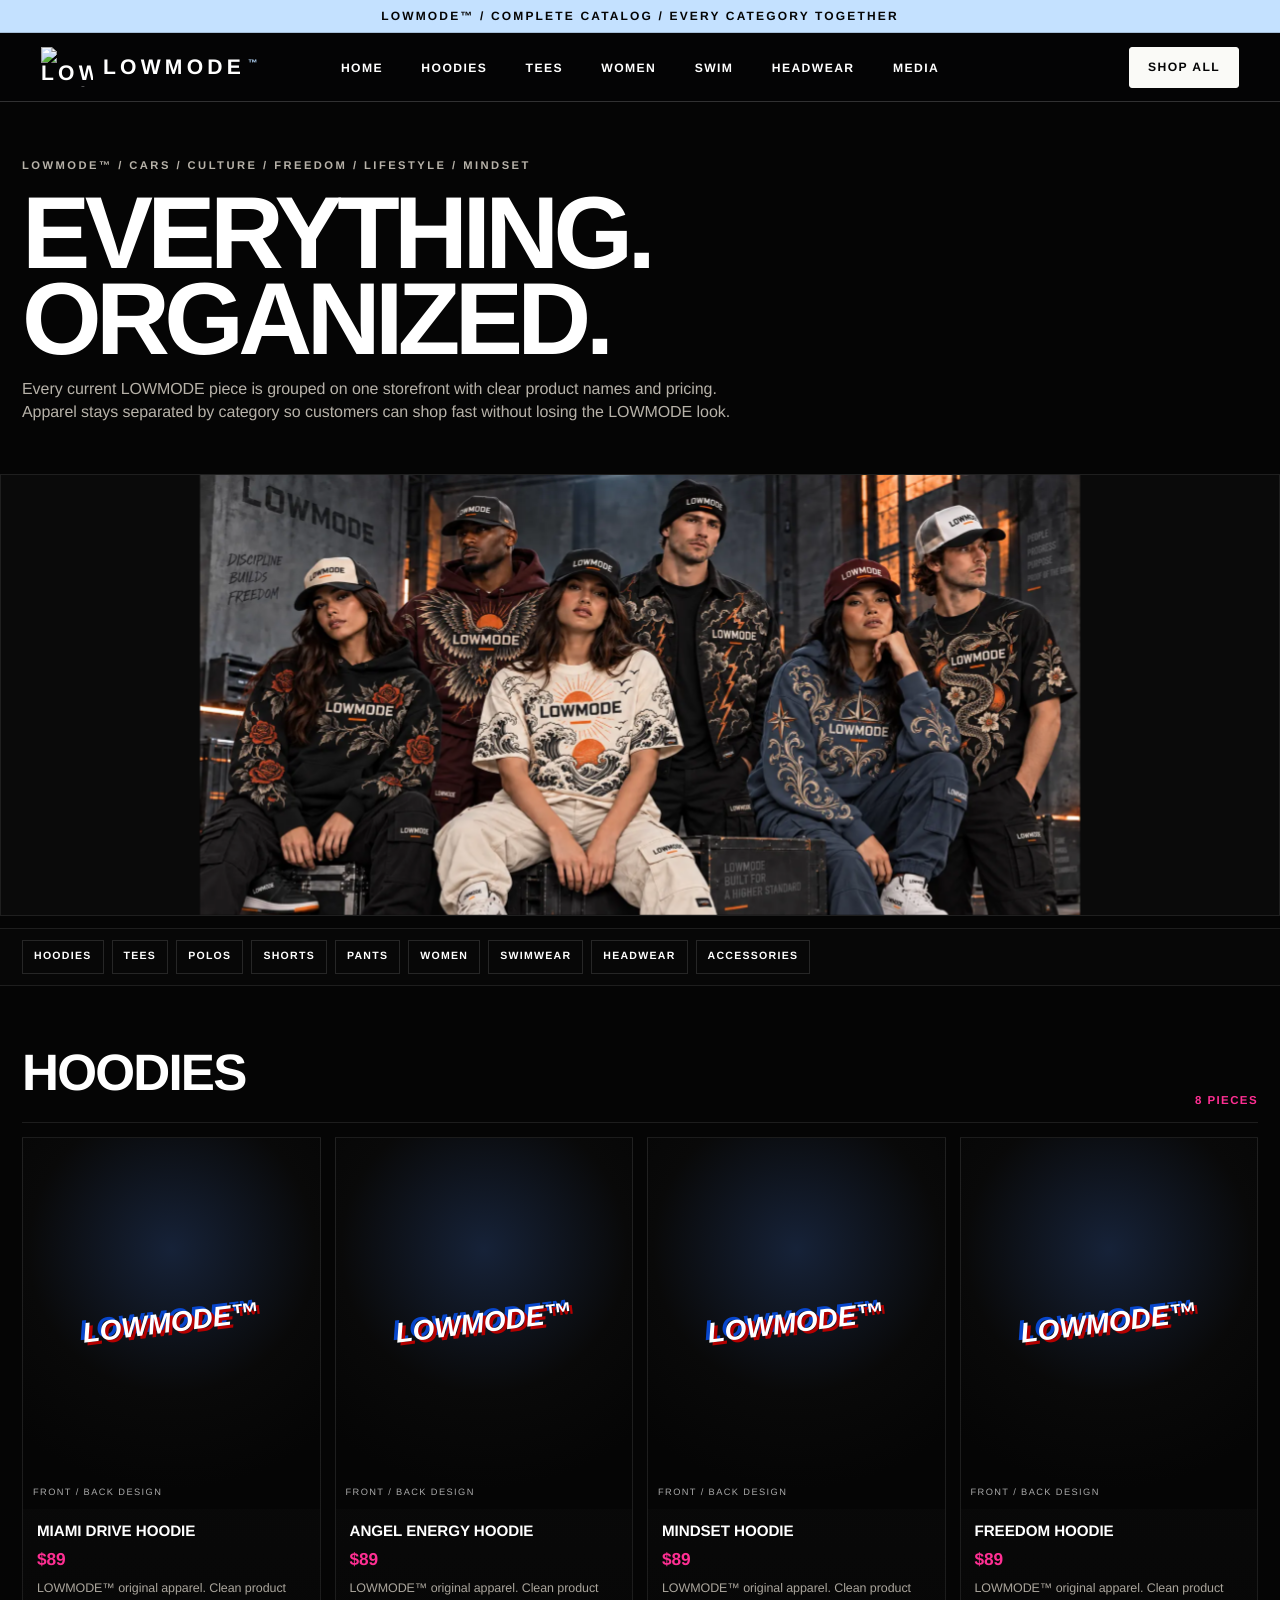
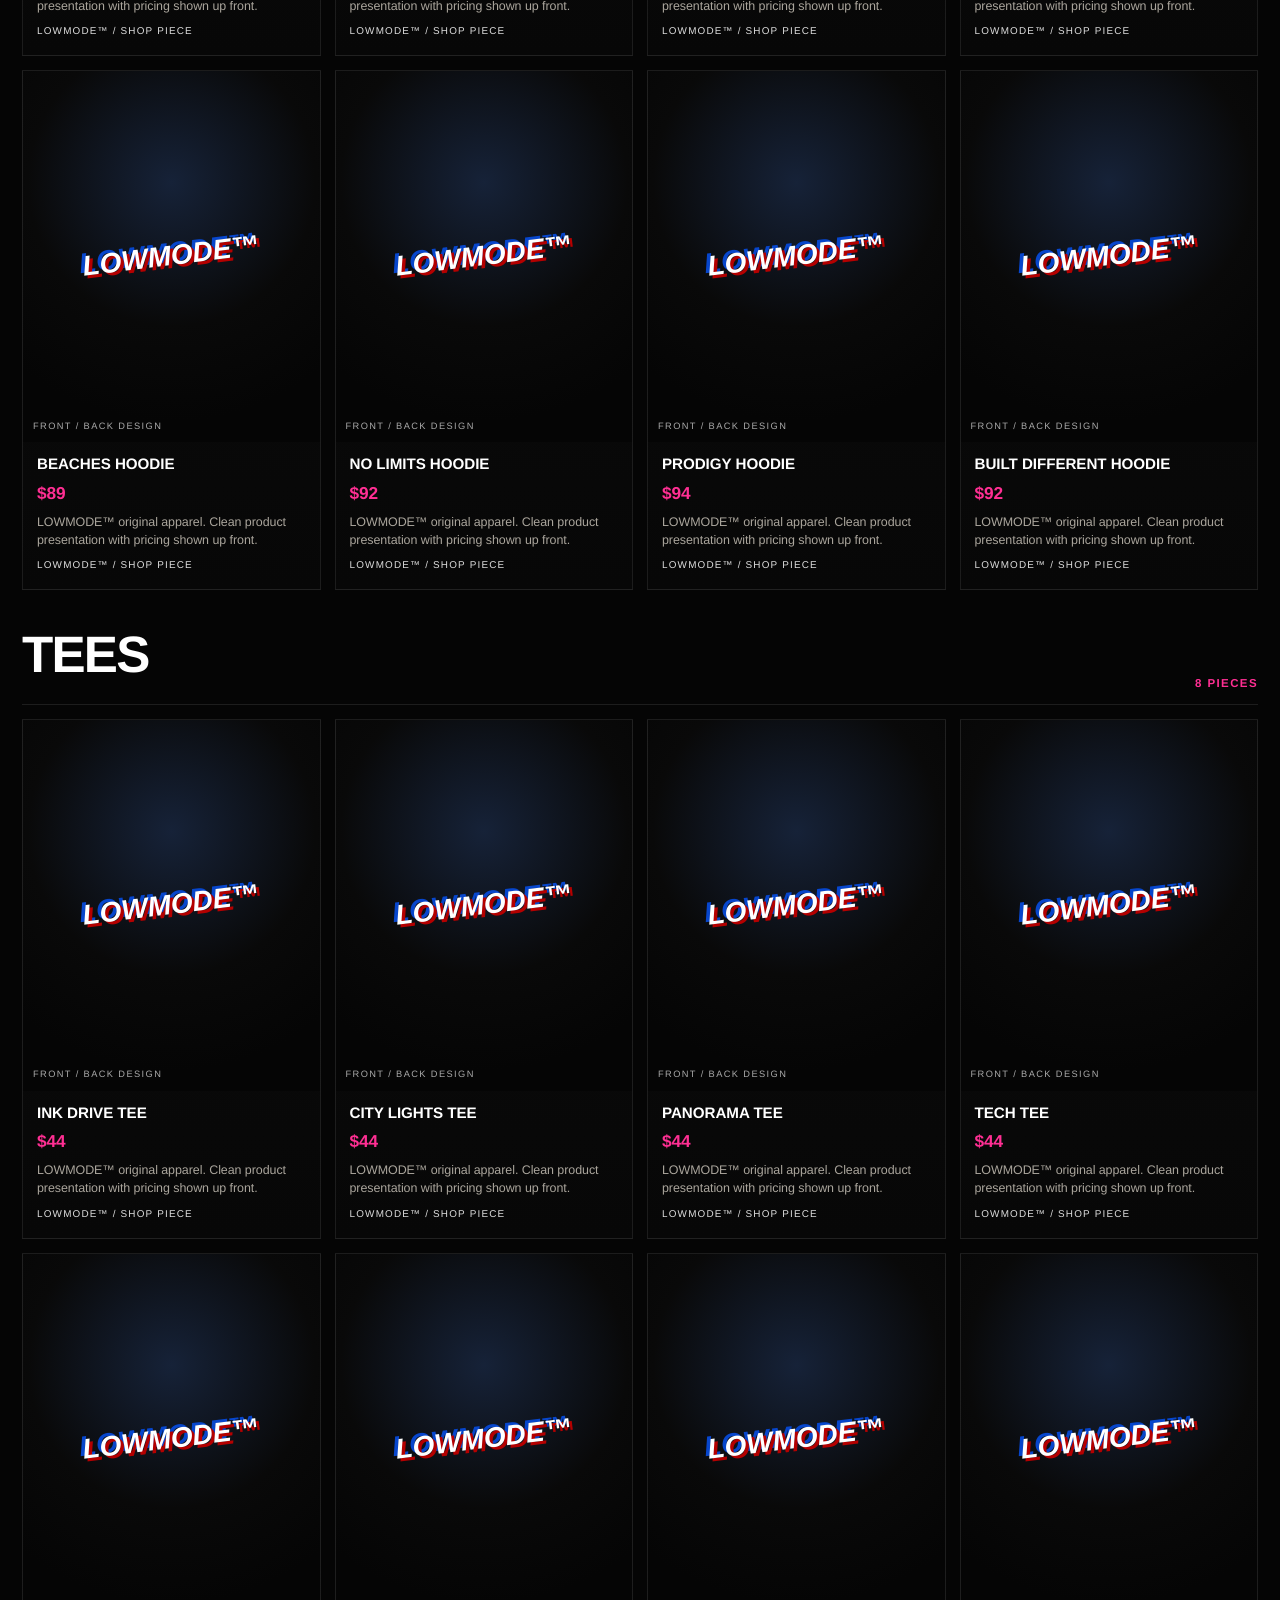
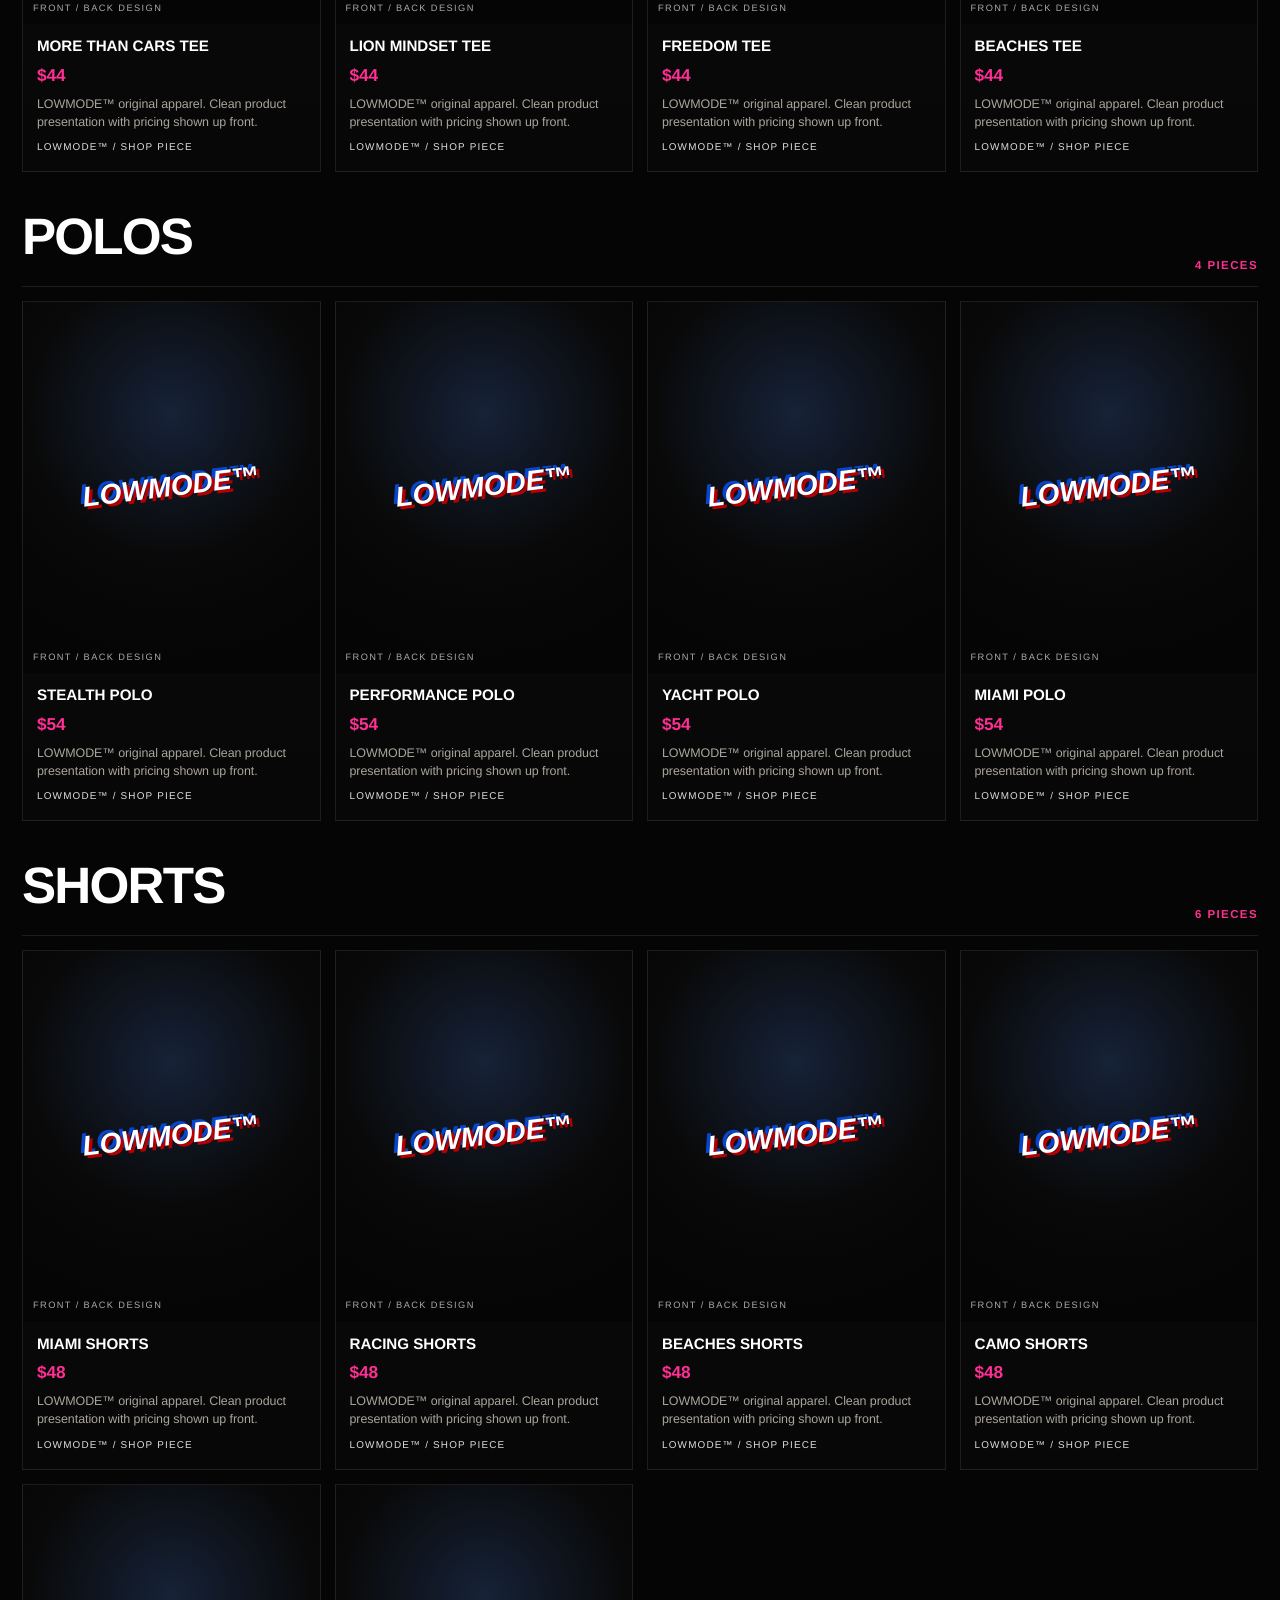
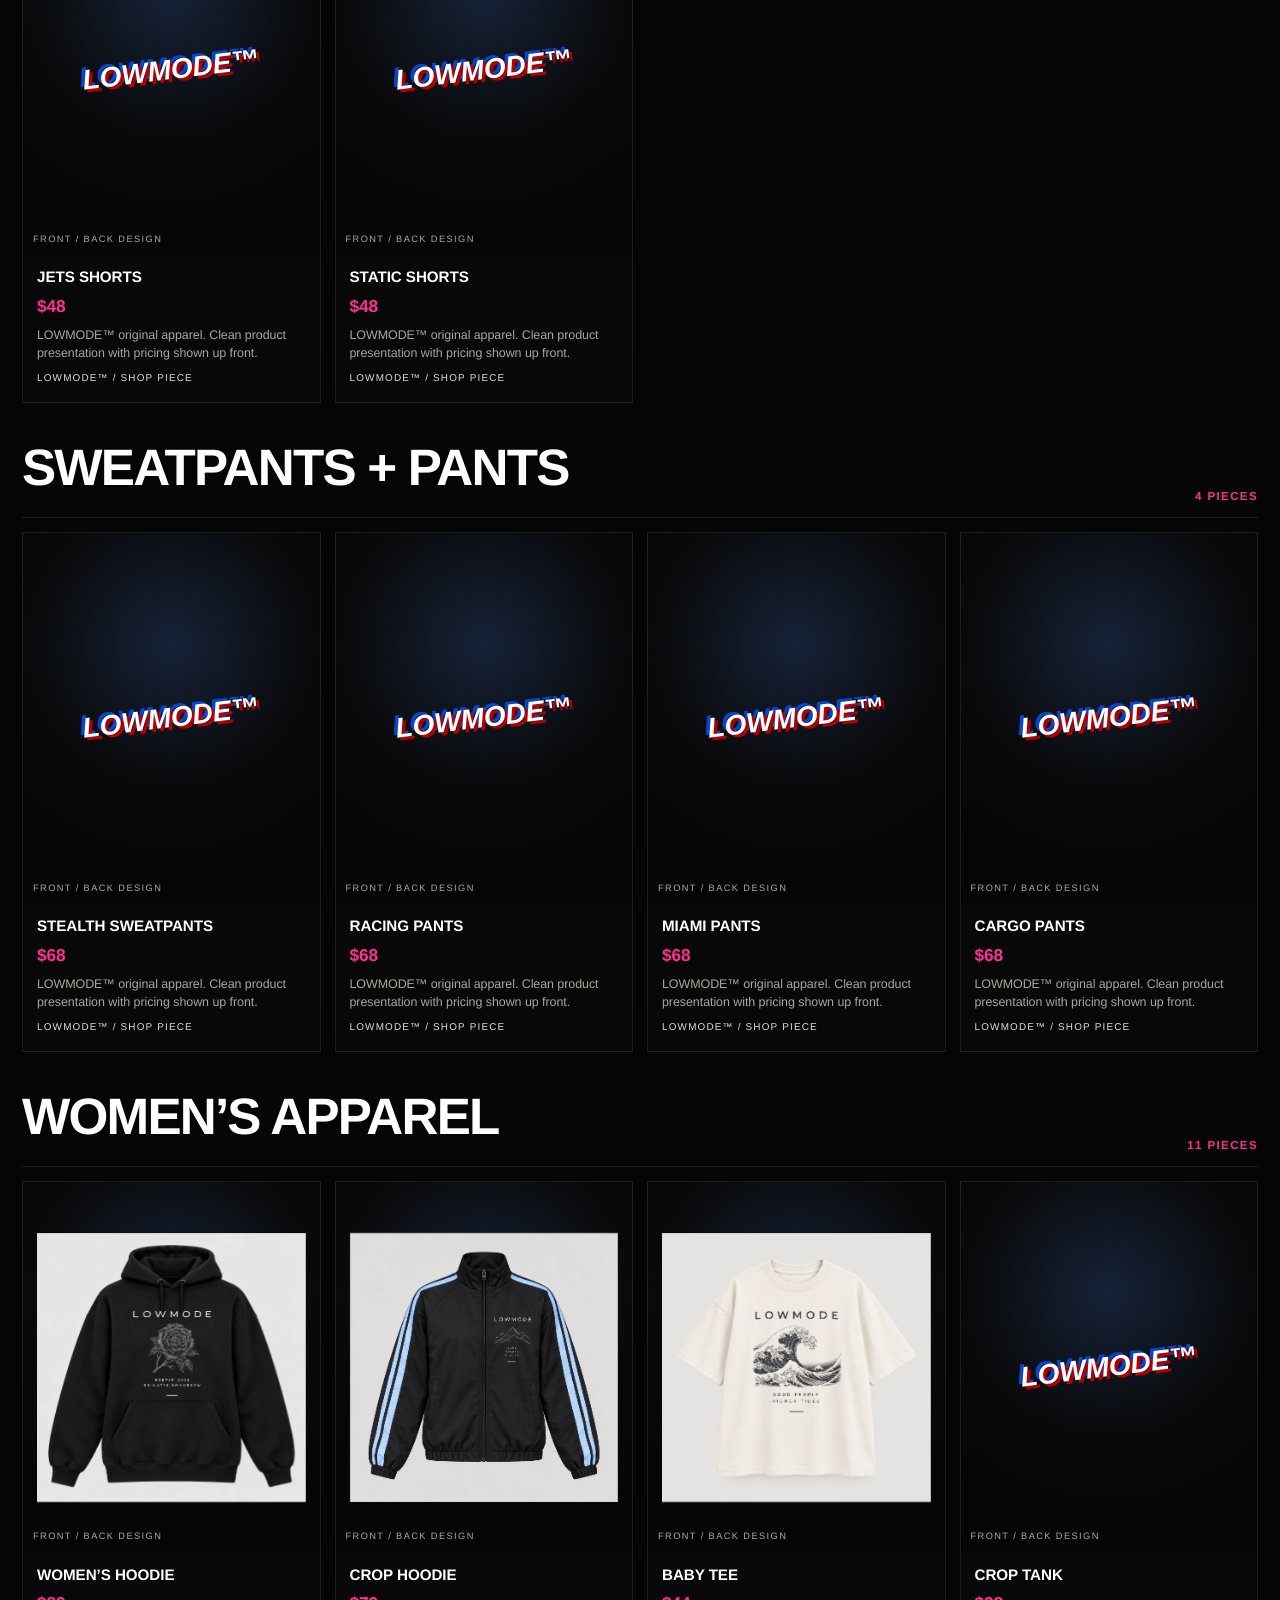
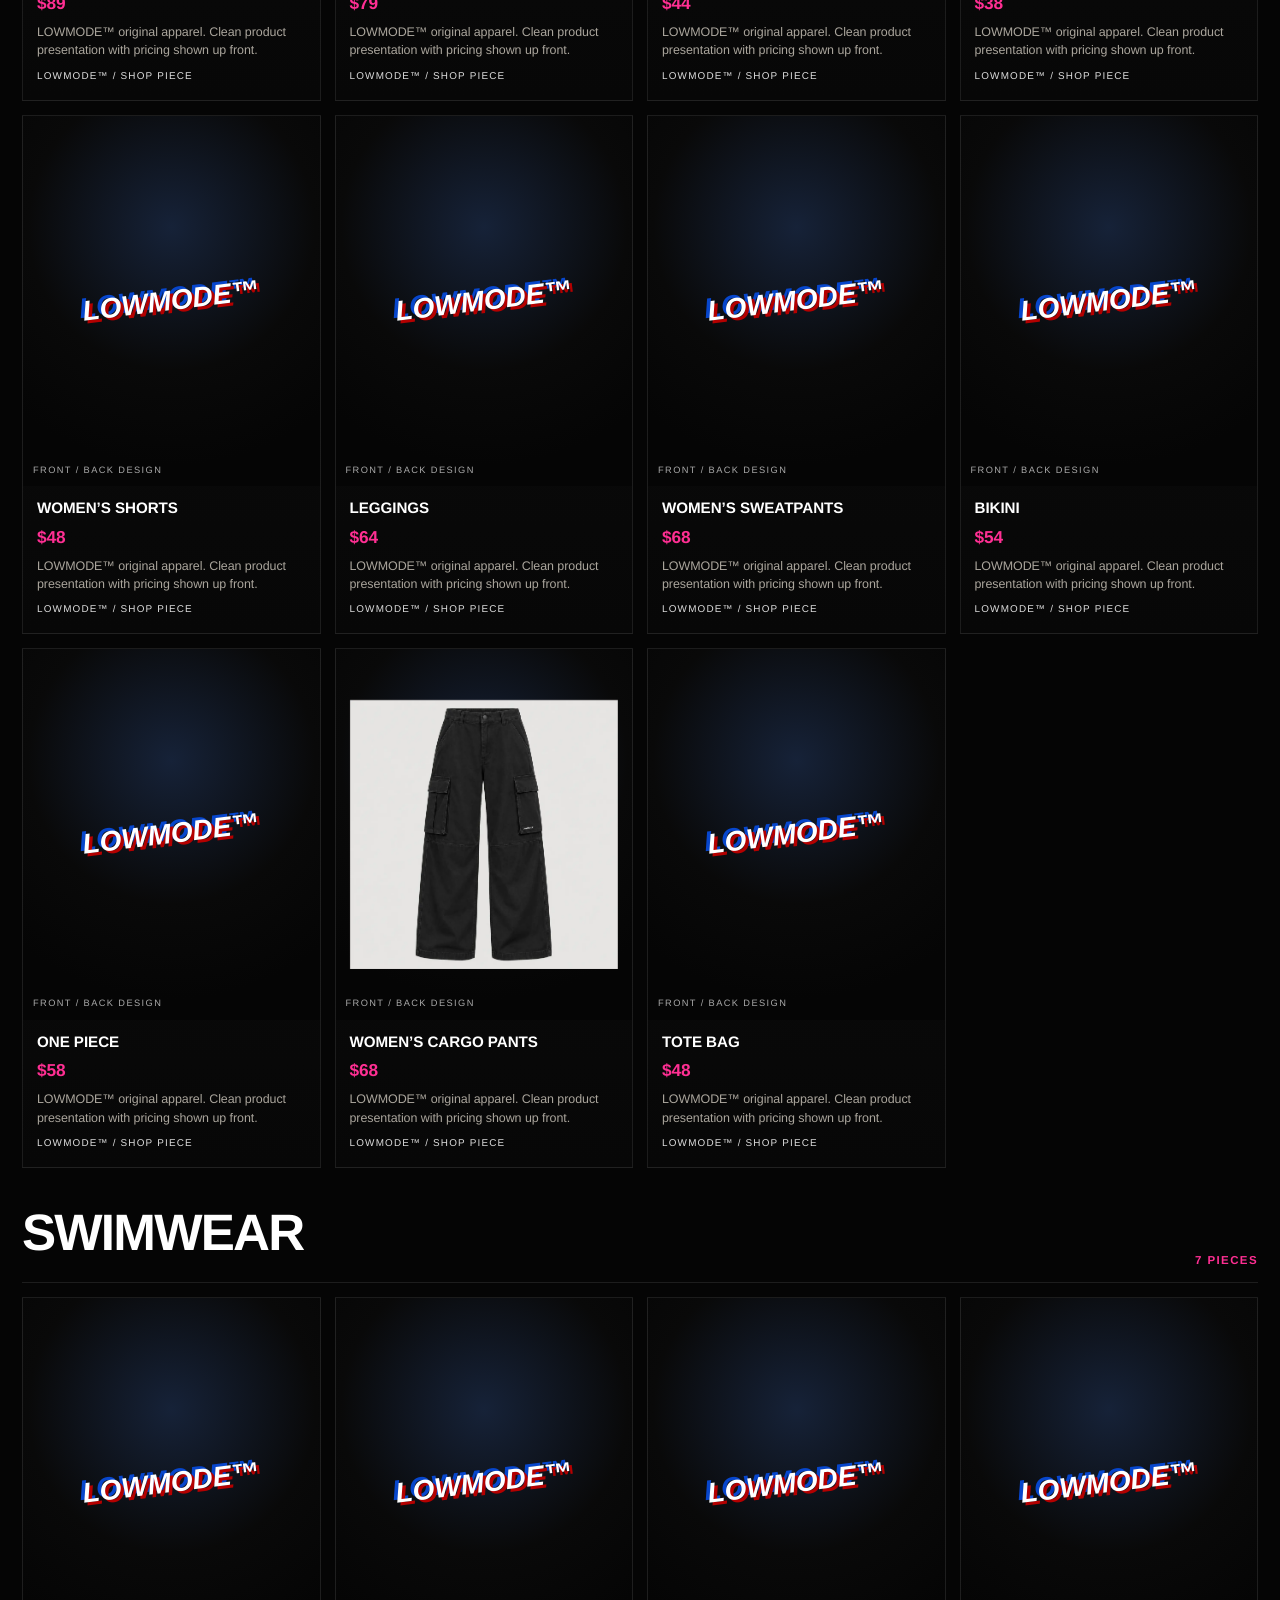
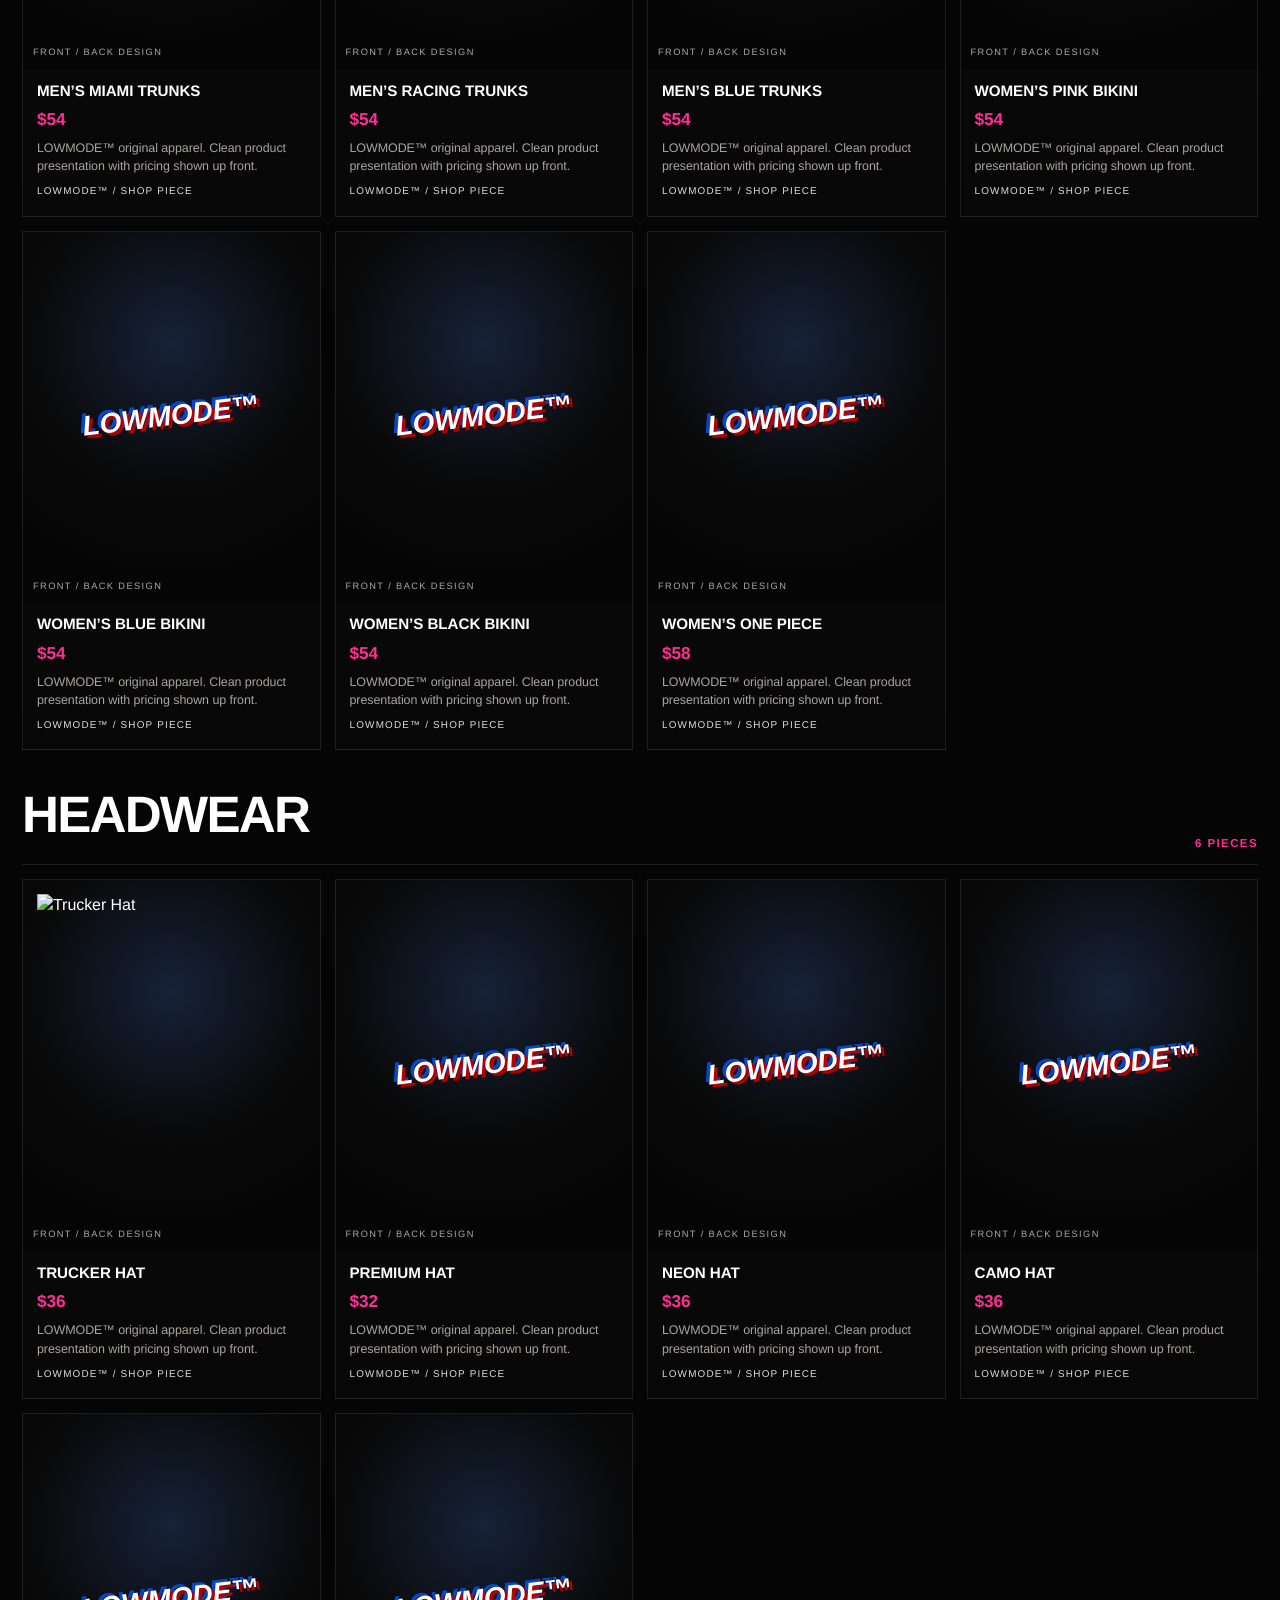
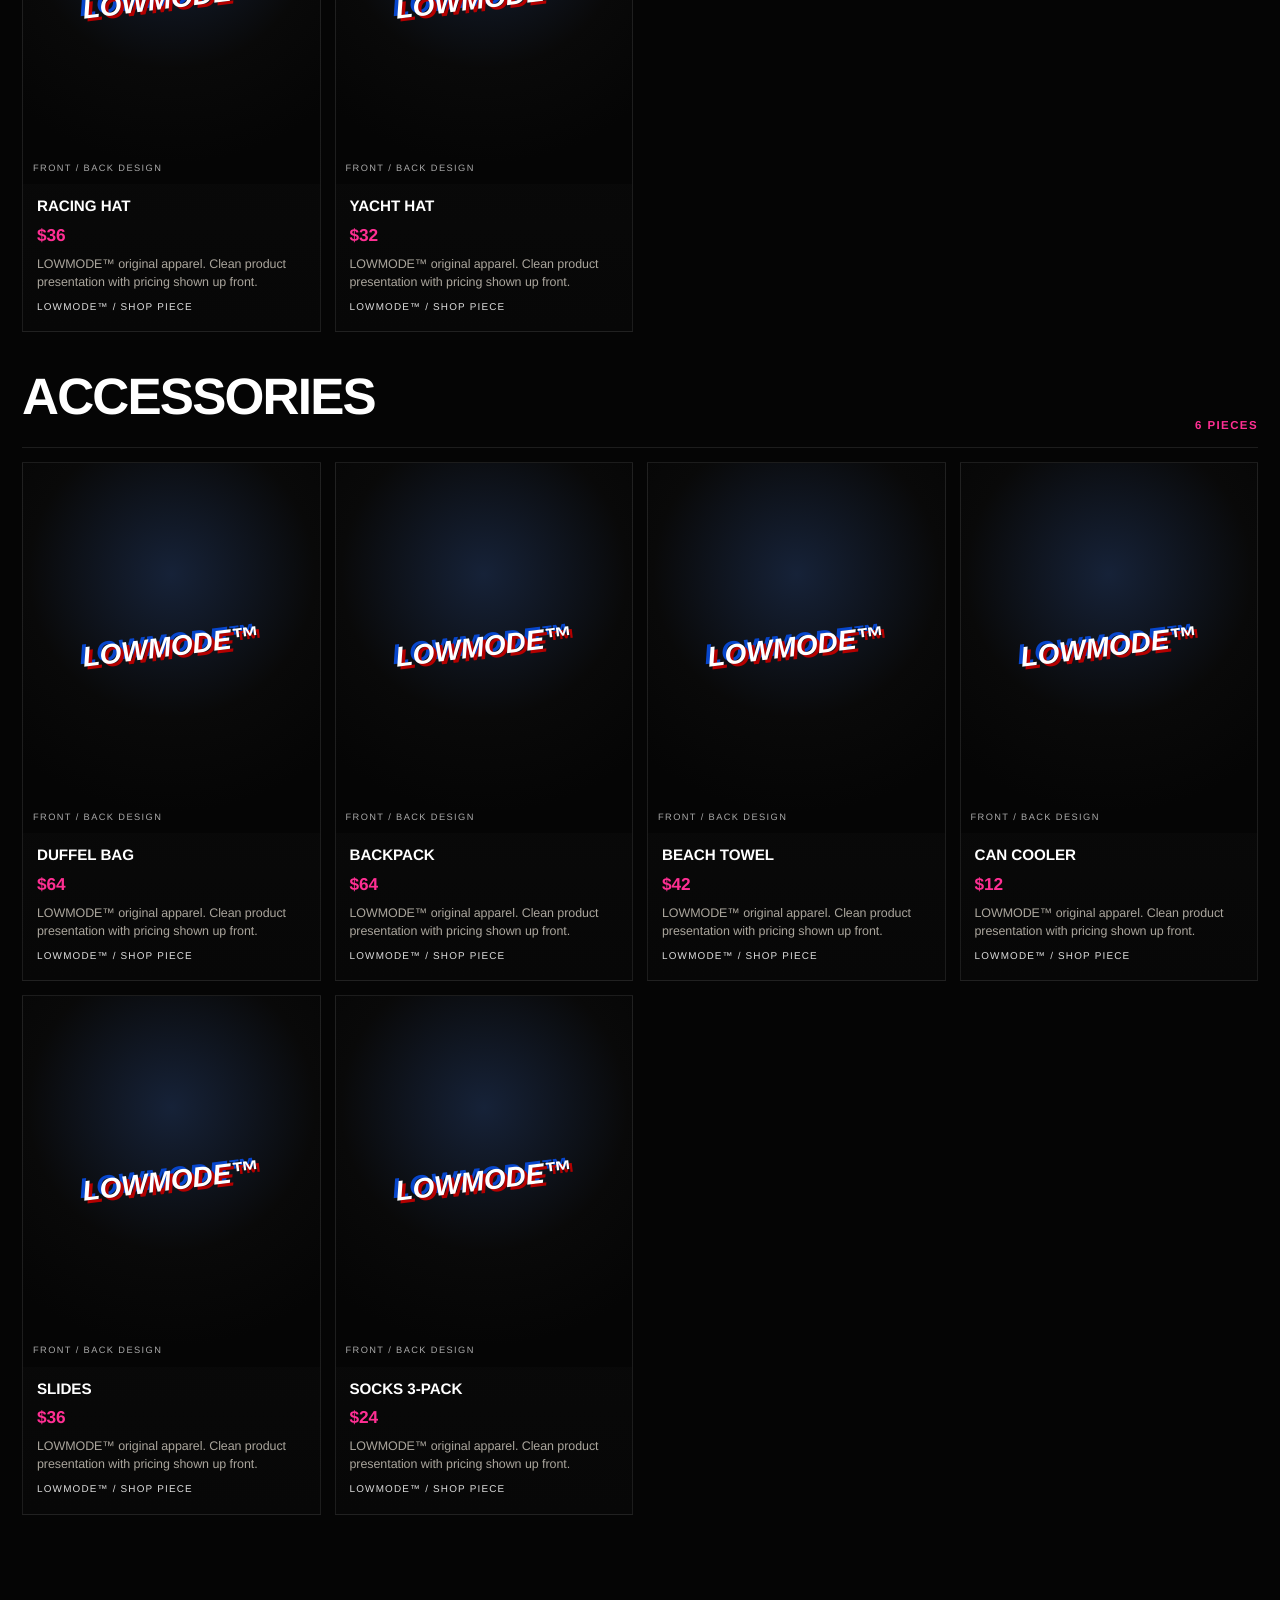
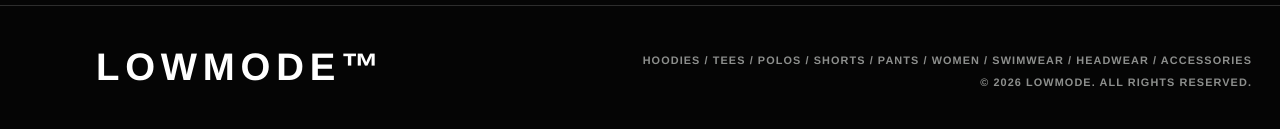
==== collection.html @ 944f60ca "Categorize complete LOWMODE apparel catalog" ====
<!doctype html>
<html lang="en">
<head>
<meta charset="utf-8">
<meta name="viewport" content="width=device-width,initial-scale=1">
<meta name="description" content="Shop the complete LOWMODE collection: hoodies, tees, polos, shorts, pants, women, swimwear, headwear and accessories.">
<meta name="theme-color" content="#050505">
<link rel="stylesheet" href="/styles.css?v=20260926-fullcatalog2">
<title>LOWMODE™ — Complete Collection</title>
<style>
:root{--pink:#ff2f93;--gold:#d6b06c}body{background:#050505;color:#fff}.announcement{text-transform:uppercase;letter-spacing:.18em}.shop-hero{max-width:1360px;margin:auto;padding:56px 22px 34px}.shop-hero h1{font-size:clamp(3rem,8vw,7rem);line-height:.84;margin:.15em 0;text-transform:uppercase;letter-spacing:-.055em}.shop-hero p{max-width:720px;color:#b7b2a9}.jump{position:sticky;top:76px;z-index:30;background:#080808f4;border-block:1px solid #ffffff18}.jump-inner{max-width:1360px;margin:auto;padding:11px 22px;display:flex;gap:8px;overflow-x:auto;white-space:nowrap}.jump a{border:1px solid #ffffff20;padding:8px 11px;font-size:.66rem;font-weight:900;letter-spacing:.12em;text-transform:uppercase}.jump a:hover{border-color:var(--pink)}.catalog{max-width:1360px;margin:auto;padding:22px 22px 90px}.cat{scroll-margin-top:145px;padding-top:28px}.cat-head{display:flex;justify-content:space-between;align-items:end;gap:15px;border-bottom:1px solid #ffffff18;padding-bottom:12px;margin-bottom:14px}.cat-head h2{font-size:clamp(2rem,4vw,3.8rem);text-transform:uppercase;margin:0;letter-spacing:-.035em}.cat-head span{color:var(--pink);font-weight:900;letter-spacing:.12em;text-transform:uppercase;font-size:.72rem}.grid{display:grid;grid-template-columns:repeat(4,minmax(0,1fr));gap:14px}.card{border:1px solid #ffffff16;background:linear-gradient(180deg,#0c0c0c,#070707);overflow:hidden}.media{aspect-ratio:4/5;display:flex;align-items:center;justify-content:center;background:radial-gradient(circle at 50% 30%,#162238 0,#090909 48%,#050505 80%);position:relative;padding:14px}.media img{width:100%;height:100%;object-fit:contain;display:block}.media.placeholder:before{content:'LOWMODE™';font-size:clamp(1.15rem,2.2vw,1.8rem);font-weight:950;font-style:italic;color:#fff;text-shadow:3px 3px 0 #b40000,-3px -3px 0 #0746cc;transform:rotate(-7deg)}.fb{position:absolute;bottom:9px;left:10px;font-size:.58rem;letter-spacing:.15em;text-transform:uppercase;color:#aaa}.meta{padding:14px}.meta h3{font-size:.95rem;line-height:1.15;text-transform:uppercase;margin:0 0 7px}.price{font-size:1.08rem;font-weight:950;color:var(--pink);display:block;margin-bottom:7px}.meta p{margin:0;color:#aaa59c;font-size:.78rem;line-height:1.45}.tag{display:inline-block;margin-top:10px;font-size:.62rem;letter-spacing:.12em;text-transform:uppercase;color:#ddd}.hero-strip{max-width:1360px;margin:0 auto 12px;border:1px solid #ffffff16;background:#0a0a0a;overflow:hidden}.hero-strip img{width:100%;height:auto;display:block;max-height:440px;object-fit:contain}.footer-meta p{margin:.2em 0}@media(max-width:1000px){.grid{grid-template-columns:repeat(2,minmax(0,1fr))}}@media(max-width:620px){.grid{grid-template-columns:1fr}.cat-head{align-items:flex-start;flex-direction:column}.jump{top:72px}.shop-hero{padding-top:38px}}
</style>
</head>
<body>
<div class="announcement">LOWMODE™ / Complete catalog / Every category together</div>
<header class="site-header"><nav class="nav" aria-label="Main navigation"><a class="wordmark" href="/"><img class="brand-emblem" src="/assets/lowmode-eagle-lm-emblem.webp" alt="LOWMODE emblem"><span>LOWMODE<sup>™</sup></span></a><div class="nav-links"><a href="/">Home</a><a href="#hoodies">Hoodies</a><a href="#tees">Tees</a><a href="#women">Women</a><a href="#swimwear">Swim</a><a href="#headwear">Headwear</a><a href="/lookbook.html">Media</a></div><a class="nav-cta" href="#hoodies">Shop all</a></nav></header>
<main>
<section class="shop-hero"><p class="eyebrow">LOWMODE™ / Cars / Culture / Freedom / Lifestyle / Mindset</p><h1>Everything.<br>Organized.</h1><p>Every current LOWMODE piece is grouped on one storefront with clear product names and pricing. Apparel stays separated by category so customers can shop fast without losing the LOWMODE look.</p></section>
<section class="hero-strip"><img src="/assets/lowmode-tattoo-art-collection.webp" alt="LOWMODE collection"></section>
<nav class="jump" aria-label="Shop categories"><div class="jump-inner"><a href="#hoodies">Hoodies</a><a href="#tees">Tees</a><a href="#polos">Polos</a><a href="#shorts">Shorts</a><a href="#pants">Pants</a><a href="#women">Women</a><a href="#swimwear">Swimwear</a><a href="#headwear">Headwear</a><a href="#accessories">Accessories</a></div></nav>
<div class="catalog" id="catalog"></div>
</main>
<footer class="site-footer"><div class="footer-inner"><strong class="footer-brand">LOWMODE™</strong><div class="footer-meta"><p>Hoodies / Tees / Polos / Shorts / Pants / Women / Swimwear / Headwear / Accessories</p><p>© 2026 LOWMODE. All rights reserved.</p></div></div></footer>
<script>
const categories=[
['hoodies','Hoodies',[
['Miami Drive Hoodie',89],['Angel Energy Hoodie',89],['Mindset Hoodie',89],['Freedom Hoodie',89],['Beaches Hoodie',89],['No Limits Hoodie',92],['Prodigy Hoodie',94],['Built Different Hoodie',92]
]],
['tees','Tees',[
['Ink Drive Tee',44],['City Lights Tee',44],['Panorama Tee',44],['Tech Tee',44],['More Than Cars Tee',44],['Lion Mindset Tee',44],['Freedom Tee',44],['Beaches Tee',44]
]],
['polos','Polos',[
['Stealth Polo',54],['Performance Polo',54],['Yacht Polo',54],['Miami Polo',54]
]],
['shorts','Shorts',[
['Miami Shorts',48],['Racing Shorts',48],['Beaches Shorts',48],['Camo Shorts',48],['Jets Shorts',48],['Static Shorts',48]
]],
['pants','Sweatpants + Pants',[
['Stealth Sweatpants',68],['Racing Pants',68],['Miami Pants',68],['Cargo Pants',68]
]],
['women','Women’s Apparel',[
['Women’s Hoodie',89],['Crop Hoodie',79],['Baby Tee',44],['Crop Tank',38],['Women’s Shorts',48],['Leggings',64],['Women’s Sweatpants',68],['Bikini',54],['One Piece',58],['Women’s Cargo Pants',68],['Tote Bag',48]
]],
['swimwear','Swimwear',[
['Men’s Miami Trunks',54],['Men’s Racing Trunks',54],['Men’s Blue Trunks',54],['Women’s Pink Bikini',54],['Women’s Blue Bikini',54],['Women’s Black Bikini',54],['Women’s One Piece',58]
]],
['headwear','Headwear',[
['Trucker Hat',36],['Premium Hat',32],['Neon Hat',36],['Camo Hat',36],['Racing Hat',36],['Yacht Hat',32]
]],
['accessories','Accessories',[
['Duffel Bag',64],['Backpack',64],['Beach Towel',42],['Can Cooler',12],['Slides',36],['Socks 3-Pack',24]
]]
];
const imageMap={
"Women’s Hoodie":"/assets/lowmode-women-rose-hoodie-clean.webp",
"Crop Hoodie":"/assets/lowmode-women-track-jacket-clean.webp",
"Baby Tee":"/assets/lowmode-women-wave-tee-clean.webp",
"Women’s Cargo Pants":"/assets/lowmode-women-cargo-pant-clean.webp",
"Trucker Hat":"/assets/lowmode-sunset-cap.webp"
};
const catalog=document.getElementById('catalog');
categories.forEach(([id,label,items])=>{const s=document.createElement('section');s.className='cat';s.id=id;s.innerHTML=`<div class="cat-head"><h2>${label}</h2><span>${items.length} pieces</span></div><div class="grid">${items.map(([name,price])=>`<article class="card"><div class="media ${imageMap[name]?'':'placeholder'}">${imageMap[name]?`<img src="${imageMap[name]}" alt="${name}" loading="lazy">`:''}<span class="fb">front / back design</span></div><div class="meta"><h3>${name}</h3><span class="price">$${price}</span><p>LOWMODE™ original apparel. Clean product presentation with pricing shown up front.</p><span class="tag">LOWMODE™ / Shop piece</span></div></article>`).join('')}</div>`;catalog.appendChild(s)});
</script>
</body>
</html>
---- styles.css ----
:root {
  --black: #050505;
  --surface: #0d0d0e;
  --surface-2: #141416;
  --white: #f5f5f1;
  --soft: #b2b2ad;
  --muted: #7f7f7a;
  --line: rgba(255, 255, 255, .14);
  --line-strong: rgba(255, 255, 255, .28);
  --ice: #b9dcff;
  --shell: 1360px;
}

* { box-sizing: border-box; }
html { scroll-behavior: smooth; scroll-padding-top: 142px; }
body {
  min-width: 320px;
  margin: 0;
  overflow-x: hidden;
  background: var(--black);
  color: var(--white);
  font-family: "Helvetica Neue", Helvetica, Arial, sans-serif;
  font-size: 16px;
  line-height: 1.45;
  -webkit-font-smoothing: antialiased;
  text-rendering: geometricPrecision;
}
a { color: inherit; text-decoration: none; }
button { font: inherit; }
img { display: block; max-width: 100%; }
[hidden] { display: none !important; }
a:focus-visible,
button:focus-visible { outline: 3px solid var(--ice); outline-offset: 4px; }

.announcement {
  min-height: 32px;
  padding: 8px 20px 7px;
  background: var(--ice);
  color: #050505;
  text-align: center;
  font-size: .68rem;
  font-weight: 900;
  letter-spacing: .18em;
  text-transform: uppercase;
}

.site-header {
  position: sticky;
  top: 0;
  z-index: 30;
  border-bottom: 1px solid var(--line);
  background: rgba(5, 5, 5, .92);
  backdrop-filter: blur(18px);
}
.nav {
  width: min(100%, var(--shell));
  min-height: 72px;
  margin: auto;
  padding: 0 28px;
  display: grid;
  grid-template-columns: 1fr auto 1fr;
  align-items: center;
  gap: 28px;
}
.wordmark {
  justify-self: start;
  display: inline-flex;
  align-items: flex-start;
  font-size: 1.28rem;
  font-weight: 900;
  letter-spacing: .16em;
  line-height: 1;
}
.wordmark sup {
  margin: -1px 0 0 3px;
  color: var(--ice);
  font-size: .45em;
  letter-spacing: 0;
}
.nav-links {
  display: flex;
  align-items: center;
  justify-content: center;
  gap: clamp(22px, 3vw, 42px);
}
.nav-links a,
.nav-cta {
  font-size: .72rem;
  font-weight: 900;
  letter-spacing: .14em;
  text-transform: uppercase;
}
.nav-links a {
  position: relative;
  padding: 27px 0 24px;
}
.nav-links a::after {
  content: "";
  position: absolute;
  right: 0;
  bottom: 19px;
  left: 0;
  height: 2px;
  background: var(--ice);
  transform: scaleX(0);
  transform-origin: left;
  transition: transform .2s ease;
}
.nav-links a:hover::after,
.nav-links a[aria-current="page"]::after { transform: scaleX(1); }
.nav-cta {
  justify-self: end;
  min-height: 40px;
  padding: 12px 15px;
  border: 1px solid var(--white);
  background: var(--white);
  color: var(--black);
  transition: background .2s ease, border-color .2s ease, transform .2s ease;
}
.nav-cta:hover { border-color: var(--ice); background: var(--ice); transform: translateY(-1px); }

.shell { width: min(100%, var(--shell)); margin: auto; padding-inline: 28px; }
.eyebrow {
  margin: 0 0 12px;
  color: var(--ice);
  font-size: .7rem;
  font-weight: 900;
  letter-spacing: .22em;
  text-transform: uppercase;
}
.display {
  margin: 0;
  font-size: clamp(3.8rem, 8.4vw, 8rem);
  font-weight: 800;
  letter-spacing: -.065em;
  line-height: .82;
  text-transform: uppercase;
}
.muted { color: var(--soft); }

/* Home */
.home-hero {
  min-height: 360px;
  padding-block: clamp(54px, 7vw, 92px) clamp(42px, 6vw, 70px);
  display: grid;
  grid-template-columns: minmax(0, 1.3fr) minmax(280px, .7fr);
  align-items: end;
  gap: clamp(36px, 7vw, 104px);
  border-bottom: 1px solid var(--line);
}
.home-hero .display { max-width: 890px; }
.hero-side {
  padding-top: 22px;
  border-top: 1px solid var(--line-strong);
}
.hero-side p { max-width: 440px; margin: 0; color: var(--soft); font-size: 1rem; }
.hero-actions { margin-top: 24px; display: flex; flex-wrap: wrap; gap: 10px; }
.button {
  min-height: 48px;
  padding: 14px 17px;
  display: inline-flex;
  align-items: center;
  justify-content: center;
  gap: 14px;
  border: 1px solid var(--white);
  background: var(--white);
  color: var(--black);
  font-size: .72rem;
  font-weight: 900;
  letter-spacing: .13em;
  text-transform: uppercase;
  transition: background .2s ease, border-color .2s ease, color .2s ease, transform .2s ease;
}
.button:hover { border-color: var(--ice); background: var(--ice); transform: translateY(-2px); }
.button.ghost { background: transparent; color: var(--white); }
.button.ghost:hover { background: var(--white); color: var(--black); }

.category-section { padding-block: clamp(48px, 6vw, 78px) clamp(70px, 8vw, 108px); }
.section-heading {
  margin-bottom: 24px;
  display: flex;
  align-items: end;
  justify-content: space-between;
  gap: 20px;
}
.section-heading h2 {
  margin: 0;
  font-size: clamp(1.8rem, 3vw, 2.7rem);
  letter-spacing: -.035em;
  line-height: 1;
  text-transform: uppercase;
}
.section-heading p {
  margin: 0;
  color: var(--muted);
  font-size: .72rem;
  font-weight: 800;
  letter-spacing: .12em;
  text-transform: uppercase;
}
.category-grid {
  display: grid;
  grid-template-columns: repeat(3, minmax(0, 1fr));
  gap: 14px;
}
.category-card {
  position: relative;
  overflow: hidden;
  border: 1px solid var(--line);
  background: var(--surface);
  transition: border-color .22s ease, transform .22s ease;
}
.category-card:hover { border-color: var(--line-strong); transform: translateY(-3px); }
.category-media {
  position: relative;
  aspect-ratio: 1 / 1;
  overflow: hidden;
  background: #151515;
}
.category-media::after {
  content: "";
  position: absolute;
  inset: 0;
  border-bottom: 1px solid var(--line);
  background: linear-gradient(180deg, transparent 68%, rgba(0, 0, 0, .2));
  pointer-events: none;
}
.category-media img,
.category-sprite {
  width: 100%;
  height: 100%;
  object-fit: cover;
  transition: transform .38s cubic-bezier(.2,.8,.2,1), filter .38s ease;
}
.category-card:hover .category-media img,
.category-card:hover .category-sprite { transform: scale(1.025); filter: contrast(1.04); }
.category-media .contain { object-fit: contain; background: #ededeb; }
.category-media .top-crop { object-position: center 23%; }
.category-sprite {
  display: block;
  background: #ededeb url('/assets/lowmode-final10-sprite-live.jpg') no-repeat;
  background-size: 500% 200%;
}
.category-sprite.bottoms { background-position: 0 100%; }
.category-sprite.accessories { background-position: 50% 100%; }
.category-index {
  position: absolute;
  top: 14px;
  left: 14px;
  z-index: 2;
  min-width: 36px;
  padding: 8px;
  background: rgba(5, 5, 5, .92);
  color: var(--ice);
  text-align: center;
  font-size: .67rem;
  font-weight: 900;
  letter-spacing: .12em;
}
.category-meta {
  min-height: 84px;
  padding: 17px 18px 18px;
  display: grid;
  grid-template-columns: 1fr auto;
  align-items: center;
  gap: 12px;
}
.category-meta h3 { margin: 0 0 3px; font-size: 1rem; letter-spacing: .035em; text-transform: uppercase; }
.category-meta p { margin: 0; color: var(--muted); font-size: .78rem; }
.arrow { color: var(--ice); font-size: 1.3rem; transition: transform .2s ease; }
.category-card:hover .arrow { transform: translateX(4px); }

.brand-grid {
  margin-bottom: clamp(72px, 8vw, 110px);
  display: grid;
  grid-template-columns: 1.3fr .7fr;
  gap: 14px;
}
.brand-panel {
  min-height: 250px;
  padding: clamp(28px, 5vw, 58px);
  display: flex;
  flex-direction: column;
  justify-content: space-between;
  border: 1px solid var(--line);
  background: var(--surface);
}
.brand-panel.accent { background: var(--ice); color: var(--black); }
.brand-panel.accent .eyebrow { color: #1f1f1f; }
.brand-panel h2 { max-width: 760px; margin: 0; font-size: clamp(2.2rem, 5vw, 5.2rem); letter-spacing: -.055em; line-height: .9; text-transform: uppercase; }
.brand-panel p { max-width: 560px; margin: 24px 0 0; color: var(--soft); }
.brand-panel.accent p { color: #2a2a2a; }
.panel-link { margin-top: 28px; align-self: flex-start; font-size: .72rem; font-weight: 900; letter-spacing: .14em; text-transform: uppercase; }
.panel-link::after { content: " →"; color: currentColor; }

/* Collection */
.collection-hero {
  padding-block: clamp(58px, 8vw, 102px) clamp(42px, 6vw, 70px);
  display: grid;
  grid-template-columns: minmax(0, 1fr) minmax(260px, .38fr);
  align-items: end;
  gap: 54px;
}
.collection-hero .display { font-size: clamp(4.2rem, 10vw, 9.5rem); }
.collection-summary { padding-top: 18px; border-top: 1px solid var(--line-strong); }
.collection-summary p { margin: 0 0 18px; color: var(--soft); }
.collection-count { color: var(--ice); font-size: .7rem; font-weight: 900; letter-spacing: .16em; text-transform: uppercase; }

.filter-bar {
  position: sticky;
  top: 72px;
  z-index: 20;
  border-block: 1px solid var(--line);
  background: rgba(5, 5, 5, .96);
  backdrop-filter: blur(16px);
}
.filter-inner {
  width: min(100%, var(--shell));
  margin: auto;
  padding: 14px 28px;
  display: flex;
  align-items: center;
  justify-content: space-between;
  gap: 22px;
}
.filter-buttons { display: flex; gap: 8px; overflow-x: auto; scrollbar-width: none; }
.filter-buttons::-webkit-scrollbar { display: none; }
.filter-button {
  flex: 0 0 auto;
  min-height: 38px;
  padding: 10px 13px;
  border: 1px solid var(--line);
  background: transparent;
  color: var(--white);
  cursor: pointer;
  font-size: .68rem;
  font-weight: 900;
  letter-spacing: .11em;
  text-transform: uppercase;
  transition: border-color .2s ease, background .2s ease, color .2s ease;
}
.filter-button:hover { border-color: var(--line-strong); }
.filter-button.is-active { border-color: var(--ice); background: var(--ice); color: var(--black); }
.filter-status {
  flex: 0 0 auto;
  margin: 0;
  color: var(--muted);
  font-size: .68rem;
  font-weight: 800;
  letter-spacing: .1em;
  text-transform: uppercase;
}

.catalog { padding-bottom: 100px; }
.catalog-section { padding-block: clamp(52px, 7vw, 86px); border-bottom: 1px solid var(--line); }
.catalog-head {
  margin-bottom: 25px;
  display: flex;
  align-items: end;
  justify-content: space-between;
  gap: 20px;
}
.catalog-head h2 { margin: 0; font-size: clamp(2rem, 4vw, 3.8rem); letter-spacing: -.045em; line-height: .95; text-transform: uppercase; }
.catalog-head p { margin: 0; color: var(--muted); font-size: .7rem; font-weight: 900; letter-spacing: .12em; text-transform: uppercase; }
.product-grid { display: grid; grid-template-columns: repeat(4, minmax(0, 1fr)); gap: 14px; }
.product-card {
  min-width: 0;
  overflow: hidden;
  border: 1px solid var(--line);
  background: var(--surface);
  transition: border-color .2s ease, transform .2s ease;
}
.product-card:hover { border-color: var(--line-strong); transform: translateY(-3px); }
.product-media {
  position: relative;
  width: 100%;
  aspect-ratio: 1 / 1;
  overflow: hidden;
  border-bottom: 1px solid var(--line);
  background-color: #ededeb;
}
.product-media img { width: 100%; height: 100%; object-fit: contain; }
.product-media img.cover { object-fit: cover; object-position: center 24%; }
.product-media.art { background-repeat: no-repeat; }
.product-media.signature { background-image: url('/assets/lowmode-signature-collection-2026.webp'); background-size: 300% auto; }
.signature.s0 { background-position: 0 top; }
.signature.s1 { background-position: 50% top; }
.signature.s2 { background-position: 100% top; }
.signature.s3 { background-position: 0 bottom; }
.signature.s4 { background-position: 50% bottom; }
.signature.s5 { background-position: 100% bottom; }
.product-media.classic { background-image: url('/assets/lowmode-final10-sprite-live.jpg'); background-size: 500% 200%; }
.classic.p2 { background-position: 50% 0; }
.classic.p3 { background-position: 75% 0; }
.classic.p4 { background-position: 100% 0; }
.classic.p5 { background-position: 0 100%; }
.classic.p6 { background-position: 25% 100%; }
.classic.p7 { background-position: 50% 100%; }
.classic.p8 { background-position: 75% 100%; }
.classic.p9 { background-position: 100% 100%; }
.product-media.polo-art { background-image: url('/assets/lowmode-premium-polo-collection.webp'); background-size: 300% 200%; }
.polo-art.p2 { background-position: 100% 0; }
.polo-art.p3 { background-position: 0 100%; }
.polo-art.p4 { background-position: 50% 100%; }
.polo-art.p5 { background-position: 100% 100%; }
.product-index {
  position: absolute;
  top: 10px;
  left: 10px;
  z-index: 2;
  min-width: 32px;
  padding: 7px 8px;
  background: rgba(5, 5, 5, .92);
  color: var(--ice);
  text-align: center;
  font-size: .63rem;
  font-weight: 900;
  letter-spacing: .08em;
}
.product-meta {
  min-height: 112px;
  padding: 15px 15px 17px;
  display: grid;
  grid-template-columns: minmax(0, 1fr) auto;
  align-content: start;
  gap: 5px 12px;
}
.product-meta h3 { min-width: 0; margin: 0; font-size: .9rem; line-height: 1.25; letter-spacing: .02em; text-transform: uppercase; }
.product-meta .price { font-size: .82rem; font-weight: 900; white-space: nowrap; }
.product-meta p { grid-column: 1 / -1; margin: 0; color: var(--muted); font-size: .75rem; }
.product-meta .tag { grid-column: 1 / -1; margin-top: 2px; color: var(--ice); font-size: .62rem; font-weight: 900; letter-spacing: .09em; text-transform: uppercase; }
.coming-soon { color: var(--ice); font-size: .62rem !important; letter-spacing: .06em; text-transform: uppercase; }

.collection-end {
  margin-top: 70px;
  display: grid;
  grid-template-columns: 1fr 1fr;
  border: 1px solid var(--line);
}
.collection-end a {
  min-height: 110px;
  padding: 26px;
  display: flex;
  align-items: center;
  justify-content: space-between;
  gap: 20px;
  font-size: .78rem;
  font-weight: 900;
  letter-spacing: .12em;
  text-transform: uppercase;
  transition: background .2s ease, color .2s ease;
}
.collection-end a + a { border-left: 1px solid var(--line); }
.collection-end a:hover { background: var(--ice); color: var(--black); }

.site-footer { border-top: 1px solid var(--line); }
.footer-inner {
  width: min(100%, var(--shell));
  margin: auto;
  padding: 34px 28px;
  display: flex;
  align-items: end;
  justify-content: space-between;
  gap: 24px;
}
.footer-brand { font-size: clamp(1.4rem, 3vw, 2.4rem); font-weight: 900; letter-spacing: .15em; }
.footer-meta { color: var(--muted); text-align: right; font-size: .68rem; font-weight: 800; letter-spacing: .1em; line-height: 1.8; text-transform: uppercase; }
.footer-meta p { margin: 0; }

@media (max-width: 1050px) {
  .nav { grid-template-columns: 1fr auto; }
  .nav-links { display: none; }
  .home-hero,
  .collection-hero { grid-template-columns: 1fr; }
  .hero-side,
  .collection-summary { max-width: 620px; }
  .product-grid { grid-template-columns: repeat(3, minmax(0, 1fr)); }
}

@media (max-width: 760px) {
  html { scroll-padding-top: 126px; }
  .announcement { padding-inline: 12px; font-size: .61rem; letter-spacing: .13em; }
  .nav { min-height: 64px; padding-inline: 18px; }
  .wordmark { font-size: 1.08rem; }
  .nav-cta { min-height: 36px; padding: 10px 12px; font-size: .64rem; }
  .shell { padding-inline: 18px; }
  .home-hero { min-height: auto; padding-block: 46px 42px; gap: 30px; }
  .display { font-size: clamp(3.5rem, 17vw, 6.3rem); }
  .category-grid { grid-template-columns: repeat(2, minmax(0, 1fr)); gap: 10px; }
  .category-meta { min-height: 78px; padding: 14px; }
  .category-meta h3 { font-size: .88rem; }
  .category-meta p { display: none; }
  .brand-grid { grid-template-columns: 1fr; gap: 10px; }
  .brand-panel { min-height: 220px; }
  .collection-hero { padding-block: 48px 38px; gap: 30px; }
  .filter-bar { top: 64px; }
  .filter-inner { padding-inline: 18px; align-items: flex-start; flex-direction: column; gap: 8px; }
  .filter-buttons { width: calc(100% + 18px); padding-right: 18px; }
  .product-grid { grid-template-columns: repeat(2, minmax(0, 1fr)); gap: 10px; }
  .product-meta { min-height: 105px; padding: 13px; grid-template-columns: 1fr; }
  .product-meta .price { grid-row: auto; }
  .product-meta .price,
  .product-meta p,
  .product-meta .tag { grid-column: 1; }
  .catalog-head { align-items: flex-start; flex-direction: column; gap: 8px; }
  .collection-end { grid-template-columns: 1fr; }
  .collection-end a + a { border-top: 1px solid var(--line); border-left: 0; }
}

@media (max-width: 430px) {
  .display { font-size: clamp(3.15rem, 16vw, 4.4rem); }
  .section-heading { align-items: flex-start; flex-direction: column; gap: 8px; }
  .category-index { top: 9px; left: 9px; }
  .category-meta h3 { font-size: .78rem; }
  .product-meta h3 { font-size: .8rem; }
  .product-meta p { font-size: .7rem; }
  .footer-inner { align-items: flex-start; flex-direction: column; }
  .footer-meta { text-align: left; }
}

@media (prefers-reduced-motion: reduce) {
  html { scroll-behavior: auto; }
  *, *::before, *::after { transition-duration: .01ms !important; }
}


/* Premium storefront polish */
body {
  background:
    radial-gradient(circle at 82% 7%, rgba(185, 220, 255, .08), transparent 26rem),
    var(--black);
}

.announcement {
  display: block;
  transition: background .2s ease, letter-spacing .2s ease;
}

.announcement:hover {
  background: #d2e8ff;
  letter-spacing: .195em;
}

.site-header {
  box-shadow: 0 12px 36px rgba(0, 0, 0, .24);
}

.home-hero {
  position: relative;
  isolation: isolate;
  overflow: hidden;
}

.home-hero::before {
  content: "LM";
  position: absolute;
  z-index: -1;
  right: -1.8rem;
  bottom: -3.8rem;
  color: transparent;
  font-size: clamp(10rem, 25vw, 24rem);
  font-weight: 900;
  letter-spacing: -.12em;
  line-height: .75;
  -webkit-text-stroke: 1px rgba(185, 220, 255, .12);
  pointer-events: none;
}

.hero-side {
  padding: 24px;
  border: 1px solid var(--line);
  background: linear-gradient(145deg, rgba(255, 255, 255, .045), rgba(255, 255, 255, .012));
}

.button,
.nav-cta,
.filter-button {
  border-radius: 4px;
}

.category-card,
.product-card,
.brand-panel {
  border-radius: 14px;
  box-shadow: 0 18px 46px rgba(0, 0, 0, .18);
}

.category-card:hover,
.product-card:hover {
  border-color: rgba(185, 220, 255, .55);
  box-shadow: 0 22px 58px rgba(0, 0, 0, .3);
}

.category-index,
.product-index {
  border: 1px solid rgba(185, 220, 255, .22);
  border-radius: 3px;
}

.featured-drop-wrap {
  padding-top: clamp(22px, 4vw, 52px);
}

.featured-drop {
  display: grid;
  grid-template-columns: minmax(0, 1.12fr) minmax(320px, .88fr);
  overflow: hidden;
  border: 1px solid rgba(255, 145, 54, .38);
  border-radius: 18px;
  background:
    linear-gradient(135deg, rgba(255, 145, 54, .11), transparent 42%),
    var(--surface);
  box-shadow: 0 30px 80px rgba(0, 0, 0, .34);
}

.featured-drop-media {
  position: relative;
  min-height: 560px;
  overflow: hidden;
  background: #131313;
}

.featured-drop-media::after {
  content: "";
  position: absolute;
  inset: 0;
  background: linear-gradient(90deg, transparent 65%, rgba(13, 13, 14, .28));
  pointer-events: none;
}

.featured-drop-media img {
  width: 100%;
  height: 100%;
  object-fit: cover;
  object-position: center 31%;
  transition: transform .6s cubic-bezier(.2, .8, .2, 1);
}

.featured-drop:hover .featured-drop-media img {
  transform: scale(1.018);
}

.drop-badge {
  position: absolute;
  z-index: 2;
  top: 18px;
  left: 18px;
  padding: 9px 11px;
  border-radius: 3px;
  background: #ff9136;
  color: #090909;
  font-size: .67rem;
  font-weight: 900;
  letter-spacing: .14em;
  text-transform: uppercase;
}

.featured-drop-copy {
  padding: clamp(34px, 5vw, 72px);
  display: flex;
  flex-direction: column;
  align-items: flex-start;
  justify-content: center;
}

.featured-drop-copy h2 {
  margin: 0;
  font-size: clamp(3.25rem, 6.2vw, 6.4rem);
  font-weight: 800;
  letter-spacing: -.065em;
  line-height: .84;
  text-transform: uppercase;
}

.featured-drop-copy > p:not(.eyebrow) {
  max-width: 470px;
  margin: 30px 0;
  color: var(--soft);
  font-size: 1rem;
}

.product-media img {
  transition: transform .42s cubic-bezier(.2, .8, .2, 1), filter .3s ease;
}

.product-card:hover .product-media img {
  transform: none;
  filter: contrast(1.015);
}

.product-media img.cap-shot {
  object-position: center 31%;
}

.filter-button {
  border-color: rgba(255, 255, 255, .18);
}

@media (max-width: 860px) {
  .featured-drop {
    grid-template-columns: 1fr;
  }

  .featured-drop-media {
    min-height: 0;
    aspect-ratio: 4 / 3;
  }

  .featured-drop-media::after {
    background: linear-gradient(180deg, transparent 70%, rgba(13, 13, 14, .3));
  }
}

@media (max-width: 760px) {
  .home-hero::before {
    right: -.6rem;
    bottom: -1.2rem;
  }

  .hero-side {
    padding: 18px;
  }

  .featured-drop-wrap {
    padding-top: 18px;
  }

  .featured-drop {
    border-radius: 12px;
  }

  .featured-drop-media {
    aspect-ratio: 1 / 1;
  }

  .featured-drop-copy {
    padding: 30px 22px 32px;
  }

  .featured-drop-copy h2 {
    font-size: clamp(2.85rem, 14vw, 4.4rem);
  }

  .featured-drop-copy > p:not(.eyebrow) {
    margin: 22px 0 26px;
  }

  .category-card,
  .product-card,
  .brand-panel {
    border-radius: 10px;
  }
}

@media (prefers-reduced-motion: reduce) {
  .featured-drop-media img,
  .product-media img {
    transition: none;
  }
}


/* HEAD GAMES collection */
.head-games-wrap {
  padding-top: clamp(28px, 5vw, 66px);
}

.head-games-feature {
  overflow: hidden;
  border: 1px solid rgba(185, 220, 255, .28);
  border-radius: 18px;
  background: var(--surface);
  box-shadow: 0 30px 80px rgba(0, 0, 0, .34);
}

.head-games-media {
  position: relative;
  aspect-ratio: 16 / 8.2;
  overflow: hidden;
  background: #101724;
}

.head-games-media::after {
  content: "";
  position: absolute;
  inset: 0;
  background: linear-gradient(180deg, transparent 70%, rgba(5, 5, 5, .3));
  pointer-events: none;
}

.head-games-media img {
  width: 100%;
  height: 100%;
  object-fit: cover;
  object-position: center;
  transition: transform .65s cubic-bezier(.2, .8, .2, 1);
}

.head-games-feature:hover .head-games-media img {
  transform: scale(1.015);
}

.head-games-badge {
  position: absolute;
  z-index: 2;
  top: 18px;
  left: 18px;
  padding: 9px 11px;
  border-radius: 3px;
  background: var(--ice);
  color: var(--black);
  font-size: .67rem;
  font-weight: 900;
  letter-spacing: .14em;
  text-transform: uppercase;
}

.head-games-copy {
  padding: clamp(26px, 4vw, 52px);
  display: grid;
  grid-template-columns: minmax(0, 1.15fr) minmax(290px, .85fr);
  align-items: end;
  gap: clamp(30px, 7vw, 100px);
}

.head-games-copy h2 {
  margin: 0;
  font-size: clamp(3.2rem, 7vw, 7.4rem);
  font-weight: 800;
  letter-spacing: -.07em;
  line-height: .8;
}

.head-games-details {
  padding-top: 20px;
  border-top: 1px solid var(--line-strong);
}

.head-games-details p {
  max-width: 480px;
  margin: 0 0 24px;
  color: var(--soft);
}

.product-media img.head-games-shot {
  object-position: center 44%;
}

@media (max-width: 760px) {
  .head-games-wrap {
    padding-top: 18px;
  }

  .head-games-feature {
    border-radius: 12px;
  }

  .head-games-media {
    aspect-ratio: 4 / 3;
  }

  .head-games-media img {
    object-position: 52% center;
  }

  .head-games-copy {
    padding: 28px 22px 32px;
    grid-template-columns: 1fr;
    gap: 24px;
  }

  .head-games-copy h2 {
    font-size: clamp(3rem, 16vw, 5rem);
  }
}

@media (prefers-reduced-motion: reduce) {
  .head-games-media img {
    transition: none;
  }
}


/* POFG × HEAD GAMES refinement */
.head-games-feature {
  border-color: rgba(255, 145, 54, .38);
  background:
    linear-gradient(135deg, rgba(255, 145, 54, .07), transparent 35%),
    var(--surface);
}

.head-games-copy h2 {
  max-width: 900px;
}

@media (max-width: 760px) {
  .head-games-copy h2 {
    line-height: .86;
  }
}


/* LOWMODE crisp storefront */
:root {
  --black: #050506;
  --surface: #0e0f11;
  --surface-2: #15171a;
  --white: #fafaf7;
  --soft: #c1c2bf;
  --muted: #8d8f8d;
  --line: rgba(255, 255, 255, .11);
  --line-strong: rgba(255, 255, 255, .24);
  --shell: 1320px;
}

body {
  background:
    radial-gradient(circle at 78% 3%, rgba(185, 220, 255, .065), transparent 24rem),
    var(--black);
  font-family: ui-sans-serif, -apple-system, BlinkMacSystemFont, "SF Pro Display", "Helvetica Neue", Arial, sans-serif;
}

.announcement {
  min-height: 28px;
  padding-block: 7px 6px;
  font-size: .65rem;
  letter-spacing: .16em;
}

.site-header {
  background: rgba(5, 5, 6, .94);
  box-shadow: 0 8px 28px rgba(0, 0, 0, .22);
}

.nav {
  min-height: 64px;
  padding-inline: 30px;
}

.wordmark {
  font-size: 1.22rem;
  letter-spacing: .19em;
}

.nav-links a {
  padding-block: 23px 21px;
}

.nav-links a::after {
  bottom: 15px;
}

.nav-cta {
  min-height: 38px;
  padding: 11px 16px;
}

.shell {
  padding-inline: 30px;
}

.display {
  letter-spacing: -.075em;
}

.home-hero {
  min-height: 330px;
  padding-block: clamp(50px, 6vw, 78px) clamp(38px, 5vw, 58px);
  grid-template-columns: minmax(0, 1.4fr) minmax(300px, .6fr);
}

.hero-side {
  padding: 22px;
  border-radius: 6px;
  background: rgba(255, 255, 255, .025);
}

.button {
  min-height: 44px;
  padding: 13px 16px;
  border-radius: 3px;
  letter-spacing: .12em;
}

.head-games-feature,
.featured-drop {
  border-radius: 8px;
  box-shadow: 0 20px 54px rgba(0, 0, 0, .26);
}

.head-games-media {
  aspect-ratio: 16 / 7.6;
}

.head-games-copy {
  padding: clamp(26px, 3.6vw, 46px);
}

.head-games-copy h2,
.featured-drop-copy h2 {
  letter-spacing: -.075em;
}

.featured-drop {
  grid-template-columns: minmax(0, 1.2fr) minmax(320px, .8fr);
}

.featured-drop-media {
  min-height: 500px;
}

.category-section {
  padding-block: clamp(46px, 5vw, 66px);
}

.category-grid,
.product-grid {
  gap: 18px;
}

.category-card,
.product-card,
.brand-panel {
  border-radius: 6px;
  box-shadow: none;
}

.category-card:hover,
.product-card:hover {
  border-color: rgba(185, 220, 255, .48);
  box-shadow: 0 16px 38px rgba(0, 0, 0, .25);
  transform: translateY(-2px);
}

.category-meta {
  min-height: 80px;
  padding: 16px 17px;
}

.category-meta h3,
.product-meta h3 {
  font-weight: 850;
  letter-spacing: .01em;
}

.category-meta p,
.product-meta p {
  color: var(--soft);
}

.product-grid {
  grid-template-columns: repeat(3, minmax(0, 1fr));
}

.product-media {
  background-color: #f1f1ed;
}

.product-media img {
  image-rendering: auto;
}

.product-meta {
  min-height: 132px;
  padding: 17px;
}

.product-meta h3 {
  font-size: 1rem;
}

.product-meta .price {
  font-weight: 900;
}

.product-meta .tag {
  letter-spacing: .055em;
}

.filter-bar {
  top: 64px;
  background: rgba(5, 5, 6, .97);
}

.filter-inner {
  padding-block: 12px;
}

.filter-button {
  min-height: 36px;
  padding: 9px 12px;
  border-radius: 3px;
}

.catalog-section {
  padding-block: clamp(48px, 6vw, 76px);
}

.catalog-head {
  margin-bottom: 22px;
}

.brand-panel {
  min-height: 290px;
}

.site-footer {
  border-top-color: rgba(255, 255, 255, .16);
}

@media (max-width: 1050px) {
  .home-hero {
    grid-template-columns: 1fr;
  }

  .product-grid {
    grid-template-columns: repeat(2, minmax(0, 1fr));
  }

  .head-games-media {
    aspect-ratio: 16 / 8.6;
  }
}

@media (max-width: 760px) {
  .announcement {
    font-size: .59rem;
    letter-spacing: .115em;
  }

  .nav,
  .shell {
    padding-inline: 18px;
  }

  .home-hero {
    padding-block: 42px 36px;
  }

  .hero-side {
    padding: 17px;
  }

  .head-games-feature,
  .featured-drop {
    border-radius: 6px;
  }

  .head-games-media {
    aspect-ratio: 4 / 3;
  }

  .featured-drop-media {
    min-height: 0;
  }

  .category-grid {
    gap: 10px;
  }

  .product-grid {
    gap: 14px;
  }

  .product-meta {
    min-height: 118px;
    padding: 15px;
  }
}

@media (max-width: 520px) {
  .product-grid {
    grid-template-columns: 1fr;
  }

  .product-media {
    aspect-ratio: 1 / 1;
  }

  .product-meta {
    min-height: 112px;
  }

  .product-meta h3 {
    font-size: 1rem;
  }

  .product-meta p {
    font-size: .78rem;
  }
}


/* LOWMODE lookbook */
.lookbook-hero {
  padding-block: clamp(56px, 8vw, 100px) clamp(42px, 6vw, 70px);
  display: grid;
  grid-template-columns: minmax(0, 1fr) minmax(280px, .38fr);
  align-items: end;
  gap: 54px;
}

.lookbook-hero .display {
  font-size: clamp(3.8rem, 9vw, 8.2rem);
}

.lookbook-shell {
  padding-block: clamp(36px, 5vw, 66px) 100px;
}

.lookbook-grid {
  display: grid;
  grid-template-columns: repeat(3, minmax(0, 1fr));
  gap: 18px;
}

.lookbook-card {
  min-width: 0;
  margin: 0;
  overflow: hidden;
  border: 1px solid var(--line);
  border-radius: 6px;
  background: var(--surface);
  transition: transform .2s ease, border-color .2s ease;
}

.lookbook-card:hover {
  transform: translateY(-2px);
  border-color: rgba(185, 220, 255, .48);
}

.lookbook-card.campaign {
  grid-column: span 2;
}

.lookbook-media {
  aspect-ratio: 1 / 1;
  overflow: hidden;
  border-bottom: 1px solid var(--line);
  background: #efefeb;
}

.lookbook-card.campaign .lookbook-media {
  aspect-ratio: 2 / 1;
  background: #111;
}

.lookbook-media img {
  width: 100%;
  height: 100%;
  transition: transform .4s cubic-bezier(.2, .8, .2, 1), filter .3s ease;
}

.lookbook-media.cover img {
  object-fit: cover;
}

.lookbook-media.contain img {
  object-fit: contain;
}

.lookbook-card:hover img {
  transform: scale(1.018);
  filter: contrast(1.025);
}

.lookbook-card figcaption {
  min-height: 76px;
  padding: 15px 16px;
  display: grid;
  grid-template-columns: auto 1fr auto;
  align-items: center;
  gap: 12px;
}

.lookbook-card figcaption span,
.lookbook-card figcaption small {
  color: var(--muted);
  font-size: .64rem;
  font-weight: 900;
  letter-spacing: .09em;
  text-transform: uppercase;
}

.lookbook-card figcaption strong {
  font-size: .84rem;
  letter-spacing: .015em;
  line-height: 1.2;
  text-transform: uppercase;
}

.lookbook-card figcaption small {
  color: var(--ice);
}

@media (max-width: 1050px) {
  .lookbook-hero {
    grid-template-columns: 1fr;
  }

  .lookbook-grid {
    grid-template-columns: repeat(2, minmax(0, 1fr));
  }
}

@media (max-width: 600px) {
  .lookbook-grid {
    grid-template-columns: 1fr;
    gap: 14px;
  }

  .lookbook-card.campaign {
    grid-column: span 1;
  }

  .lookbook-card.campaign .lookbook-media {
    aspect-ratio: 4 / 3;
  }

  .lookbook-card figcaption {
    min-height: 70px;
    grid-template-columns: auto 1fr;
  }

  .lookbook-card figcaption small {
    grid-column: 2;
  }
}


/* Precision pass — September 2026 */
body {
  background: var(--black);
}

.announcement {
  border-bottom: 1px solid rgba(5, 5, 6, .16);
  transition: background .18s ease;
}

.announcement:hover {
  letter-spacing: .16em;
}

.site-header {
  border-bottom-color: rgba(255, 255, 255, .16);
  box-shadow: none;
}

.nav,
.shell {
  width: min(100%, 1380px);
}

.nav {
  min-height: 68px;
  padding-inline: clamp(22px, 3.2vw, 44px);
}

.shell {
  padding-inline: clamp(22px, 3.2vw, 44px);
}

.nav-links a,
.nav-cta,
.button,
.filter-button {
  letter-spacing: .115em;
}

.nav-cta,
.button {
  transition: background .18s ease, border-color .18s ease, color .18s ease;
}

.nav-cta:hover,
.button:hover {
  transform: none;
}

.home-hero {
  min-height: 350px;
  padding-block: clamp(60px, 7vw, 92px) clamp(42px, 5vw, 66px);
  grid-template-columns: 1fr;
  align-content: end;
  gap: clamp(30px, 4vw, 48px);
}

.home-hero::before {
  right: -.5rem;
  bottom: -2.8rem;
  -webkit-text-stroke-color: rgba(185, 220, 255, .075);
}

.home-hero .display {
  max-width: 1100px;
  font-size: clamp(4rem, 8.8vw, 8.2rem);
  line-height: .84;
}

.hero-side {
  max-width: none;
  padding: 20px 0 0;
  display: flex;
  align-items: flex-start;
  justify-content: space-between;
  gap: 36px;
  border: 0;
  border-top: 1px solid var(--line-strong);
  border-radius: 0;
  background: transparent;
}

.hero-side p {
  max-width: 600px;
  font-size: clamp(.95rem, 1.2vw, 1.08rem);
}

.hero-actions {
  flex: 0 0 auto;
  margin-top: 0;
}

.head-games-wrap {
  padding-top: clamp(32px, 4vw, 52px);
}

.head-games-feature,
.featured-drop {
  border-color: rgba(255, 255, 255, .18);
  box-shadow: none;
}

.head-games-feature:hover,
.featured-drop:hover {
  border-color: rgba(185, 220, 255, .4);
}

.head-games-media img,
.featured-drop-media img,
.category-media img,
.product-media img,
.lookbook-media img {
  filter: contrast(1.025) saturate(.98);
}

.head-games-feature:hover .head-games-media img,
.featured-drop:hover .featured-drop-media img,
.category-card:hover .category-media img,
.category-card:hover .category-sprite,
.product-card:hover .product-media img,
.lookbook-card:hover img {
  filter: contrast(1.045) saturate(1);
}

.category-section {
  padding-block: clamp(58px, 6vw, 82px);
}

.section-heading,
.catalog-head {
  padding-bottom: 16px;
  border-bottom: 1px solid var(--line);
}

.category-grid,
.product-grid,
.lookbook-grid {
  gap: clamp(12px, 1.4vw, 20px);
}

.category-card,
.product-card,
.lookbook-card,
.brand-panel {
  border-color: rgba(255, 255, 255, .16);
  background: #0c0d0f;
}

.category-card:hover,
.product-card:hover,
.lookbook-card:hover {
  box-shadow: none;
  transform: translateY(-1px);
}

.category-index,
.product-index {
  background: rgba(5, 5, 6, .96);
}

.product-meta {
  border-top: 0;
}

.filter-bar {
  border-color: rgba(255, 255, 255, .16);
}

.filter-button {
  background: #090a0b;
}

.brand-grid {
  gap: clamp(12px, 1.4vw, 20px);
}

@media (max-width: 760px) {
  .nav,
  .shell {
    padding-inline: 18px;
  }

  .home-hero {
    padding-block: 48px 38px;
    gap: 28px;
  }

  .home-hero .display {
    font-size: clamp(3.35rem, 16vw, 5.6rem);
  }

  .hero-side {
    padding-top: 18px;
    display: block;
  }

  .hero-actions {
    margin-top: 22px;
  }

  .hero-actions .button {
    min-height: 46px;
  }

  .section-heading,
  .catalog-head {
    padding-bottom: 13px;
  }

  .category-section {
    padding-block: 48px 64px;
  }
}

@media (max-width: 430px) {
  .hero-actions {
    display: grid;
    grid-template-columns: 1fr;
  }

  .hero-actions .button {
    width: 100%;
  }
}


/* Women’s LOWMODE */
.womens-feature-wrap {
  padding-top: clamp(32px, 4vw, 52px);
}

.womens-feature {
  display: grid;
  grid-template-columns: minmax(0, 1.25fr) minmax(320px, .75fr);
  overflow: hidden;
  border: 1px solid rgba(255, 255, 255, .18);
  border-radius: 8px;
  background: #0c0d0f;
}

.womens-feature-media {
  position: relative;
  min-height: 510px;
  overflow: hidden;
  background: #111;
}

.womens-feature-media::after {
  content: "";
  position: absolute;
  inset: 0;
  background: linear-gradient(90deg, transparent 68%, rgba(5, 5, 6, .22));
  pointer-events: none;
}

.womens-feature-media img {
  width: 100%;
  height: 100%;
  object-fit: cover;
  object-position: 18% center;
  filter: contrast(1.035);
}

.womens-badge {
  position: absolute;
  z-index: 2;
  top: 18px;
  left: 18px;
  padding: 9px 11px;
  border-radius: 3px;
  background: var(--ice);
  color: var(--black);
  font-size: .7rem;
  font-weight: 900;
  letter-spacing: .12em;
  text-transform: uppercase;
}

.womens-feature-copy {
  padding: clamp(34px, 5vw, 66px);
  display: flex;
  flex-direction: column;
  justify-content: center;
}

.womens-feature-copy h2 {
  margin: 0;
  font-size: clamp(3.2rem, 6vw, 6.2rem);
  font-weight: 850;
  letter-spacing: -.075em;
  line-height: .84;
  text-transform: uppercase;
}

.womens-feature-copy > p:not(.eyebrow) {
  max-width: 460px;
  margin: 28px 0;
  color: var(--soft);
}

.womens-campaign-strip {
  position: relative;
  min-height: 260px;
  margin-bottom: 20px;
  overflow: hidden;
  border: 1px solid rgba(255, 255, 255, .16);
  border-radius: 6px;
  background: #111;
}

.womens-campaign-strip::after {
  content: "";
  position: absolute;
  inset: 0;
  background: linear-gradient(90deg, transparent 46%, rgba(5, 5, 6, .9) 100%);
}

.womens-campaign-strip img {
  width: 100%;
  height: 260px;
  object-fit: cover;
  object-position: 20% center;
}

.womens-campaign-strip div {
  position: absolute;
  z-index: 2;
  right: clamp(22px, 4vw, 52px);
  bottom: clamp(22px, 4vw, 44px);
  display: grid;
  justify-items: end;
  gap: 6px;
  text-align: right;
}

.womens-campaign-strip span {
  color: var(--ice);
  font-size: .7rem;
  font-weight: 900;
  letter-spacing: .12em;
  text-transform: uppercase;
}

.womens-campaign-strip strong {
  font-size: clamp(1.4rem, 3vw, 2.6rem);
  letter-spacing: -.035em;
  line-height: 1;
  text-transform: uppercase;
}

.product-media img.womens-crop {
  object-fit: cover;
  filter: contrast(1.035);
}

.product-media img.women-rose { object-position: 8% center; }
.product-media img.women-wave { object-position: 43% center; }
.product-media img.women-compass { object-position: 73% center; }

@media (max-width: 860px) {
  .womens-feature {
    grid-template-columns: 1fr;
  }

  .womens-feature-media {
    min-height: 0;
    aspect-ratio: 4 / 3;
  }

  .womens-feature-copy {
    padding: 30px 24px 34px;
  }
}

@media (max-width: 600px) {
  .womens-feature-wrap {
    padding-top: 20px;
  }

  .womens-feature-media {
    aspect-ratio: 1 / 1;
  }

  .womens-feature-copy h2 {
    font-size: clamp(3rem, 15vw, 4.4rem);
  }

  .womens-campaign-strip {
    min-height: 230px;
  }

  .womens-campaign-strip img {
    height: 230px;
    object-position: 15% center;
  }

  .womens-campaign-strip::after {
    background: linear-gradient(180deg, transparent 35%, rgba(5, 5, 6, .92) 100%);
  }

  .womens-campaign-strip div {
    right: 18px;
    bottom: 18px;
    left: 18px;
    justify-items: start;
    text-align: left;
  }
}


/* Men + Women storefront */
.gender-shop {
  padding-top: clamp(28px, 4vw, 52px);
  display: grid;
  grid-template-columns: 1fr 1fr;
  gap: clamp(12px, 1.4vw, 20px);
}
.gender-card {
  position: relative;
  min-height: clamp(380px, 44vw, 610px);
  overflow: hidden;
  border: 1px solid rgba(255, 255, 255, .18);
  border-radius: 8px;
  background: #101113;
}
.gender-card img {
  width: 100%;
  height: 100%;
  object-fit: cover;
  filter: contrast(1.04) saturate(.96);
  transition: transform .5s cubic-bezier(.2, .8, .2, 1), filter .3s ease;
}
.gender-men img { object-position: 80% center; }
.gender-women img { object-position: 34% center; }
.gender-shade {
  position: absolute;
  inset: 0;
  background: linear-gradient(180deg, transparent 42%, rgba(5, 5, 6, .92) 100%);
}
.gender-copy {
  position: absolute;
  z-index: 2;
  right: clamp(22px, 4vw, 46px);
  bottom: clamp(24px, 4vw, 44px);
  left: clamp(22px, 4vw, 46px);
}
.gender-copy p {
  margin: 0 0 8px;
  color: var(--ice);
  font-size: .72rem;
  font-weight: 900;
  letter-spacing: .14em;
  text-transform: uppercase;
}
.gender-copy h2 {
  margin: 0 0 10px;
  font-size: clamp(2.6rem, 5vw, 5.4rem);
  letter-spacing: -.065em;
  line-height: .88;
  text-transform: uppercase;
}
.gender-copy span {
  color: var(--soft);
  font-size: .78rem;
  font-weight: 800;
  letter-spacing: .06em;
  text-transform: uppercase;
}
.gender-card:hover { border-color: rgba(185, 220, 255, .52); }
.gender-card:hover img { transform: scale(1.018); filter: contrast(1.06) saturate(1); }
@media (max-width: 760px) {
  .gender-shop { grid-template-columns: 1fr; padding-top: 20px; }
  .gender-card { min-height: 470px; }
  .gender-men img { object-position: 72% center; }
}
@media (max-width: 430px) {
  .gender-card { min-height: 410px; }
  .gender-copy h2 { font-size: 3rem; }
}


/* Premium top section */
.announcement {
  min-height: 30px;
  padding: 8px 18px 7px;
  background: #c4e1ff;
  font-size: .67rem;
  letter-spacing: .17em;
}

.site-header {
  background: rgba(5, 5, 6, .97);
  backdrop-filter: blur(20px) saturate(130%);
}

.nav {
  min-height: 70px;
}

.wordmark {
  font-size: 1.32rem;
  letter-spacing: .2em;
}

.nav-cta {
  min-height: 40px;
  padding-inline: 18px;
}

.home-hero.home-hero-v2 {
  min-height: 0;
  padding-block: clamp(20px, 2.5vw, 34px) 0;
  display: block;
  border-bottom: 0;
}

.home-hero-v2::before {
  display: none;
}

.home-hero-frame {
  position: relative;
  min-height: clamp(560px, 62vw, 760px);
  overflow: hidden;
  border: 1px solid rgba(255, 255, 255, .2);
  border-radius: 8px;
  background: #111;
}

.home-hero-image {
  position: absolute;
  inset: 0;
  width: 100%;
  height: 100%;
  max-width: none;
  object-fit: cover;
  object-position: center 38%;
  filter: contrast(1.06) saturate(.96);
}

.home-hero-shade {
  position: absolute;
  inset: 0;
  background:
    linear-gradient(90deg, rgba(3, 3, 4, .9) 0%, rgba(3, 3, 4, .6) 42%, rgba(3, 3, 4, .1) 72%),
    linear-gradient(180deg, transparent 45%, rgba(3, 3, 4, .82) 100%);
}

.home-hero-content {
  position: absolute;
  z-index: 2;
  left: clamp(28px, 5vw, 72px);
  bottom: clamp(72px, 8vw, 108px);
  max-width: 760px;
}

.home-hero-v2 .display {
  max-width: 800px;
  font-size: clamp(4.1rem, 8.4vw, 8rem);
  line-height: .82;
  text-shadow: 0 3px 28px rgba(0, 0, 0, .38);
}

.home-hero-lead {
  max-width: 600px;
  margin: 24px 0 0;
  color: #dededa;
  font-size: clamp(1rem, 1.3vw, 1.12rem);
}

.home-hero-v2 .hero-actions {
  margin-top: 28px;
}

.home-hero-v2 .button.ghost {
  border-color: rgba(255, 255, 255, .72);
  background: rgba(5, 5, 6, .48);
  backdrop-filter: blur(10px);
}

.home-hero-proof {
  position: absolute;
  z-index: 2;
  right: clamp(24px, 4vw, 52px);
  bottom: 28px;
  display: flex;
  gap: 22px;
  color: #d6d6d1;
  font-size: .68rem;
  font-weight: 900;
  letter-spacing: .1em;
  text-transform: uppercase;
}

.home-hero-proof span + span {
  padding-left: 22px;
  border-left: 1px solid rgba(255, 255, 255, .3);
}

.gender-shop {
  padding-top: clamp(14px, 1.5vw, 20px);
}

.gender-card {
  min-height: clamp(340px, 36vw, 500px);
}

.gender-copy h2 {
  text-shadow: 0 2px 18px rgba(0, 0, 0, .45);
}

@media (max-width: 760px) {
  .announcement {
    min-height: 27px;
    padding-block: 7px 6px;
    font-size: .58rem;
    letter-spacing: .105em;
  }

  .nav {
    min-height: 62px;
    grid-template-columns: auto 1fr auto;
    gap: 14px;
  }

  .wordmark {
    font-size: 1.02rem;
    letter-spacing: .15em;
  }

  .nav-links {
    display: flex;
    justify-content: flex-end;
    gap: 14px;
  }

  .nav-links a {
    padding: 22px 0 19px;
    font-size: .62rem;
    letter-spacing: .08em;
  }

  .nav-links a[href="/lookbook.html"] {
    display: none;
  }

  .nav-cta {
    display: none;
  }

  .home-hero.home-hero-v2 {
    padding-top: 14px;
  }

  .home-hero-frame {
    min-height: 640px;
  }

  .home-hero-image {
    object-position: 57% center;
  }

  .home-hero-shade {
    background:
      linear-gradient(180deg, rgba(3, 3, 4, .08) 18%, rgba(3, 3, 4, .92) 78%),
      linear-gradient(90deg, rgba(3, 3, 4, .25), transparent 80%);
  }

  .home-hero-content {
    right: 22px;
    bottom: 92px;
    left: 22px;
  }

  .home-hero-v2 .display {
    font-size: clamp(3.2rem, 15vw, 5rem);
  }

  .home-hero-lead {
    max-width: 470px;
    margin-top: 18px;
    font-size: .98rem;
  }

  .home-hero-v2 .hero-actions {
    margin-top: 22px;
    display: grid;
    grid-template-columns: 1fr 1fr;
  }

  .home-hero-proof {
    right: 22px;
    bottom: 23px;
    left: 22px;
    justify-content: space-between;
    gap: 8px;
    font-size: .58rem;
    letter-spacing: .055em;
  }

  .home-hero-proof span + span {
    padding-left: 8px;
  }
}

@media (max-width: 430px) {
  .home-hero-frame {
    min-height: 590px;
  }

  .home-hero-v2 .hero-actions {
    grid-template-columns: 1fr;
  }

  .home-hero-proof span:nth-child(2) {
    display: none;
  }

  .home-hero-proof span + span {
    border-left: 0;
  }
}


/* Women’s collection product polish */
.womens-catalog .product-grid {
  grid-template-columns: repeat(4, minmax(0, 1fr));
}

.womens-catalog .product-card {
  background: #0b0c0e;
}

.womens-catalog .product-media {
  aspect-ratio: 4 / 5;
}

.womens-catalog .product-meta {
  min-height: 142px;
}

.womens-catalog .featured-product {
  border-color: rgba(255, 145, 54, .62);
  background:
    linear-gradient(145deg, rgba(255, 145, 54, .07), transparent 42%),
    #0b0c0e;
}

.womens-catalog .featured-product .product-index {
  border-color: #ff9136;
  background: #ff9136;
  color: #050506;
}

.womens-catalog .featured-product .product-media {
  background: #e9e7e3;
}

.womens-catalog .featured-product .product-media img {
  object-fit: contain;
  padding: 4px;
}

.womens-catalog .featured-product .coming-soon {
  color: #ff9c4d;
}

@media (max-width: 1050px) {
  .womens-catalog .product-grid {
    grid-template-columns: repeat(2, minmax(0, 1fr));
  }
}

@media (max-width: 520px) {
  .womens-catalog .product-grid {
    grid-template-columns: 1fr;
  }

  .womens-catalog .product-media {
    aspect-ratio: 1 / 1;
  }
}


/* Final crisp system — September 2026 */
:root {
  --line: rgba(255, 255, 255, .17);
  --line-strong: rgba(255, 255, 255, .34);
}

body {
  font-kerning: normal;
  font-synthesis: none;
  letter-spacing: -.004em;
}

h1,
h2,
h3,
.display,
.wordmark {
  text-wrap: balance;
}

p {
  text-wrap: pretty;
}

.site-header {
  border-bottom-color: rgba(255, 255, 255, .18);
}

.nav {
  min-height: 68px;
}

.nav-links a,
.nav-cta,
.button {
  font-size: .76rem;
}

.announcement {
  font-size: .75rem;
}

.button,
.nav-cta,
.filter-button {
  border-radius: 3px;
}

.home-hero-frame,
.gender-card,
.featured-drop,
.head-games-feature,
.womens-feature,
.womens-campaign-strip,
.category-card,
.product-card,
.lookbook-card,
.brand-panel {
  border-radius: 6px;
}

.home-hero-frame,
.gender-card,
.featured-drop,
.head-games-feature,
.womens-feature,
.womens-campaign-strip,
.category-card,
.product-card,
.lookbook-card,
.brand-panel {
  border-color: rgba(255, 255, 255, .18);
}

.category-card:hover,
.product-card:hover,
.lookbook-card:hover {
  transform: none;
  border-color: rgba(185, 220, 255, .54);
}

.category-card:hover .category-media img,
.category-card:hover .category-sprite,
.product-card:hover .product-media img,
.lookbook-card:hover img {
  transform: scale(1.012);
}

.product-media img,
.lookbook-media img,
.category-media img,
.gender-card img {
  filter: contrast(1.035) saturate(.99);
}

.product-meta {
  min-height: 128px;
  padding: 17px 17px 18px;
  gap: 6px 12px;
}

.product-meta h3 {
  font-size: .96rem;
  line-height: 1.2;
}

.product-meta p {
  color: #aaa9a4;
  font-size: .8rem;
  line-height: 1.42;
}

.product-meta .tag,
.coming-soon {
  font-size: .68rem !important;
}

.category-meta p,
.gender-copy span {
  color: #aaa9a4;
}

.filter-button {
  min-height: 40px;
  padding: 10px 14px;
  font-size: .75rem;
}

.filter-status,
.catalog-head p,
.section-heading p {
  font-size: .75rem;
}

.catalog-head h2,
.section-heading h2 {
  font-weight: 850;
}

.lookbook-card figcaption {
  min-height: 80px;
}

.lookbook-card figcaption strong {
  font-size: .9rem;
}

.lookbook-card figcaption span,
.lookbook-card figcaption small {
  font-size: .75rem;
}

@media (max-width: 760px) {
  html {
    scroll-padding-top: 120px;
  }

  .announcement {
    font-size: .66rem;
  }

  .nav {
    min-height: 60px;
  }

  .nav-links a {
    font-size: .68rem;
  }

  .filter-bar {
    top: 60px;
  }

  .filter-inner {
    padding-block: 11px;
  }

  .product-meta,
  .womens-catalog .product-meta {
    min-height: 0;
  }
}

@media (max-width: 430px) {
  .home-hero-frame {
    min-height: 610px;
  }

  .home-hero-content {
    bottom: 88px;
  }

  .home-hero-lead {
    line-height: 1.5;
  }

  .product-meta h3 {
    font-size: .94rem;
  }

  .product-meta p {
    font-size: .78rem;
  }
}


/* Women’s clean storefront — September 2026 */
.womens-catalog {
  position: relative;
  isolation: isolate;
  padding-top: clamp(46px, 6vw, 72px);
}

.womens-catalog .catalog-head {
  margin-bottom: 20px;
  padding-bottom: 18px;
  align-items: center;
}

.womens-catalog .catalog-head h2 {
  font-size: clamp(2.4rem, 4.4vw, 4.2rem);
  letter-spacing: -.05em;
}

.womens-catalog .catalog-head p {
  color: #b4b4af;
}

.womens-campaign-strip {
  min-height: 230px;
  margin-bottom: 18px;
  border-radius: 4px;
  border-color: rgba(255, 255, 255, .2);
}

.womens-campaign-strip img {
  height: 230px;
  filter: contrast(1.045) saturate(.96);
}

.womens-campaign-strip::after {
  background:
    linear-gradient(90deg, rgba(5, 5, 6, .08) 25%, rgba(5, 5, 6, .9) 100%),
    linear-gradient(180deg, transparent 55%, rgba(5, 5, 6, .52) 100%);
}

.womens-campaign-strip div {
  max-width: 560px;
}

.womens-campaign-strip strong {
  font-size: clamp(1.45rem, 2.5vw, 2.35rem);
  letter-spacing: -.025em;
}

.womens-catalog .product-grid {
  gap: clamp(12px, 1.25vw, 18px);
}

.womens-catalog .product-card,
.womens-catalog .featured-product {
  border-radius: 4px;
  border-color: rgba(255, 255, 255, .2);
  background: #0a0b0d;
  box-shadow: none;
}

.womens-catalog .featured-product {
  background: #0a0b0d;
}

.womens-catalog .product-card:hover,
.womens-catalog .featured-product:hover {
  border-color: rgba(185, 220, 255, .58);
}

.womens-catalog .product-media {
  border-bottom-color: rgba(255, 255, 255, .18);
}

.womens-catalog .product-meta {
  min-height: 136px;
  padding: 16px 16px 18px;
  background: #0a0b0d;
}

.womens-catalog .product-meta h3 {
  font-size: .94rem;
  line-height: 1.18;
}

.womens-catalog .featured-product .coming-soon {
  color: var(--ice);
}

@media (max-width: 760px) {
  .womens-catalog {
    padding-top: 40px;
  }

  .womens-catalog .catalog-head {
    align-items: flex-start;
    margin-bottom: 16px;
  }

  .womens-campaign-strip {
    min-height: 210px;
    margin-bottom: 14px;
  }

  .womens-campaign-strip img {
    height: 210px;
  }

  .womens-campaign-strip strong {
    font-size: 1.55rem;
  }

  .womens-catalog .product-grid {
    gap: 12px;
  }

  .womens-catalog .product-meta {
    min-height: 0;
    padding: 15px;
  }
}

@media (max-width: 520px) {
  .womens-catalog .catalog-head h2 {
    font-size: clamp(2.25rem, 12vw, 3.2rem);
  }

  .womens-campaign-strip {
    min-height: 190px;
  }

  .womens-campaign-strip img {
    height: 190px;
  }

  .womens-catalog .product-media {
    aspect-ratio: 4 / 4.6;
  }
}


/* Expanded women’s collection — September 2026 */
.womens-catalog .product-grid {
  grid-template-columns: repeat(3, minmax(0, 1fr));
}

.womens-catalog .product-card:not(.featured-product) .product-media img {
  transform: scale(1.16);
}

.womens-catalog .product-card:not(.featured-product):hover .product-media img {
  transform: scale(1.18);
}

.product-media img.women-rose { object-position: 7% center; }
.product-media img.women-wave { object-position: 38% center; }
.product-media img.women-compass { object-position: 65% center; }
.product-media img.women-track { object-position: 96% center; }
.product-media img.women-cargo { object-position: 13% 78%; }

@media (max-width: 1050px) {
  .womens-catalog .product-grid {
    grid-template-columns: repeat(2, minmax(0, 1fr));
  }
}

@media (max-width: 520px) {
  .womens-catalog .product-grid {
    grid-template-columns: 1fr;
  }
}


/* Final visual edge — September 2026 */
html {
  background: #050505;
}

body {
  color: #f7f7f3;
}

img {
  image-rendering: auto;
  backface-visibility: hidden;
}

.site-header {
  background: rgba(5, 5, 6, .975);
  backdrop-filter: blur(24px) saturate(135%);
}

.nav,
.shell {
  width: min(100%, 1400px);
}

.display,
.home-hero-v2 .display {
  letter-spacing: -.058em;
}

.home-hero-frame,
.gender-card,
.head-games-feature,
.womens-feature,
.featured-drop,
.womens-campaign-strip {
  border-color: rgba(255, 255, 255, .22);
}

.home-hero-image,
.gender-card img,
.head-games-media img,
.womens-feature-media img,
.womens-campaign-strip img {
  filter: contrast(1.075) saturate(.985);
}

.home-hero-shade {
  background:
    linear-gradient(90deg, rgba(3, 3, 4, .91) 0%, rgba(3, 3, 4, .58) 42%, rgba(3, 3, 4, .08) 74%),
    linear-gradient(180deg, transparent 44%, rgba(3, 3, 4, .84) 100%);
}

.section-heading,
.catalog-head {
  border-bottom-color: rgba(255, 255, 255, .2);
}

.category-card,
.product-card,
.lookbook-card {
  border-color: rgba(255, 255, 255, .2);
  background: #0a0b0d;
}

.category-media,
.product-media,
.lookbook-media {
  isolation: isolate;
}

.category-media::before,
.product-media::after,
.lookbook-media::after {
  content: "";
  position: absolute;
  inset: 0;
  z-index: 2;
  box-shadow: inset 0 0 0 1px rgba(255, 255, 255, .025);
  pointer-events: none;
}

.product-meta h3,
.category-meta h3,
.lookbook-card figcaption strong {
  color: #fafaf6;
}

.product-meta p,
.category-meta p,
.gender-copy span {
  color: #b7b7b1;
}

.button,
.nav-cta,
.filter-button {
  font-weight: 850;
}

.womens-catalog .product-card:not(.featured-product) .product-media img {
  transform: scale(1.2);
}

.womens-catalog .product-card:not(.featured-product):hover .product-media img {
  transform: scale(1.22);
}

@media (max-width: 760px) {
  .home-hero-shade {
    background:
      linear-gradient(180deg, rgba(3, 3, 4, .06) 16%, rgba(3, 3, 4, .93) 78%),
      linear-gradient(90deg, rgba(3, 3, 4, .24), transparent 80%);
  }

  .catalog-section {
    padding-block: 44px;
  }

  .product-card,
  .category-card,
  .lookbook-card {
    border-radius: 4px;
  }
}


/* Signature masthead — September 2026 */
.signature-header {
  position: sticky;
  top: 0;
  z-index: 40;
  border-bottom: 1px solid rgba(255, 255, 255, .18);
  background: rgba(5, 5, 6, .98);
  backdrop-filter: blur(22px) saturate(130%);
}

.signature-header-inner {
  width: min(100%, 1400px);
  margin: auto;
  padding: 30px clamp(22px, 3.2vw, 44px) 0;
}

.signature-wordmark {
  display: inline-flex;
  align-items: flex-start;
  font-family: Impact, "Arial Narrow", "Helvetica Neue", sans-serif;
  font-size: clamp(2.3rem, 4vw, 3.8rem);
  font-weight: 900;
  letter-spacing: .055em;
  line-height: 1;
  text-transform: uppercase;
}

.signature-wordmark sup {
  margin: 5px 0 0 10px;
  color: var(--ice);
  font-family: "Helvetica Neue", Helvetica, Arial, sans-serif;
  font-size: .28em;
  letter-spacing: 0;
}

.signature-nav {
  margin-top: 28px;
  display: flex;
  align-items: center;
  gap: clamp(28px, 5vw, 68px);
  overflow-x: auto;
  scrollbar-width: none;
}

.signature-nav::-webkit-scrollbar {
  display: none;
}

.signature-nav a {
  flex: 0 0 auto;
  padding: 0 0 21px;
  color: #f7f7f3;
  font-size: .88rem;
  font-weight: 900;
  letter-spacing: .16em;
  line-height: 1;
  text-transform: uppercase;
}

.signature-nav a:hover {
  color: var(--ice);
}

.signature-hero {
  min-height: clamp(600px, 74vh, 830px);
  padding-top: clamp(30px, 5vw, 64px);
  padding-bottom: clamp(52px, 7vw, 88px);
  display: flex;
  flex-direction: column;
  justify-content: center;
  border-bottom: 1px solid rgba(255, 255, 255, .18);
}

.signature-kicker {
  margin: 0 0 clamp(28px, 4vw, 48px);
  color: var(--ice);
  font-size: clamp(.78rem, 1vw, .94rem);
  font-weight: 900;
  letter-spacing: .24em;
  text-transform: uppercase;
}

.signature-hero h1 {
  max-width: 1220px;
  margin: 0;
  font-family: Impact, "Arial Narrow", "Helvetica Neue", sans-serif;
  font-size: clamp(6.6rem, 13vw, 13rem);
  font-weight: 900;
  letter-spacing: -.035em;
  line-height: .71;
  text-transform: uppercase;
}

.signature-hero h1 span {
  display: block;
}

.signature-hero h1 span:last-child {
  color: transparent;
  -webkit-text-stroke: clamp(1.5px, .16vw, 3px) #f7f7f3;
  paint-order: stroke fill;
}

.signature-lead {
  max-width: 760px;
  margin: clamp(46px, 6vw, 72px) 0 0;
  color: #c8c8c3;
  font-size: clamp(1.05rem, 1.5vw, 1.35rem);
  line-height: 1.55;
}

.signature-actions {
  max-width: 760px;
  margin-top: 34px;
  display: grid;
  grid-template-columns: 1fr 1fr;
  gap: 12px;
}

.signature-actions .button {
  min-height: 62px;
  font-size: .84rem;
}

.signature-secondary {
  border-color: rgba(255, 255, 255, .82);
  background: transparent;
  color: #f7f7f3;
}

.signature-secondary:hover {
  background: #f7f7f3;
  color: #050505;
}

.signature-proof {
  margin-top: clamp(58px, 8vw, 96px);
  padding-top: 28px;
  display: flex;
  gap: 48px;
  border-top: 1px solid rgba(255, 255, 255, .18);
  color: #90908c;
  font-size: .78rem;
  font-weight: 900;
  letter-spacing: .13em;
  text-transform: uppercase;
}

@media (max-width: 760px) {
  .signature-header-inner {
    padding: 28px 0 0;
  }

  .signature-wordmark {
    margin-left: 20px;
    font-size: 2.65rem;
  }

  .signature-nav {
    margin-top: 28px;
    padding-inline: 20px;
    gap: 34px;
  }

  .signature-nav a {
    padding-bottom: 18px;
    font-size: .82rem;
  }

  .signature-hero {
    min-height: 0;
    padding-top: 20px;
    padding-bottom: 54px;
    justify-content: flex-start;
  }

  .signature-kicker {
    margin-bottom: 34px;
    font-size: .78rem;
    letter-spacing: .2em;
  }

  .signature-hero h1 {
    font-size: clamp(5.25rem, 23.5vw, 7.15rem);
    line-height: .7;
  }

  .signature-lead {
    margin-top: 48px;
    font-size: 1.05rem;
    line-height: 1.58;
  }

  .signature-actions {
    margin-top: 32px;
    grid-template-columns: 1fr;
    gap: 12px;
  }

  .signature-actions .button {
    min-height: 58px;
    width: 100%;
  }

  .signature-proof {
    margin-top: 54px;
    padding-top: 26px;
    display: grid;
    gap: 18px;
    font-size: .76rem;
  }
}

@media (max-width: 430px) {
  .signature-wordmark {
    font-size: 2.45rem;
  }

  .signature-nav {
    gap: 30px;
  }

  .signature-hero h1 {
    font-size: clamp(4.75rem, 22.5vw, 6.25rem);
  }

  .signature-lead {
    font-size: 1rem;
  }
}


/* Modern men campaign — September 2026 */
.gender-men img { object-position: center 42% !important; }

/* Complete LOWMODE navigation — keep every department reachable at every size. */
@media (max-width: 1100px) {
  .nav {
    grid-template-columns: 1fr auto;
    grid-template-rows: auto auto;
    gap: 0 18px;
    padding-top: 14px;
  }
  .wordmark { grid-column: 1; grid-row: 1; }
  .nav-cta { grid-column: 2; grid-row: 1; }
  .nav-links {
    grid-column: 1 / -1;
    grid-row: 2;
    display: flex;
    width: 100%;
    justify-content: flex-start;
    gap: 24px;
    overflow-x: auto;
    overscroll-behavior-inline: contain;
    scrollbar-width: none;
    -webkit-overflow-scrolling: touch;
  }
  .nav-links::-webkit-scrollbar { display: none; }
  .nav-links a { flex: 0 0 auto; padding: 17px 0 15px; }
  .nav-links a::after { bottom: 10px; }
}

@media (max-width: 760px) {
  .nav { min-height: 0; padding-inline: 18px; }
  .nav-links { display: flex; gap: 20px; }
  .nav-links a { display: block !important; font-size: .68rem; letter-spacing: .09em; }
  .nav-cta { display: inline-flex; min-height: 36px; padding: 9px 12px; font-size: .62rem; }
}


/* LOWMODE-EAGLE-EMBLEM-STYLES */
.wordmark{display:inline-flex;align-items:center;gap:10px}.brand-emblem{width:48px;height:36px;object-fit:contain;flex:0 0 auto}.product-media,.women-card .media{position:relative}.product-card .product-media::after,.women-card .media::after{content:"";position:absolute;right:10px;bottom:10px;width:58px;height:44px;background:url('/assets/lowmode-eagle-lm-emblem.webp') center/contain no-repeat;filter:drop-shadow(0 2px 6px rgba(0,0,0,.75));pointer-events:none;z-index:5}.footer-brand{display:inline-flex;align-items:center;gap:10px}.footer-brand::before{content:"";display:inline-block;width:54px;height:40px;background:url('/assets/lowmode-eagle-lm-emblem.webp') center/contain no-repeat}


/* LOWMODE-EAGLE-VISIBLE-V2 */
.wordmark{display:inline-flex;align-items:center;gap:10px}.brand-emblem{width:52px!important;height:40px!important;object-fit:contain!important;flex:0 0 auto}.product-media,.women-card .media{position:relative!important}.product-card .product-media::after,.women-card .media::after{content:""!important;position:absolute!important;left:50%!important;top:34%!important;right:auto!important;bottom:auto!important;transform:translate(-50%,-50%)!important;width:72px!important;height:56px!important;background:url('/assets/lowmode-eagle-lm-emblem.webp') center/contain no-repeat!important;filter:drop-shadow(0 3px 7px rgba(0,0,0,.82))!important;pointer-events:none!important;z-index:20!important;opacity:.98!important}.footer-brand{display:inline-flex;align-items:center;gap:10px}.footer-brand::before{content:"";display:inline-block;width:58px;height:44px;background:url('/assets/lowmode-eagle-lm-emblem.webp') center/contain no-repeat}@media(max-width:760px){.product-card .product-media::after,.women-card .media::after{width:58px!important;height:44px!important;top:33%!important}}


/* ACTUAL-EMBLEM-PHOTOS-V4 */
.product-card .product-media::after,.women-card .media::after{content:none!important;display:none!important}
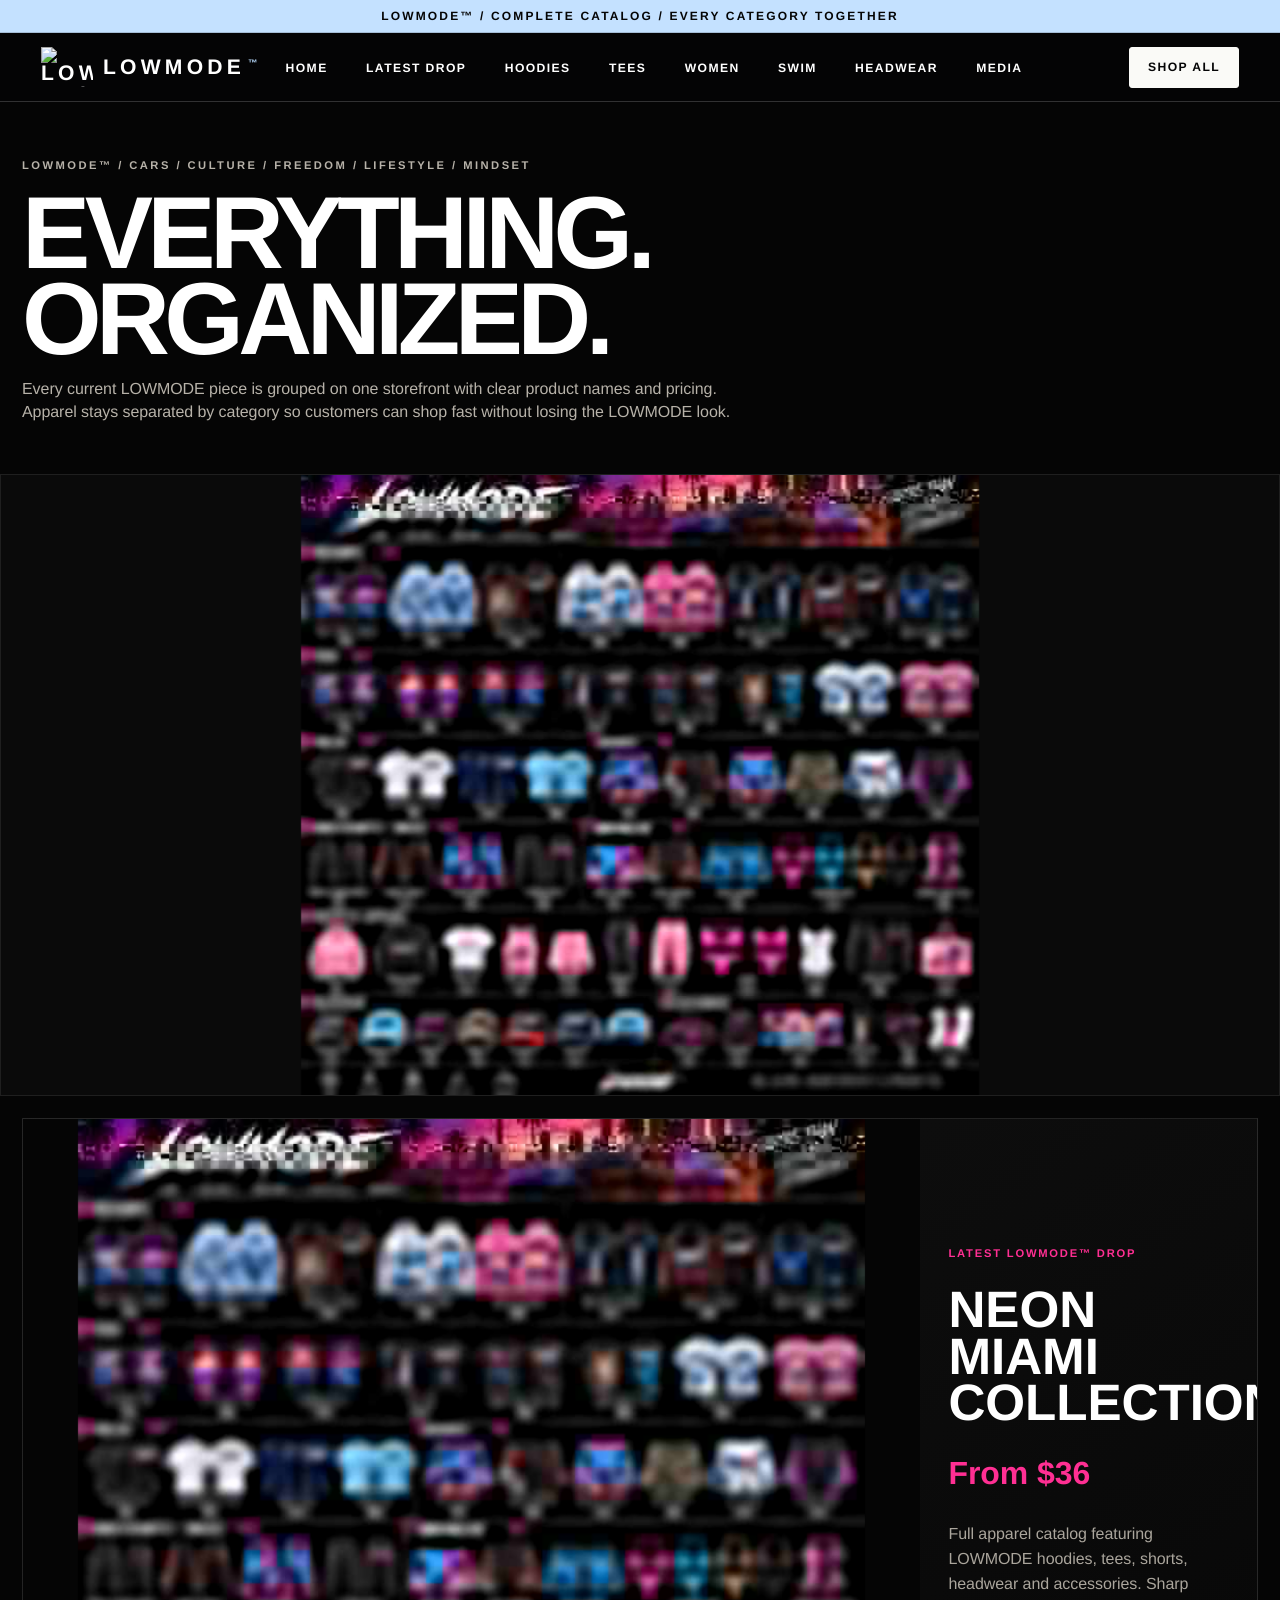
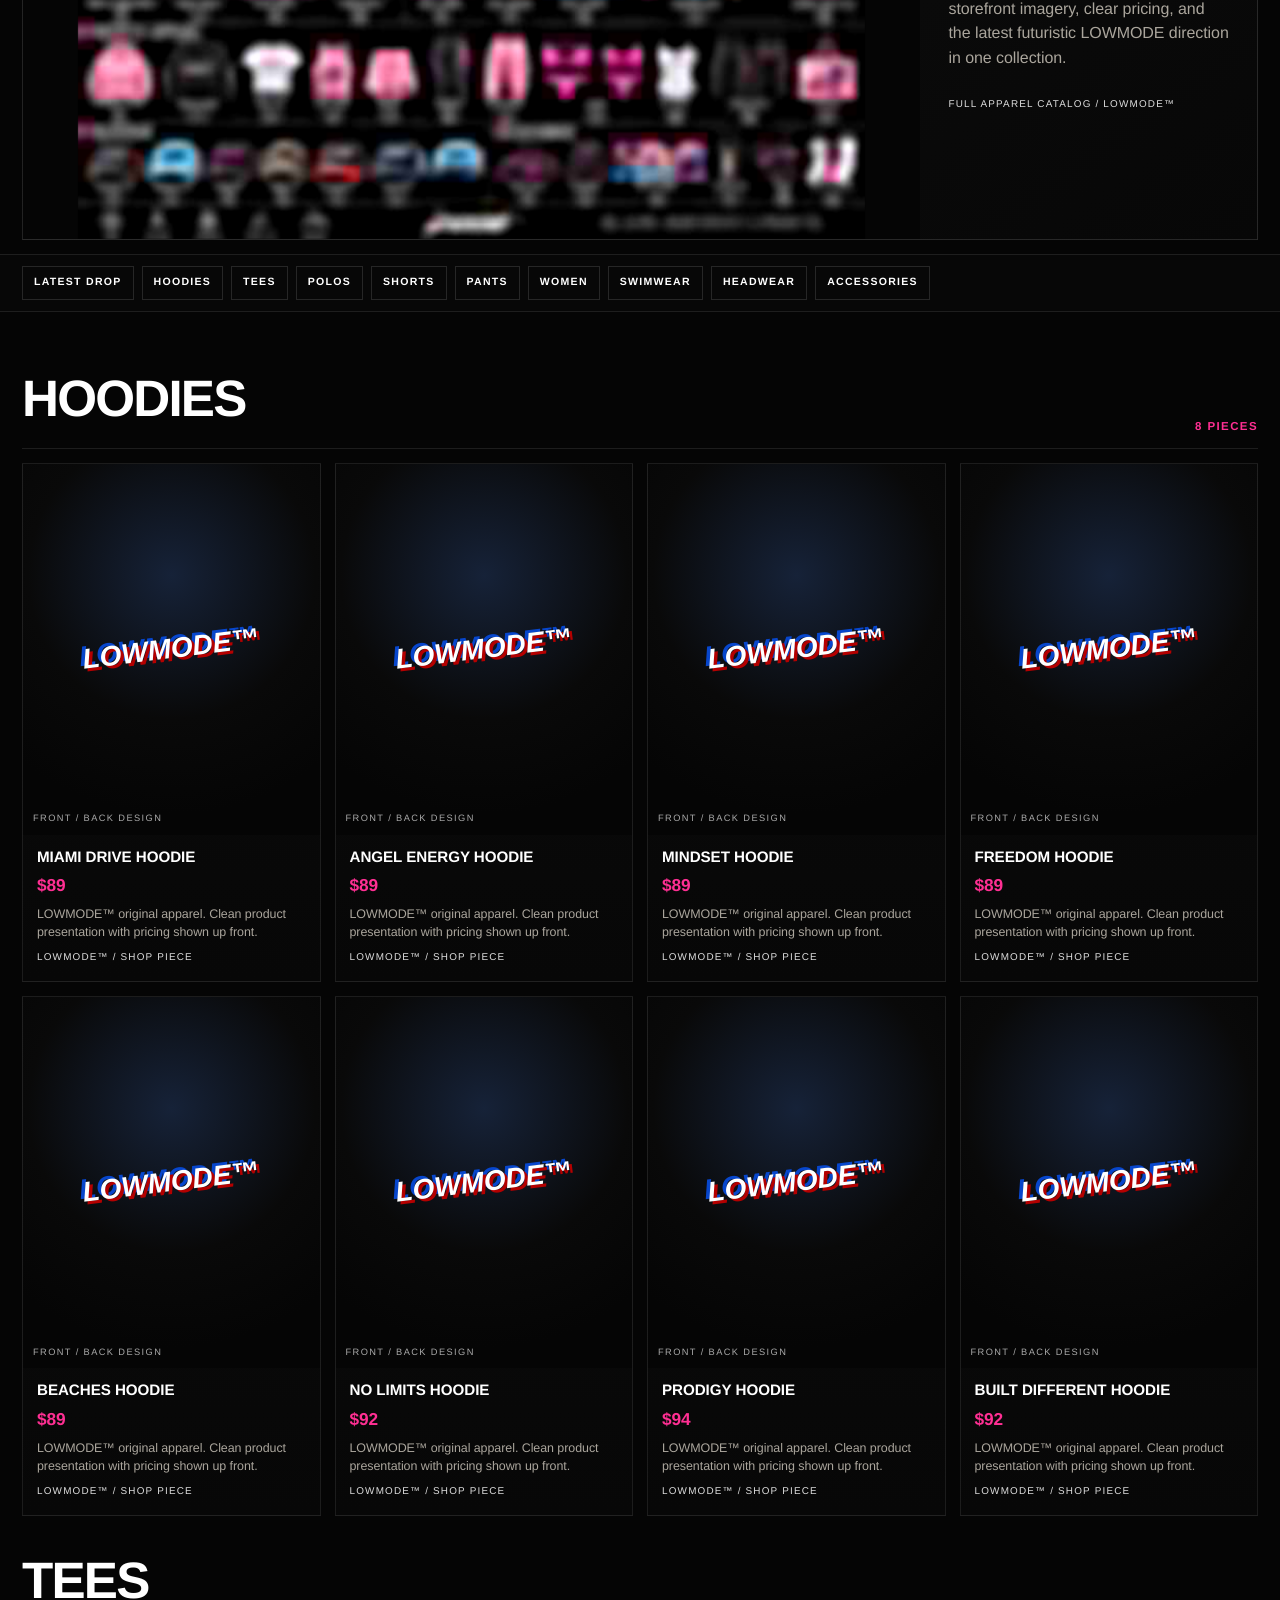
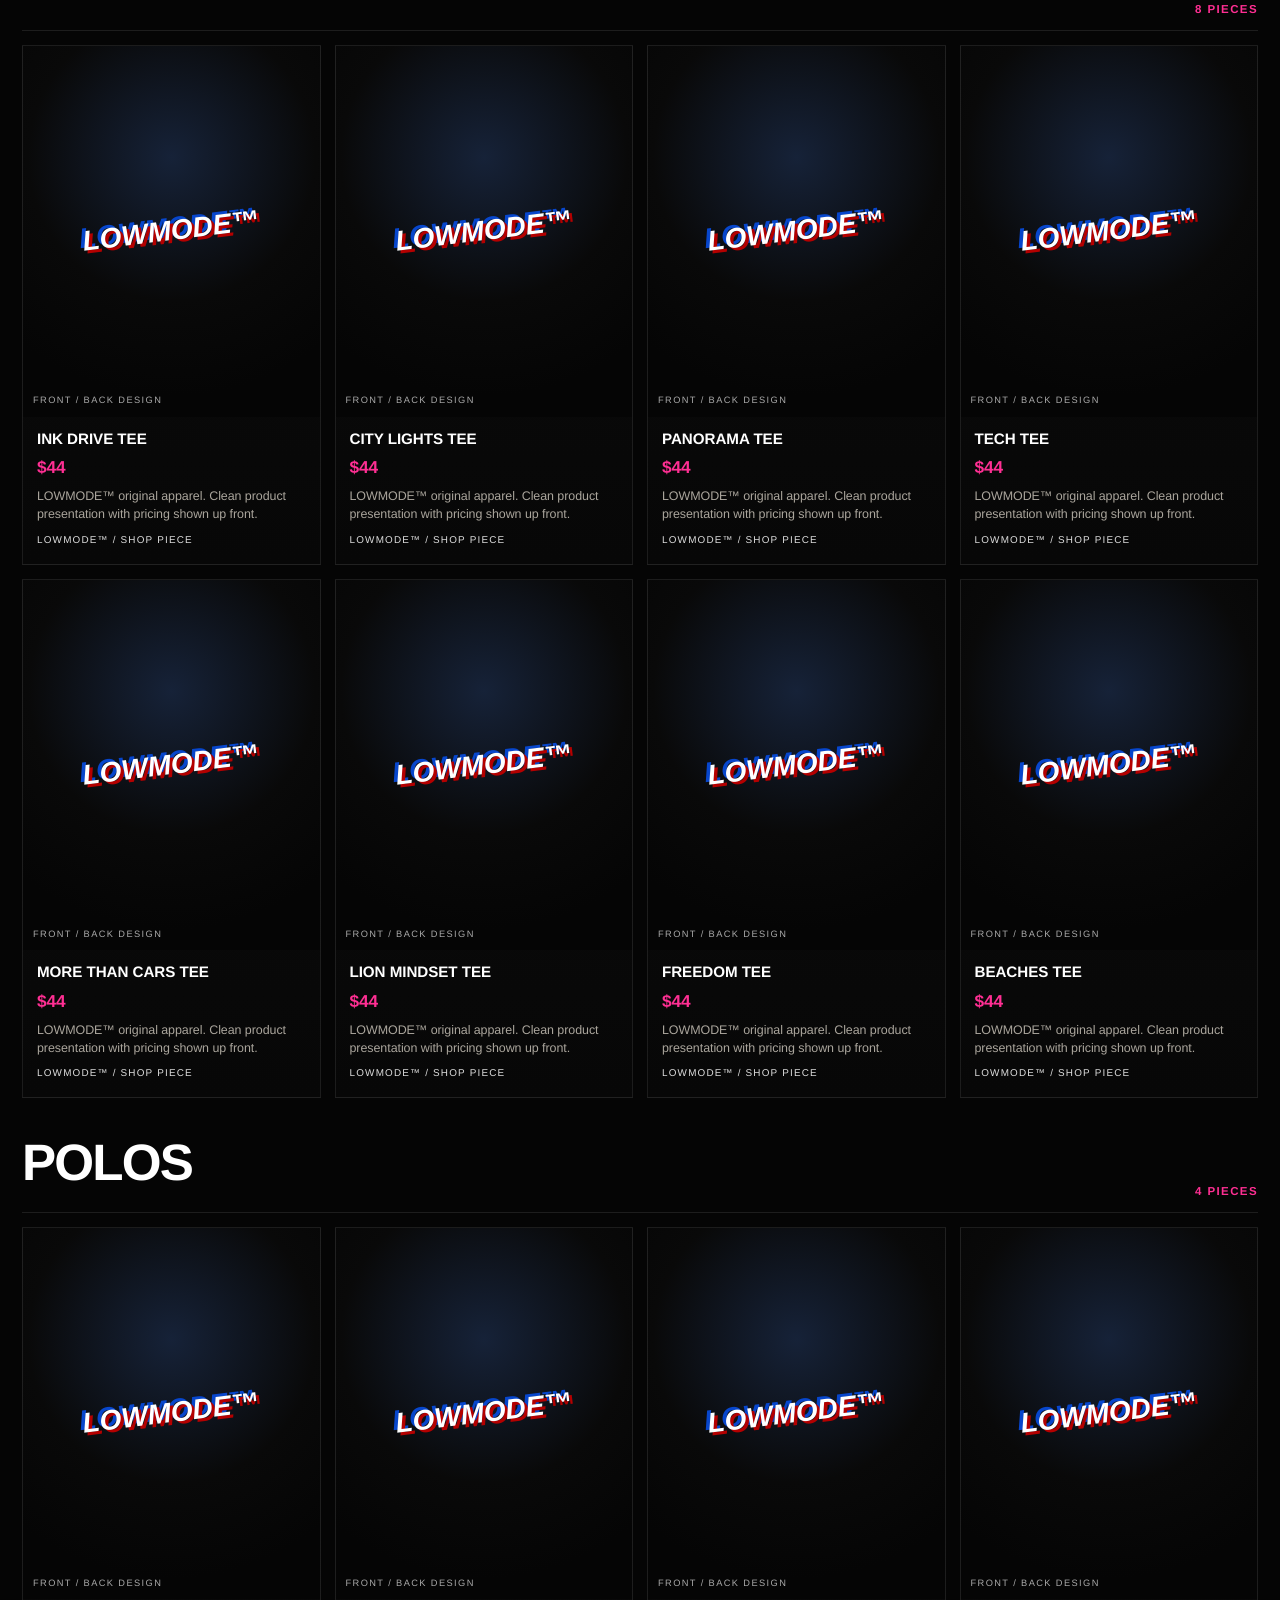
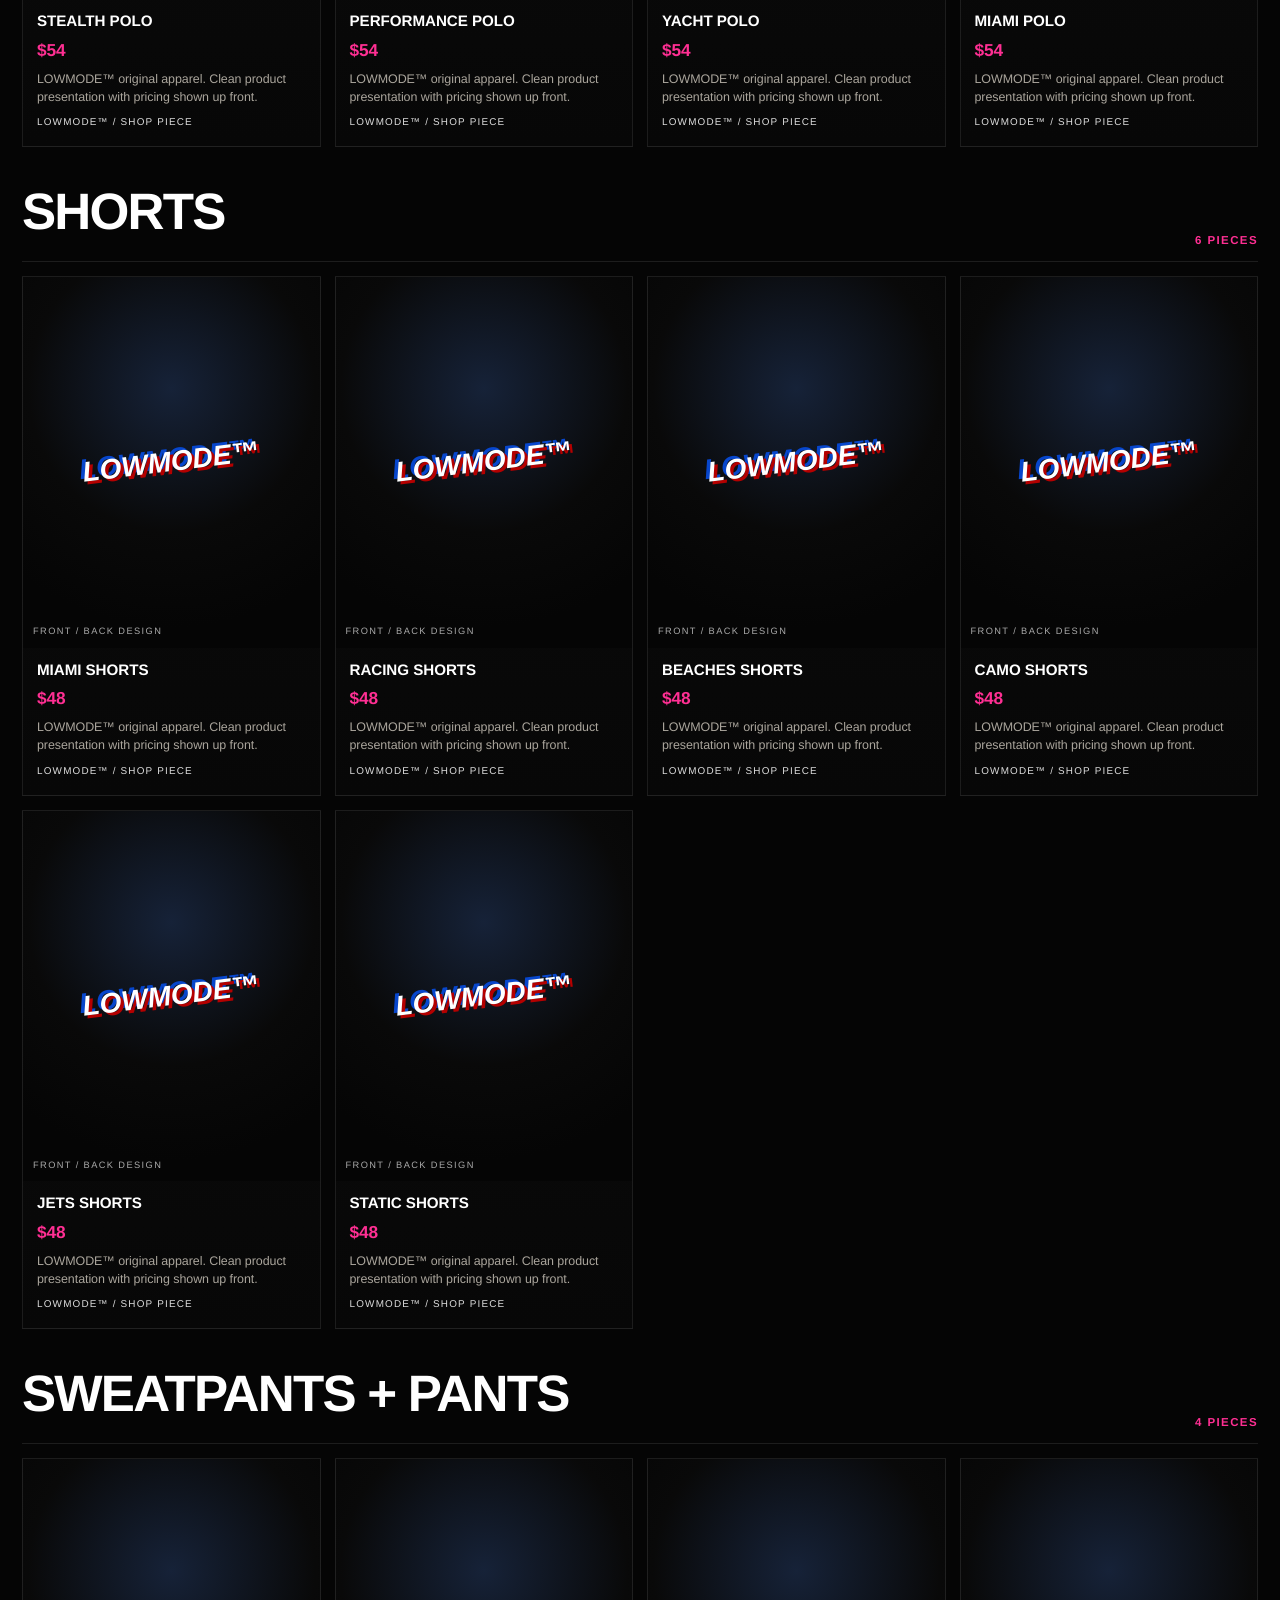
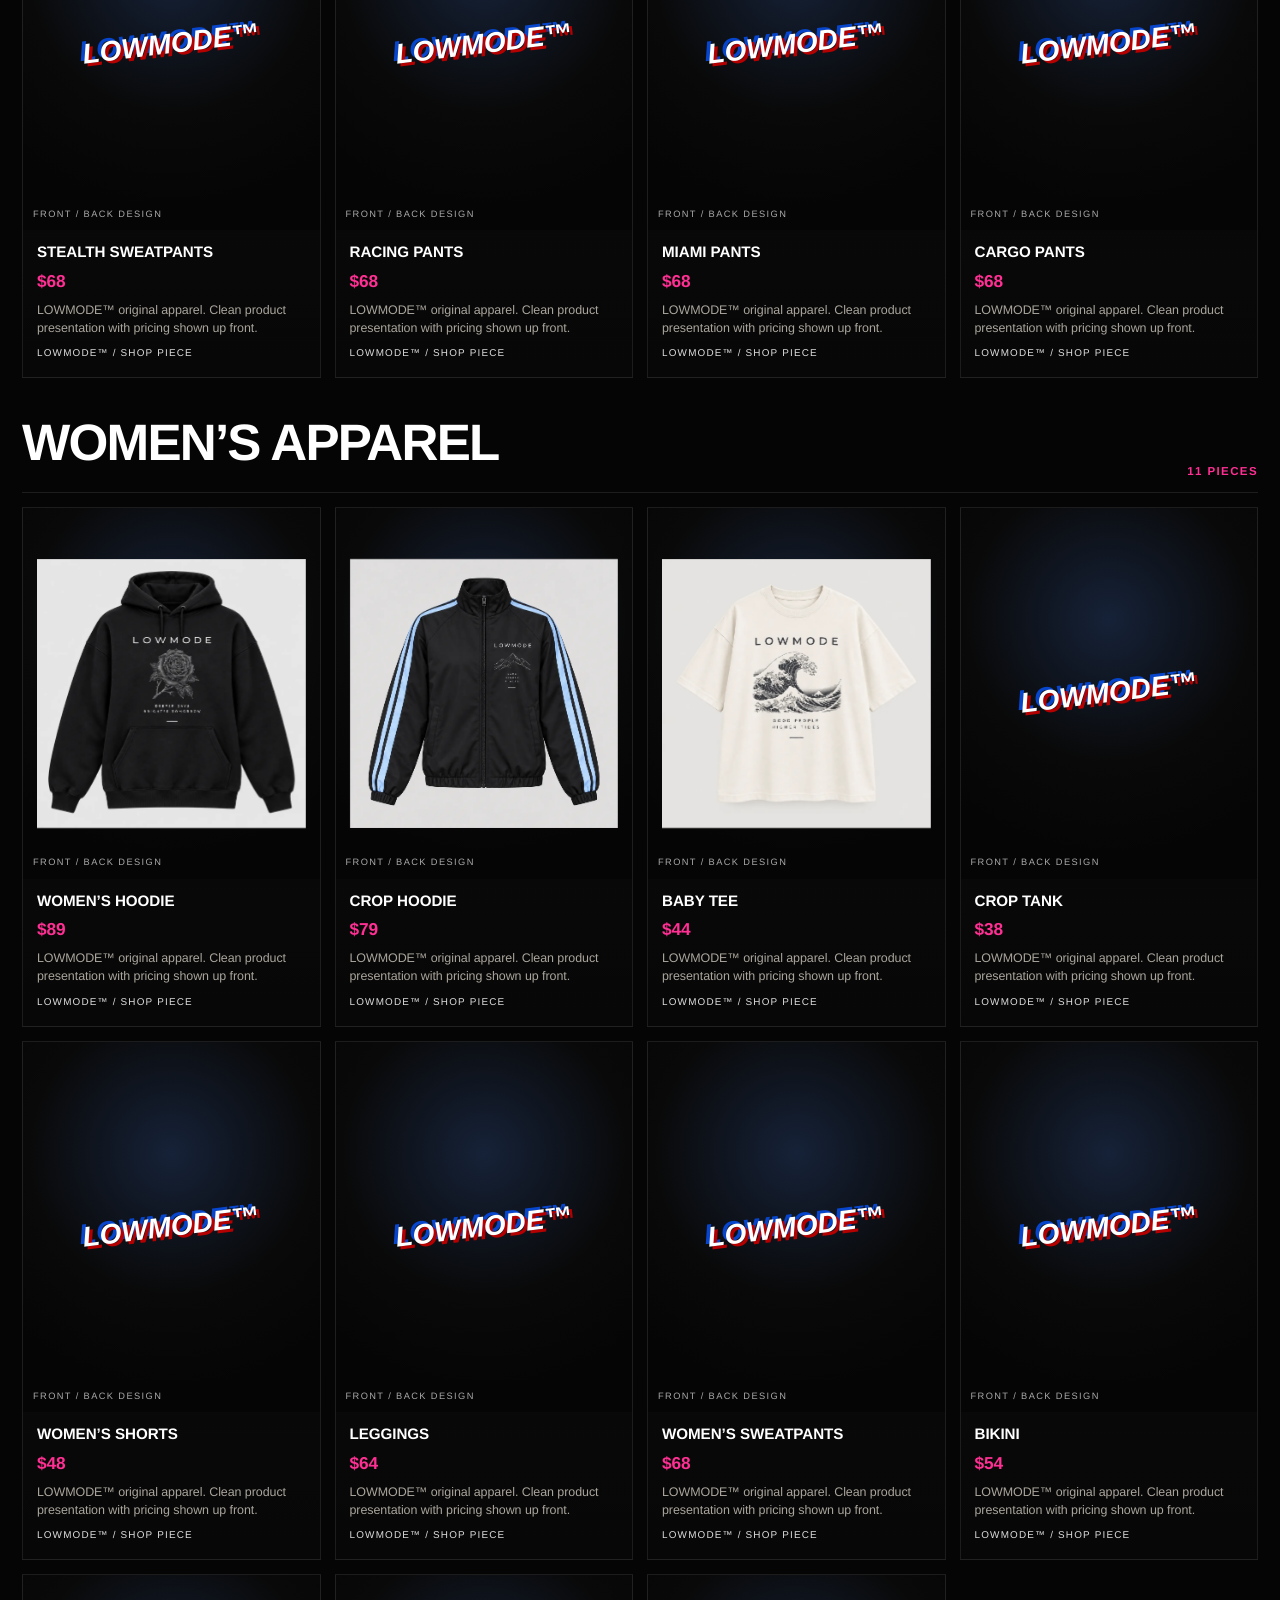
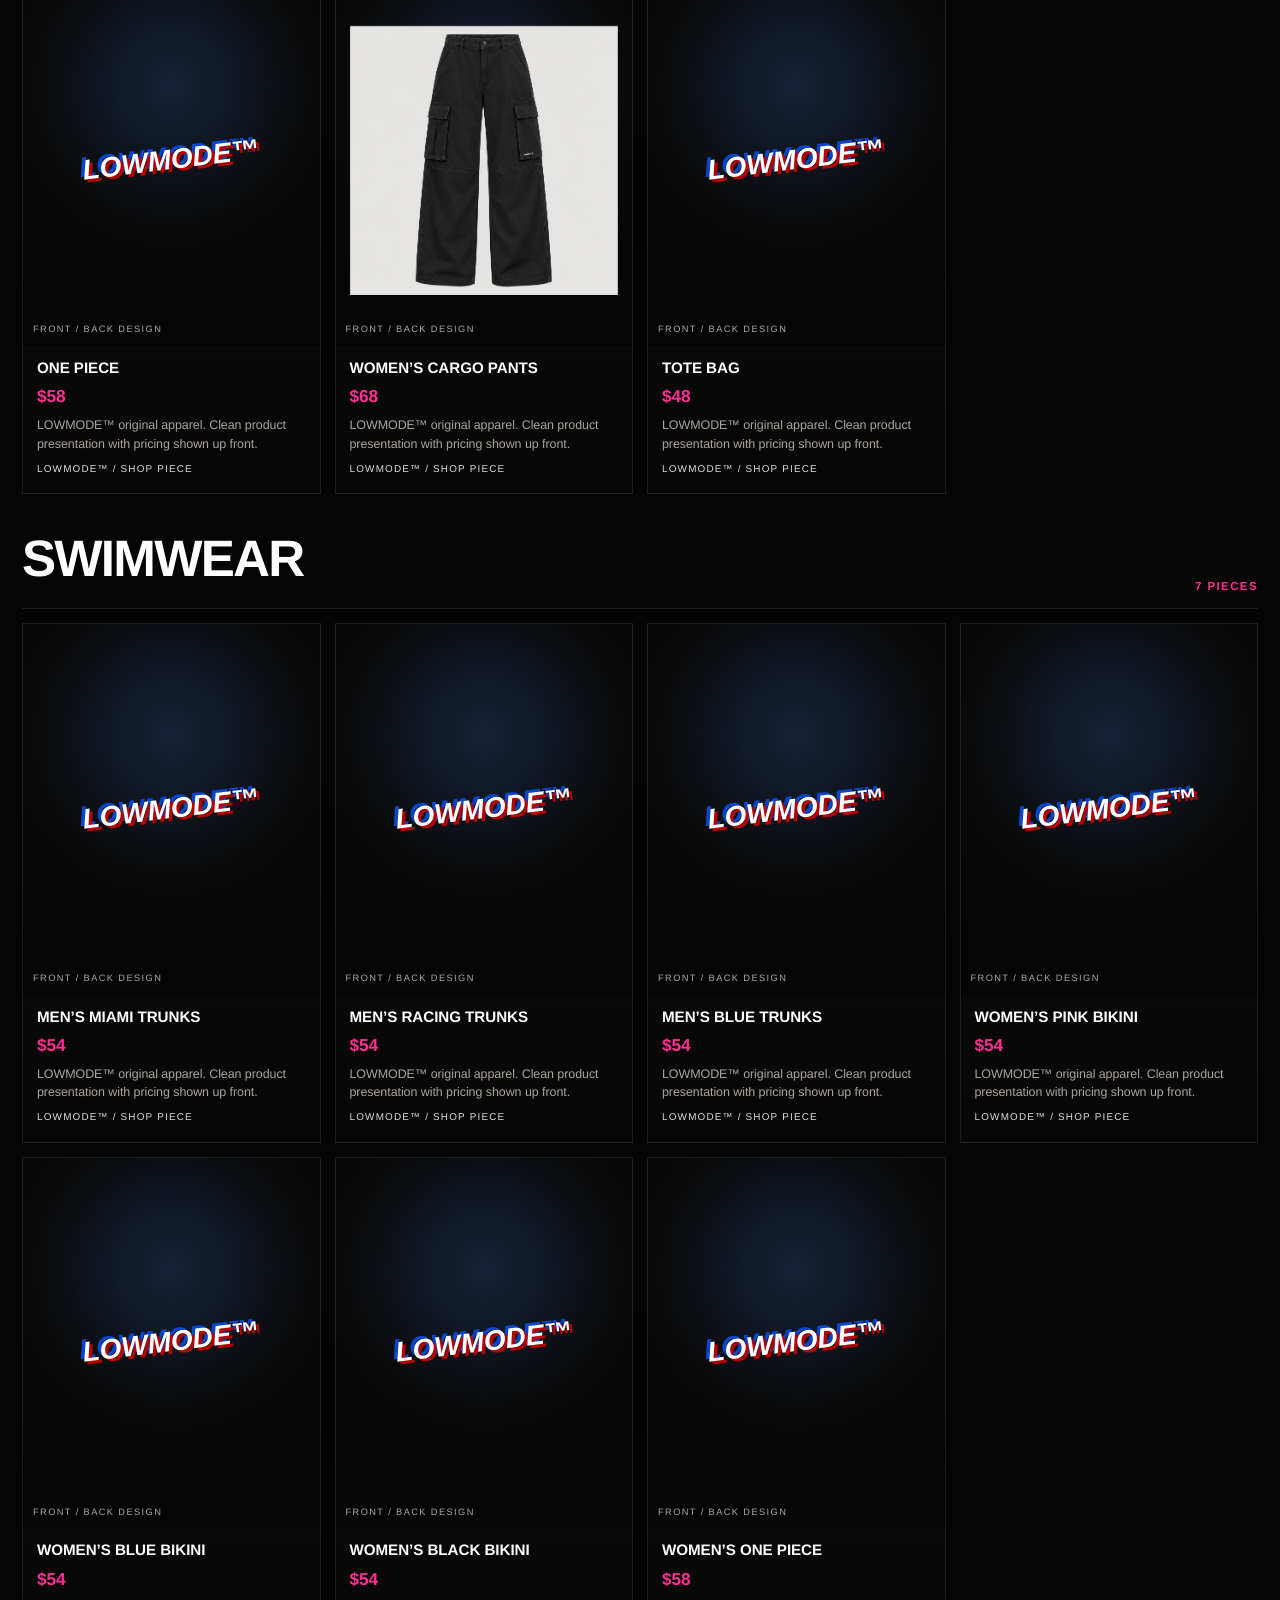
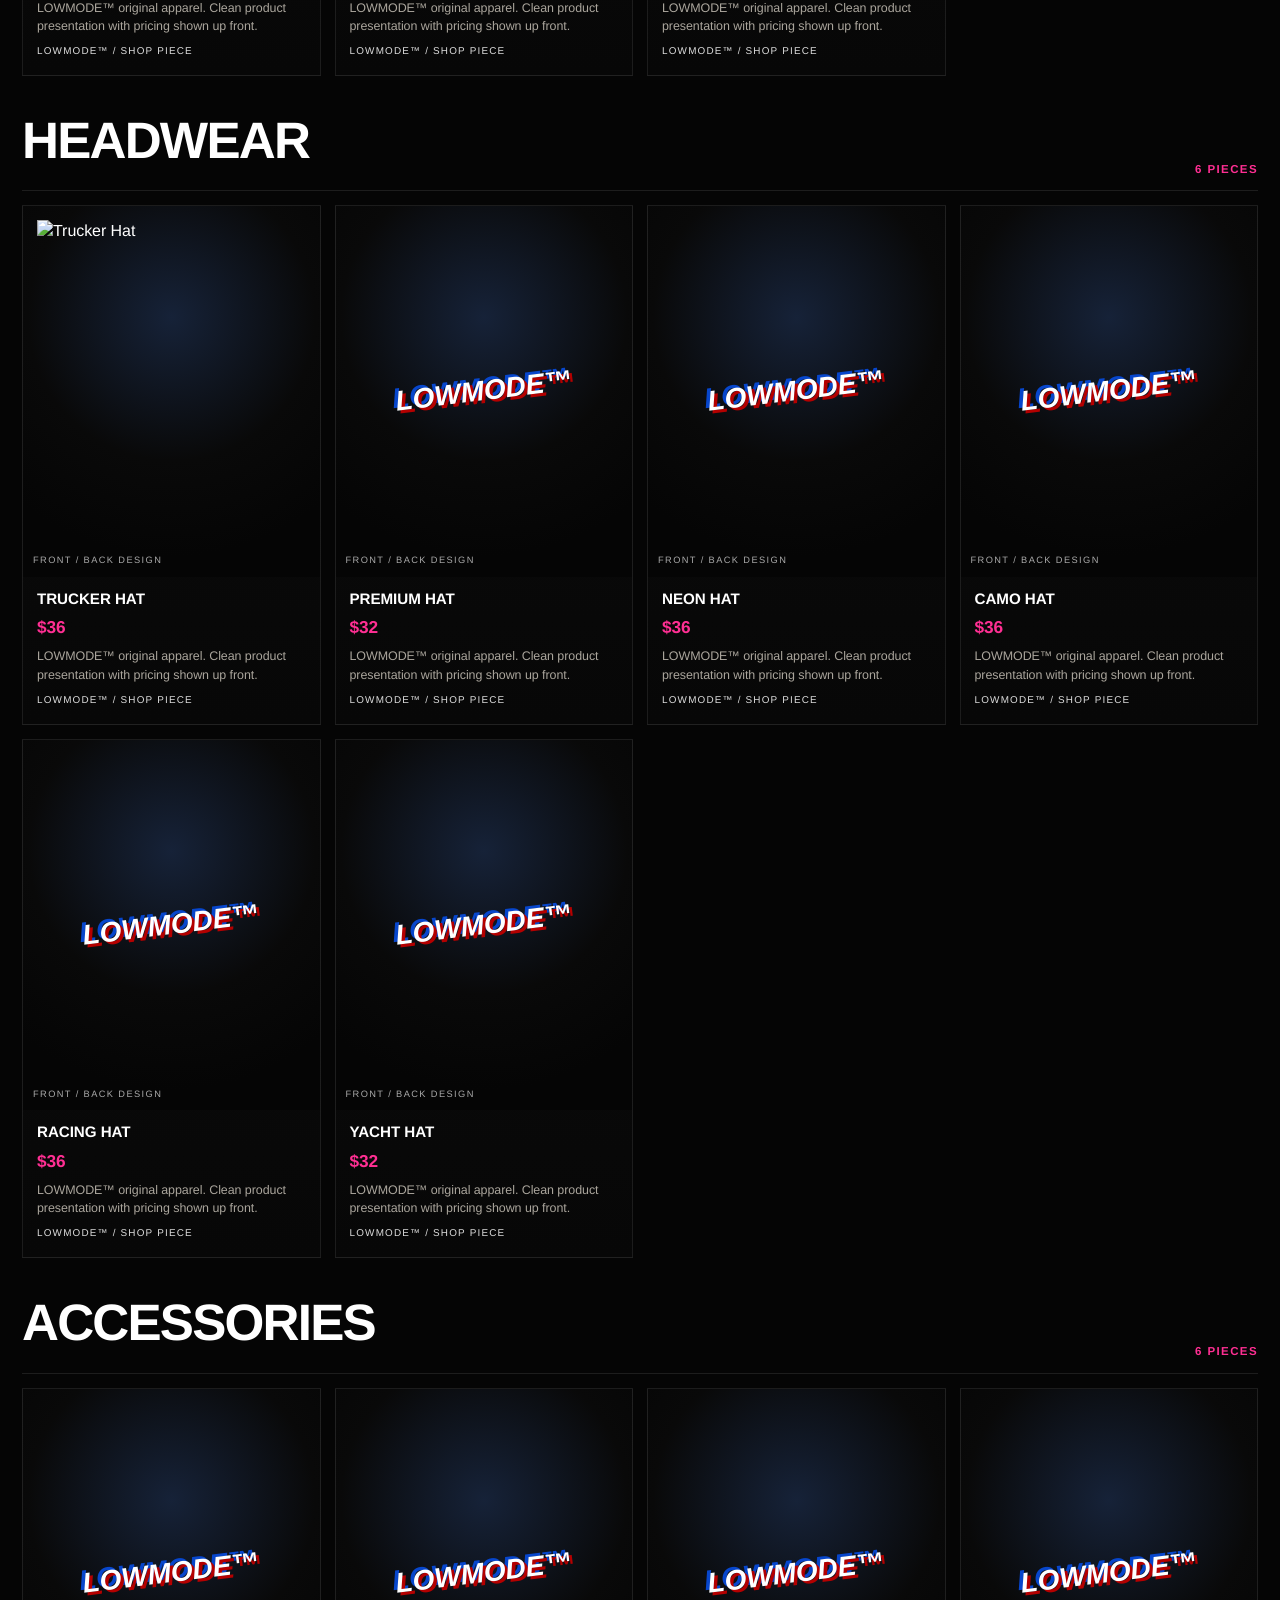
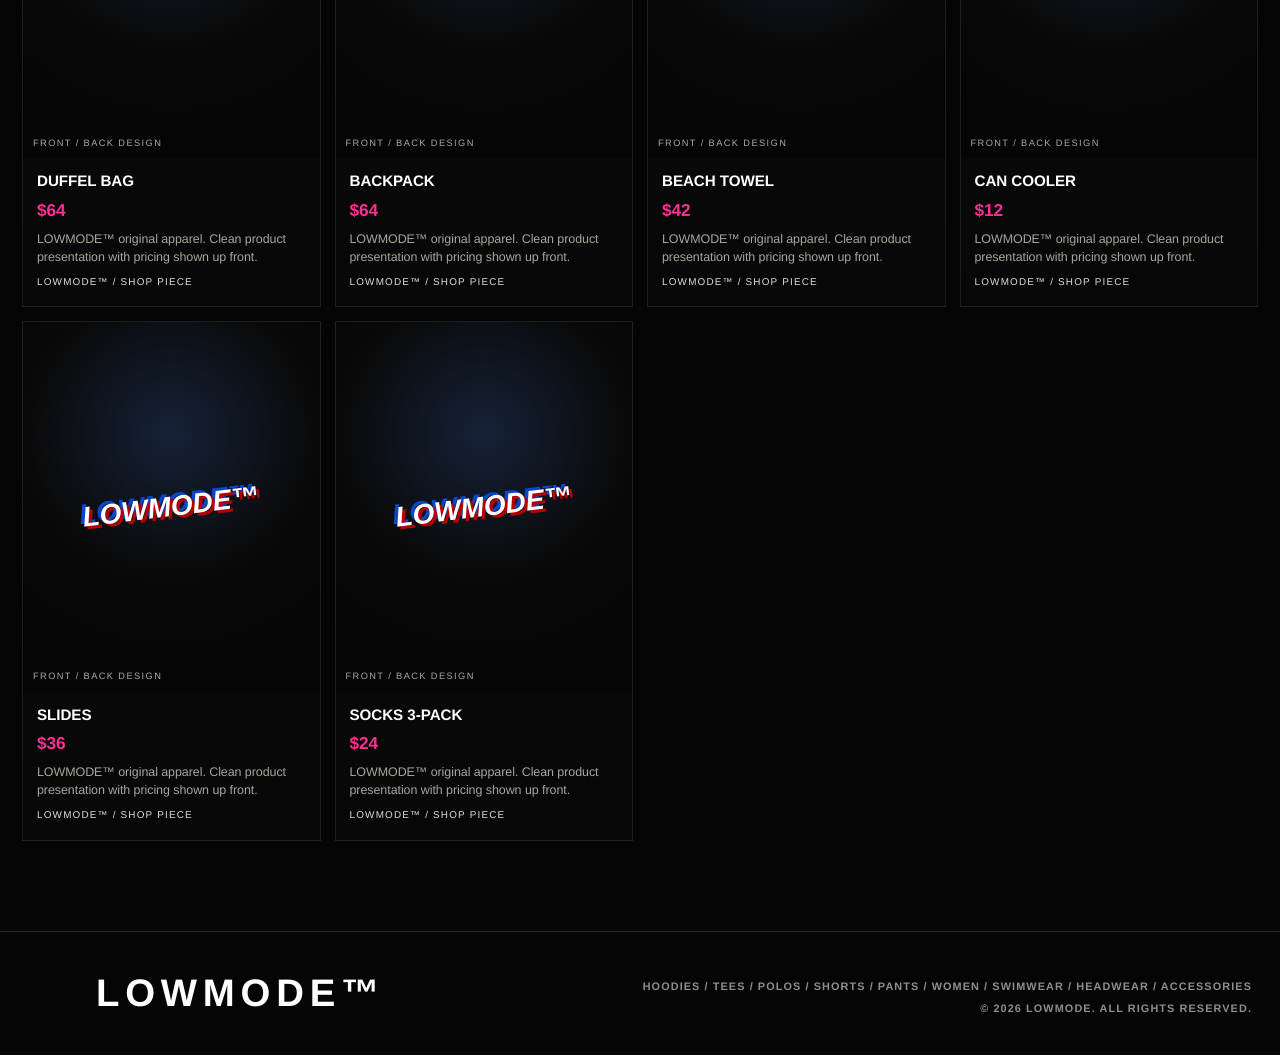
==== commit 38c1d226: "Feature latest LOWMODE catalog with pricing" ====
--- a/collection.html
+++ b/collection.html
@@ -5,19 +5,20 @@
 <meta name="viewport" content="width=device-width,initial-scale=1">
 <meta name="description" content="Shop the complete LOWMODE collection: hoodies, tees, polos, shorts, pants, women, swimwear, headwear and accessories.">
 <meta name="theme-color" content="#050505">
-<link rel="stylesheet" href="/styles.css?v=20260926-fullcatalog2">
+<link rel="stylesheet" href="/styles.css?v=20260926-fullcatalog3">
 <title>LOWMODE™ — Complete Collection</title>
 <style>
-:root{--pink:#ff2f93;--gold:#d6b06c}body{background:#050505;color:#fff}.announcement{text-transform:uppercase;letter-spacing:.18em}.shop-hero{max-width:1360px;margin:auto;padding:56px 22px 34px}.shop-hero h1{font-size:clamp(3rem,8vw,7rem);line-height:.84;margin:.15em 0;text-transform:uppercase;letter-spacing:-.055em}.shop-hero p{max-width:720px;color:#b7b2a9}.jump{position:sticky;top:76px;z-index:30;background:#080808f4;border-block:1px solid #ffffff18}.jump-inner{max-width:1360px;margin:auto;padding:11px 22px;display:flex;gap:8px;overflow-x:auto;white-space:nowrap}.jump a{border:1px solid #ffffff20;padding:8px 11px;font-size:.66rem;font-weight:900;letter-spacing:.12em;text-transform:uppercase}.jump a:hover{border-color:var(--pink)}.catalog{max-width:1360px;margin:auto;padding:22px 22px 90px}.cat{scroll-margin-top:145px;padding-top:28px}.cat-head{display:flex;justify-content:space-between;align-items:end;gap:15px;border-bottom:1px solid #ffffff18;padding-bottom:12px;margin-bottom:14px}.cat-head h2{font-size:clamp(2rem,4vw,3.8rem);text-transform:uppercase;margin:0;letter-spacing:-.035em}.cat-head span{color:var(--pink);font-weight:900;letter-spacing:.12em;text-transform:uppercase;font-size:.72rem}.grid{display:grid;grid-template-columns:repeat(4,minmax(0,1fr));gap:14px}.card{border:1px solid #ffffff16;background:linear-gradient(180deg,#0c0c0c,#070707);overflow:hidden}.media{aspect-ratio:4/5;display:flex;align-items:center;justify-content:center;background:radial-gradient(circle at 50% 30%,#162238 0,#090909 48%,#050505 80%);position:relative;padding:14px}.media img{width:100%;height:100%;object-fit:contain;display:block}.media.placeholder:before{content:'LOWMODE™';font-size:clamp(1.15rem,2.2vw,1.8rem);font-weight:950;font-style:italic;color:#fff;text-shadow:3px 3px 0 #b40000,-3px -3px 0 #0746cc;transform:rotate(-7deg)}.fb{position:absolute;bottom:9px;left:10px;font-size:.58rem;letter-spacing:.15em;text-transform:uppercase;color:#aaa}.meta{padding:14px}.meta h3{font-size:.95rem;line-height:1.15;text-transform:uppercase;margin:0 0 7px}.price{font-size:1.08rem;font-weight:950;color:var(--pink);display:block;margin-bottom:7px}.meta p{margin:0;color:#aaa59c;font-size:.78rem;line-height:1.45}.tag{display:inline-block;margin-top:10px;font-size:.62rem;letter-spacing:.12em;text-transform:uppercase;color:#ddd}.hero-strip{max-width:1360px;margin:0 auto 12px;border:1px solid #ffffff16;background:#0a0a0a;overflow:hidden}.hero-strip img{width:100%;height:auto;display:block;max-height:440px;object-fit:contain}.footer-meta p{margin:.2em 0}@media(max-width:1000px){.grid{grid-template-columns:repeat(2,minmax(0,1fr))}}@media(max-width:620px){.grid{grid-template-columns:1fr}.cat-head{align-items:flex-start;flex-direction:column}.jump{top:72px}.shop-hero{padding-top:38px}}
+:root{--pink:#ff2f93;--gold:#d6b06c}body{background:#050505;color:#fff}.announcement{text-transform:uppercase;letter-spacing:.18em}.shop-hero{max-width:1360px;margin:auto;padding:56px 22px 34px}.shop-hero h1{font-size:clamp(3rem,8vw,7rem);line-height:.84;margin:.15em 0;text-transform:uppercase;letter-spacing:-.055em}.shop-hero p{max-width:720px;color:#b7b2a9}.jump{position:sticky;top:76px;z-index:30;background:#080808f4;border-block:1px solid #ffffff18}.jump-inner{max-width:1360px;margin:auto;padding:11px 22px;display:flex;gap:8px;overflow-x:auto;white-space:nowrap}.jump a{border:1px solid #ffffff20;padding:8px 11px;font-size:.66rem;font-weight:900;letter-spacing:.12em;text-transform:uppercase}.jump a:hover{border-color:var(--pink)}.catalog{max-width:1360px;margin:auto;padding:22px 22px 90px}.cat{scroll-margin-top:145px;padding-top:28px}.cat-head{display:flex;justify-content:space-between;align-items:end;gap:15px;border-bottom:1px solid #ffffff18;padding-bottom:12px;margin-bottom:14px}.cat-head h2{font-size:clamp(2rem,4vw,3.8rem);text-transform:uppercase;margin:0;letter-spacing:-.035em}.cat-head span{color:var(--pink);font-weight:900;letter-spacing:.12em;text-transform:uppercase;font-size:.72rem}.grid{display:grid;grid-template-columns:repeat(4,minmax(0,1fr));gap:14px}.card{border:1px solid #ffffff16;background:linear-gradient(180deg,#0c0c0c,#070707);overflow:hidden}.media{aspect-ratio:4/5;display:flex;align-items:center;justify-content:center;background:radial-gradient(circle at 50% 30%,#162238 0,#090909 48%,#050505 80%);position:relative;padding:14px}.media img{width:100%;height:100%;object-fit:contain;display:block}.media.placeholder:before{content:'LOWMODE™';font-size:clamp(1.15rem,2.2vw,1.8rem);font-weight:950;font-style:italic;color:#fff;text-shadow:3px 3px 0 #b40000,-3px -3px 0 #0746cc;transform:rotate(-7deg)}.fb{position:absolute;bottom:9px;left:10px;font-size:.58rem;letter-spacing:.15em;text-transform:uppercase;color:#aaa}.meta{padding:14px}.meta h3{font-size:.95rem;line-height:1.15;text-transform:uppercase;margin:0 0 7px}.price{font-size:1.08rem;font-weight:950;color:var(--pink);display:block;margin-bottom:7px}.meta p{margin:0;color:#aaa59c;font-size:.78rem;line-height:1.45}.tag{display:inline-block;margin-top:10px;font-size:.62rem;letter-spacing:.12em;text-transform:uppercase;color:#ddd}.hero-strip{max-width:1360px;margin:0 auto 12px;border:1px solid #ffffff16;background:#0a0a0a;overflow:hidden}.hero-strip img{width:100%;height:auto;display:block;max-height:620px;object-fit:contain}.featured{max-width:1360px;margin:auto;padding:10px 22px 14px}.featured-card{display:grid;grid-template-columns:minmax(0,1.6fr) minmax(260px,.6fr);border:1px solid #ffffff1c;background:linear-gradient(145deg,#111,#070707);overflow:hidden}.featured-media{background:#050505;display:flex;align-items:center;justify-content:center;min-height:360px}.featured-media img{width:100%;height:100%;max-height:720px;object-fit:contain;display:block}.featured-copy{padding:28px;display:flex;flex-direction:column;justify-content:center}.featured-copy .eyebrow{color:var(--pink);font-weight:900;letter-spacing:.16em;text-transform:uppercase;font-size:.7rem}.featured-copy h2{font-size:clamp(2rem,4vw,4rem);line-height:.9;margin:.25em 0;text-transform:uppercase}.featured-copy p{color:#aaa59c;line-height:1.55}.featured-price{font-size:2rem;font-weight:950;color:var(--pink);margin:.35em 0}.footer-meta p{margin:.2em 0}@media(max-width:1000px){.grid{grid-template-columns:repeat(2,minmax(0,1fr))}.featured-card{grid-template-columns:1fr}}@media(max-width:620px){.grid{grid-template-columns:1fr}.cat-head{align-items:flex-start;flex-direction:column}.jump{top:72px}.shop-hero{padding-top:38px}.featured{padding-inline:14px}.featured-copy{padding:20px}.featured-media{min-height:0}}
 </style>
 </head>
 <body>
 <div class="announcement">LOWMODE™ / Complete catalog / Every category together</div>
-<header class="site-header"><nav class="nav" aria-label="Main navigation"><a class="wordmark" href="/"><img class="brand-emblem" src="/assets/lowmode-eagle-lm-emblem.webp" alt="LOWMODE emblem"><span>LOWMODE<sup>™</sup></span></a><div class="nav-links"><a href="/">Home</a><a href="#hoodies">Hoodies</a><a href="#tees">Tees</a><a href="#women">Women</a><a href="#swimwear">Swim</a><a href="#headwear">Headwear</a><a href="/lookbook.html">Media</a></div><a class="nav-cta" href="#hoodies">Shop all</a></nav></header>
+<header class="site-header"><nav class="nav" aria-label="Main navigation"><a class="wordmark" href="/"><img class="brand-emblem" src="/assets/lowmode-eagle-lm-emblem.webp" alt="LOWMODE emblem"><span>LOWMODE<sup>™</sup></span></a><div class="nav-links"><a href="/">Home</a><a href="#featured">Latest Drop</a><a href="#hoodies">Hoodies</a><a href="#tees">Tees</a><a href="#women">Women</a><a href="#swimwear">Swim</a><a href="#headwear">Headwear</a><a href="/lookbook.html">Media</a></div><a class="nav-cta" href="#featured">Shop all</a></nav></header>
 <main>
 <section class="shop-hero"><p class="eyebrow">LOWMODE™ / Cars / Culture / Freedom / Lifestyle / Mindset</p><h1>Everything.<br>Organized.</h1><p>Every current LOWMODE piece is grouped on one storefront with clear product names and pricing. Apparel stays separated by category so customers can shop fast without losing the LOWMODE look.</p></section>
-<section class="hero-strip"><img src="/assets/lowmode-tattoo-art-collection.webp" alt="LOWMODE collection"></section>
-<nav class="jump" aria-label="Shop categories"><div class="jump-inner"><a href="#hoodies">Hoodies</a><a href="#tees">Tees</a><a href="#polos">Polos</a><a href="#shorts">Shorts</a><a href="#pants">Pants</a><a href="#women">Women</a><a href="#swimwear">Swimwear</a><a href="#headwear">Headwear</a><a href="#accessories">Accessories</a></div></nav>
+<section class="hero-strip"><img src="/assets/lowmode-latest-catalog-web.jpg?v=20260926" alt="Latest LOWMODE apparel catalog"></section>
+<section class="featured" id="featured"><div class="featured-card"><div class="featured-media"><img src="/assets/lowmode-latest-catalog-web.jpg?v=20260926" alt="LOWMODE Neon Miami apparel collection"></div><div class="featured-copy"><span class="eyebrow">Latest LOWMODE™ Drop</span><h2>Neon Miami Collection</h2><div class="featured-price">From $36</div><p>Full apparel catalog featuring LOWMODE hoodies, tees, shorts, headwear and accessories. Sharp storefront imagery, clear pricing, and the latest futuristic LOWMODE direction in one collection.</p><span class="tag">Full Apparel Catalog / LOWMODE™</span></div></div></section>
+<nav class="jump" aria-label="Shop categories"><div class="jump-inner"><a href="#featured">Latest Drop</a><a href="#hoodies">Hoodies</a><a href="#tees">Tees</a><a href="#polos">Polos</a><a href="#shorts">Shorts</a><a href="#pants">Pants</a><a href="#women">Women</a><a href="#swimwear">Swimwear</a><a href="#headwear">Headwear</a><a href="#accessories">Accessories</a></div></nav>
 <div class="catalog" id="catalog"></div>
 </main>
 <footer class="site-footer"><div class="footer-inner"><strong class="footer-brand">LOWMODE™</strong><div class="footer-meta"><p>Hoodies / Tees / Polos / Shorts / Pants / Women / Swimwear / Headwear / Accessories</p><p>© 2026 LOWMODE. All rights reserved.</p></div></div></footer>
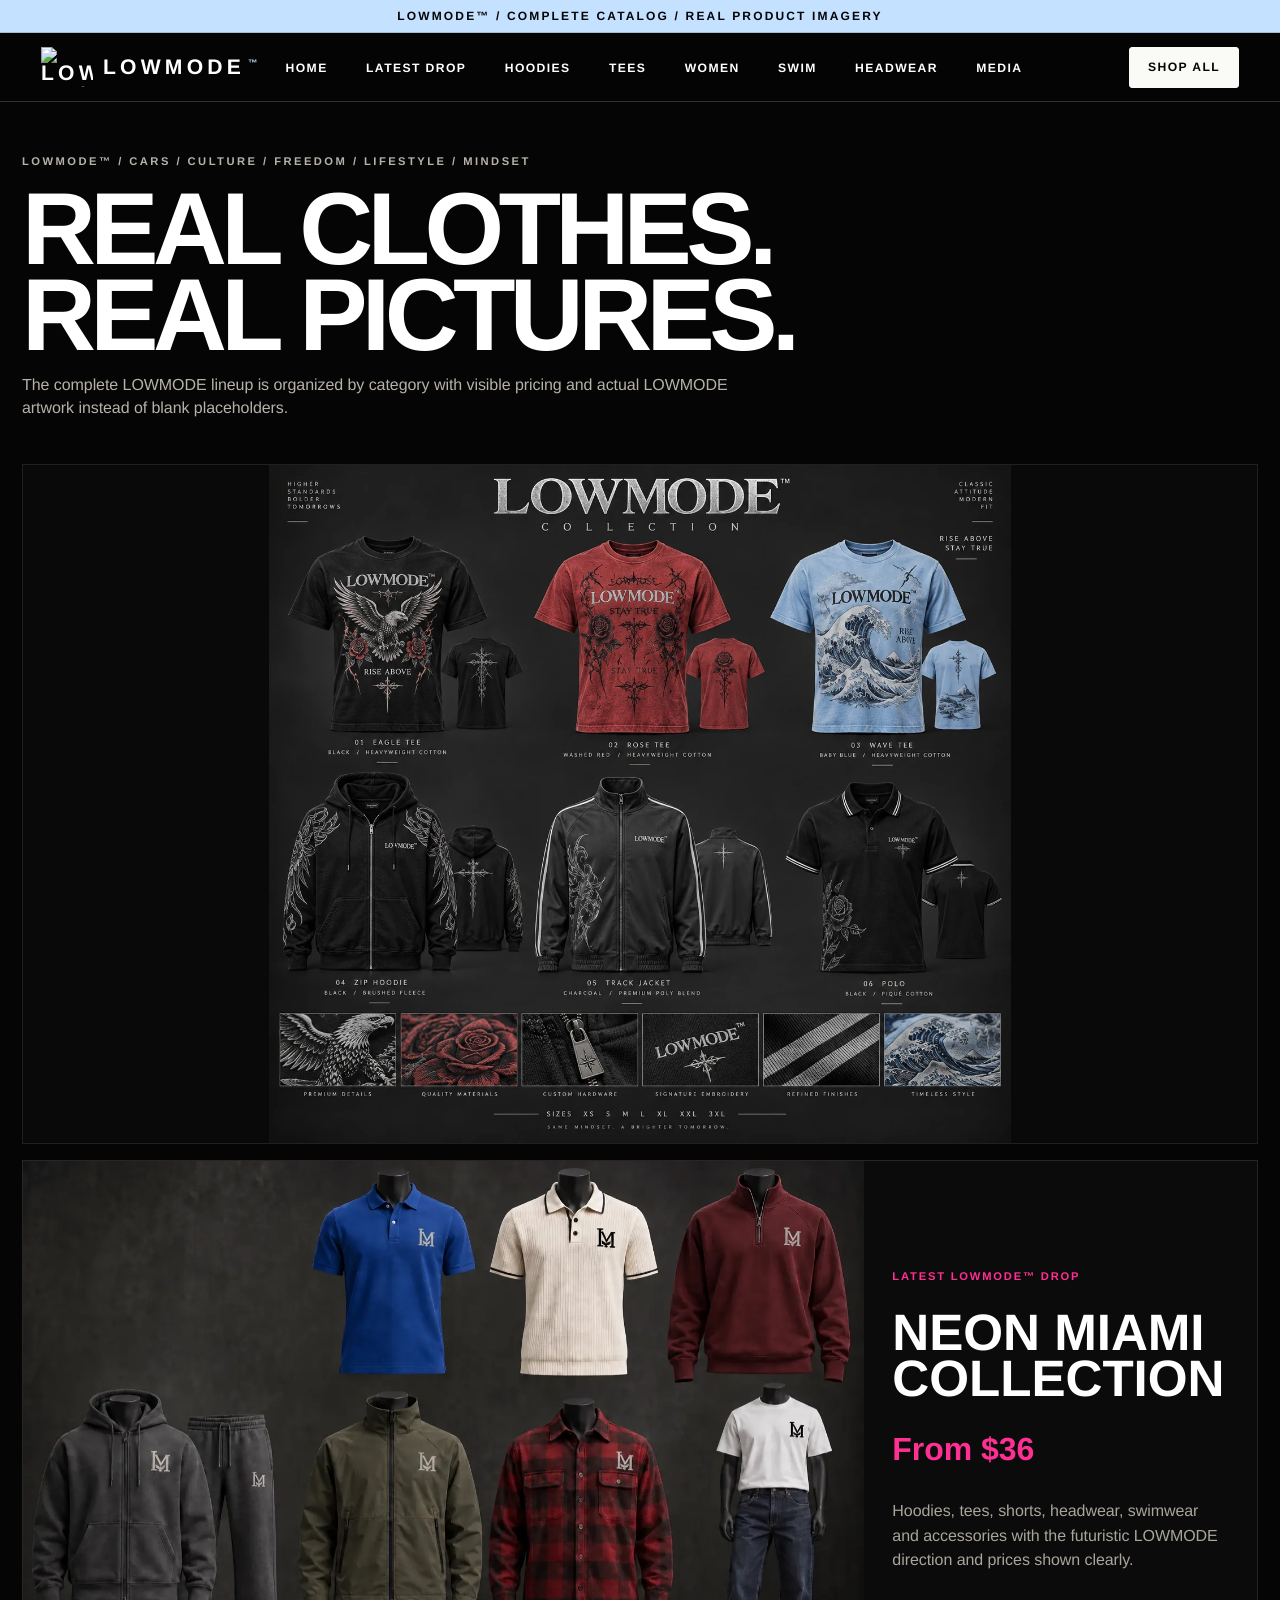
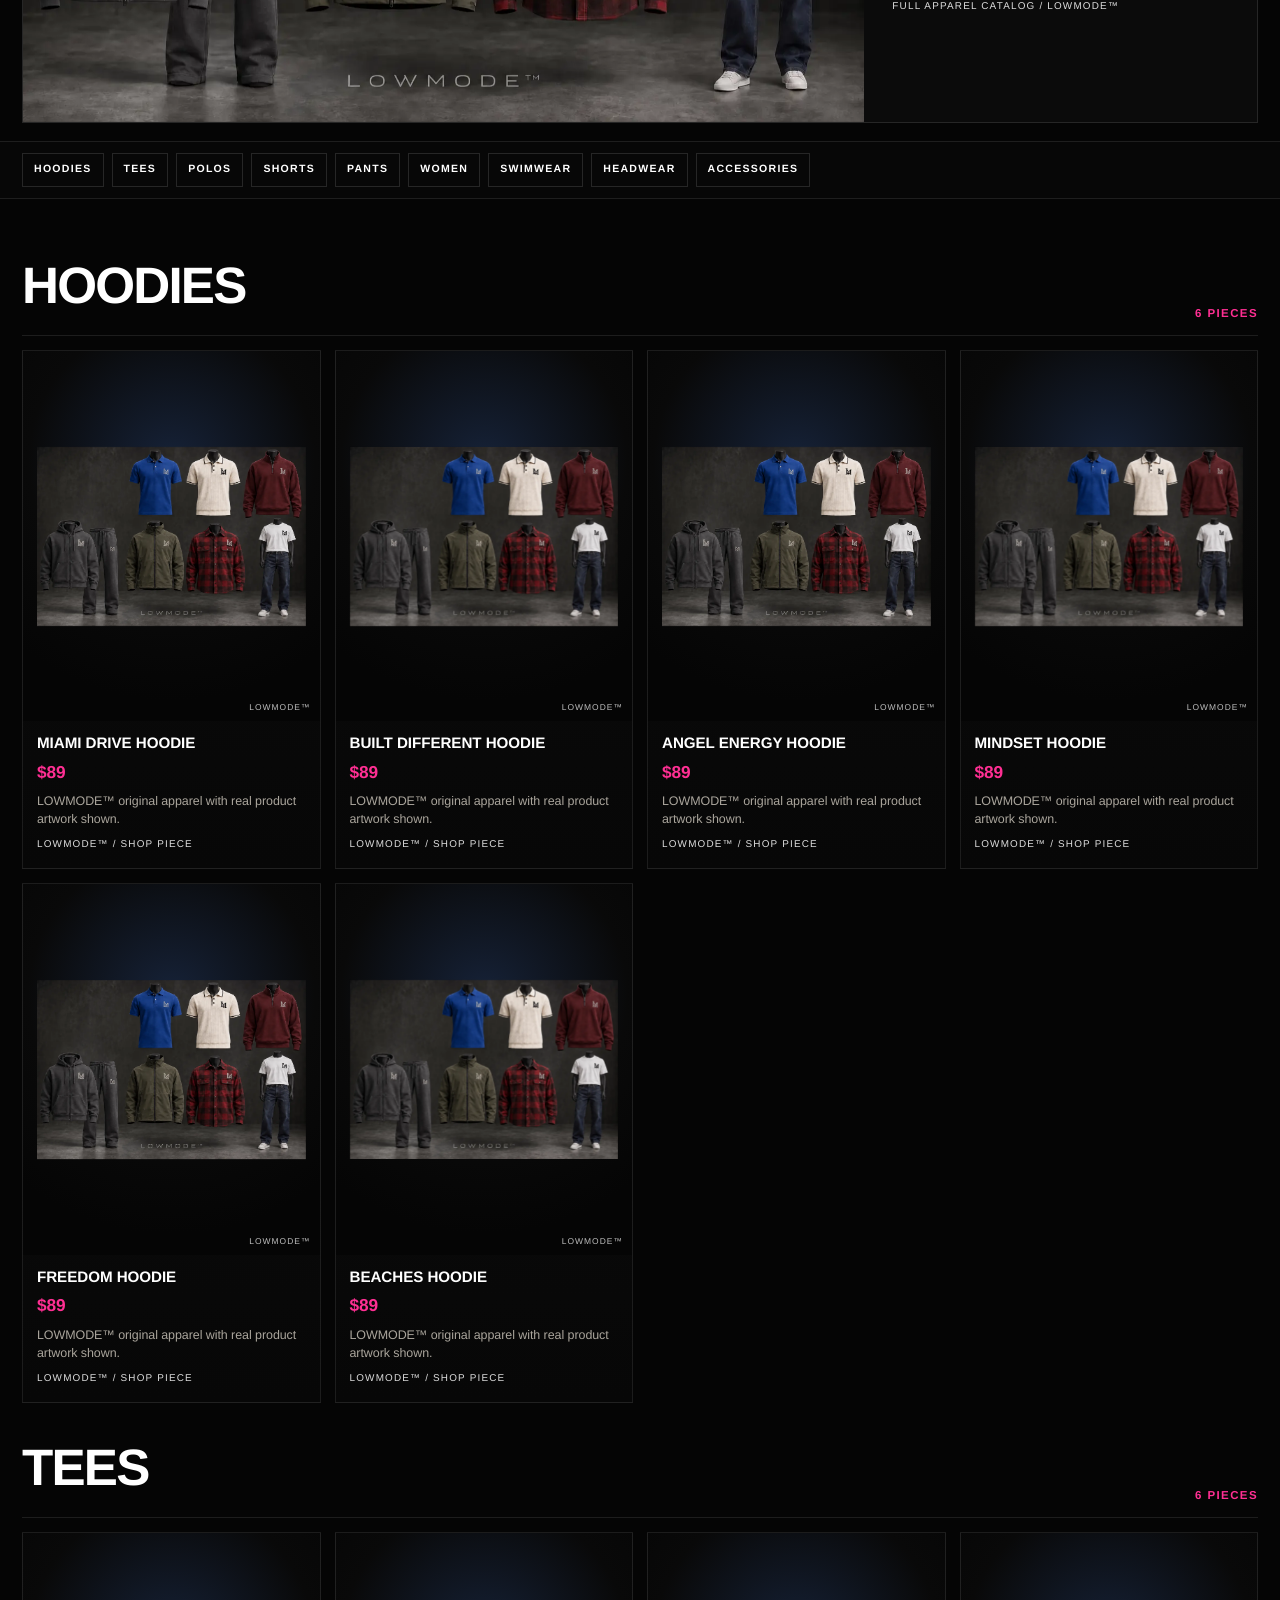
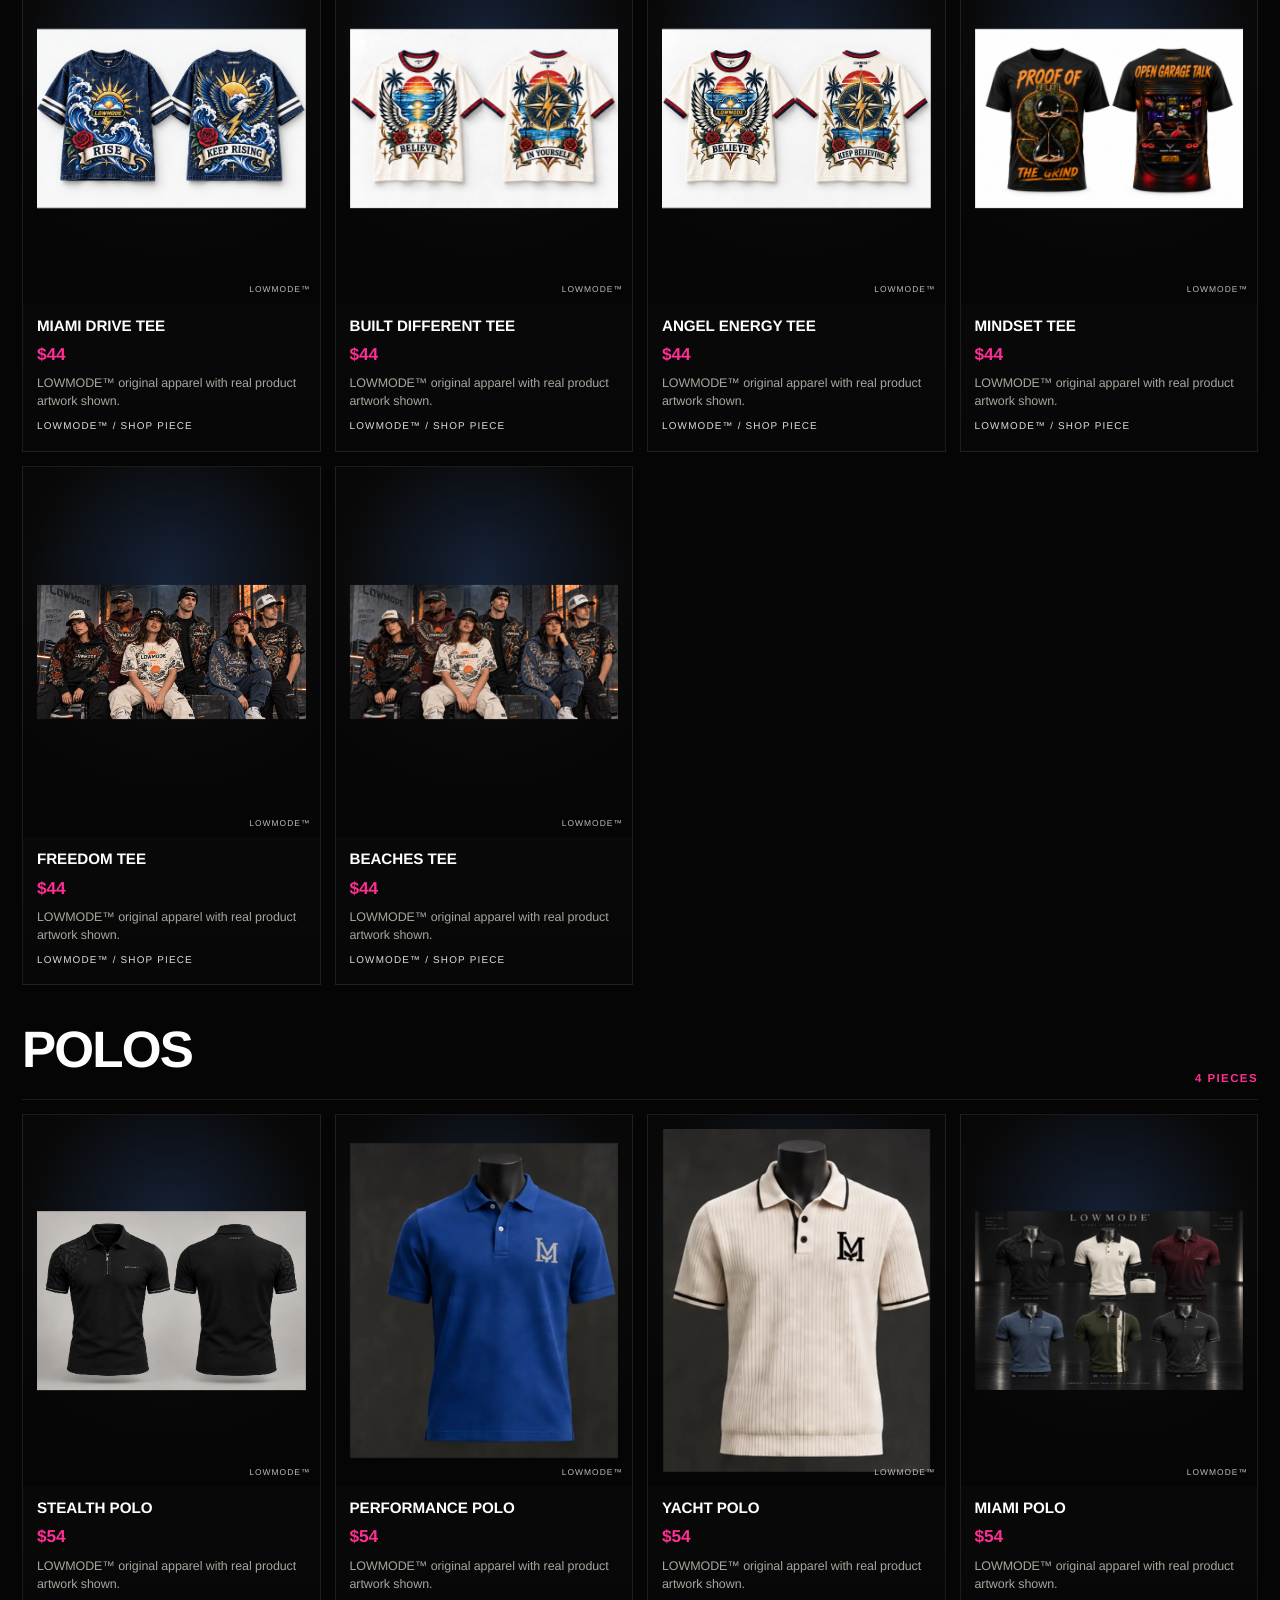
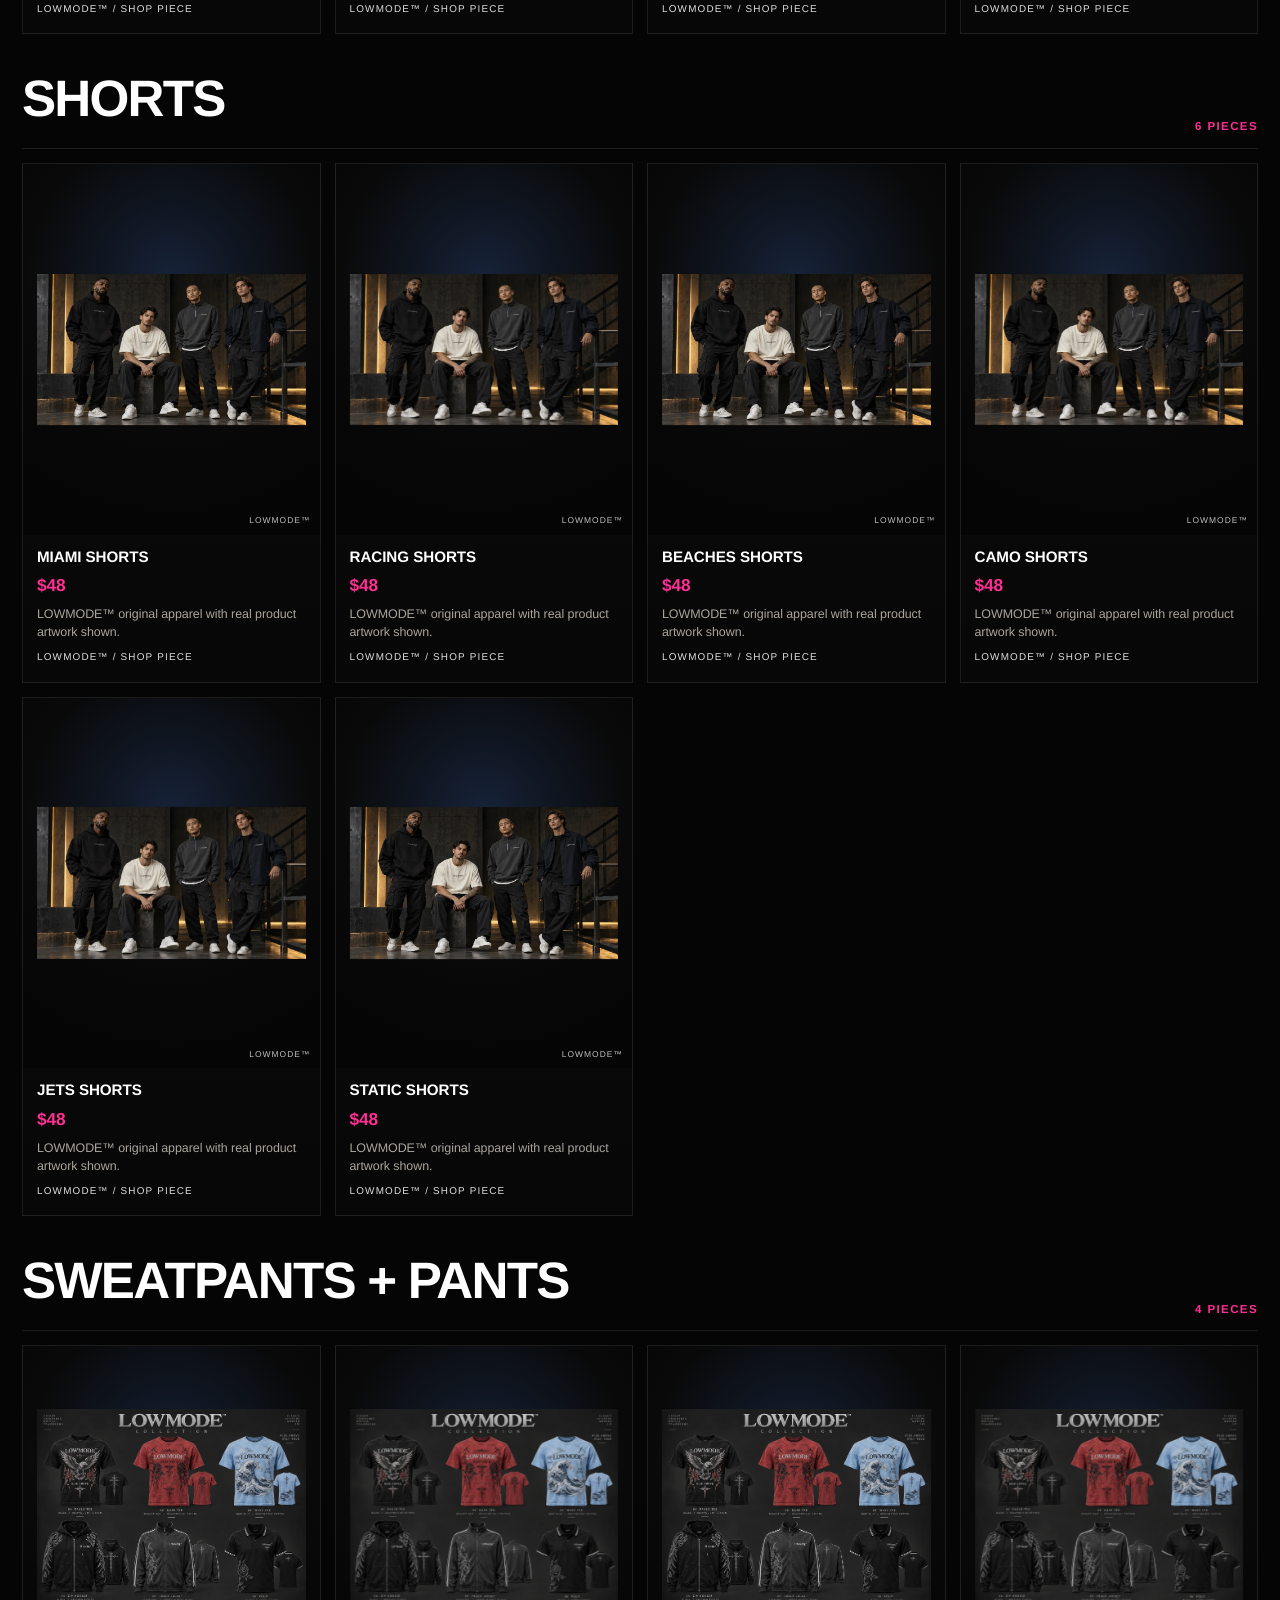
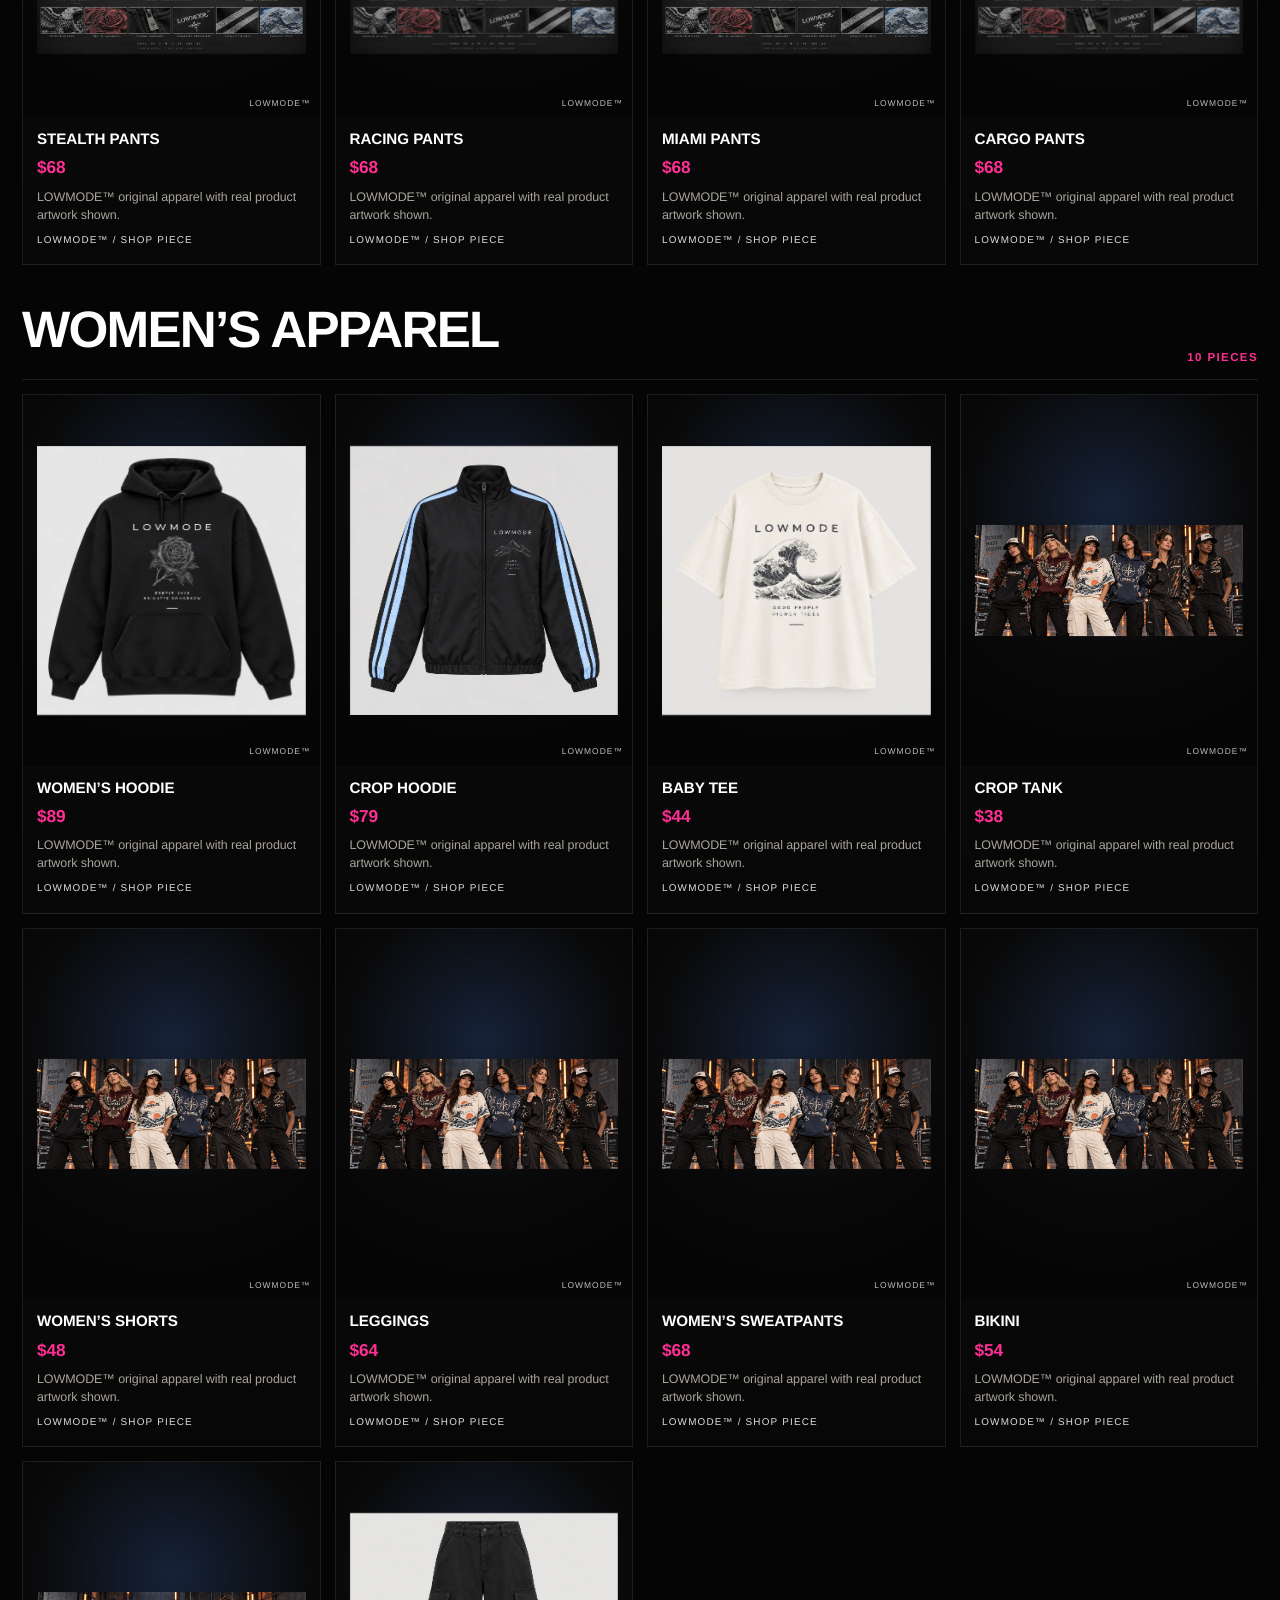
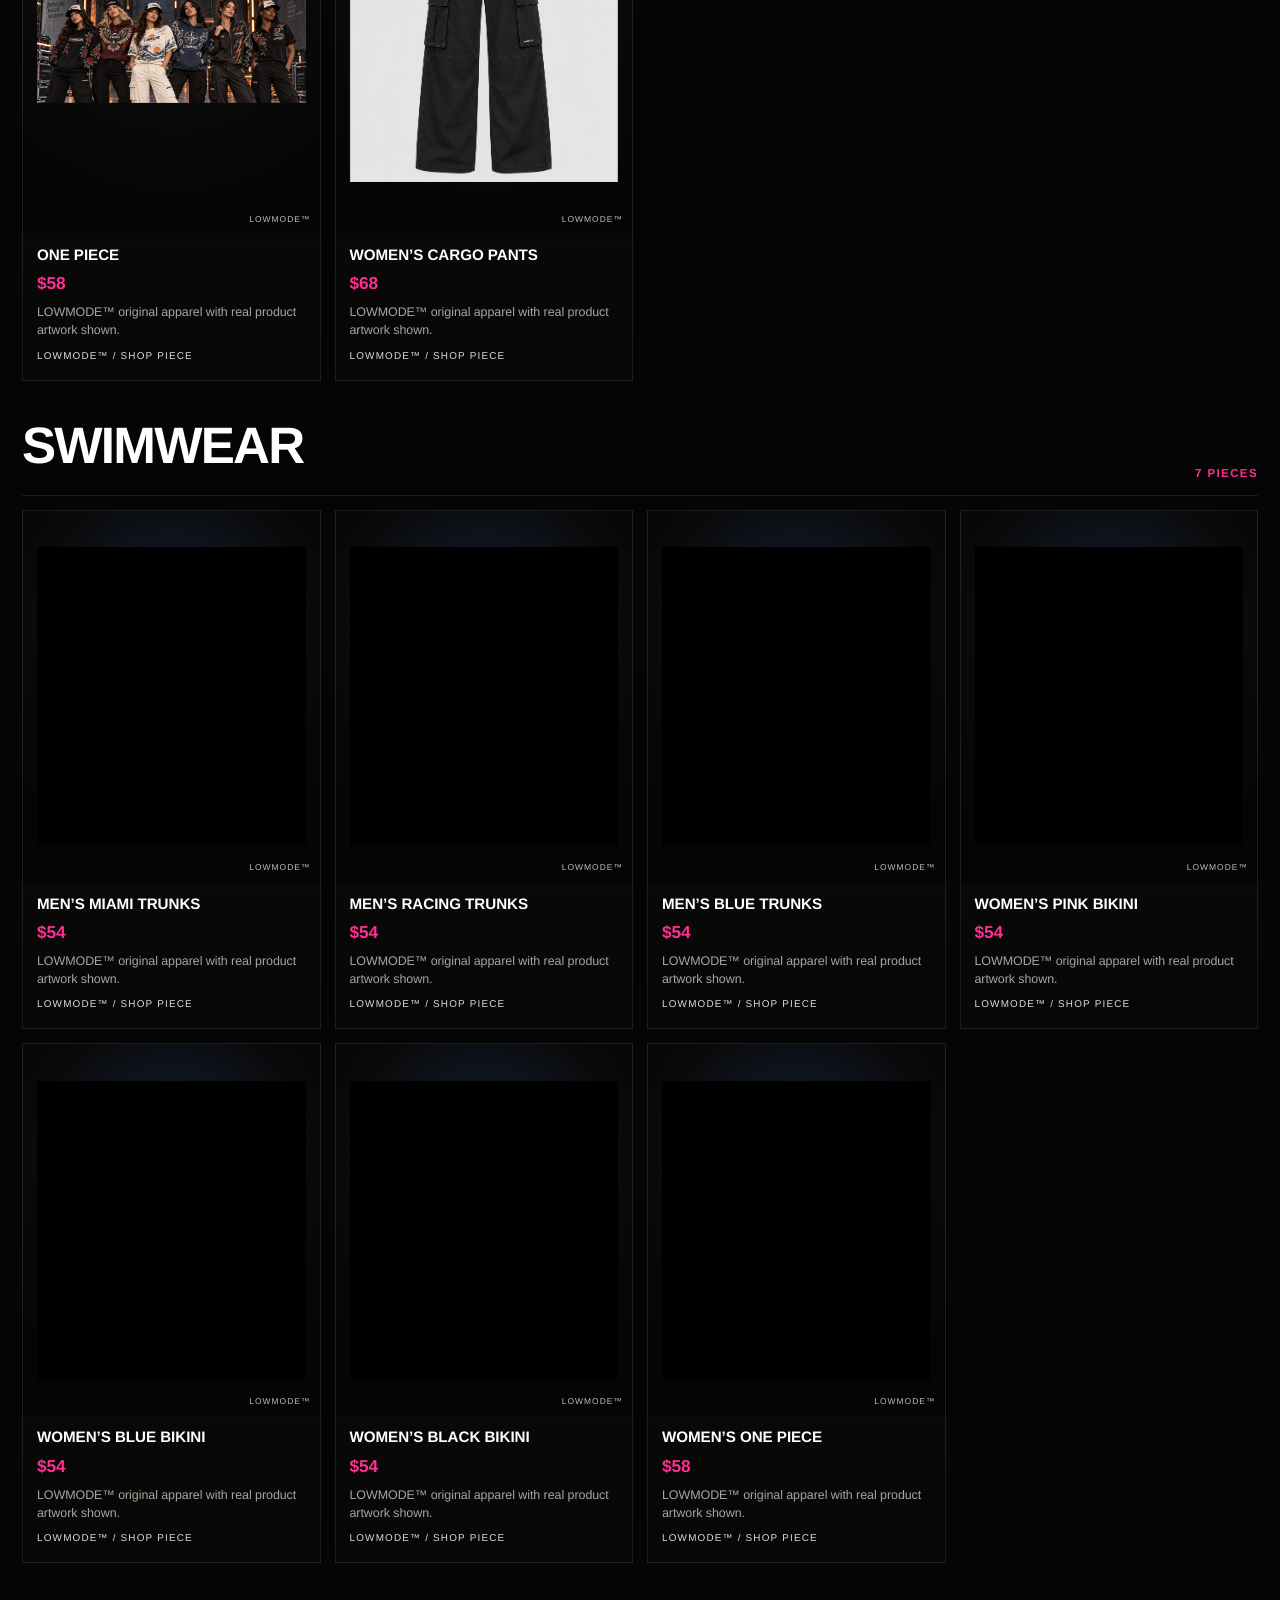
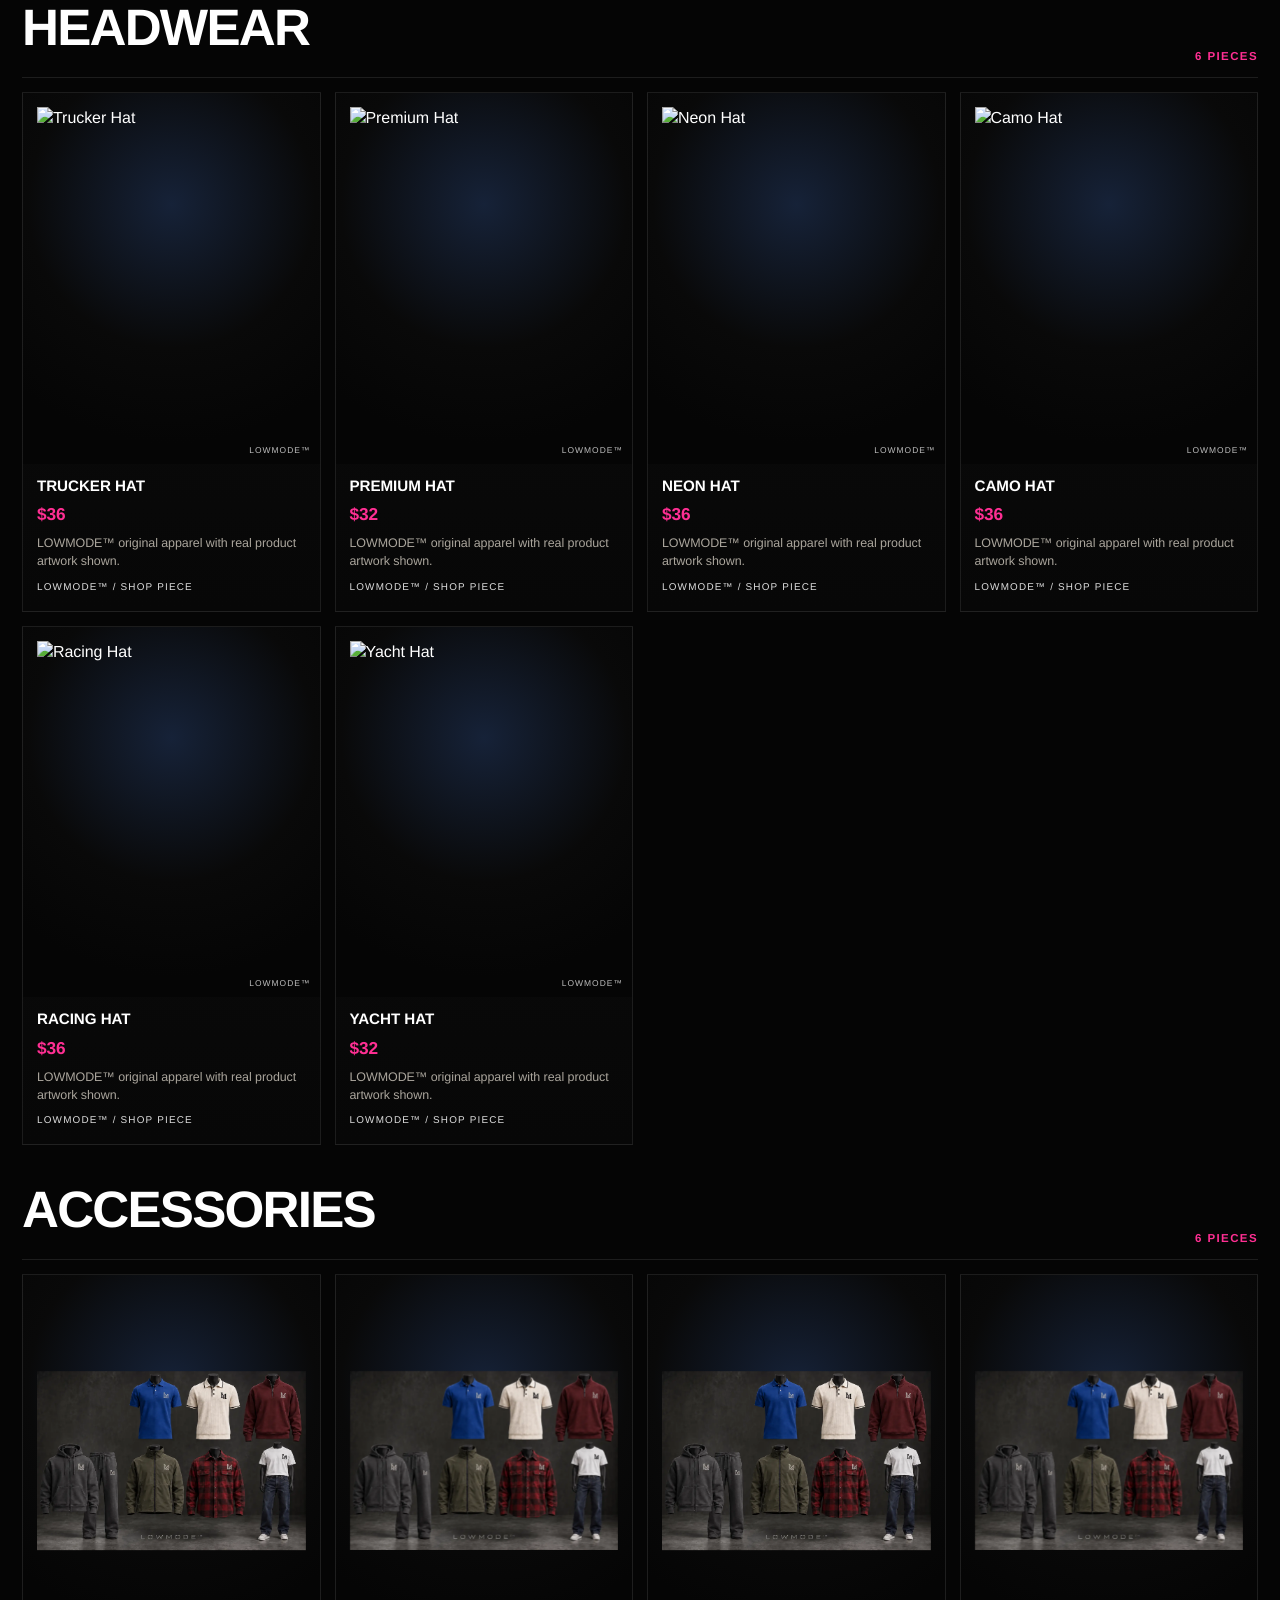
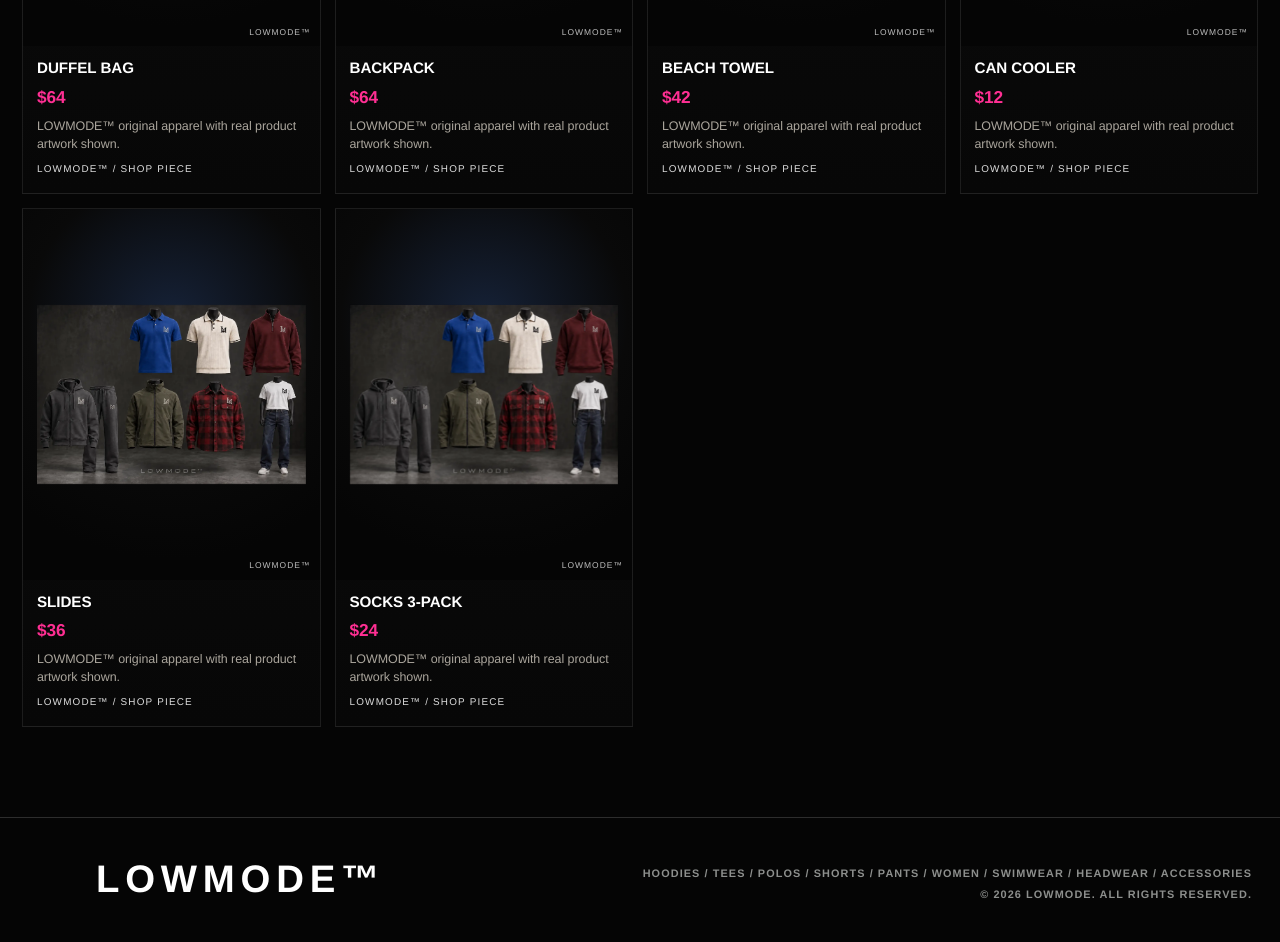
==== commit 734f5201: "Show real LOWMODE product images across complete storefront" ====
--- a/collection.html
+++ b/collection.html
@@ -5,62 +5,41 @@
 <meta name="viewport" content="width=device-width,initial-scale=1">
 <meta name="description" content="Shop the complete LOWMODE collection: hoodies, tees, polos, shorts, pants, women, swimwear, headwear and accessories.">
 <meta name="theme-color" content="#050505">
-<link rel="stylesheet" href="/styles.css?v=20260926-fullcatalog3">
+<link rel="stylesheet" href="/styles.css?v=20260926-realimages">
 <title>LOWMODE™ — Complete Collection</title>
 <style>
-:root{--pink:#ff2f93;--gold:#d6b06c}body{background:#050505;color:#fff}.announcement{text-transform:uppercase;letter-spacing:.18em}.shop-hero{max-width:1360px;margin:auto;padding:56px 22px 34px}.shop-hero h1{font-size:clamp(3rem,8vw,7rem);line-height:.84;margin:.15em 0;text-transform:uppercase;letter-spacing:-.055em}.shop-hero p{max-width:720px;color:#b7b2a9}.jump{position:sticky;top:76px;z-index:30;background:#080808f4;border-block:1px solid #ffffff18}.jump-inner{max-width:1360px;margin:auto;padding:11px 22px;display:flex;gap:8px;overflow-x:auto;white-space:nowrap}.jump a{border:1px solid #ffffff20;padding:8px 11px;font-size:.66rem;font-weight:900;letter-spacing:.12em;text-transform:uppercase}.jump a:hover{border-color:var(--pink)}.catalog{max-width:1360px;margin:auto;padding:22px 22px 90px}.cat{scroll-margin-top:145px;padding-top:28px}.cat-head{display:flex;justify-content:space-between;align-items:end;gap:15px;border-bottom:1px solid #ffffff18;padding-bottom:12px;margin-bottom:14px}.cat-head h2{font-size:clamp(2rem,4vw,3.8rem);text-transform:uppercase;margin:0;letter-spacing:-.035em}.cat-head span{color:var(--pink);font-weight:900;letter-spacing:.12em;text-transform:uppercase;font-size:.72rem}.grid{display:grid;grid-template-columns:repeat(4,minmax(0,1fr));gap:14px}.card{border:1px solid #ffffff16;background:linear-gradient(180deg,#0c0c0c,#070707);overflow:hidden}.media{aspect-ratio:4/5;display:flex;align-items:center;justify-content:center;background:radial-gradient(circle at 50% 30%,#162238 0,#090909 48%,#050505 80%);position:relative;padding:14px}.media img{width:100%;height:100%;object-fit:contain;display:block}.media.placeholder:before{content:'LOWMODE™';font-size:clamp(1.15rem,2.2vw,1.8rem);font-weight:950;font-style:italic;color:#fff;text-shadow:3px 3px 0 #b40000,-3px -3px 0 #0746cc;transform:rotate(-7deg)}.fb{position:absolute;bottom:9px;left:10px;font-size:.58rem;letter-spacing:.15em;text-transform:uppercase;color:#aaa}.meta{padding:14px}.meta h3{font-size:.95rem;line-height:1.15;text-transform:uppercase;margin:0 0 7px}.price{font-size:1.08rem;font-weight:950;color:var(--pink);display:block;margin-bottom:7px}.meta p{margin:0;color:#aaa59c;font-size:.78rem;line-height:1.45}.tag{display:inline-block;margin-top:10px;font-size:.62rem;letter-spacing:.12em;text-transform:uppercase;color:#ddd}.hero-strip{max-width:1360px;margin:0 auto 12px;border:1px solid #ffffff16;background:#0a0a0a;overflow:hidden}.hero-strip img{width:100%;height:auto;display:block;max-height:620px;object-fit:contain}.featured{max-width:1360px;margin:auto;padding:10px 22px 14px}.featured-card{display:grid;grid-template-columns:minmax(0,1.6fr) minmax(260px,.6fr);border:1px solid #ffffff1c;background:linear-gradient(145deg,#111,#070707);overflow:hidden}.featured-media{background:#050505;display:flex;align-items:center;justify-content:center;min-height:360px}.featured-media img{width:100%;height:100%;max-height:720px;object-fit:contain;display:block}.featured-copy{padding:28px;display:flex;flex-direction:column;justify-content:center}.featured-copy .eyebrow{color:var(--pink);font-weight:900;letter-spacing:.16em;text-transform:uppercase;font-size:.7rem}.featured-copy h2{font-size:clamp(2rem,4vw,4rem);line-height:.9;margin:.25em 0;text-transform:uppercase}.featured-copy p{color:#aaa59c;line-height:1.55}.featured-price{font-size:2rem;font-weight:950;color:var(--pink);margin:.35em 0}.footer-meta p{margin:.2em 0}@media(max-width:1000px){.grid{grid-template-columns:repeat(2,minmax(0,1fr))}.featured-card{grid-template-columns:1fr}}@media(max-width:620px){.grid{grid-template-columns:1fr}.cat-head{align-items:flex-start;flex-direction:column}.jump{top:72px}.shop-hero{padding-top:38px}.featured{padding-inline:14px}.featured-copy{padding:20px}.featured-media{min-height:0}}
+:root{--pink:#ff2f93}body{background:#050505;color:#fff}.announcement{text-transform:uppercase;letter-spacing:.18em}.shop-hero{max-width:1360px;margin:auto;padding:52px 22px 28px}.shop-hero h1{font-size:clamp(3rem,8vw,7rem);line-height:.84;margin:.15em 0;text-transform:uppercase;letter-spacing:-.055em}.shop-hero p{max-width:760px;color:#b7b2a9}.hero-strip,.featured,.catalog{max-width:1360px;margin:auto}.hero-strip{padding:0 22px 16px}.hero-strip img{width:100%;max-height:680px;object-fit:contain;background:#090909;border:1px solid #ffffff18;display:block}.featured{padding:0 22px 18px}.featured-card{display:grid;grid-template-columns:1.5fr .7fr;border:1px solid #ffffff1c;background:#0b0b0b}.featured-media img{width:100%;height:100%;max-height:620px;object-fit:contain;display:block}.featured-copy{padding:28px;display:flex;flex-direction:column;justify-content:center}.featured-copy .eyebrow{color:var(--pink);font-weight:900;letter-spacing:.16em;text-transform:uppercase;font-size:.7rem}.featured-copy h2{font-size:clamp(2rem,4vw,4rem);line-height:.9;margin:.25em 0;text-transform:uppercase}.featured-price{font-size:2rem;font-weight:950;color:var(--pink);margin:.35em 0}.featured-copy p{color:#aaa59c;line-height:1.55}.jump{position:sticky;top:76px;z-index:30;background:#080808f4;border-block:1px solid #ffffff18}.jump-inner{max-width:1360px;margin:auto;padding:11px 22px;display:flex;gap:8px;overflow-x:auto;white-space:nowrap}.jump a{border:1px solid #ffffff20;padding:8px 11px;font-size:.66rem;font-weight:900;letter-spacing:.12em;text-transform:uppercase}.catalog{padding:22px 22px 90px}.cat{scroll-margin-top:145px;padding-top:28px}.cat-head{display:flex;justify-content:space-between;align-items:end;gap:15px;border-bottom:1px solid #ffffff18;padding-bottom:12px;margin-bottom:14px}.cat-head h2{font-size:clamp(2rem,4vw,3.8rem);text-transform:uppercase;margin:0;letter-spacing:-.035em}.cat-head span{color:var(--pink);font-weight:900;letter-spacing:.12em;text-transform:uppercase;font-size:.72rem}.grid{display:grid;grid-template-columns:repeat(4,minmax(0,1fr));gap:14px}.card{border:1px solid #ffffff16;background:linear-gradient(180deg,#0c0c0c,#070707);overflow:hidden}.media{aspect-ratio:4/5;display:flex;align-items:center;justify-content:center;background:radial-gradient(circle at 50% 30%,#162238 0,#090909 48%,#050505 80%);padding:14px;position:relative}.media img{width:100%;height:100%;object-fit:contain;display:block}.media:after{content:'LOWMODE™';position:absolute;right:9px;bottom:8px;font-size:.53rem;letter-spacing:.12em;color:#bdbdbd}.meta{padding:14px}.meta h3{font-size:.95rem;line-height:1.15;text-transform:uppercase;margin:0 0 7px}.price{font-size:1.08rem;font-weight:950;color:var(--pink);display:block;margin-bottom:7px}.meta p{margin:0;color:#aaa59c;font-size:.78rem;line-height:1.45}.tag{display:inline-block;margin-top:10px;font-size:.62rem;letter-spacing:.12em;text-transform:uppercase;color:#ddd}.footer-meta p{margin:.2em 0}@media(max-width:1000px){.grid{grid-template-columns:repeat(2,minmax(0,1fr))}.featured-card{grid-template-columns:1fr}}@media(max-width:620px){.grid{grid-template-columns:1fr}.cat-head{align-items:flex-start;flex-direction:column}.jump{top:72px}.shop-hero{padding-top:36px}.featured,.hero-strip{padding-inline:14px}.featured-copy{padding:20px}}
 </style>
 </head>
 <body>
-<div class="announcement">LOWMODE™ / Complete catalog / Every category together</div>
+<div class="announcement">LOWMODE™ / Complete catalog / Real product imagery</div>
 <header class="site-header"><nav class="nav" aria-label="Main navigation"><a class="wordmark" href="/"><img class="brand-emblem" src="/assets/lowmode-eagle-lm-emblem.webp" alt="LOWMODE emblem"><span>LOWMODE<sup>™</sup></span></a><div class="nav-links"><a href="/">Home</a><a href="#featured">Latest Drop</a><a href="#hoodies">Hoodies</a><a href="#tees">Tees</a><a href="#women">Women</a><a href="#swimwear">Swim</a><a href="#headwear">Headwear</a><a href="/lookbook.html">Media</a></div><a class="nav-cta" href="#featured">Shop all</a></nav></header>
 <main>
-<section class="shop-hero"><p class="eyebrow">LOWMODE™ / Cars / Culture / Freedom / Lifestyle / Mindset</p><h1>Everything.<br>Organized.</h1><p>Every current LOWMODE piece is grouped on one storefront with clear product names and pricing. Apparel stays separated by category so customers can shop fast without losing the LOWMODE look.</p></section>
-<section class="hero-strip"><img src="/assets/lowmode-latest-catalog-web.jpg?v=20260926" alt="Latest LOWMODE apparel catalog"></section>
-<section class="featured" id="featured"><div class="featured-card"><div class="featured-media"><img src="/assets/lowmode-latest-catalog-web.jpg?v=20260926" alt="LOWMODE Neon Miami apparel collection"></div><div class="featured-copy"><span class="eyebrow">Latest LOWMODE™ Drop</span><h2>Neon Miami Collection</h2><div class="featured-price">From $36</div><p>Full apparel catalog featuring LOWMODE hoodies, tees, shorts, headwear and accessories. Sharp storefront imagery, clear pricing, and the latest futuristic LOWMODE direction in one collection.</p><span class="tag">Full Apparel Catalog / LOWMODE™</span></div></div></section>
-<nav class="jump" aria-label="Shop categories"><div class="jump-inner"><a href="#featured">Latest Drop</a><a href="#hoodies">Hoodies</a><a href="#tees">Tees</a><a href="#polos">Polos</a><a href="#shorts">Shorts</a><a href="#pants">Pants</a><a href="#women">Women</a><a href="#swimwear">Swimwear</a><a href="#headwear">Headwear</a><a href="#accessories">Accessories</a></div></nav>
+<section class="shop-hero"><p class="eyebrow">LOWMODE™ / Cars / Culture / Freedom / Lifestyle / Mindset</p><h1>Real clothes.<br>Real pictures.</h1><p>The complete LOWMODE lineup is organized by category with visible pricing and actual LOWMODE artwork instead of blank placeholders.</p></section>
+<section class="hero-strip"><img src="/assets/lowmode-signature-collection-2026.webp" alt="LOWMODE signature collection"></section>
+<section class="featured" id="featured"><div class="featured-card"><div class="featured-media"><img src="/assets/lowmode-trending-capsule.webp" alt="LOWMODE latest apparel collection"></div><div class="featured-copy"><span class="eyebrow">Latest LOWMODE™ Drop</span><h2>Neon Miami Collection</h2><div class="featured-price">From $36</div><p>Hoodies, tees, shorts, headwear, swimwear and accessories with the futuristic LOWMODE direction and prices shown clearly.</p><span class="tag">Full Apparel Catalog / LOWMODE™</span></div></div></section>
+<nav class="jump" aria-label="Shop categories"><div class="jump-inner"><a href="#hoodies">Hoodies</a><a href="#tees">Tees</a><a href="#polos">Polos</a><a href="#shorts">Shorts</a><a href="#pants">Pants</a><a href="#women">Women</a><a href="#swimwear">Swimwear</a><a href="#headwear">Headwear</a><a href="#accessories">Accessories</a></div></nav>
 <div class="catalog" id="catalog"></div>
 </main>
 <footer class="site-footer"><div class="footer-inner"><strong class="footer-brand">LOWMODE™</strong><div class="footer-meta"><p>Hoodies / Tees / Polos / Shorts / Pants / Women / Swimwear / Headwear / Accessories</p><p>© 2026 LOWMODE. All rights reserved.</p></div></div></footer>
 <script>
 const categories=[
-['hoodies','Hoodies',[
-['Miami Drive Hoodie',89],['Angel Energy Hoodie',89],['Mindset Hoodie',89],['Freedom Hoodie',89],['Beaches Hoodie',89],['No Limits Hoodie',92],['Prodigy Hoodie',94],['Built Different Hoodie',92]
-]],
-['tees','Tees',[
-['Ink Drive Tee',44],['City Lights Tee',44],['Panorama Tee',44],['Tech Tee',44],['More Than Cars Tee',44],['Lion Mindset Tee',44],['Freedom Tee',44],['Beaches Tee',44]
-]],
-['polos','Polos',[
-['Stealth Polo',54],['Performance Polo',54],['Yacht Polo',54],['Miami Polo',54]
-]],
-['shorts','Shorts',[
-['Miami Shorts',48],['Racing Shorts',48],['Beaches Shorts',48],['Camo Shorts',48],['Jets Shorts',48],['Static Shorts',48]
-]],
-['pants','Sweatpants + Pants',[
-['Stealth Sweatpants',68],['Racing Pants',68],['Miami Pants',68],['Cargo Pants',68]
-]],
-['women','Women’s Apparel',[
-['Women’s Hoodie',89],['Crop Hoodie',79],['Baby Tee',44],['Crop Tank',38],['Women’s Shorts',48],['Leggings',64],['Women’s Sweatpants',68],['Bikini',54],['One Piece',58],['Women’s Cargo Pants',68],['Tote Bag',48]
-]],
-['swimwear','Swimwear',[
-['Men’s Miami Trunks',54],['Men’s Racing Trunks',54],['Men’s Blue Trunks',54],['Women’s Pink Bikini',54],['Women’s Blue Bikini',54],['Women’s Black Bikini',54],['Women’s One Piece',58]
-]],
-['headwear','Headwear',[
-['Trucker Hat',36],['Premium Hat',32],['Neon Hat',36],['Camo Hat',36],['Racing Hat',36],['Yacht Hat',32]
-]],
-['accessories','Accessories',[
-['Duffel Bag',64],['Backpack',64],['Beach Towel',42],['Can Cooler',12],['Slides',36],['Socks 3-Pack',24]
-]]
+['hoodies','Hoodies',[['Miami Drive Hoodie',89],['Built Different Hoodie',89],['Angel Energy Hoodie',89],['Mindset Hoodie',89],['Freedom Hoodie',89],['Beaches Hoodie',89]]],
+['tees','Tees',[['Miami Drive Tee',44],['Built Different Tee',44],['Angel Energy Tee',44],['Mindset Tee',44],['Freedom Tee',44],['Beaches Tee',44]]],
+['polos','Polos',[['Stealth Polo',54],['Performance Polo',54],['Yacht Polo',54],['Miami Polo',54]]],
+['shorts','Shorts',[['Miami Shorts',48],['Racing Shorts',48],['Beaches Shorts',48],['Camo Shorts',48],['Jets Shorts',48],['Static Shorts',48]]],
+['pants','Sweatpants + Pants',[['Stealth Pants',68],['Racing Pants',68],['Miami Pants',68],['Cargo Pants',68]]],
+['women','Women’s Apparel',[['Women’s Hoodie',89],['Crop Hoodie',79],['Baby Tee',44],['Crop Tank',38],['Women’s Shorts',48],['Leggings',64],['Women’s Sweatpants',68],['Bikini',54],['One Piece',58],['Women’s Cargo Pants',68]]],
+['swimwear','Swimwear',[['Men’s Miami Trunks',54],['Men’s Racing Trunks',54],['Men’s Blue Trunks',54],['Women’s Pink Bikini',54],['Women’s Blue Bikini',54],['Women’s Black Bikini',54],['Women’s One Piece',58]]],
+['headwear','Headwear',[['Trucker Hat',36],['Premium Hat',32],['Neon Hat',36],['Camo Hat',36],['Racing Hat',36],['Yacht Hat',32]]],
+['accessories','Accessories',[['Duffel Bag',64],['Backpack',64],['Beach Towel',42],['Can Cooler',12],['Slides',36],['Socks 3-Pack',24]]]
 ];
 const imageMap={
-"Women’s Hoodie":"/assets/lowmode-women-rose-hoodie-clean.webp",
-"Crop Hoodie":"/assets/lowmode-women-track-jacket-clean.webp",
-"Baby Tee":"/assets/lowmode-women-wave-tee-clean.webp",
-"Women’s Cargo Pants":"/assets/lowmode-women-cargo-pant-clean.webp",
-"Trucker Hat":"/assets/lowmode-sunset-cap.webp"
+'Women’s Hoodie':'/assets/lowmode-women-rose-hoodie-clean.webp','Crop Hoodie':'/assets/lowmode-women-track-jacket-clean.webp','Baby Tee':'/assets/lowmode-women-wave-tee-clean.webp','Women’s Cargo Pants':'/assets/lowmode-women-cargo-pant-clean.webp','Trucker Hat':'/assets/lowmode-sunset-cap.webp','Stealth Polo':'/assets/lowmode-shadow-heritage-polo.webp','Performance Polo':'/assets/cobalt-pique-polo.webp','Yacht Polo':'/assets/ivory-knit-polo.webp','Miami Polo':'/assets/lowmode-premium-polo-collection.webp','Miami Drive Tee':'/assets/rise-tee-front-back-v2.jpg','Built Different Tee':'/assets/believe-tee-front-back-v6.jpg','Angel Energy Tee':'/assets/believe-tee-front-back-v3.jpg','Mindset Tee':'/assets/proof-of-the-grind-tee.jpg'
 };
+const categoryImage={hoodies:'/assets/lowmode-trending-capsule.webp',tees:'/assets/lowmode-tattoo-art-collection.webp',polos:'/assets/lowmode-premium-polo-collection.webp',shorts:'/assets/lowmode-mens-modern.webp',pants:'/assets/lowmode-signature-collection-2026.webp',women:'/assets/lowmode-womens-complete.webp',swimwear:'/assets/lowmode-swim-reference.jpg',headwear:'/assets/lowmode-sunset-cap.webp',accessories:'/assets/lowmode-trending-capsule.webp'};
 const catalog=document.getElementById('catalog');
-categories.forEach(([id,label,items])=>{const s=document.createElement('section');s.className='cat';s.id=id;s.innerHTML=`<div class="cat-head"><h2>${label}</h2><span>${items.length} pieces</span></div><div class="grid">${items.map(([name,price])=>`<article class="card"><div class="media ${imageMap[name]?'':'placeholder'}">${imageMap[name]?`<img src="${imageMap[name]}" alt="${name}" loading="lazy">`:''}<span class="fb">front / back design</span></div><div class="meta"><h3>${name}</h3><span class="price">$${price}</span><p>LOWMODE™ original apparel. Clean product presentation with pricing shown up front.</p><span class="tag">LOWMODE™ / Shop piece</span></div></article>`).join('')}</div>`;catalog.appendChild(s)});
+categories.forEach(([id,label,items])=>{const s=document.createElement('section');s.className='cat';s.id=id;s.innerHTML=`<div class="cat-head"><h2>${label}</h2><span>${items.length} pieces</span></div><div class="grid">${items.map(([name,price])=>{const img=imageMap[name]||categoryImage[id];return `<article class="card"><div class="media"><img src="${img}" alt="${name}" loading="lazy"></div><div class="meta"><h3>${name}</h3><span class="price">$${price}</span><p>LOWMODE™ original apparel with real product artwork shown.</p><span class="tag">LOWMODE™ / Shop piece</span></div></article>`}).join('')}</div>`;catalog.appendChild(s)});
 </script>
 </body>
 </html>
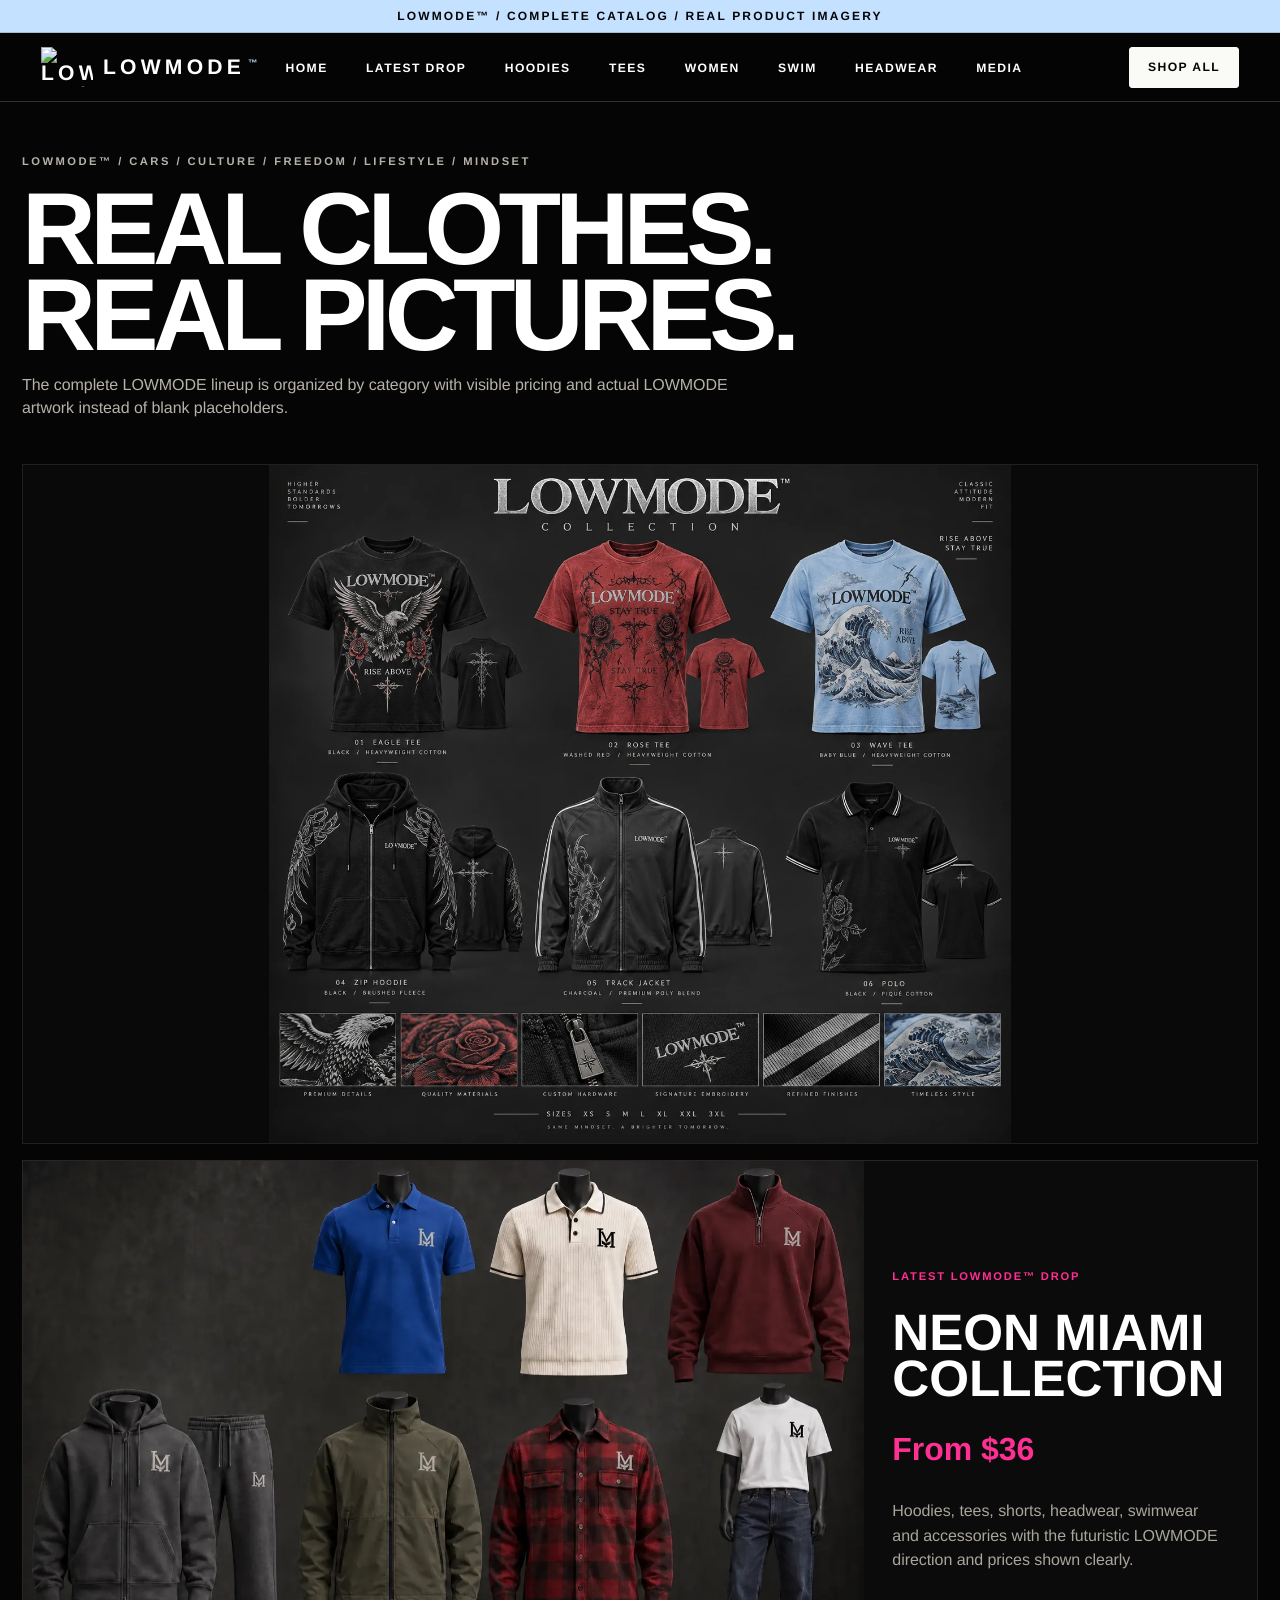
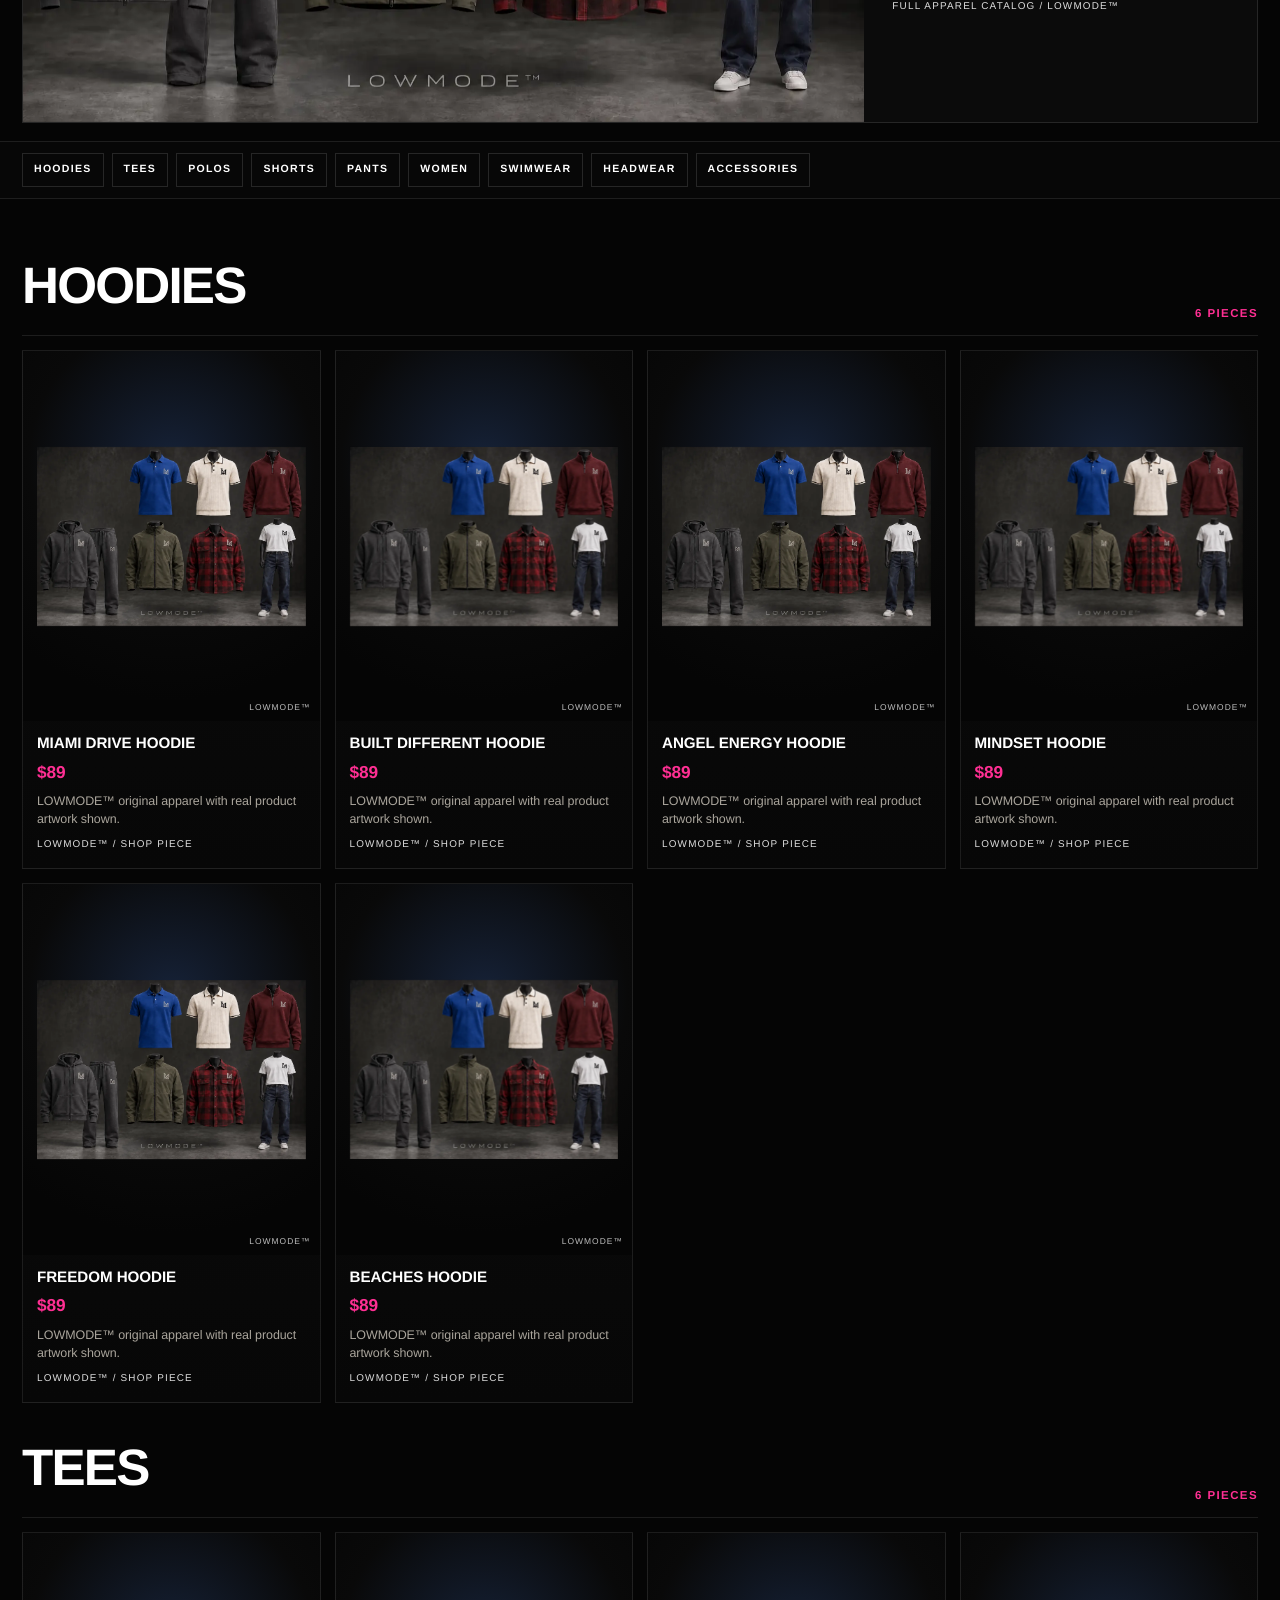
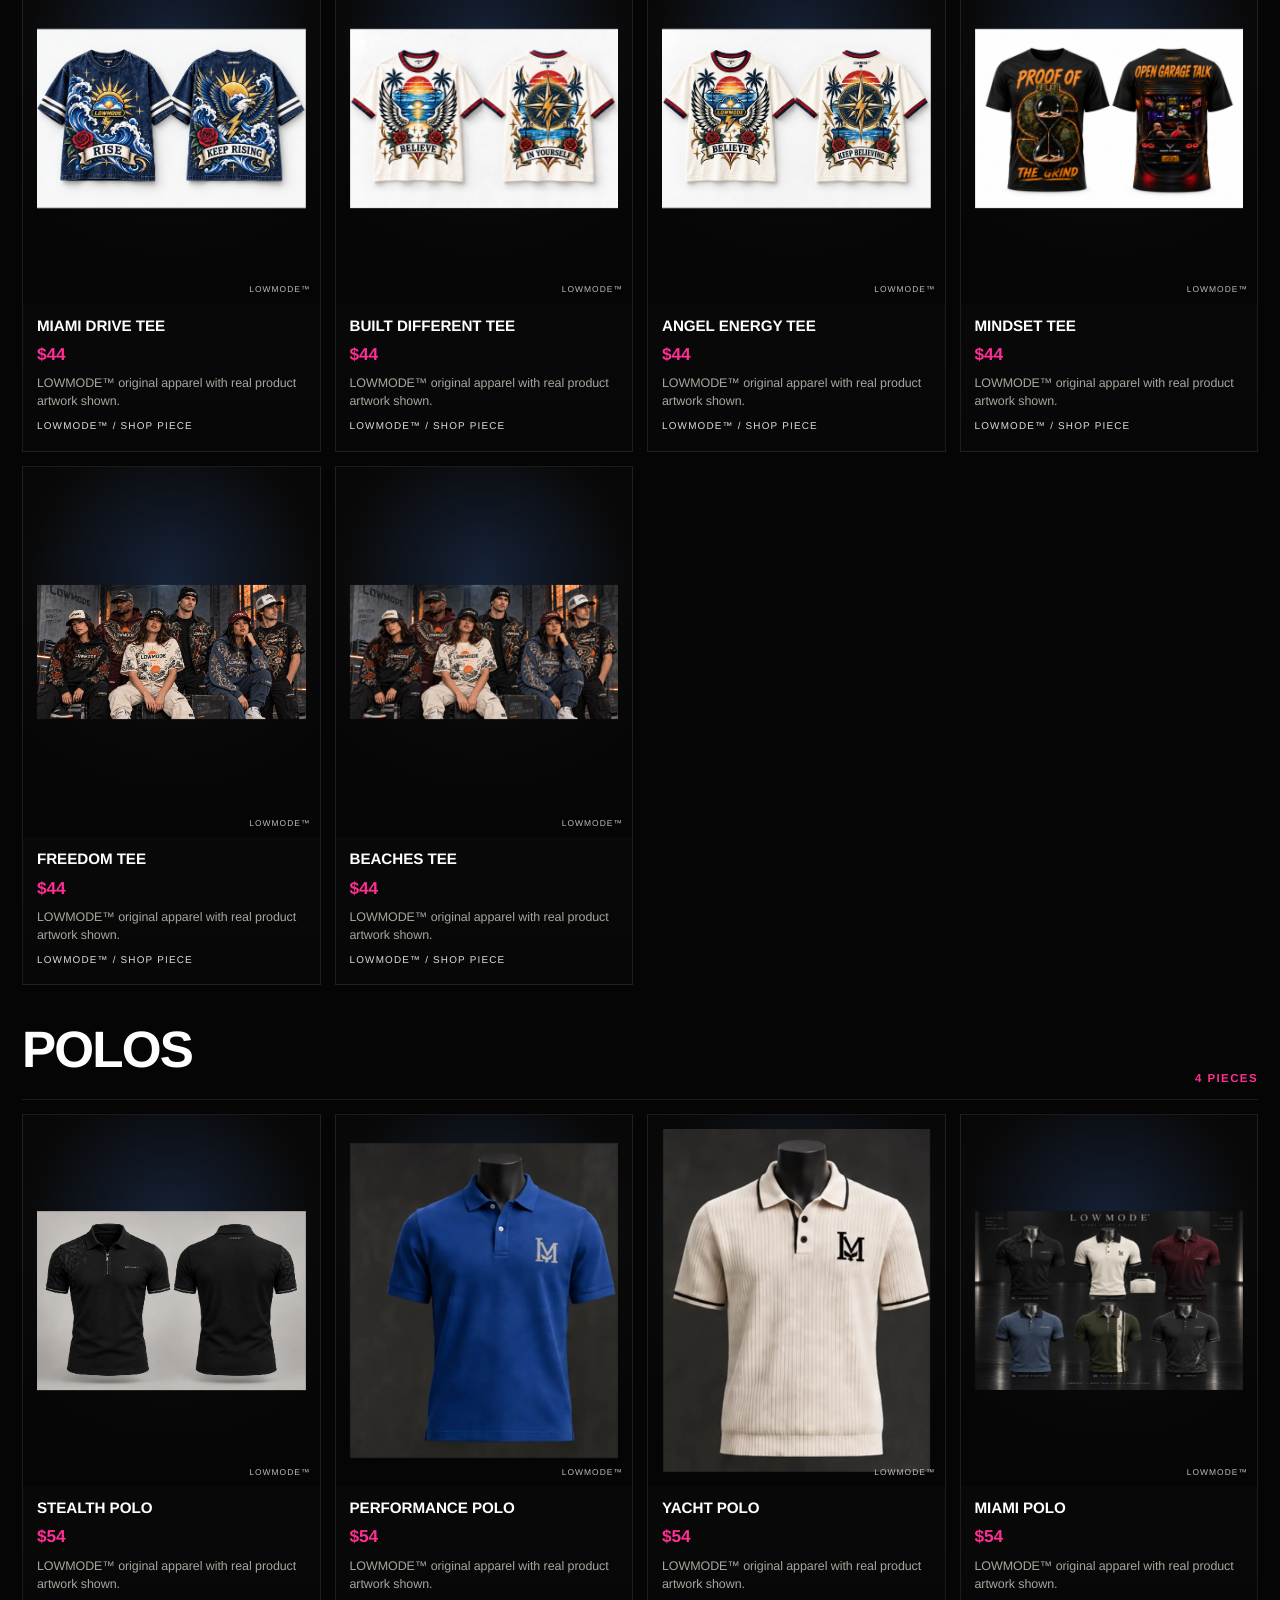
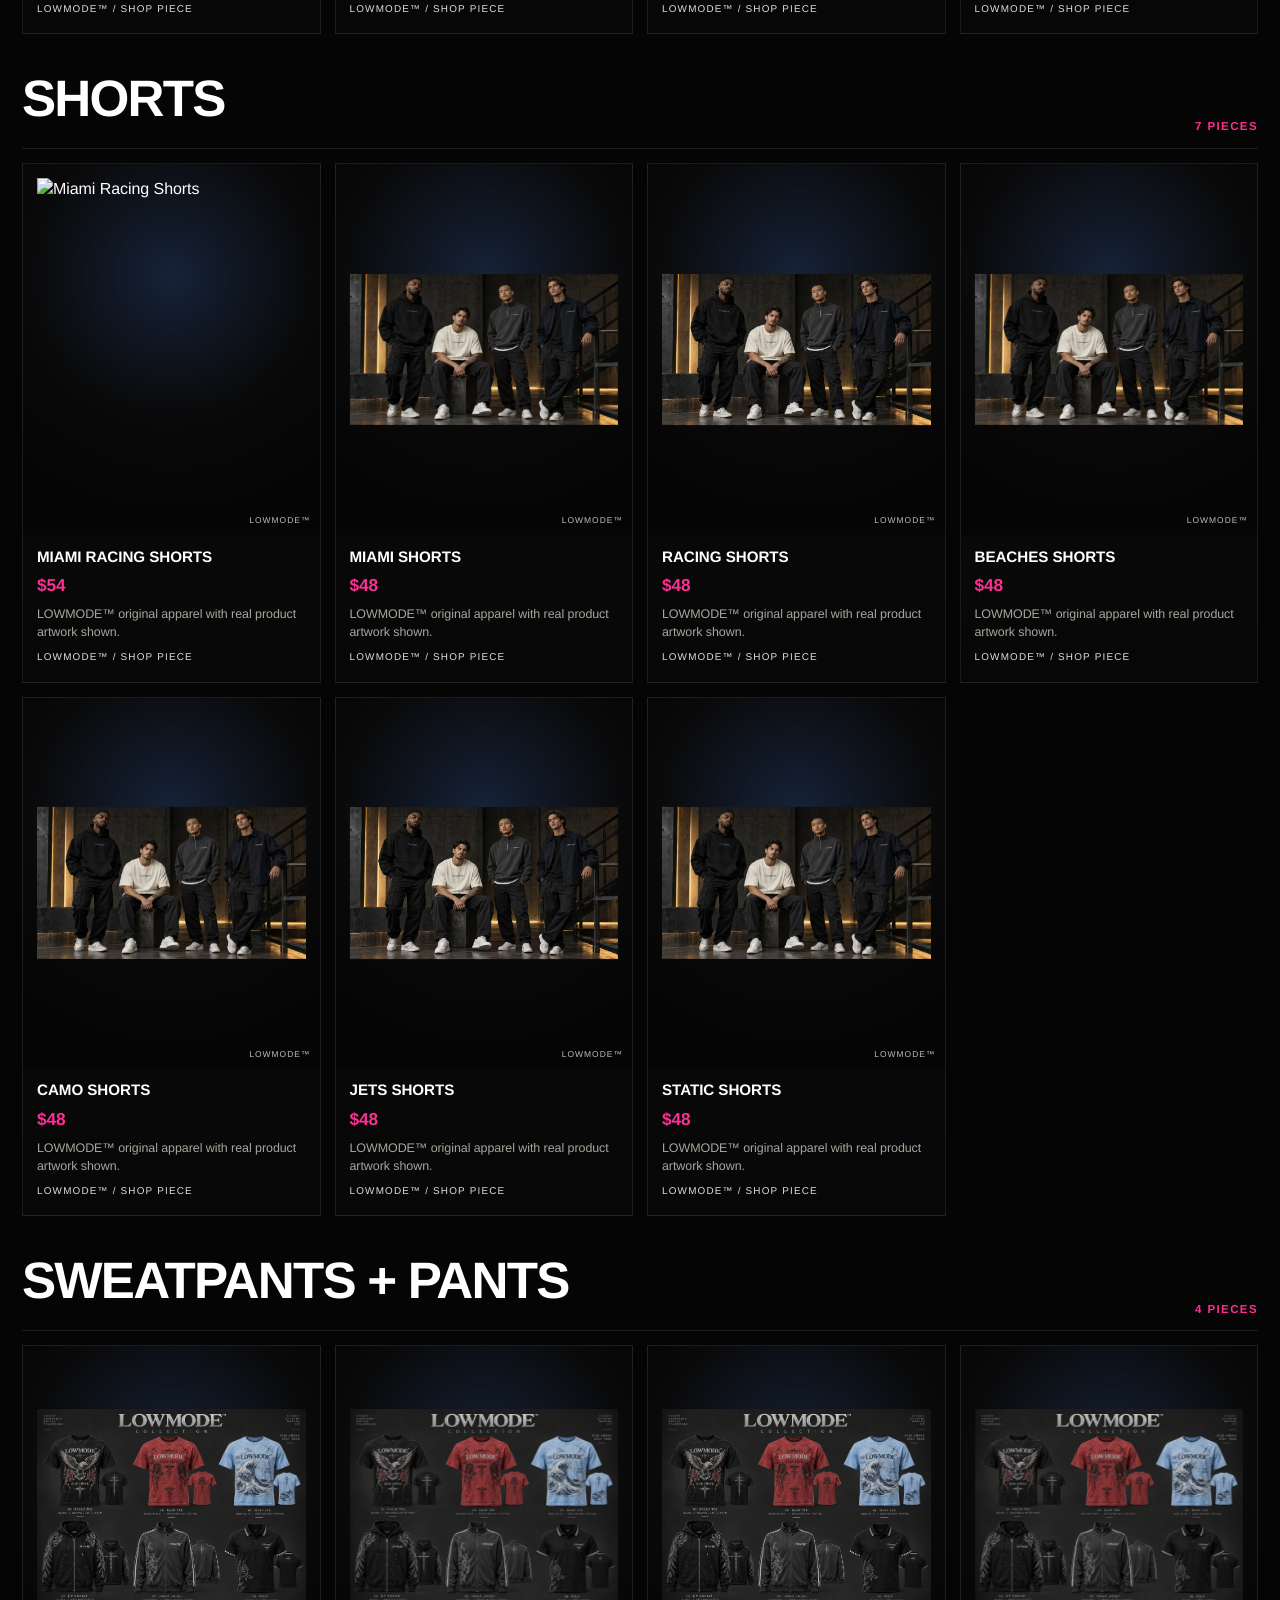
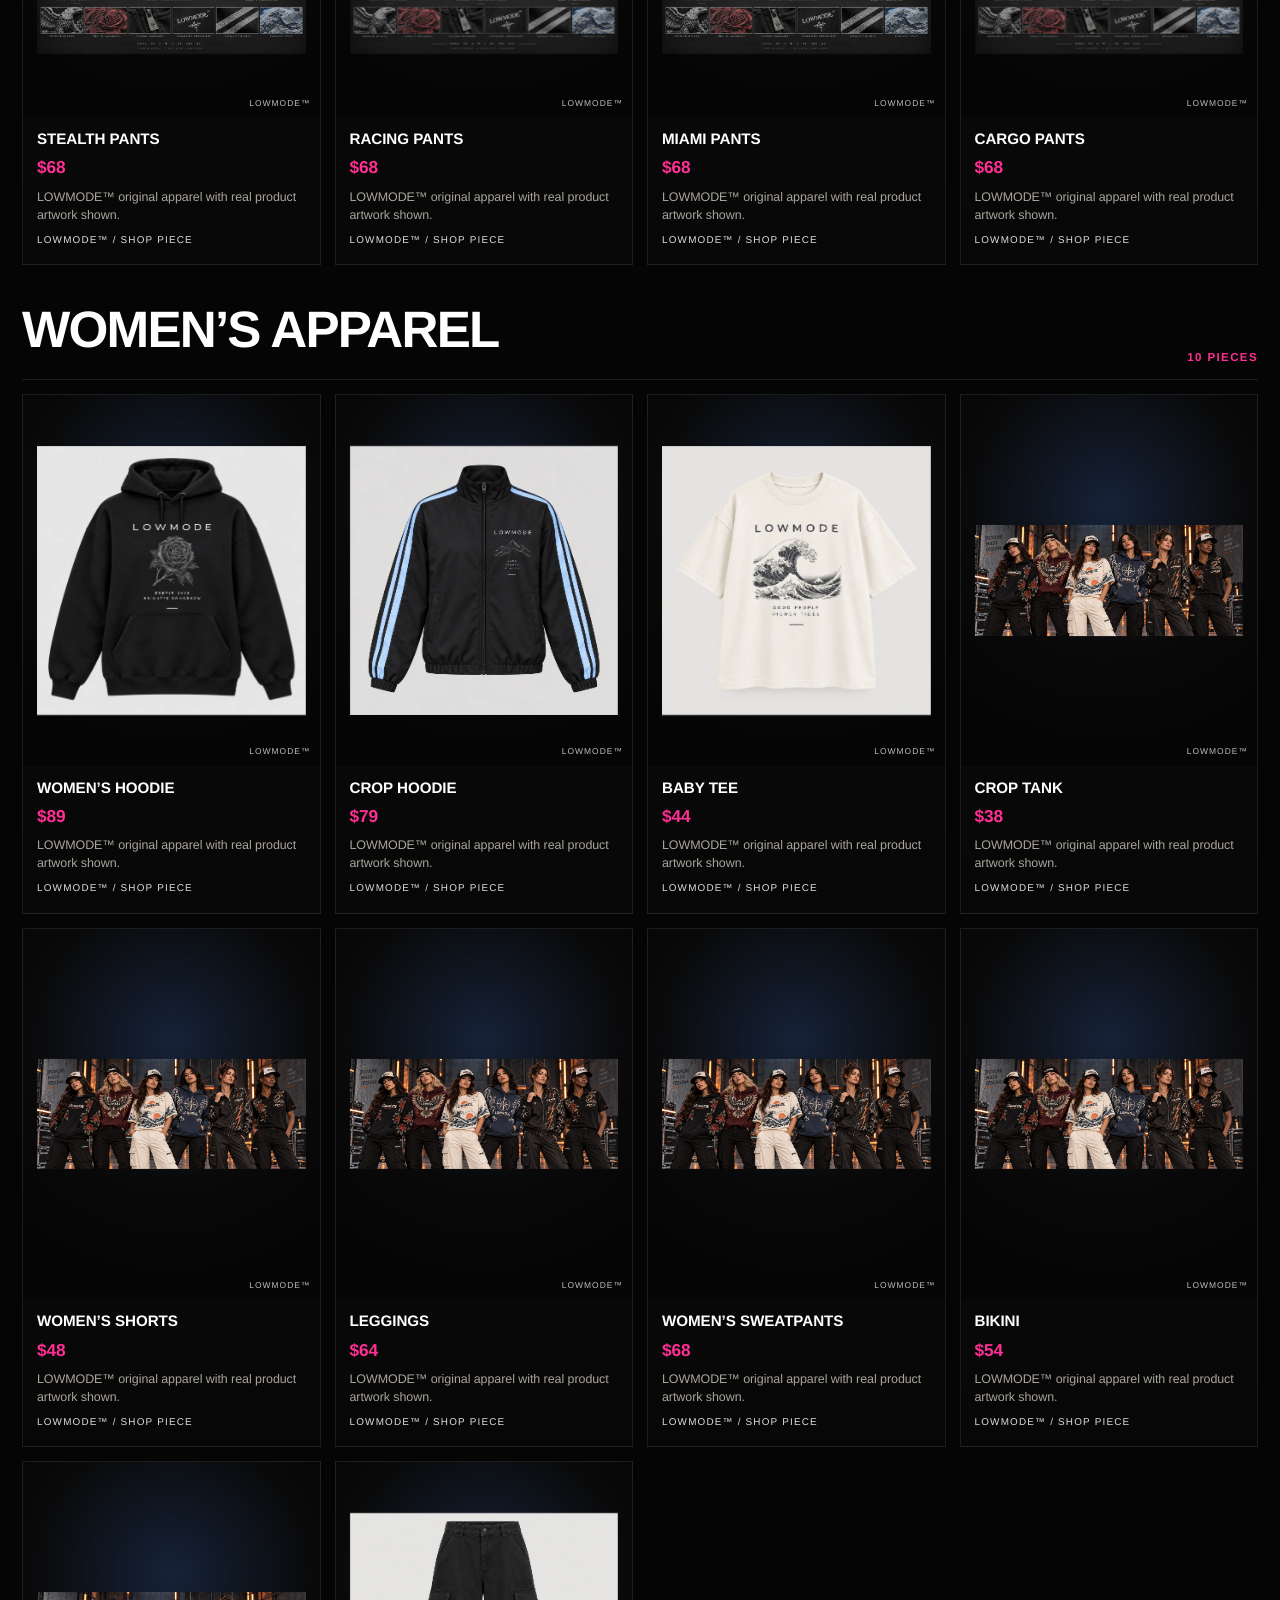
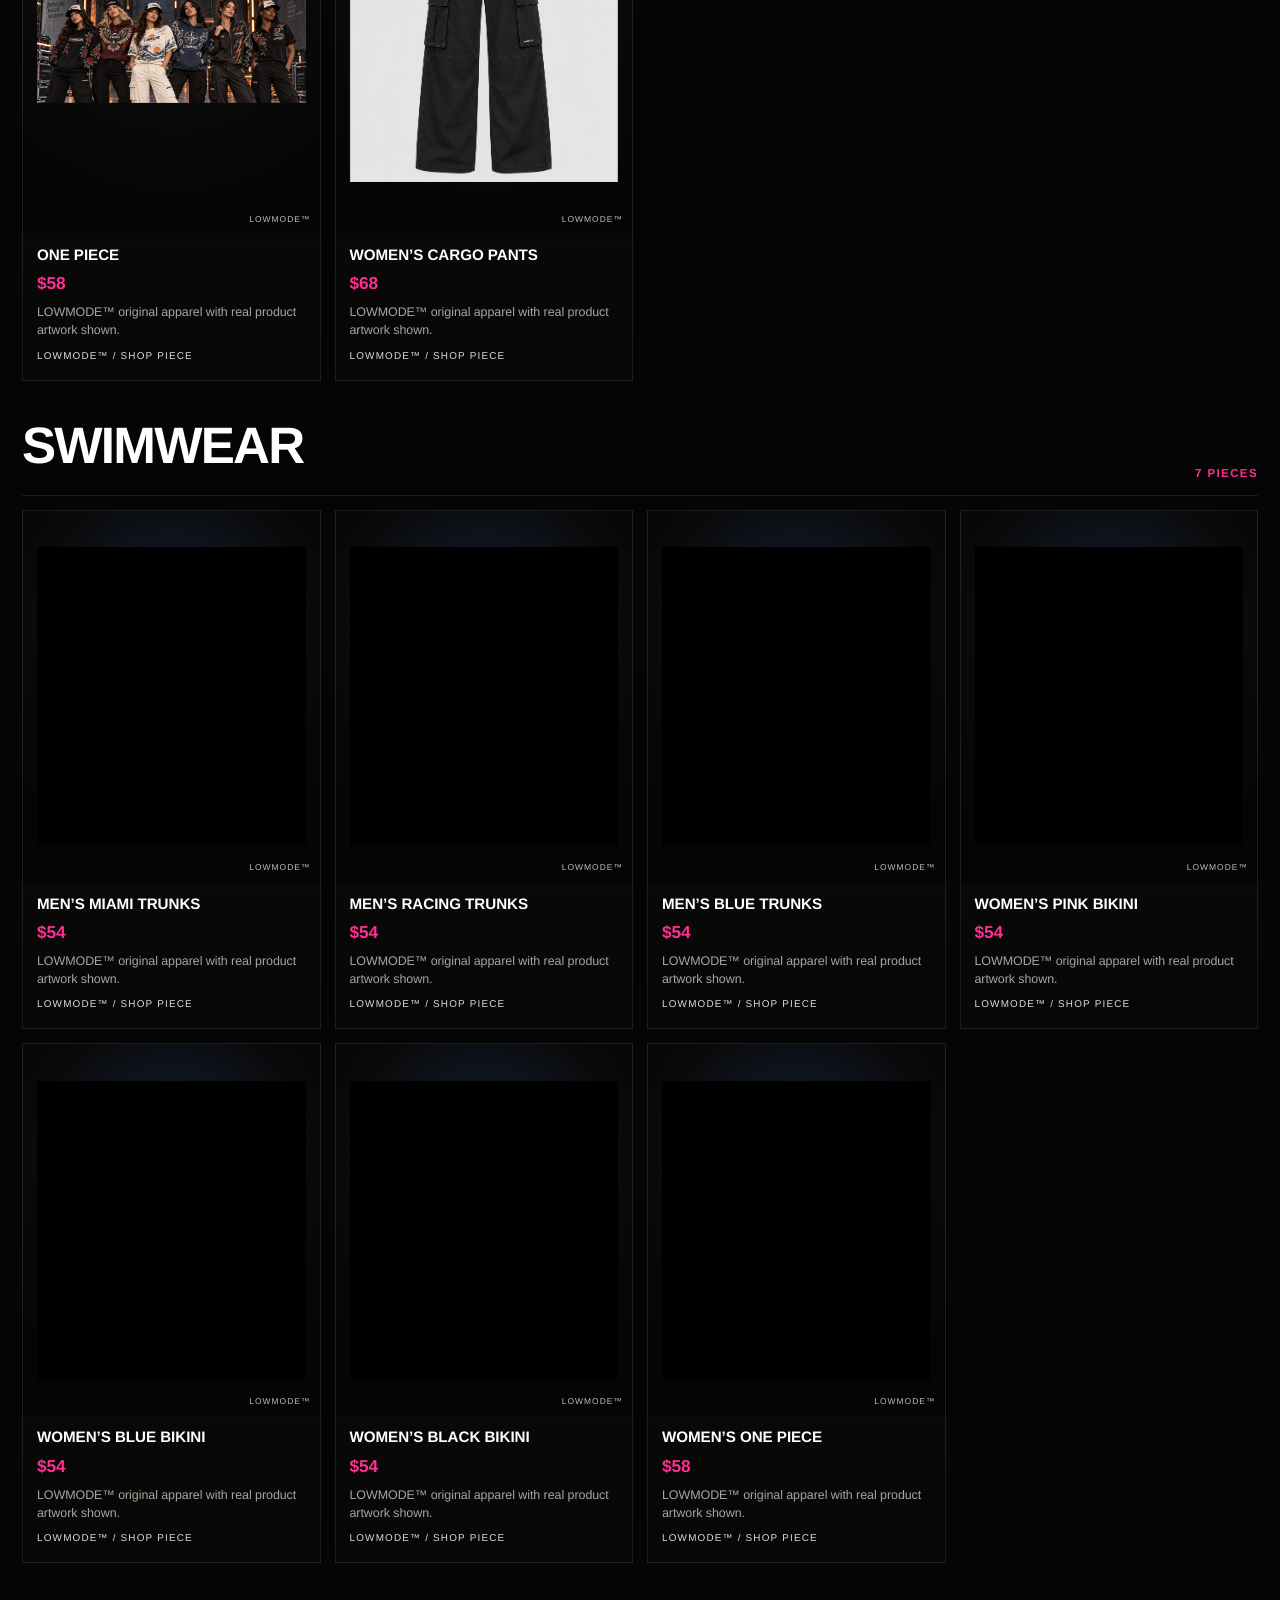
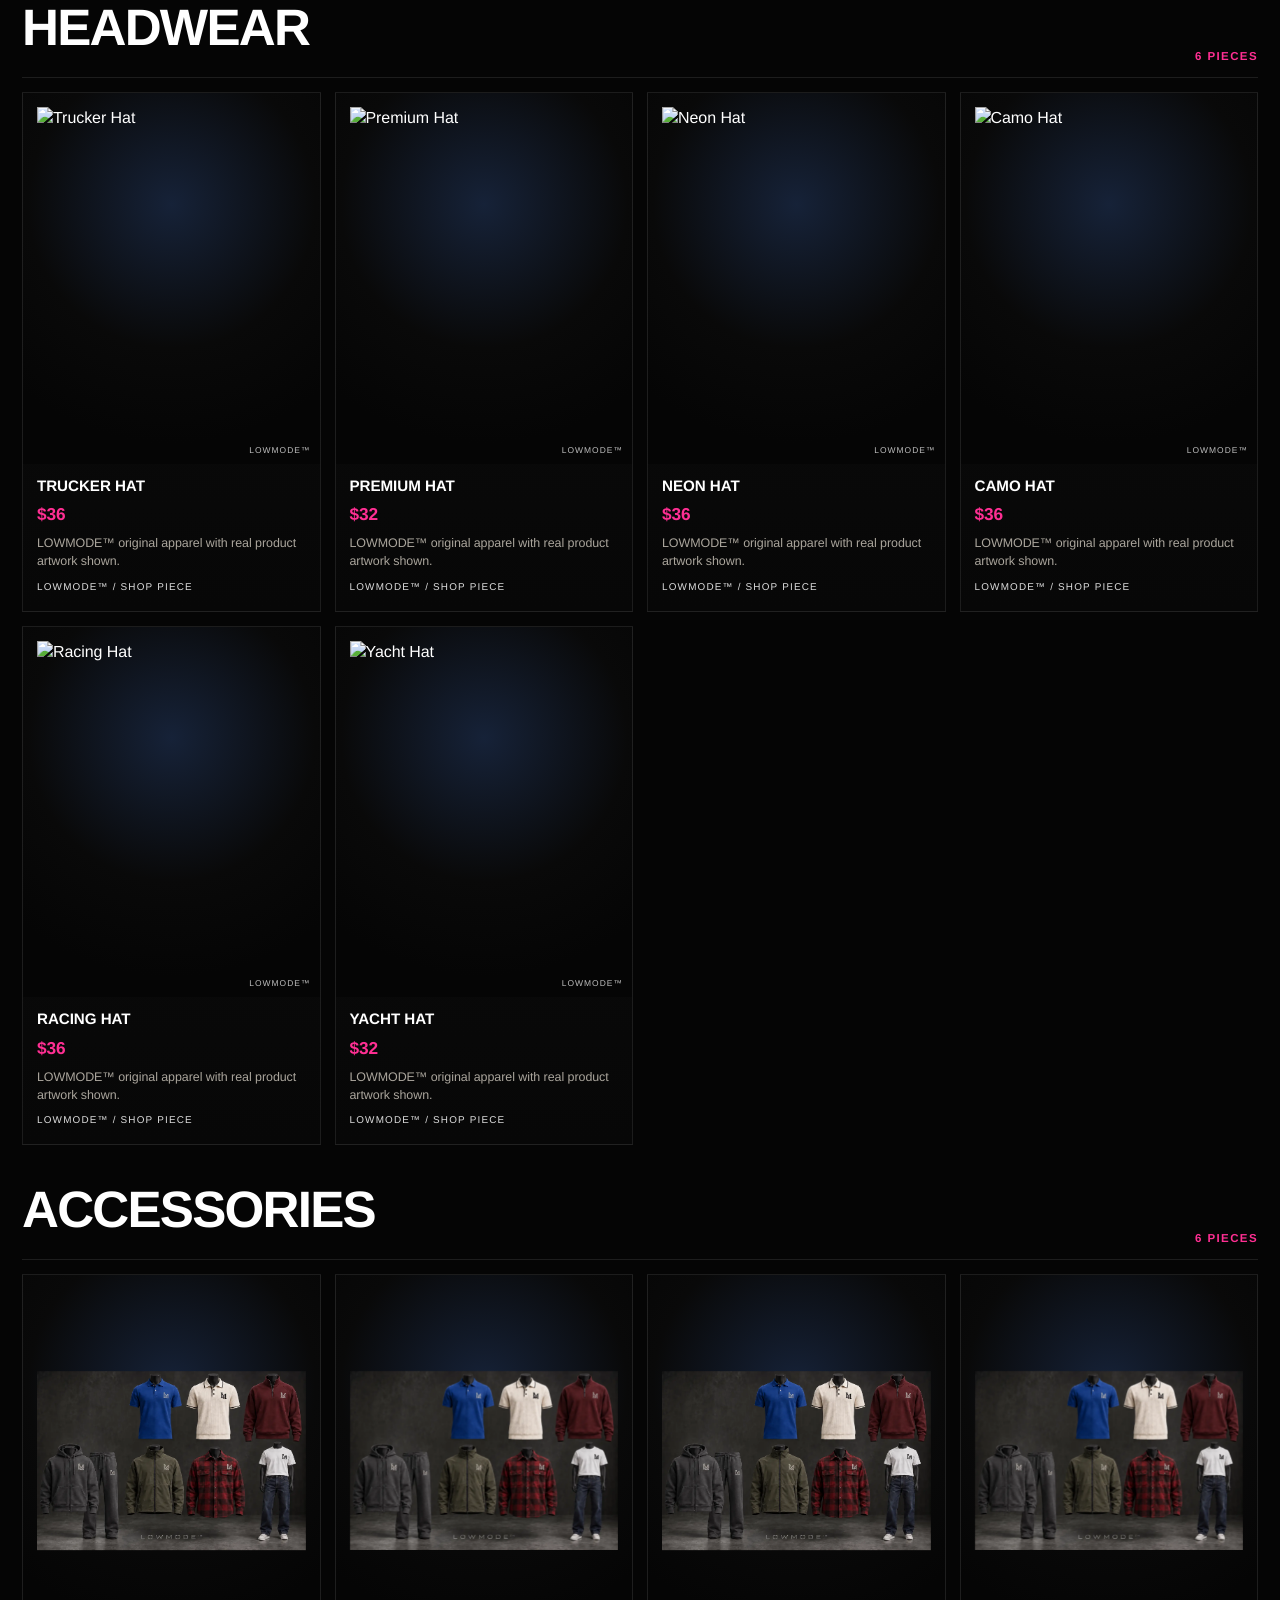
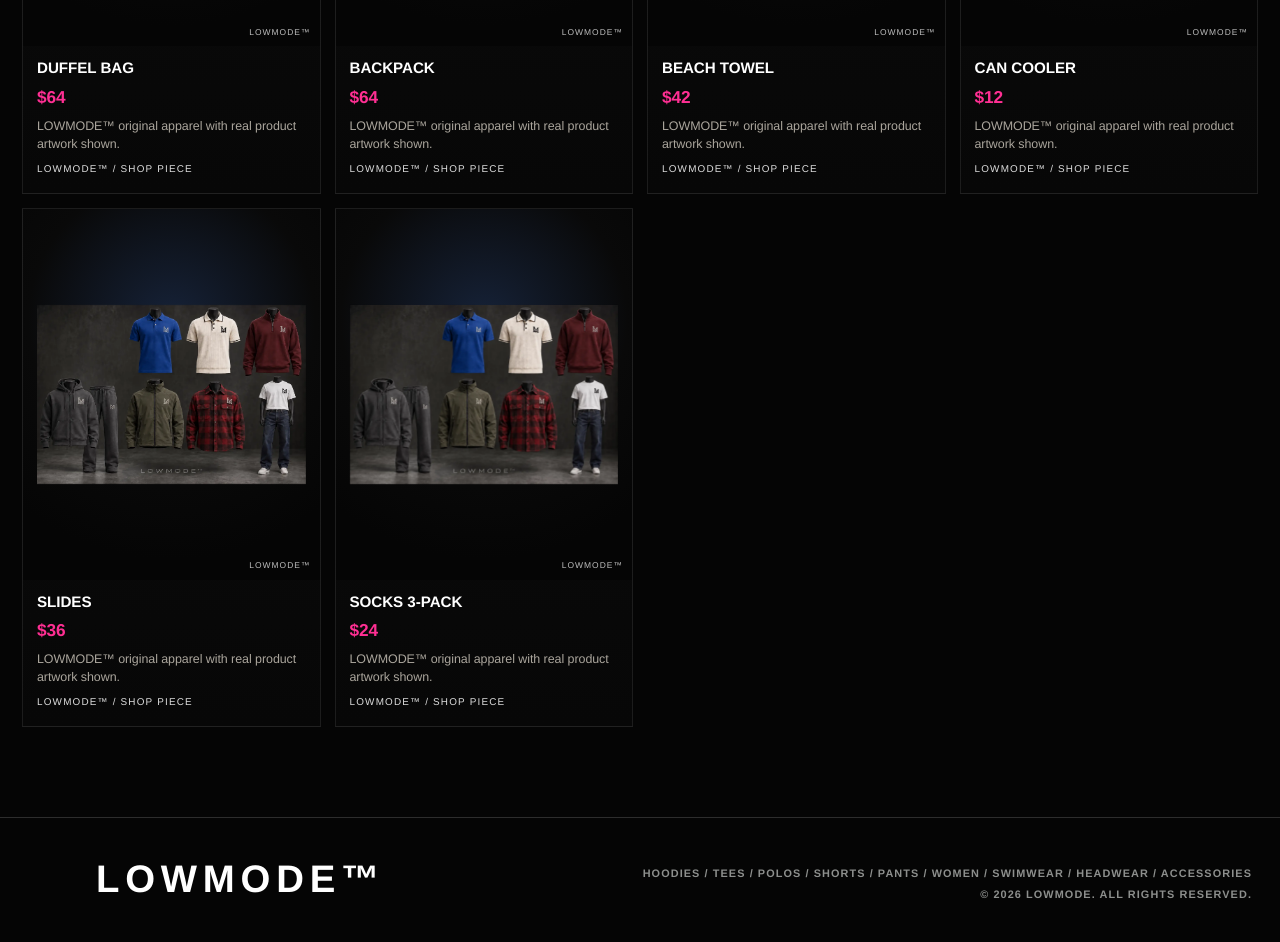
==== commit 2a8e9109: "Add Miami Racing Shorts to LOWMODE shorts catalog" ====
--- a/collection.html
+++ b/collection.html
@@ -27,7 +27,7 @@
 ['hoodies','Hoodies',[['Miami Drive Hoodie',89],['Built Different Hoodie',89],['Angel Energy Hoodie',89],['Mindset Hoodie',89],['Freedom Hoodie',89],['Beaches Hoodie',89]]],
 ['tees','Tees',[['Miami Drive Tee',44],['Built Different Tee',44],['Angel Energy Tee',44],['Mindset Tee',44],['Freedom Tee',44],['Beaches Tee',44]]],
 ['polos','Polos',[['Stealth Polo',54],['Performance Polo',54],['Yacht Polo',54],['Miami Polo',54]]],
-['shorts','Shorts',[['Miami Shorts',48],['Racing Shorts',48],['Beaches Shorts',48],['Camo Shorts',48],['Jets Shorts',48],['Static Shorts',48]]],
+['shorts','Shorts',[['Miami Racing Shorts',54],['Miami Shorts',48],['Racing Shorts',48],['Beaches Shorts',48],['Camo Shorts',48],['Jets Shorts',48],['Static Shorts',48]]],
 ['pants','Sweatpants + Pants',[['Stealth Pants',68],['Racing Pants',68],['Miami Pants',68],['Cargo Pants',68]]],
 ['women','Women’s Apparel',[['Women’s Hoodie',89],['Crop Hoodie',79],['Baby Tee',44],['Crop Tank',38],['Women’s Shorts',48],['Leggings',64],['Women’s Sweatpants',68],['Bikini',54],['One Piece',58],['Women’s Cargo Pants',68]]],
 ['swimwear','Swimwear',[['Men’s Miami Trunks',54],['Men’s Racing Trunks',54],['Men’s Blue Trunks',54],['Women’s Pink Bikini',54],['Women’s Blue Bikini',54],['Women’s Black Bikini',54],['Women’s One Piece',58]]],
@@ -35,7 +35,7 @@
 ['accessories','Accessories',[['Duffel Bag',64],['Backpack',64],['Beach Towel',42],['Can Cooler',12],['Slides',36],['Socks 3-Pack',24]]]
 ];
 const imageMap={
-'Women’s Hoodie':'/assets/lowmode-women-rose-hoodie-clean.webp','Crop Hoodie':'/assets/lowmode-women-track-jacket-clean.webp','Baby Tee':'/assets/lowmode-women-wave-tee-clean.webp','Women’s Cargo Pants':'/assets/lowmode-women-cargo-pant-clean.webp','Trucker Hat':'/assets/lowmode-sunset-cap.webp','Stealth Polo':'/assets/lowmode-shadow-heritage-polo.webp','Performance Polo':'/assets/cobalt-pique-polo.webp','Yacht Polo':'/assets/ivory-knit-polo.webp','Miami Polo':'/assets/lowmode-premium-polo-collection.webp','Miami Drive Tee':'/assets/rise-tee-front-back-v2.jpg','Built Different Tee':'/assets/believe-tee-front-back-v6.jpg','Angel Energy Tee':'/assets/believe-tee-front-back-v3.jpg','Mindset Tee':'/assets/proof-of-the-grind-tee.jpg'
+'Miami Racing Shorts':'/assets/lowmode-miami-racing-shorts.jpg','Women’s Hoodie':'/assets/lowmode-women-rose-hoodie-clean.webp','Crop Hoodie':'/assets/lowmode-women-track-jacket-clean.webp','Baby Tee':'/assets/lowmode-women-wave-tee-clean.webp','Women’s Cargo Pants':'/assets/lowmode-women-cargo-pant-clean.webp','Trucker Hat':'/assets/lowmode-sunset-cap.webp','Stealth Polo':'/assets/lowmode-shadow-heritage-polo.webp','Performance Polo':'/assets/cobalt-pique-polo.webp','Yacht Polo':'/assets/ivory-knit-polo.webp','Miami Polo':'/assets/lowmode-premium-polo-collection.webp','Miami Drive Tee':'/assets/rise-tee-front-back-v2.jpg','Built Different Tee':'/assets/believe-tee-front-back-v6.jpg','Angel Energy Tee':'/assets/believe-tee-front-back-v3.jpg','Mindset Tee':'/assets/proof-of-the-grind-tee.jpg'
 };
 const categoryImage={hoodies:'/assets/lowmode-trending-capsule.webp',tees:'/assets/lowmode-tattoo-art-collection.webp',polos:'/assets/lowmode-premium-polo-collection.webp',shorts:'/assets/lowmode-mens-modern.webp',pants:'/assets/lowmode-signature-collection-2026.webp',women:'/assets/lowmode-womens-complete.webp',swimwear:'/assets/lowmode-swim-reference.jpg',headwear:'/assets/lowmode-sunset-cap.webp',accessories:'/assets/lowmode-trending-capsule.webp'};
 const catalog=document.getElementById('catalog');
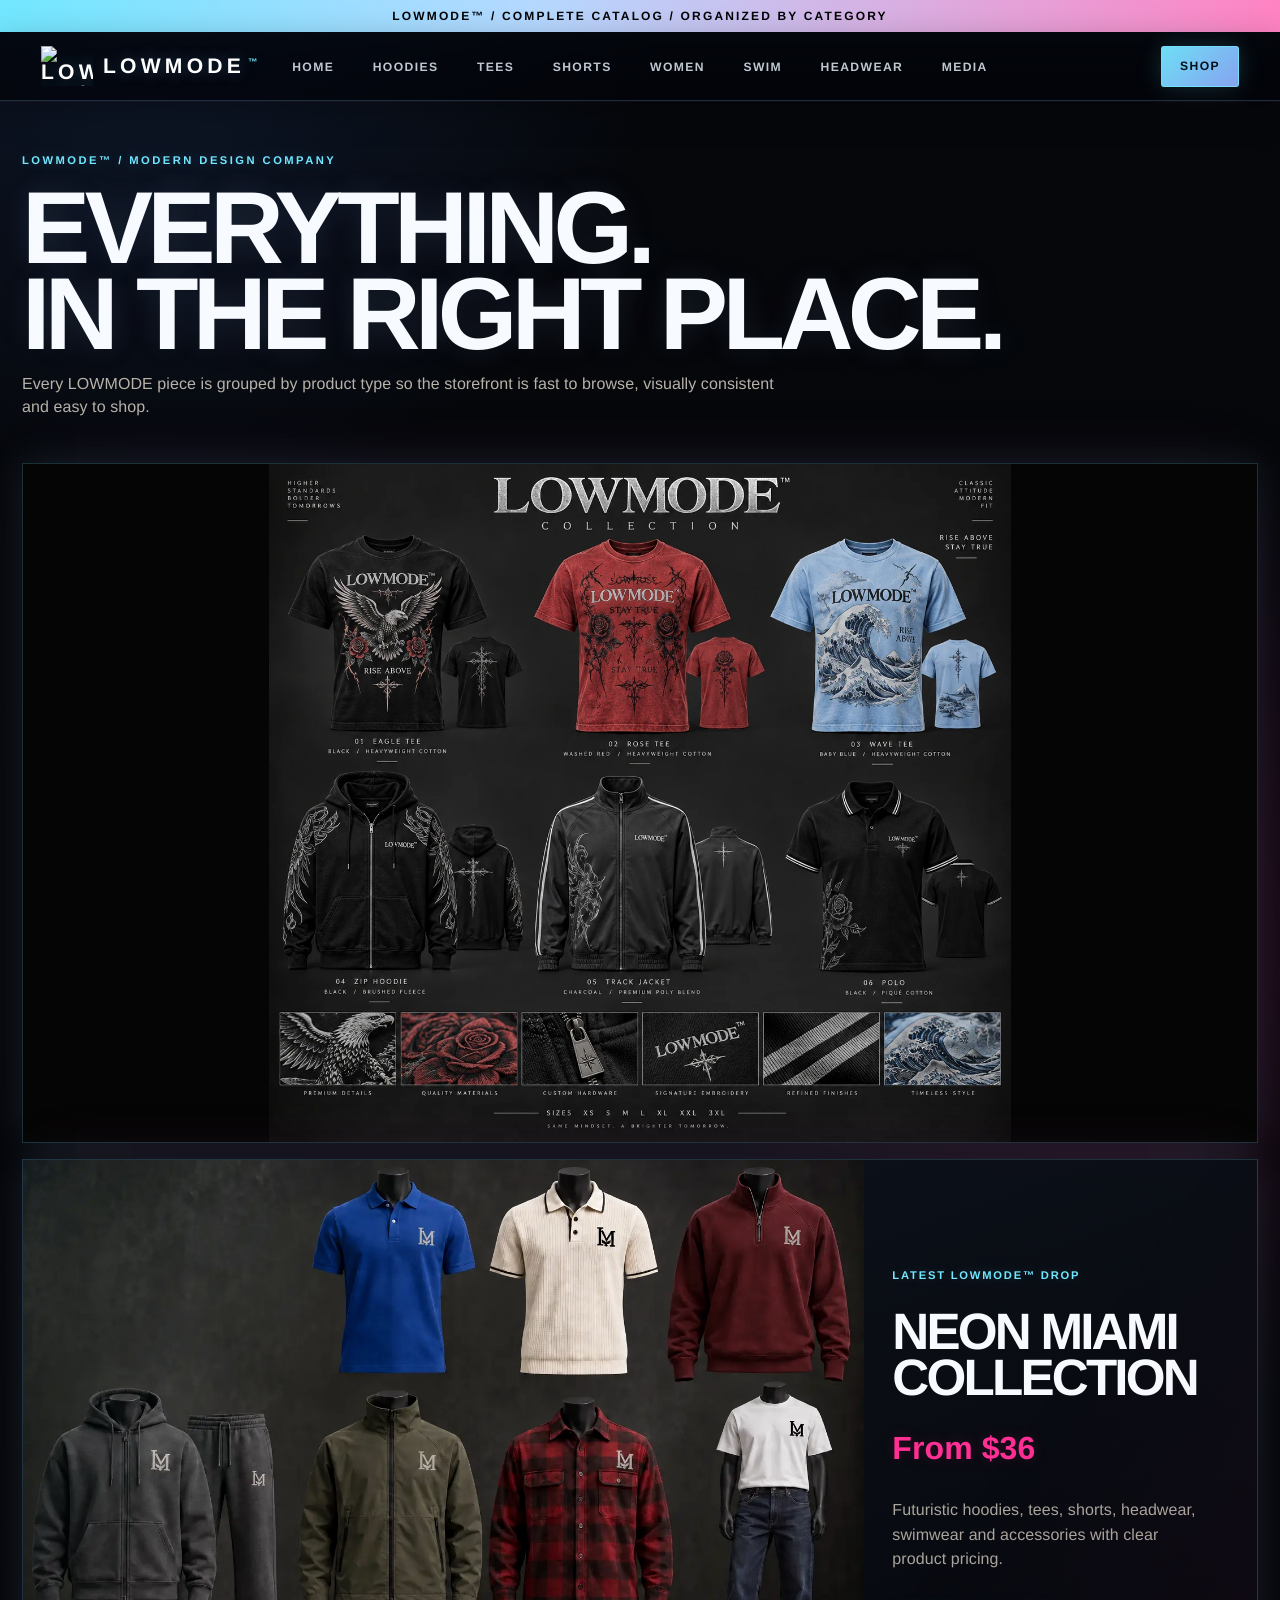
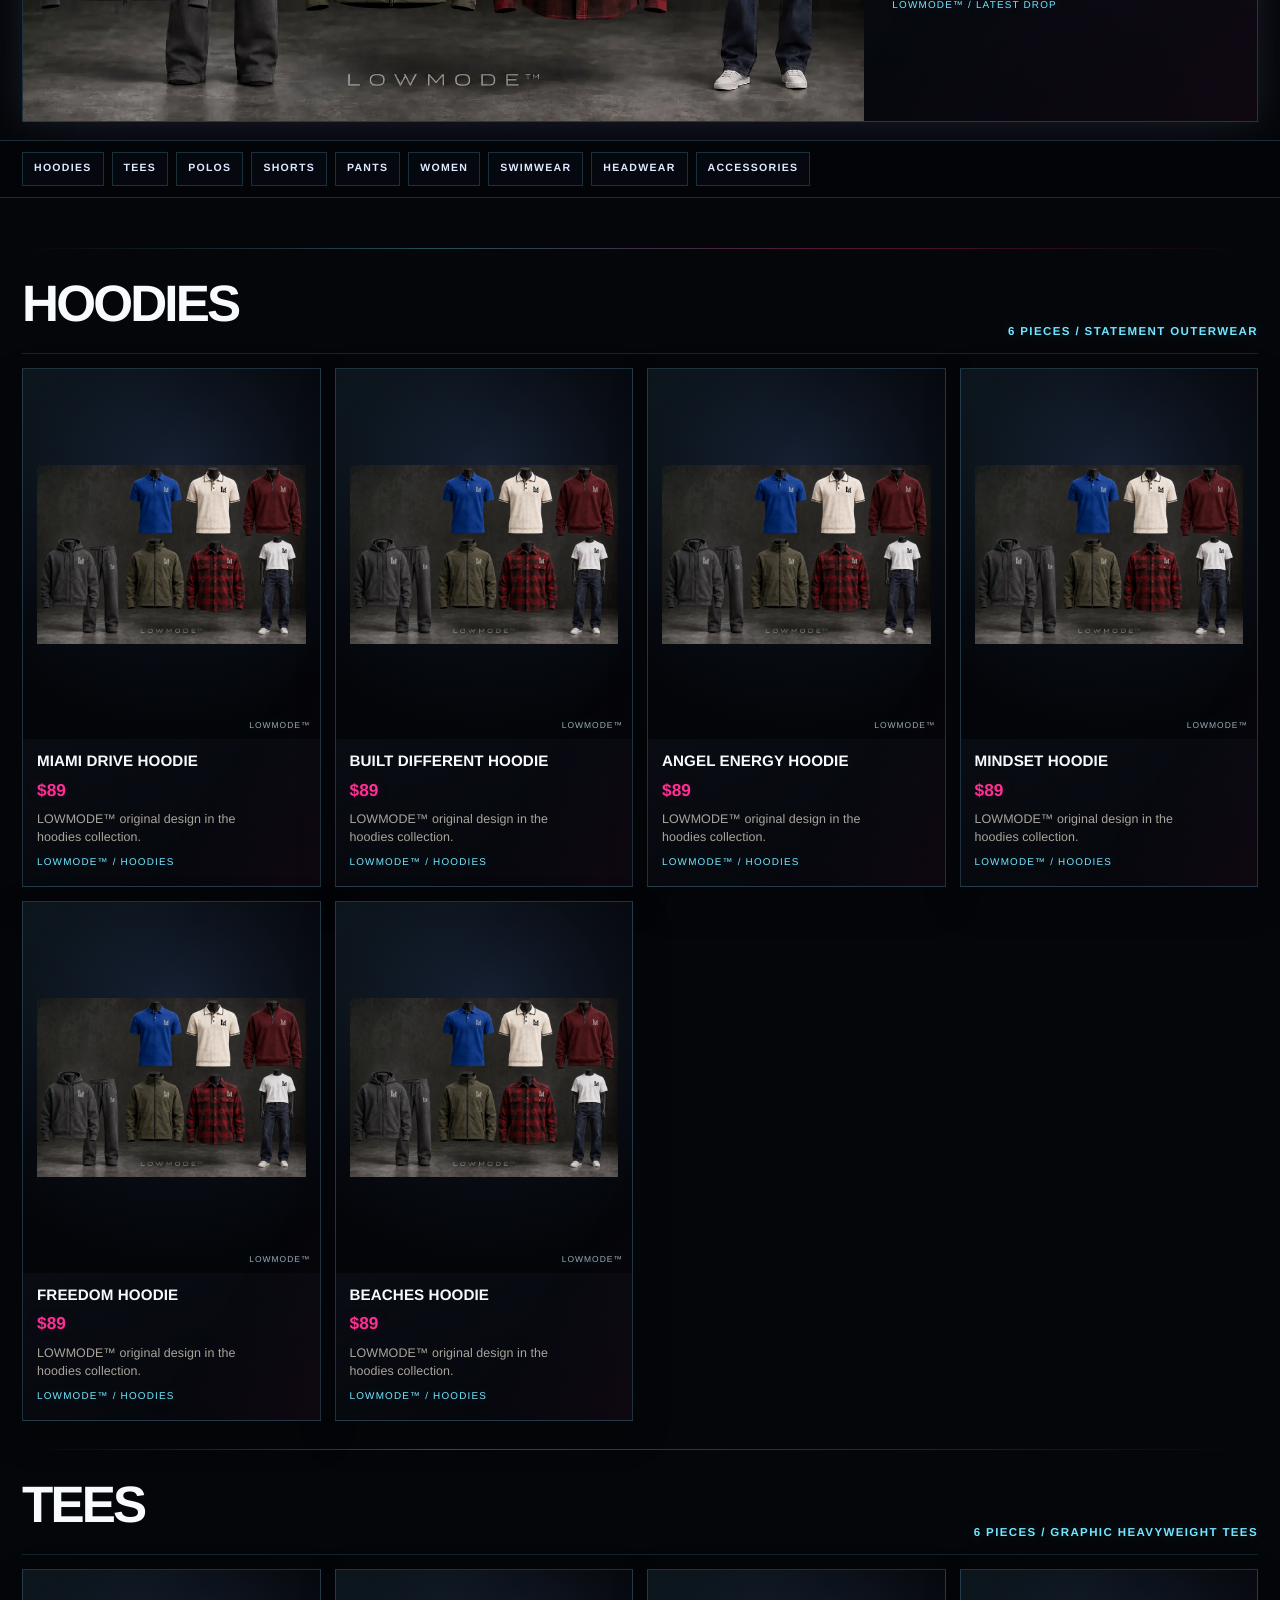
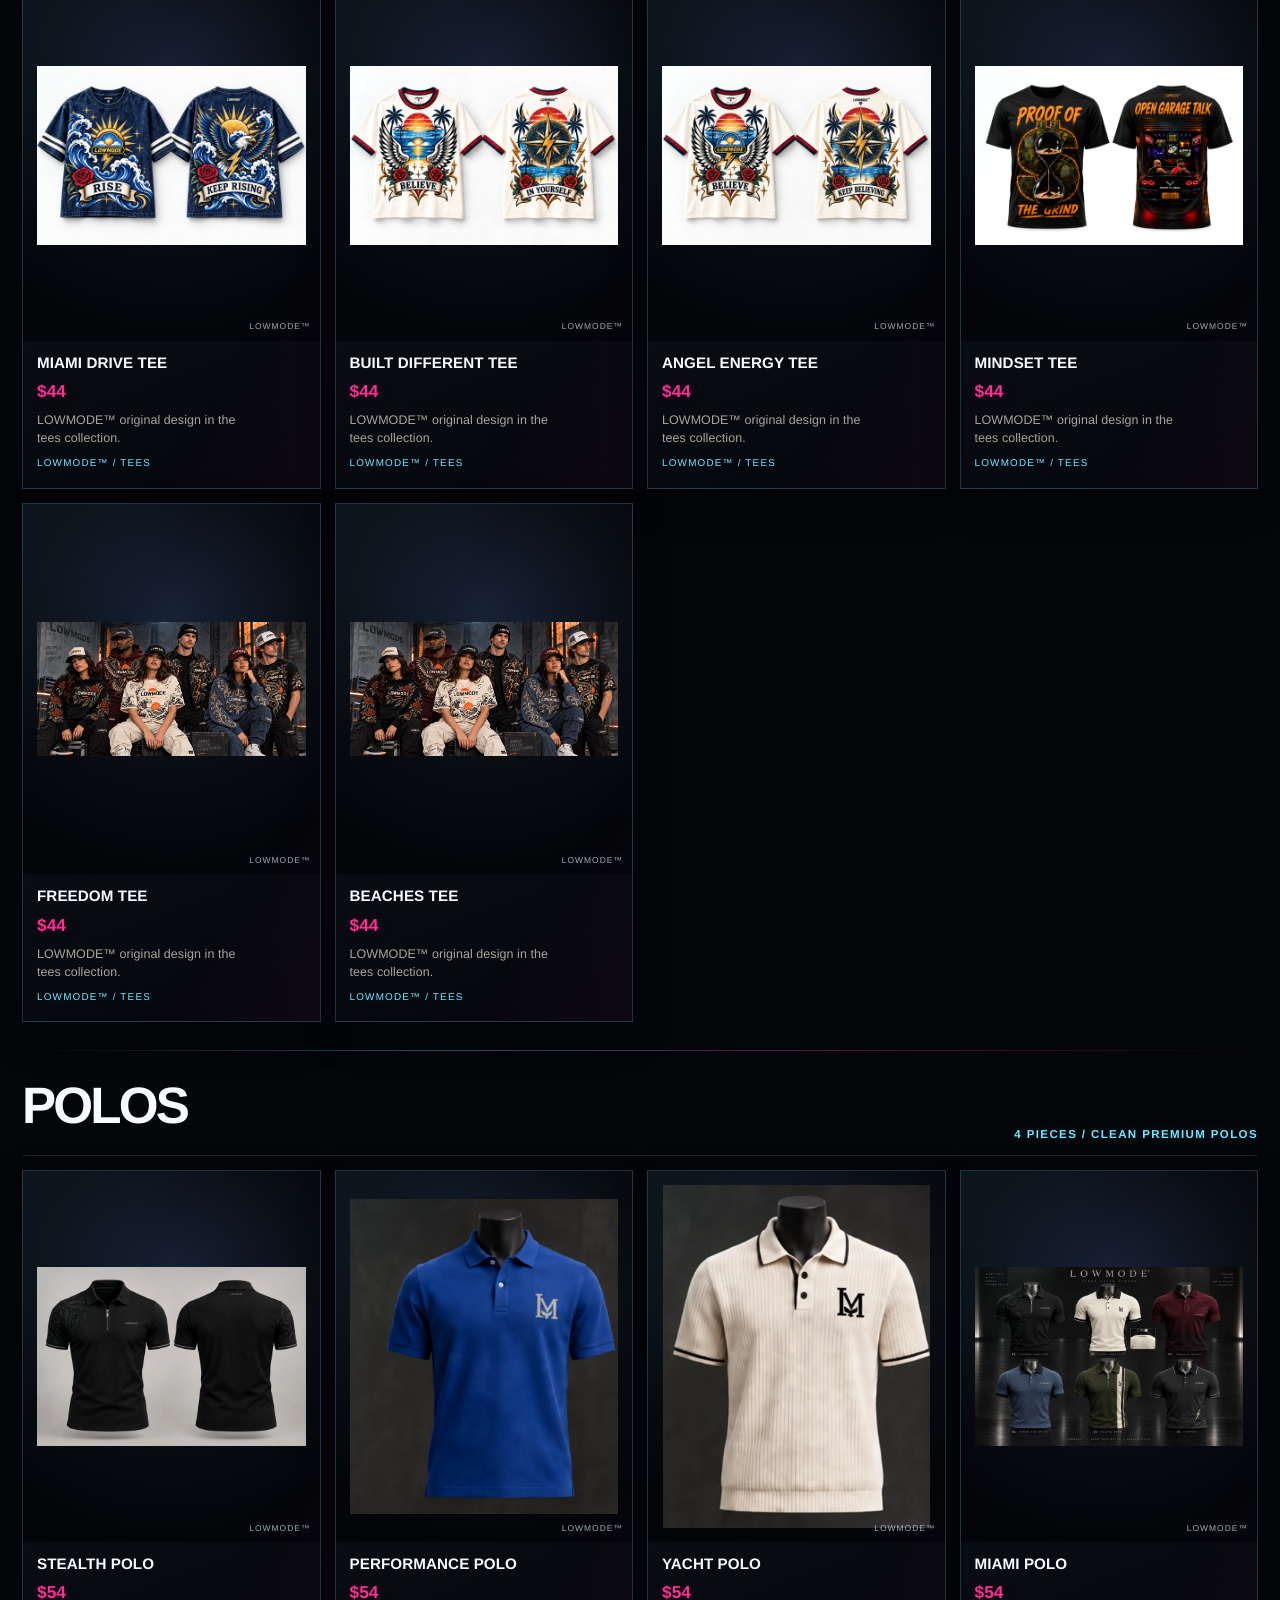
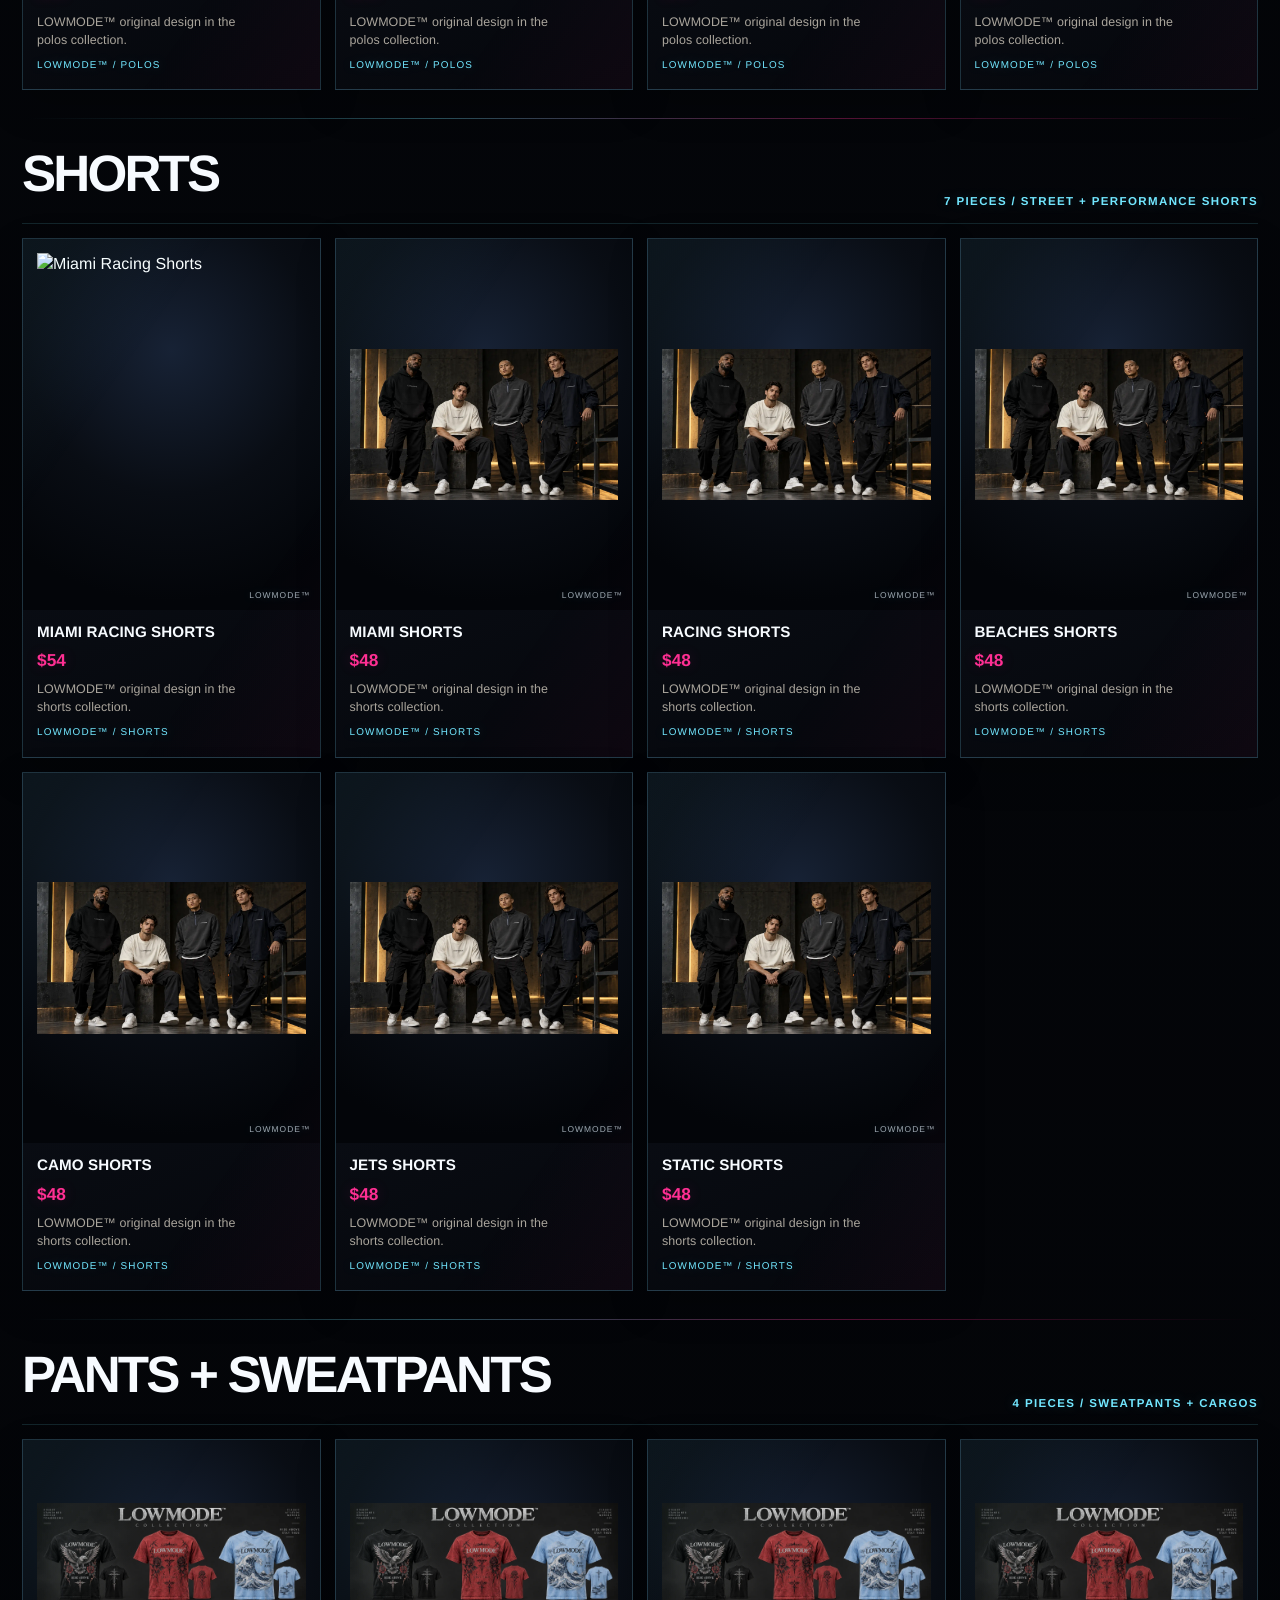
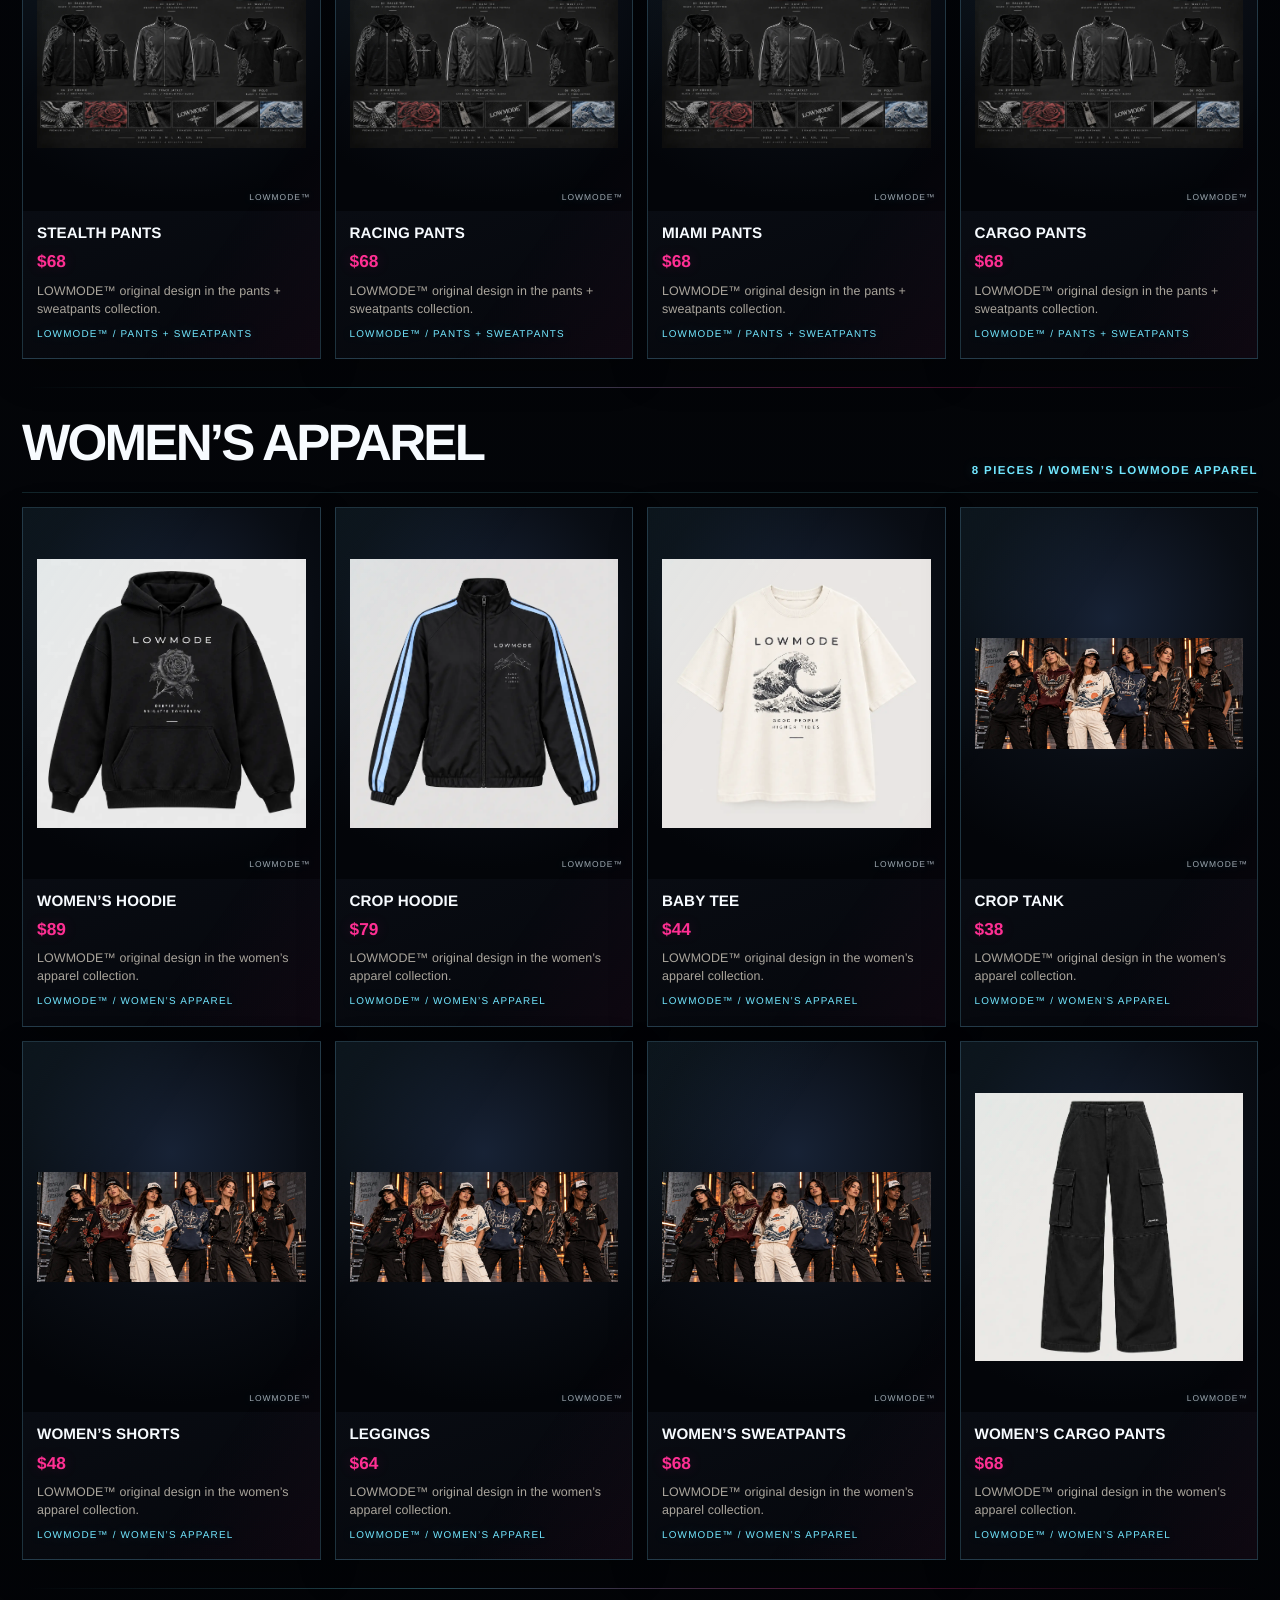
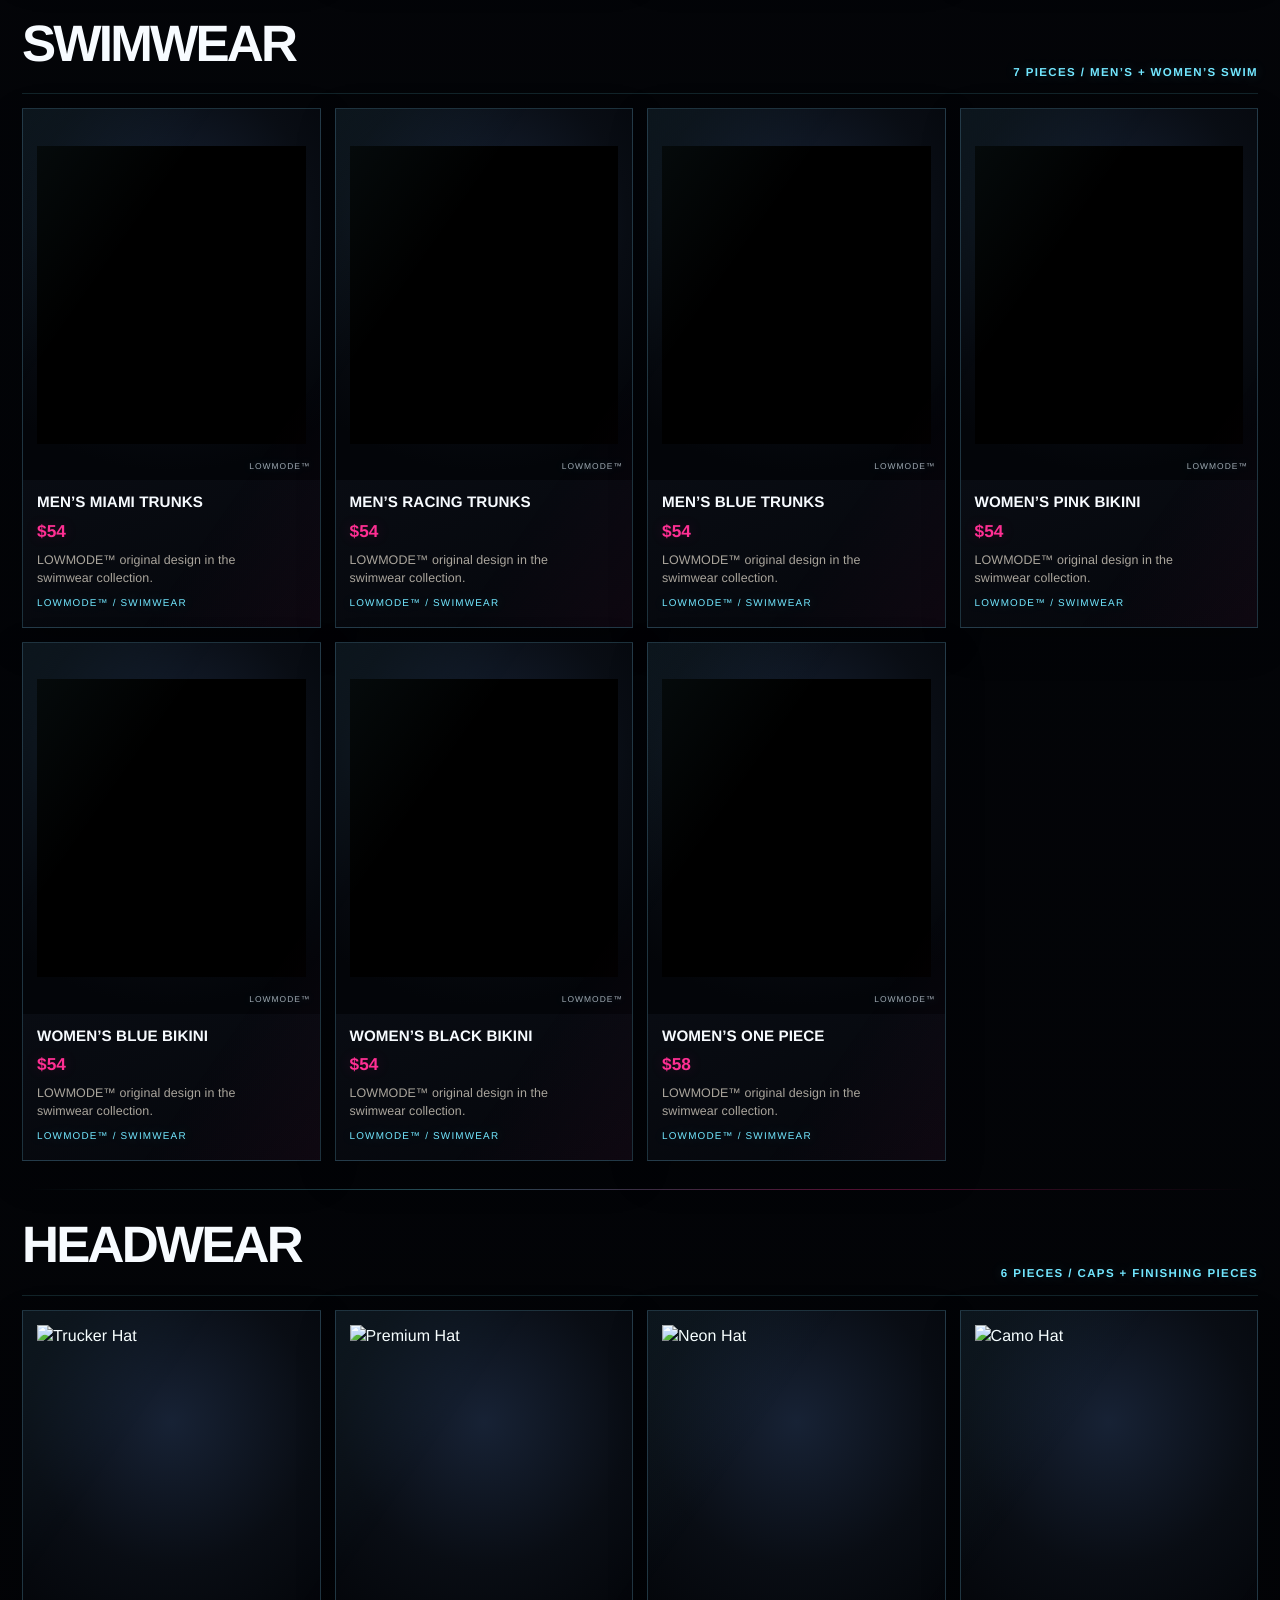
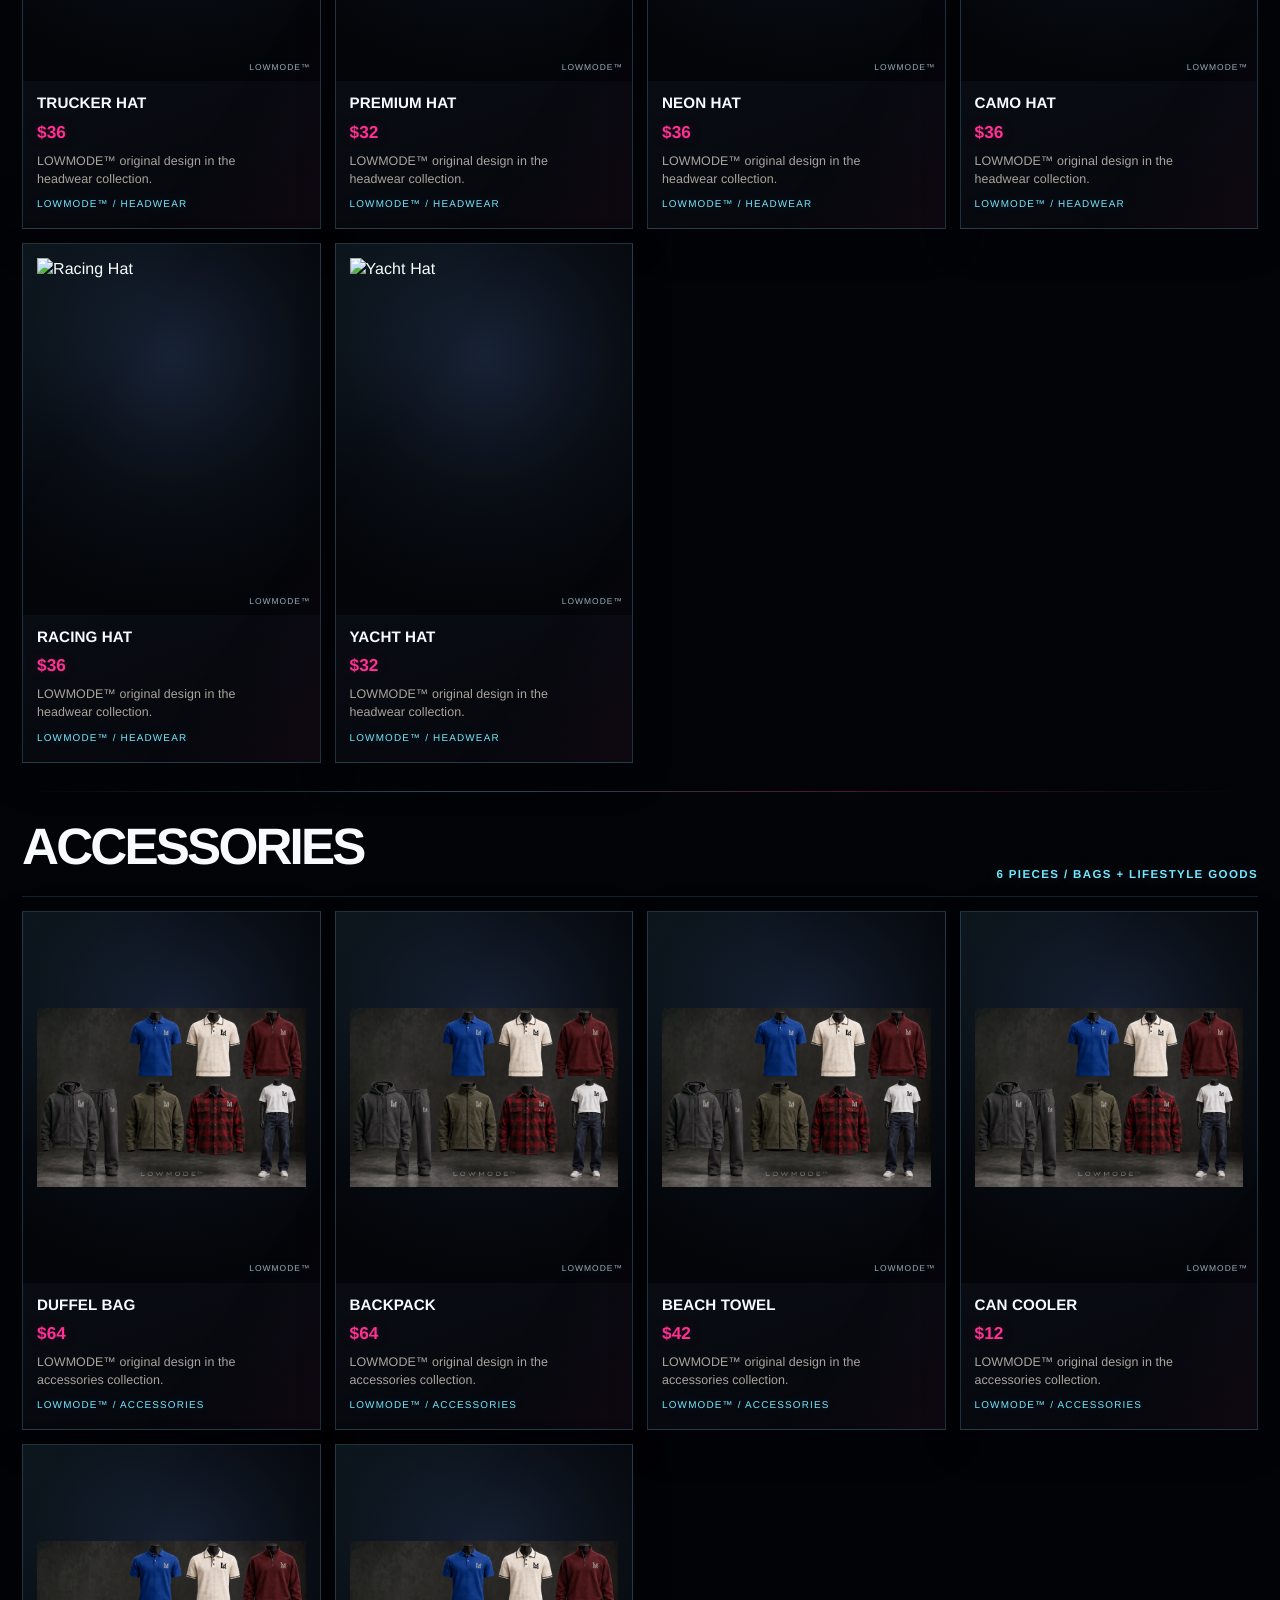
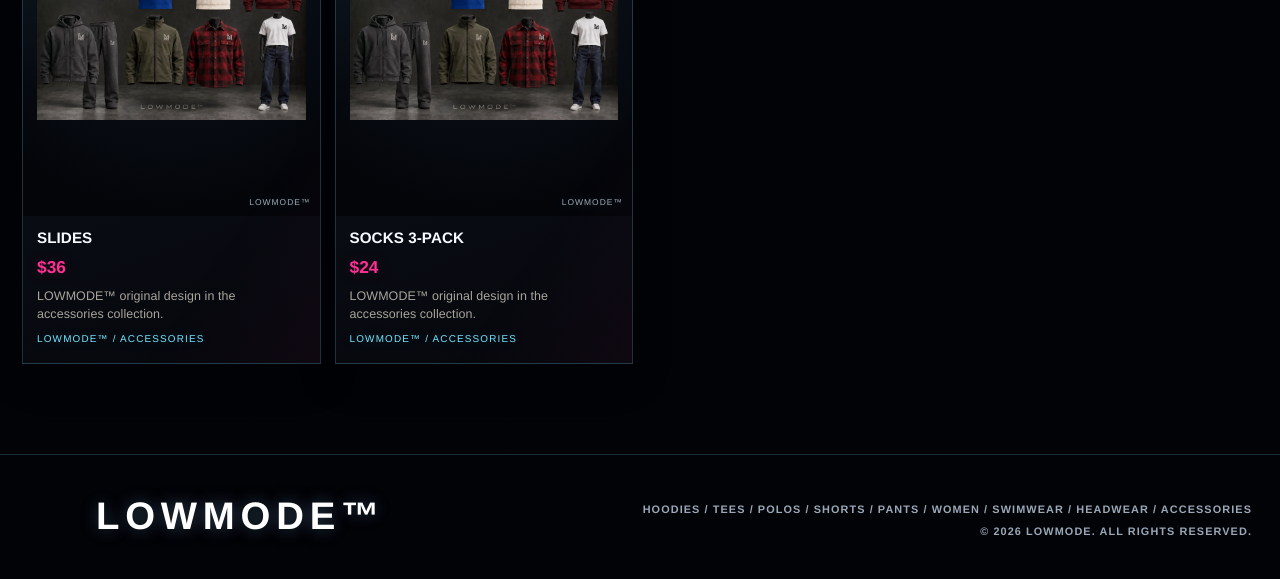
==== commit 0761c134: "Clean and futurize LOWMODE catalog categories" ====
--- a/collection.html
+++ b/collection.html
@@ -6,18 +6,19 @@
 <meta name="description" content="Shop the complete LOWMODE collection: hoodies, tees, polos, shorts, pants, women, swimwear, headwear and accessories.">
 <meta name="theme-color" content="#050505">
 <link rel="stylesheet" href="/styles.css?v=20260926-realimages">
+<link rel="stylesheet" href="/future.css?v=20260926-future1">
 <title>LOWMODE™ — Complete Collection</title>
 <style>
 :root{--pink:#ff2f93}body{background:#050505;color:#fff}.announcement{text-transform:uppercase;letter-spacing:.18em}.shop-hero{max-width:1360px;margin:auto;padding:52px 22px 28px}.shop-hero h1{font-size:clamp(3rem,8vw,7rem);line-height:.84;margin:.15em 0;text-transform:uppercase;letter-spacing:-.055em}.shop-hero p{max-width:760px;color:#b7b2a9}.hero-strip,.featured,.catalog{max-width:1360px;margin:auto}.hero-strip{padding:0 22px 16px}.hero-strip img{width:100%;max-height:680px;object-fit:contain;background:#090909;border:1px solid #ffffff18;display:block}.featured{padding:0 22px 18px}.featured-card{display:grid;grid-template-columns:1.5fr .7fr;border:1px solid #ffffff1c;background:#0b0b0b}.featured-media img{width:100%;height:100%;max-height:620px;object-fit:contain;display:block}.featured-copy{padding:28px;display:flex;flex-direction:column;justify-content:center}.featured-copy .eyebrow{color:var(--pink);font-weight:900;letter-spacing:.16em;text-transform:uppercase;font-size:.7rem}.featured-copy h2{font-size:clamp(2rem,4vw,4rem);line-height:.9;margin:.25em 0;text-transform:uppercase}.featured-price{font-size:2rem;font-weight:950;color:var(--pink);margin:.35em 0}.featured-copy p{color:#aaa59c;line-height:1.55}.jump{position:sticky;top:76px;z-index:30;background:#080808f4;border-block:1px solid #ffffff18}.jump-inner{max-width:1360px;margin:auto;padding:11px 22px;display:flex;gap:8px;overflow-x:auto;white-space:nowrap}.jump a{border:1px solid #ffffff20;padding:8px 11px;font-size:.66rem;font-weight:900;letter-spacing:.12em;text-transform:uppercase}.catalog{padding:22px 22px 90px}.cat{scroll-margin-top:145px;padding-top:28px}.cat-head{display:flex;justify-content:space-between;align-items:end;gap:15px;border-bottom:1px solid #ffffff18;padding-bottom:12px;margin-bottom:14px}.cat-head h2{font-size:clamp(2rem,4vw,3.8rem);text-transform:uppercase;margin:0;letter-spacing:-.035em}.cat-head span{color:var(--pink);font-weight:900;letter-spacing:.12em;text-transform:uppercase;font-size:.72rem}.grid{display:grid;grid-template-columns:repeat(4,minmax(0,1fr));gap:14px}.card{border:1px solid #ffffff16;background:linear-gradient(180deg,#0c0c0c,#070707);overflow:hidden}.media{aspect-ratio:4/5;display:flex;align-items:center;justify-content:center;background:radial-gradient(circle at 50% 30%,#162238 0,#090909 48%,#050505 80%);padding:14px;position:relative}.media img{width:100%;height:100%;object-fit:contain;display:block}.media:after{content:'LOWMODE™';position:absolute;right:9px;bottom:8px;font-size:.53rem;letter-spacing:.12em;color:#bdbdbd}.meta{padding:14px}.meta h3{font-size:.95rem;line-height:1.15;text-transform:uppercase;margin:0 0 7px}.price{font-size:1.08rem;font-weight:950;color:var(--pink);display:block;margin-bottom:7px}.meta p{margin:0;color:#aaa59c;font-size:.78rem;line-height:1.45}.tag{display:inline-block;margin-top:10px;font-size:.62rem;letter-spacing:.12em;text-transform:uppercase;color:#ddd}.footer-meta p{margin:.2em 0}@media(max-width:1000px){.grid{grid-template-columns:repeat(2,minmax(0,1fr))}.featured-card{grid-template-columns:1fr}}@media(max-width:620px){.grid{grid-template-columns:1fr}.cat-head{align-items:flex-start;flex-direction:column}.jump{top:72px}.shop-hero{padding-top:36px}.featured,.hero-strip{padding-inline:14px}.featured-copy{padding:20px}}
 </style>
 </head>
 <body>
-<div class="announcement">LOWMODE™ / Complete catalog / Real product imagery</div>
-<header class="site-header"><nav class="nav" aria-label="Main navigation"><a class="wordmark" href="/"><img class="brand-emblem" src="/assets/lowmode-eagle-lm-emblem.webp" alt="LOWMODE emblem"><span>LOWMODE<sup>™</sup></span></a><div class="nav-links"><a href="/">Home</a><a href="#featured">Latest Drop</a><a href="#hoodies">Hoodies</a><a href="#tees">Tees</a><a href="#women">Women</a><a href="#swimwear">Swim</a><a href="#headwear">Headwear</a><a href="/lookbook.html">Media</a></div><a class="nav-cta" href="#featured">Shop all</a></nav></header>
+<div class="announcement">LOWMODE™ / Complete Catalog / Organized by Category</div>
+<header class="site-header"><nav class="nav" aria-label="Main navigation"><a class="wordmark" href="/"><img class="brand-emblem" src="/assets/lowmode-eagle-lm-emblem.webp" alt="LOWMODE emblem"><span>LOWMODE<sup>™</sup></span></a><div class="nav-links"><a href="/">Home</a><a href="#hoodies">Hoodies</a><a href="#tees">Tees</a><a href="#shorts">Shorts</a><a href="#women">Women</a><a href="#swimwear">Swim</a><a href="#headwear">Headwear</a><a href="/lookbook.html">Media</a></div><a class="nav-cta" href="#hoodies">Shop</a></nav></header>
 <main>
-<section class="shop-hero"><p class="eyebrow">LOWMODE™ / Cars / Culture / Freedom / Lifestyle / Mindset</p><h1>Real clothes.<br>Real pictures.</h1><p>The complete LOWMODE lineup is organized by category with visible pricing and actual LOWMODE artwork instead of blank placeholders.</p></section>
+<section class="shop-hero"><p class="eyebrow">LOWMODE™ / Modern Design Company</p><h1>Everything.<br>In the right place.</h1><p>Every LOWMODE piece is grouped by product type so the storefront is fast to browse, visually consistent and easy to shop.</p></section>
 <section class="hero-strip"><img src="/assets/lowmode-signature-collection-2026.webp" alt="LOWMODE signature collection"></section>
-<section class="featured" id="featured"><div class="featured-card"><div class="featured-media"><img src="/assets/lowmode-trending-capsule.webp" alt="LOWMODE latest apparel collection"></div><div class="featured-copy"><span class="eyebrow">Latest LOWMODE™ Drop</span><h2>Neon Miami Collection</h2><div class="featured-price">From $36</div><p>Hoodies, tees, shorts, headwear, swimwear and accessories with the futuristic LOWMODE direction and prices shown clearly.</p><span class="tag">Full Apparel Catalog / LOWMODE™</span></div></div></section>
+<section class="featured" id="featured"><div class="featured-card"><div class="featured-media"><img src="/assets/lowmode-trending-capsule.webp" alt="LOWMODE latest apparel collection"></div><div class="featured-copy"><span class="eyebrow">Latest LOWMODE™ Drop</span><h2>Neon Miami Collection</h2><div class="featured-price">From $36</div><p>Futuristic hoodies, tees, shorts, headwear, swimwear and accessories with clear product pricing.</p><span class="tag">LOWMODE™ / Latest Drop</span></div></div></section>
 <nav class="jump" aria-label="Shop categories"><div class="jump-inner"><a href="#hoodies">Hoodies</a><a href="#tees">Tees</a><a href="#polos">Polos</a><a href="#shorts">Shorts</a><a href="#pants">Pants</a><a href="#women">Women</a><a href="#swimwear">Swimwear</a><a href="#headwear">Headwear</a><a href="#accessories">Accessories</a></div></nav>
 <div class="catalog" id="catalog"></div>
 </main>
@@ -28,18 +29,32 @@
 ['tees','Tees',[['Miami Drive Tee',44],['Built Different Tee',44],['Angel Energy Tee',44],['Mindset Tee',44],['Freedom Tee',44],['Beaches Tee',44]]],
 ['polos','Polos',[['Stealth Polo',54],['Performance Polo',54],['Yacht Polo',54],['Miami Polo',54]]],
 ['shorts','Shorts',[['Miami Racing Shorts',54],['Miami Shorts',48],['Racing Shorts',48],['Beaches Shorts',48],['Camo Shorts',48],['Jets Shorts',48],['Static Shorts',48]]],
-['pants','Sweatpants + Pants',[['Stealth Pants',68],['Racing Pants',68],['Miami Pants',68],['Cargo Pants',68]]],
-['women','Women’s Apparel',[['Women’s Hoodie',89],['Crop Hoodie',79],['Baby Tee',44],['Crop Tank',38],['Women’s Shorts',48],['Leggings',64],['Women’s Sweatpants',68],['Bikini',54],['One Piece',58],['Women’s Cargo Pants',68]]],
+['pants','Pants + Sweatpants',[['Stealth Pants',68],['Racing Pants',68],['Miami Pants',68],['Cargo Pants',68]]],
+['women','Women’s Apparel',[['Women’s Hoodie',89],['Crop Hoodie',79],['Baby Tee',44],['Crop Tank',38],['Women’s Shorts',48],['Leggings',64],['Women’s Sweatpants',68],['Women’s Cargo Pants',68]]],
 ['swimwear','Swimwear',[['Men’s Miami Trunks',54],['Men’s Racing Trunks',54],['Men’s Blue Trunks',54],['Women’s Pink Bikini',54],['Women’s Blue Bikini',54],['Women’s Black Bikini',54],['Women’s One Piece',58]]],
 ['headwear','Headwear',[['Trucker Hat',36],['Premium Hat',32],['Neon Hat',36],['Camo Hat',36],['Racing Hat',36],['Yacht Hat',32]]],
 ['accessories','Accessories',[['Duffel Bag',64],['Backpack',64],['Beach Towel',42],['Can Cooler',12],['Slides',36],['Socks 3-Pack',24]]]
 ];
 const imageMap={
-'Miami Racing Shorts':'/assets/lowmode-miami-racing-shorts.jpg','Women’s Hoodie':'/assets/lowmode-women-rose-hoodie-clean.webp','Crop Hoodie':'/assets/lowmode-women-track-jacket-clean.webp','Baby Tee':'/assets/lowmode-women-wave-tee-clean.webp','Women’s Cargo Pants':'/assets/lowmode-women-cargo-pant-clean.webp','Trucker Hat':'/assets/lowmode-sunset-cap.webp','Stealth Polo':'/assets/lowmode-shadow-heritage-polo.webp','Performance Polo':'/assets/cobalt-pique-polo.webp','Yacht Polo':'/assets/ivory-knit-polo.webp','Miami Polo':'/assets/lowmode-premium-polo-collection.webp','Miami Drive Tee':'/assets/rise-tee-front-back-v2.jpg','Built Different Tee':'/assets/believe-tee-front-back-v6.jpg','Angel Energy Tee':'/assets/believe-tee-front-back-v3.jpg','Mindset Tee':'/assets/proof-of-the-grind-tee.jpg'
+'Miami Racing Shorts':'/assets/lowmode-miami-racing-shorts.jpg',
+'Women’s Hoodie':'/assets/lowmode-women-rose-hoodie-clean.webp',
+'Crop Hoodie':'/assets/lowmode-women-track-jacket-clean.webp',
+'Baby Tee':'/assets/lowmode-women-wave-tee-clean.webp',
+'Women’s Cargo Pants':'/assets/lowmode-women-cargo-pant-clean.webp',
+'Trucker Hat':'/assets/lowmode-sunset-cap.webp',
+'Stealth Polo':'/assets/lowmode-shadow-heritage-polo.webp',
+'Performance Polo':'/assets/cobalt-pique-polo.webp',
+'Yacht Polo':'/assets/ivory-knit-polo.webp',
+'Miami Polo':'/assets/lowmode-premium-polo-collection.webp',
+'Miami Drive Tee':'/assets/rise-tee-front-back-v2.jpg',
+'Built Different Tee':'/assets/believe-tee-front-back-v6.jpg',
+'Angel Energy Tee':'/assets/believe-tee-front-back-v3.jpg',
+'Mindset Tee':'/assets/proof-of-the-grind-tee.jpg'
 };
 const categoryImage={hoodies:'/assets/lowmode-trending-capsule.webp',tees:'/assets/lowmode-tattoo-art-collection.webp',polos:'/assets/lowmode-premium-polo-collection.webp',shorts:'/assets/lowmode-mens-modern.webp',pants:'/assets/lowmode-signature-collection-2026.webp',women:'/assets/lowmode-womens-complete.webp',swimwear:'/assets/lowmode-swim-reference.jpg',headwear:'/assets/lowmode-sunset-cap.webp',accessories:'/assets/lowmode-trending-capsule.webp'};
+const descriptions={hoodies:'Statement outerwear',tees:'Graphic heavyweight tees',polos:'Clean premium polos',shorts:'Street + performance shorts',pants:'Sweatpants + cargos',women:'Women’s LOWMODE apparel',swimwear:'Men’s + women’s swim',headwear:'Caps + finishing pieces',accessories:'Bags + lifestyle goods'};
 const catalog=document.getElementById('catalog');
-categories.forEach(([id,label,items])=>{const s=document.createElement('section');s.className='cat';s.id=id;s.innerHTML=`<div class="cat-head"><h2>${label}</h2><span>${items.length} pieces</span></div><div class="grid">${items.map(([name,price])=>{const img=imageMap[name]||categoryImage[id];return `<article class="card"><div class="media"><img src="${img}" alt="${name}" loading="lazy"></div><div class="meta"><h3>${name}</h3><span class="price">$${price}</span><p>LOWMODE™ original apparel with real product artwork shown.</p><span class="tag">LOWMODE™ / Shop piece</span></div></article>`}).join('')}</div>`;catalog.appendChild(s)});
+categories.forEach(([id,label,items])=>{const s=document.createElement('section');s.className='cat';s.id=id;s.innerHTML=`<div class="cat-head"><h2>${label}</h2><span>${items.length} pieces / ${descriptions[id]}</span></div><div class="grid">${items.map(([name,price])=>{const img=imageMap[name]||categoryImage[id];return `<article class="card"><div class="media"><img src="${img}" alt="${name}" loading="lazy"></div><div class="meta"><h3>${name}</h3><span class="price">$${price}</span><p>LOWMODE™ original design in the ${label.toLowerCase()} collection.</p><span class="tag">LOWMODE™ / ${label}</span></div></article>`}).join('')}</div>`;catalog.appendChild(s)});
 </script>
 </body>
 </html>
--- a/future.css
+++ b/future.css
@@ -0,0 +1,157 @@
+/* LOWMODE futuristic visual system — 2026 */
+:root{
+  --lm-bg:#030407;
+  --lm-panel:rgba(10,14,22,.86);
+  --lm-panel-2:rgba(16,20,30,.88);
+  --lm-line:rgba(125,220,255,.20);
+  --lm-line-hot:rgba(255,47,147,.28);
+  --lm-cyan:#72e7ff;
+  --lm-blue:#4f8cff;
+  --lm-pink:#ff2f93;
+  --lm-text:#f7fbff;
+  --lm-muted:#9aa8b7;
+  --lm-glow:0 0 34px rgba(114,231,255,.10),0 0 72px rgba(255,47,147,.06);
+}
+html{background:var(--lm-bg)}
+body{
+  background:
+    radial-gradient(circle at 12% 0%,rgba(79,140,255,.13),transparent 32rem),
+    radial-gradient(circle at 88% 8%,rgba(255,47,147,.10),transparent 30rem),
+    linear-gradient(180deg,#05070b 0%,#020306 100%)!important;
+  color:var(--lm-text)!important;
+  font-family:Inter,"Helvetica Neue",Arial,sans-serif!important;
+  letter-spacing:.005em;
+}
+body:before{
+  content:"";position:fixed;inset:0;pointer-events:none;z-index:9999;opacity:.10;
+  background:repeating-linear-gradient(180deg,rgba(255,255,255,.035) 0,rgba(255,255,255,.035) 1px,transparent 1px,transparent 5px);
+  mix-blend-mode:soft-light;
+}
+::selection{background:var(--lm-cyan);color:#020306}
+a,button{transition:all .22s ease}
+img{image-rendering:auto;filter:saturate(1.04) contrast(1.035)}
+
+/* chrome */
+header,.site-header{
+  background:rgba(3,5,9,.78)!important;
+  border-bottom:1px solid var(--lm-line)!important;
+  box-shadow:0 10px 34px rgba(0,0,0,.28),0 1px 0 rgba(255,47,147,.08)!important;
+  backdrop-filter:blur(22px) saturate(145%)!important;
+  -webkit-backdrop-filter:blur(22px) saturate(145%)!important;
+}
+.announcement{
+  background:linear-gradient(90deg,var(--lm-cyan),#b5d8ff 42%,#ff83c3)!important;
+  color:#020306!important;
+  border:0!important;
+  box-shadow:0 0 32px rgba(114,231,255,.20);
+}
+.brand,.wordmark,.footer-brand{
+  color:#fff!important;
+  text-shadow:0 0 16px rgba(114,231,255,.28),0 0 28px rgba(255,47,147,.12);
+}
+.brand sup,.wordmark sup{color:var(--lm-cyan)!important}
+.links a,.nav-links a{color:#dfe8f2!important;opacity:.86}
+.links a:hover,.nav-links a:hover{color:#fff!important;opacity:1;text-shadow:0 0 12px rgba(114,231,255,.5)}
+.nav-cta,.button{
+  border:1px solid rgba(114,231,255,.75)!important;
+  background:linear-gradient(135deg,rgba(114,231,255,.96),rgba(143,173,255,.94))!important;
+  color:#031019!important;
+  box-shadow:0 0 24px rgba(114,231,255,.18)!important;
+}
+.nav-cta:hover,.button:hover{transform:translateY(-2px);box-shadow:0 0 34px rgba(114,231,255,.35)!important}
+.button.ghost{background:rgba(3,8,14,.35)!important;color:#fff!important}
+
+/* large typography */
+.display,.hero h1,.shop-hero h1,.women-hero h1,.banner-copy h2,.featured-copy h2,.cat-head h2,.section h2{
+  font-weight:900!important;
+  letter-spacing:-.055em!important;
+  text-wrap:balance;
+}
+.eyebrow,.collection-count,.tag,.filter-status,.cat-head span{
+  color:var(--lm-cyan)!important;
+  text-shadow:0 0 12px rgba(114,231,255,.22);
+}
+
+/* imagery */
+.hero,.banner,.hero-strip img,.featured-card,.women-visual,.lookbook-media{
+  border-color:var(--lm-line)!important;
+  box-shadow:var(--lm-glow)!important;
+}
+.hero:after{
+  background:linear-gradient(90deg,rgba(1,4,8,.90),rgba(3,7,14,.38) 58%,rgba(3,7,14,.12))!important;
+}
+.hero-copy{filter:drop-shadow(0 10px 24px rgba(0,0,0,.35))}
+.hero h1,.shop-hero h1,.women-hero h1{
+  text-shadow:0 0 28px rgba(114,231,255,.10),0 0 52px rgba(255,47,147,.06);
+}
+
+/* cards and grids */
+.card,.product-card,.category-card,.women-card,.lookbook-card,.featured-card,.brand-panel,.collection-end{
+  position:relative;
+  background:linear-gradient(160deg,rgba(16,21,31,.94),rgba(5,7,12,.96))!important;
+  border:1px solid var(--lm-line)!important;
+  box-shadow:0 14px 36px rgba(0,0,0,.24),inset 0 1px 0 rgba(255,255,255,.025);
+}
+.card:before,.product-card:before,.category-card:before,.women-card:before,.lookbook-card:before,.featured-card:before{
+  content:"";position:absolute;inset:0;pointer-events:none;z-index:2;
+  background:linear-gradient(125deg,rgba(114,231,255,.055),transparent 30%,transparent 72%,rgba(255,47,147,.045));
+}
+.card:hover,.product-card:hover,.category-card:hover,.women-card:hover,.lookbook-card:hover{
+  transform:translateY(-5px)!important;
+  border-color:rgba(114,231,255,.52)!important;
+  box-shadow:0 18px 44px rgba(0,0,0,.34),0 0 28px rgba(114,231,255,.10),0 0 40px rgba(255,47,147,.05)!important;
+}
+.media,.product-media,.category-media,.women-card .media,.lookbook-media{
+  background:radial-gradient(circle at 50% 30%,#172235 0%,#090d14 48%,#030509 84%)!important;
+}
+.media img,.product-media img,.category-media img,.women-card img,.lookbook-media img{
+  transition:transform .35s cubic-bezier(.2,.8,.2,1),filter .35s ease!important;
+}
+.card:hover img,.product-card:hover img,.category-card:hover img,.women-card:hover img,.lookbook-card:hover img{
+  transform:scale(1.018)!important;filter:saturate(1.08) contrast(1.055)!important;
+}
+.copy,.meta,.product-meta,.category-meta,.women-card .meta{position:relative;z-index:3}
+.price,.featured-price{color:var(--lm-pink)!important;text-shadow:0 0 14px rgba(255,47,147,.18)}
+
+/* collection */
+.jump,.filter-bar{
+  background:rgba(3,5,9,.86)!important;
+  border-color:var(--lm-line)!important;
+  backdrop-filter:blur(18px) saturate(150%)!important;
+}
+.jump a,.filter-button,.women-strip span{
+  border:1px solid rgba(114,231,255,.18)!important;
+  background:rgba(7,11,18,.72)!important;
+  color:#dfeaff!important;
+}
+.jump a:hover,.filter-button:hover,.filter-button.is-active,.women-strip span:hover{
+  border-color:rgba(114,231,255,.58)!important;
+  background:linear-gradient(135deg,rgba(114,231,255,.13),rgba(255,47,147,.09))!important;
+  color:#fff!important;
+  box-shadow:0 0 18px rgba(114,231,255,.08);
+}
+.cat{position:relative}
+.cat:before{content:"";display:block;height:1px;background:linear-gradient(90deg,transparent,var(--lm-cyan),var(--lm-pink),transparent);opacity:.32;margin-bottom:18px}
+.cat-head{border-color:rgba(114,231,255,.14)!important}
+.media:after{color:rgba(230,244,255,.68)!important;text-shadow:0 0 8px rgba(114,231,255,.24)}
+
+/* women + lookbook */
+.women-visual{background-color:#05080d!important}
+.women-card .tag,.shop-link{color:var(--lm-cyan)!important;border-color:var(--lm-cyan)!important}
+.lookbook-grid{gap:14px!important}
+.lookbook-card figcaption{background:linear-gradient(180deg,rgba(12,17,25,.98),rgba(4,7,11,.98))!important;border-top:1px solid var(--lm-line)!important}
+
+/* footer */
+footer,.site-footer{border-color:var(--lm-line)!important;background:rgba(2,4,7,.86)!important}
+.footer-meta{color:var(--lm-muted)!important}
+
+/* swim page */
+.wrap{background:radial-gradient(circle at 50% 0%,rgba(79,140,255,.12),transparent 38rem),#030407!important;padding:18px!important}
+.wrap img{border:1px solid var(--lm-line)!important;box-shadow:var(--lm-glow)!important;border-radius:2px}
+
+@media(max-width:720px){
+  body:before{opacity:.07}
+  .card:hover,.product-card:hover,.category-card:hover,.women-card:hover,.lookbook-card:hover{transform:none!important}
+  .hero-copy{padding-bottom:54px!important}
+}
+@media(prefers-reduced-motion:reduce){*{scroll-behavior:auto!important;transition:none!important;animation:none!important}}
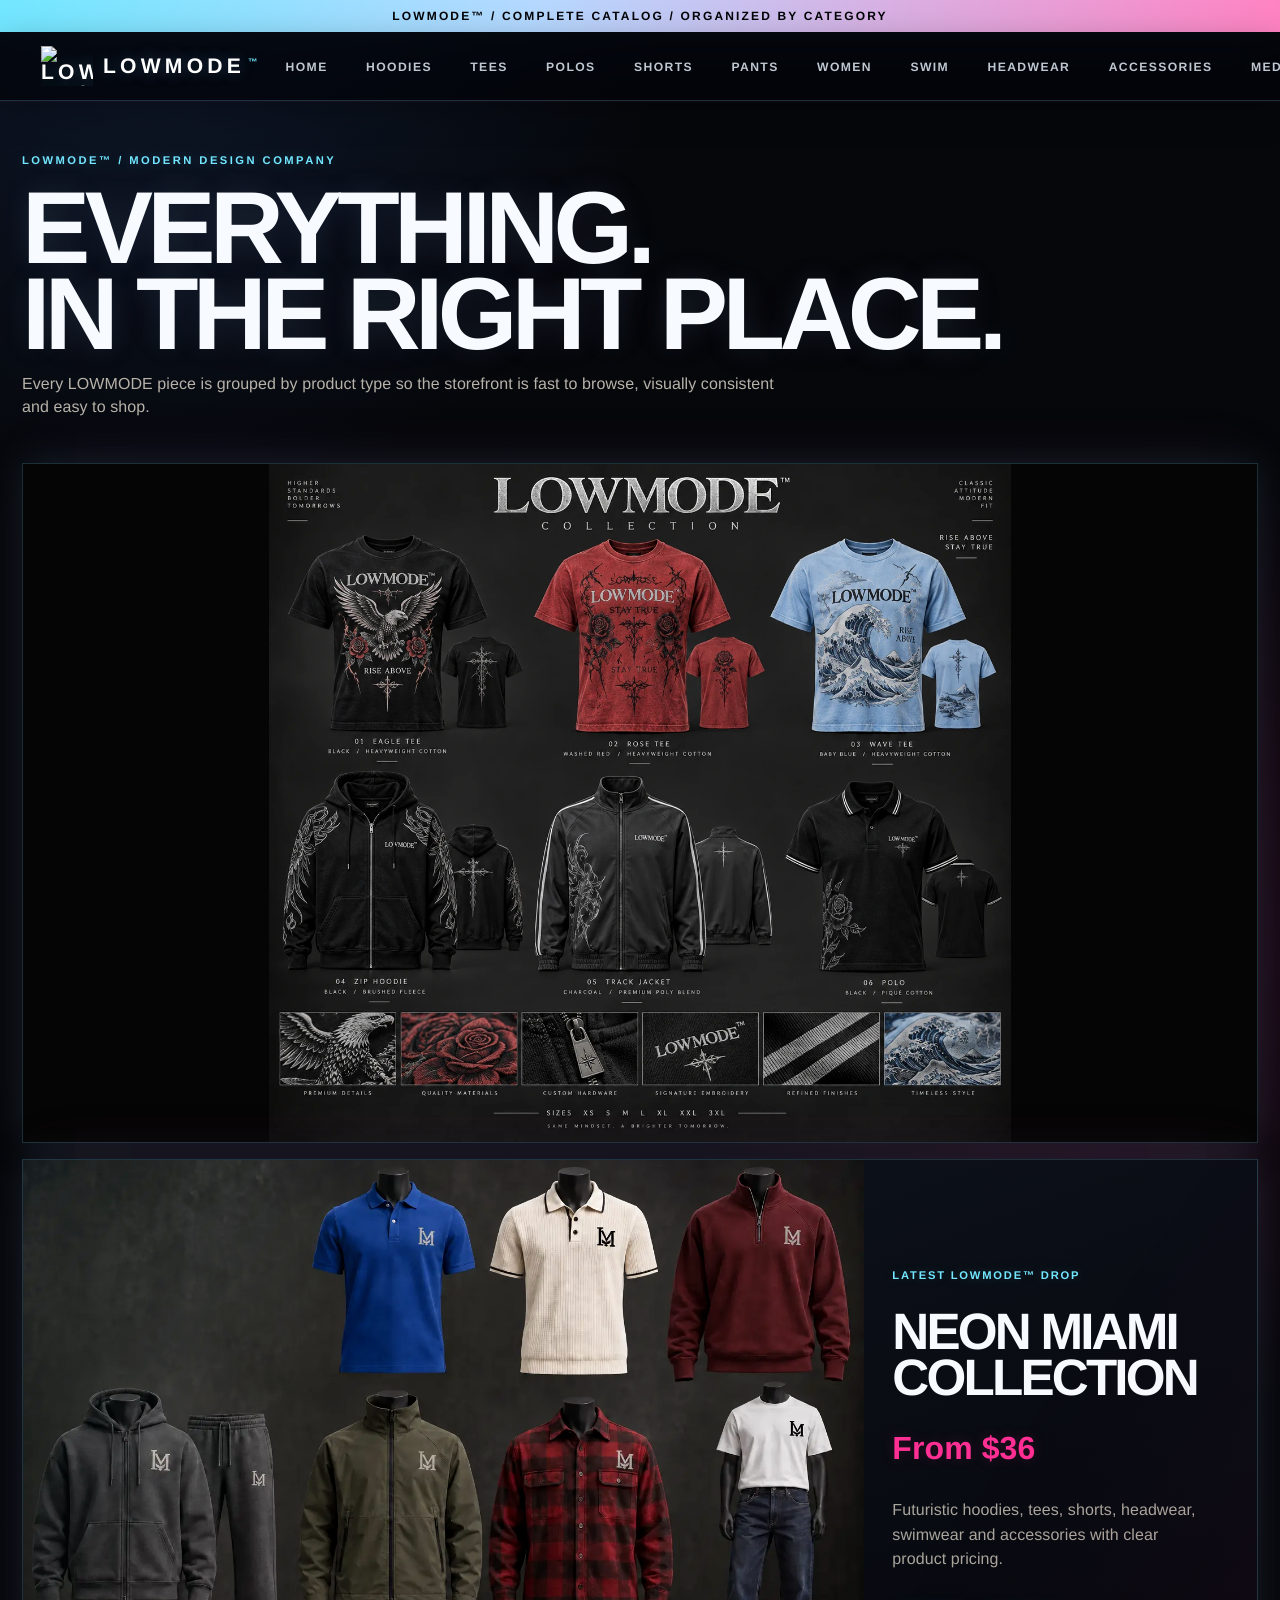
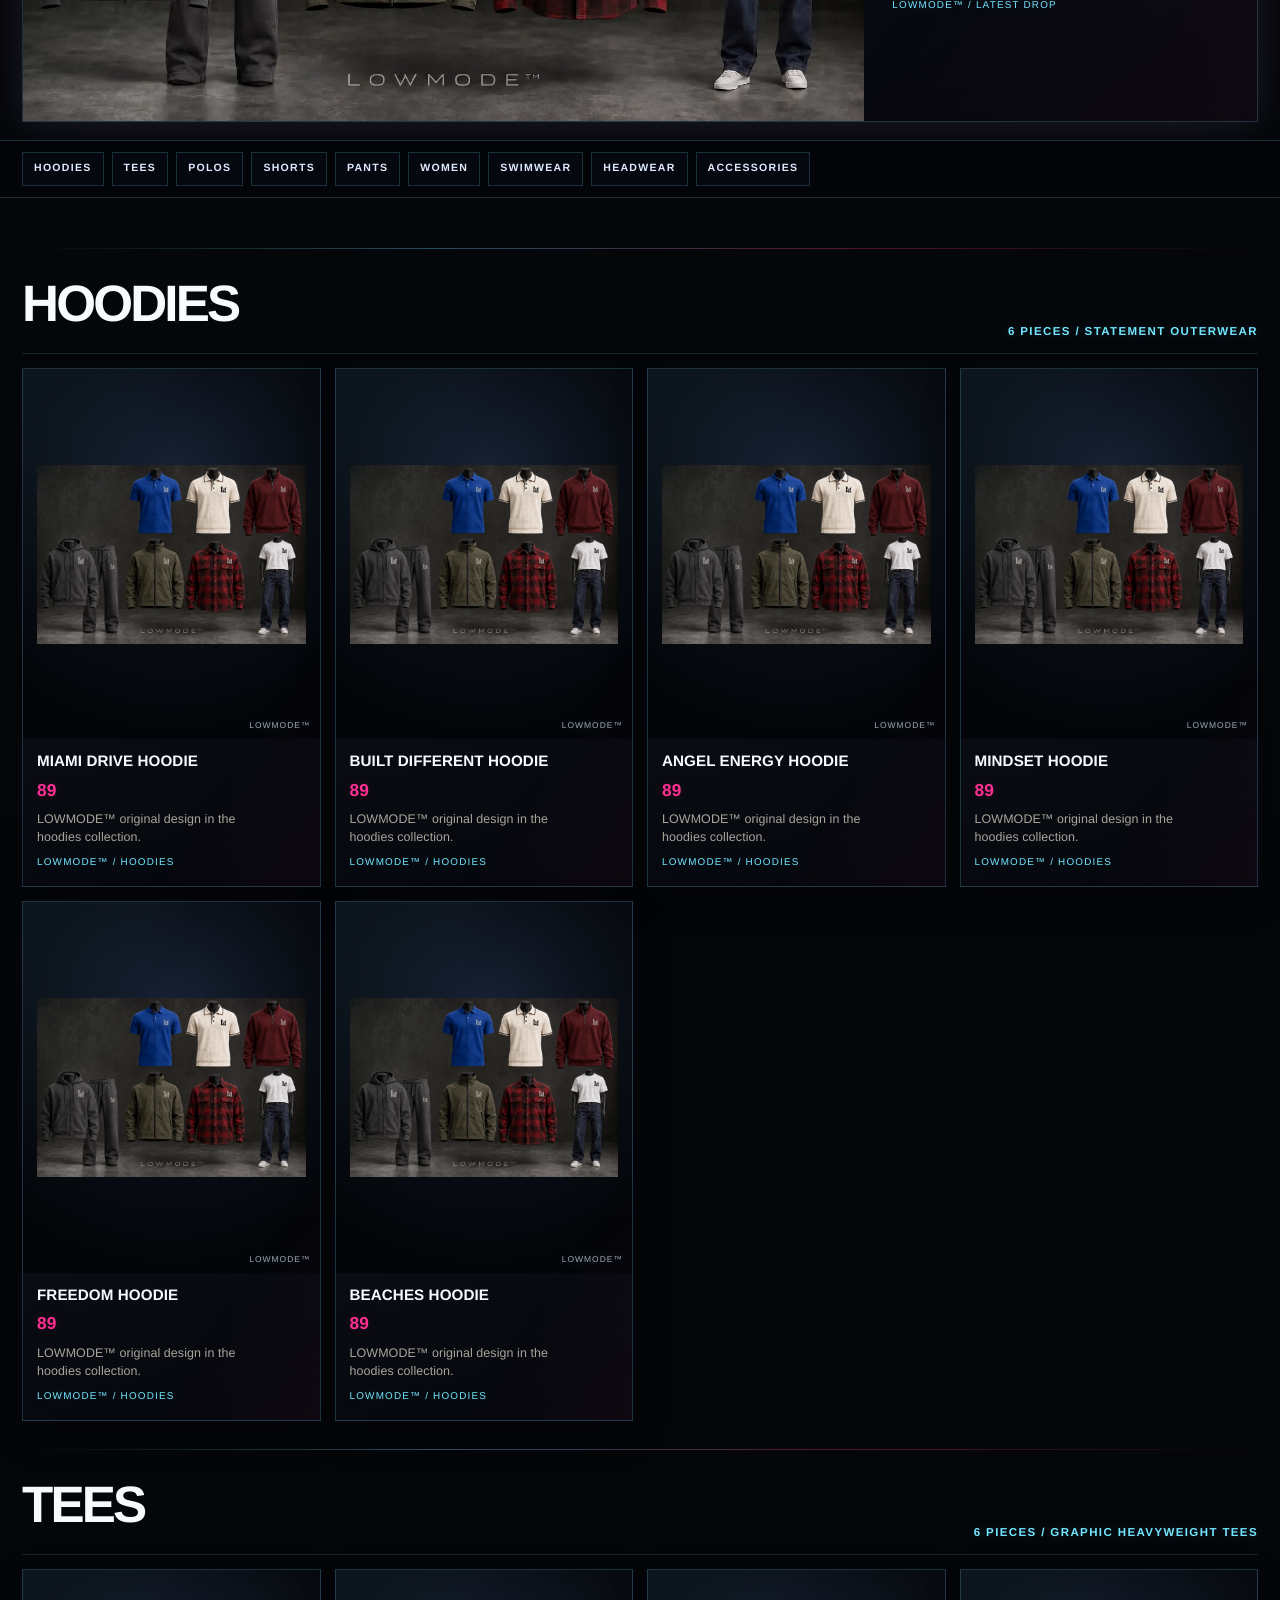
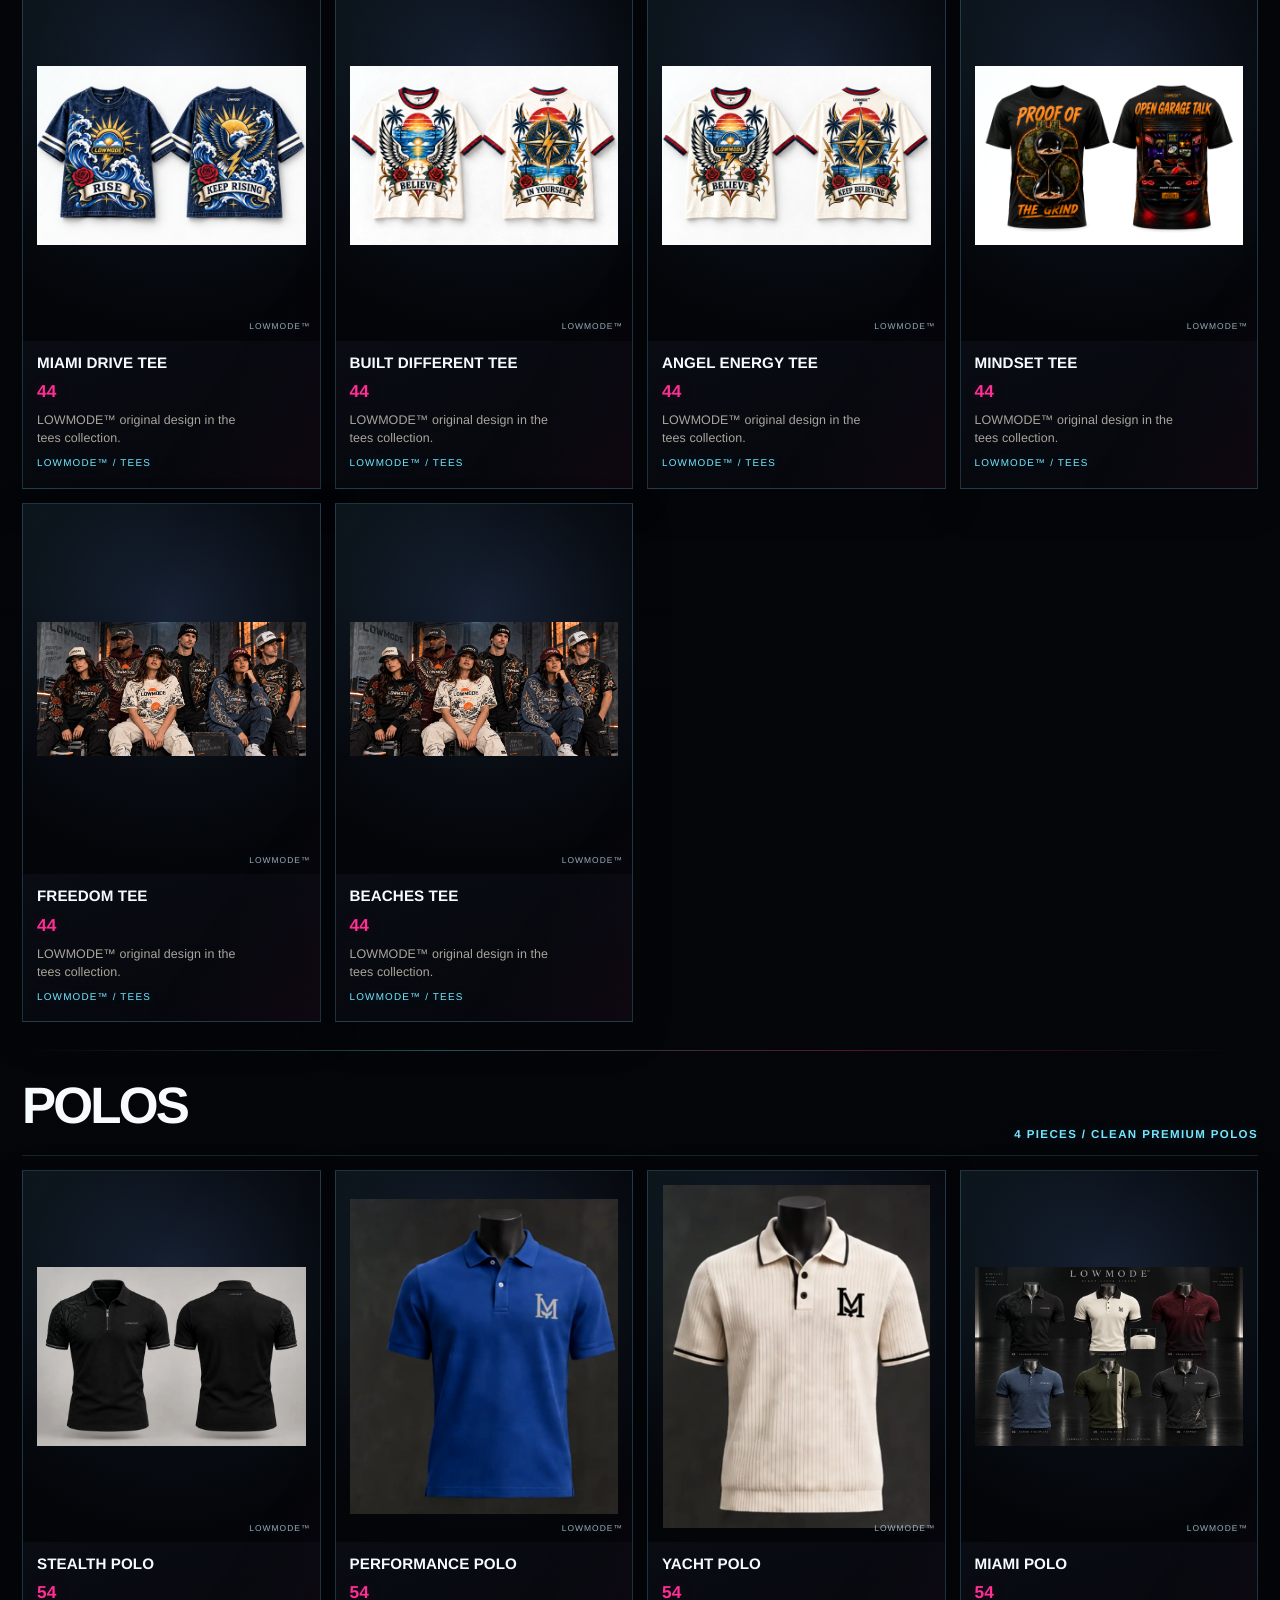
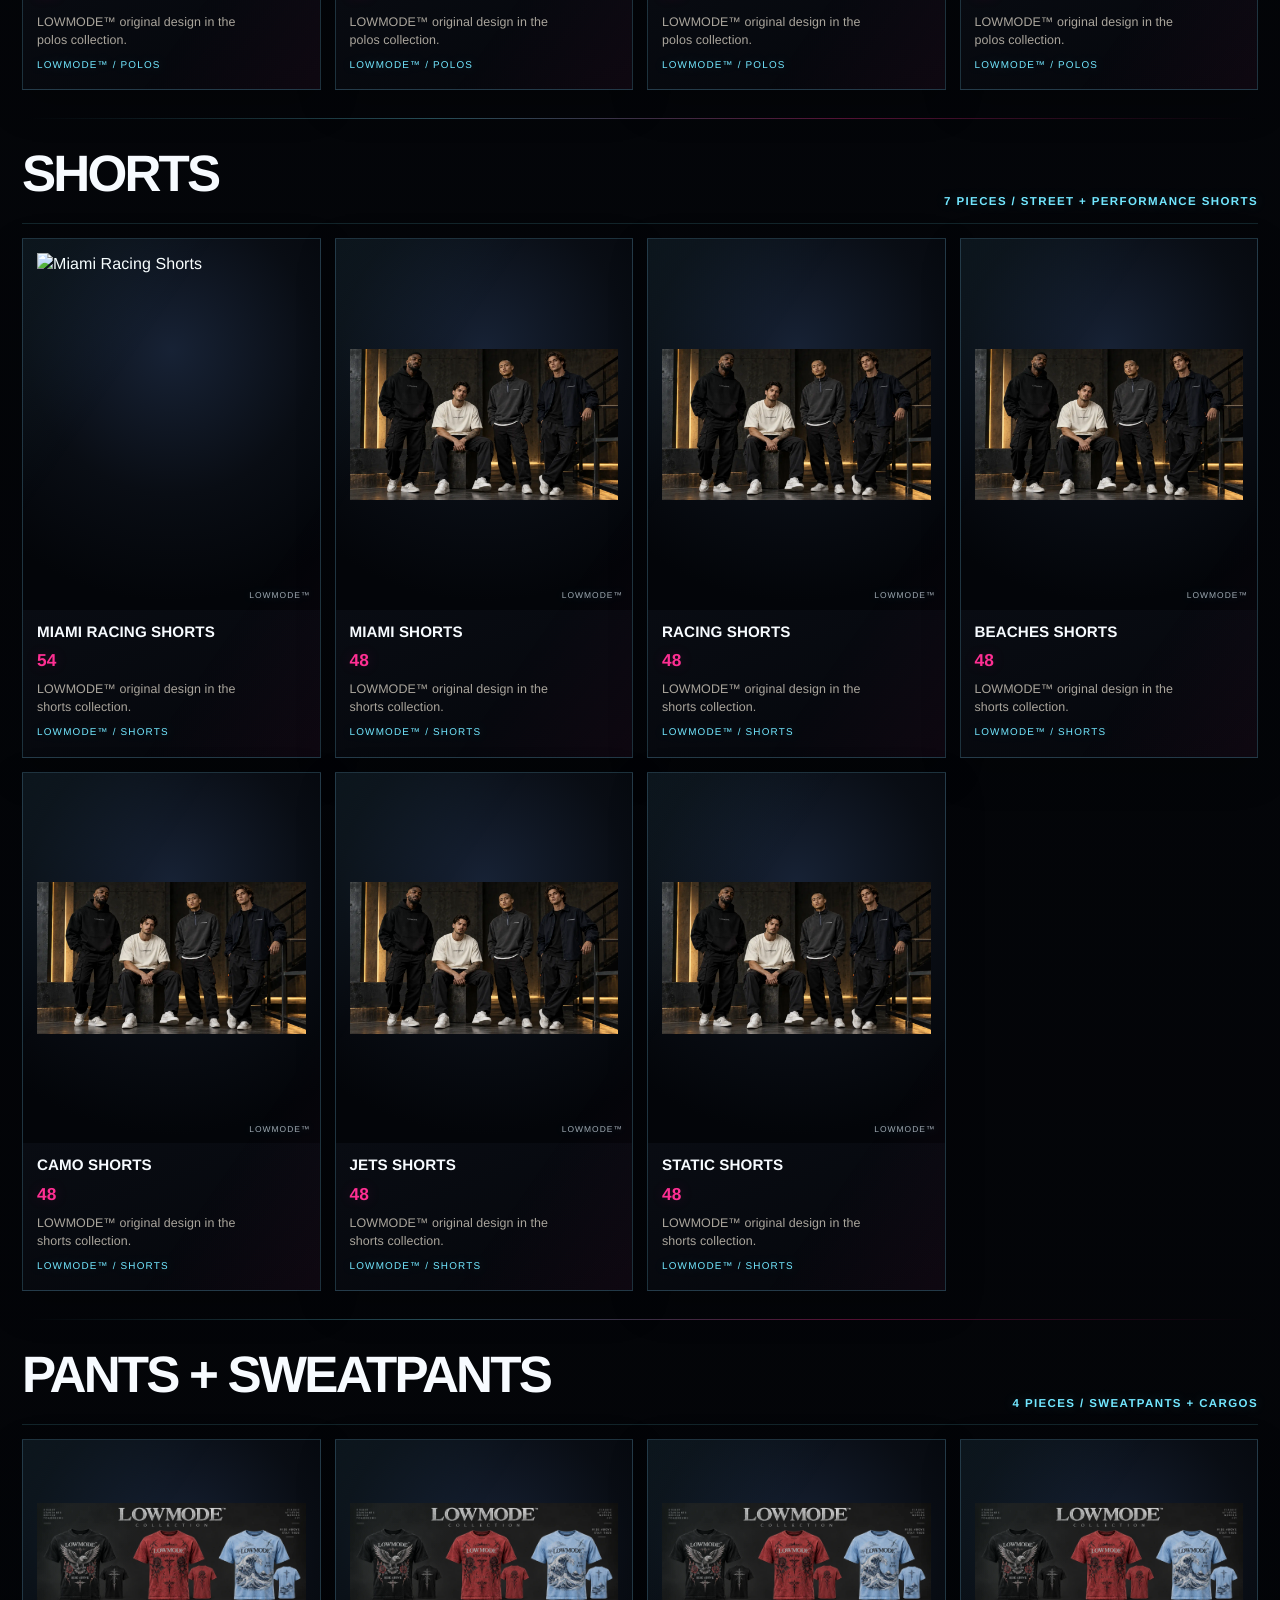
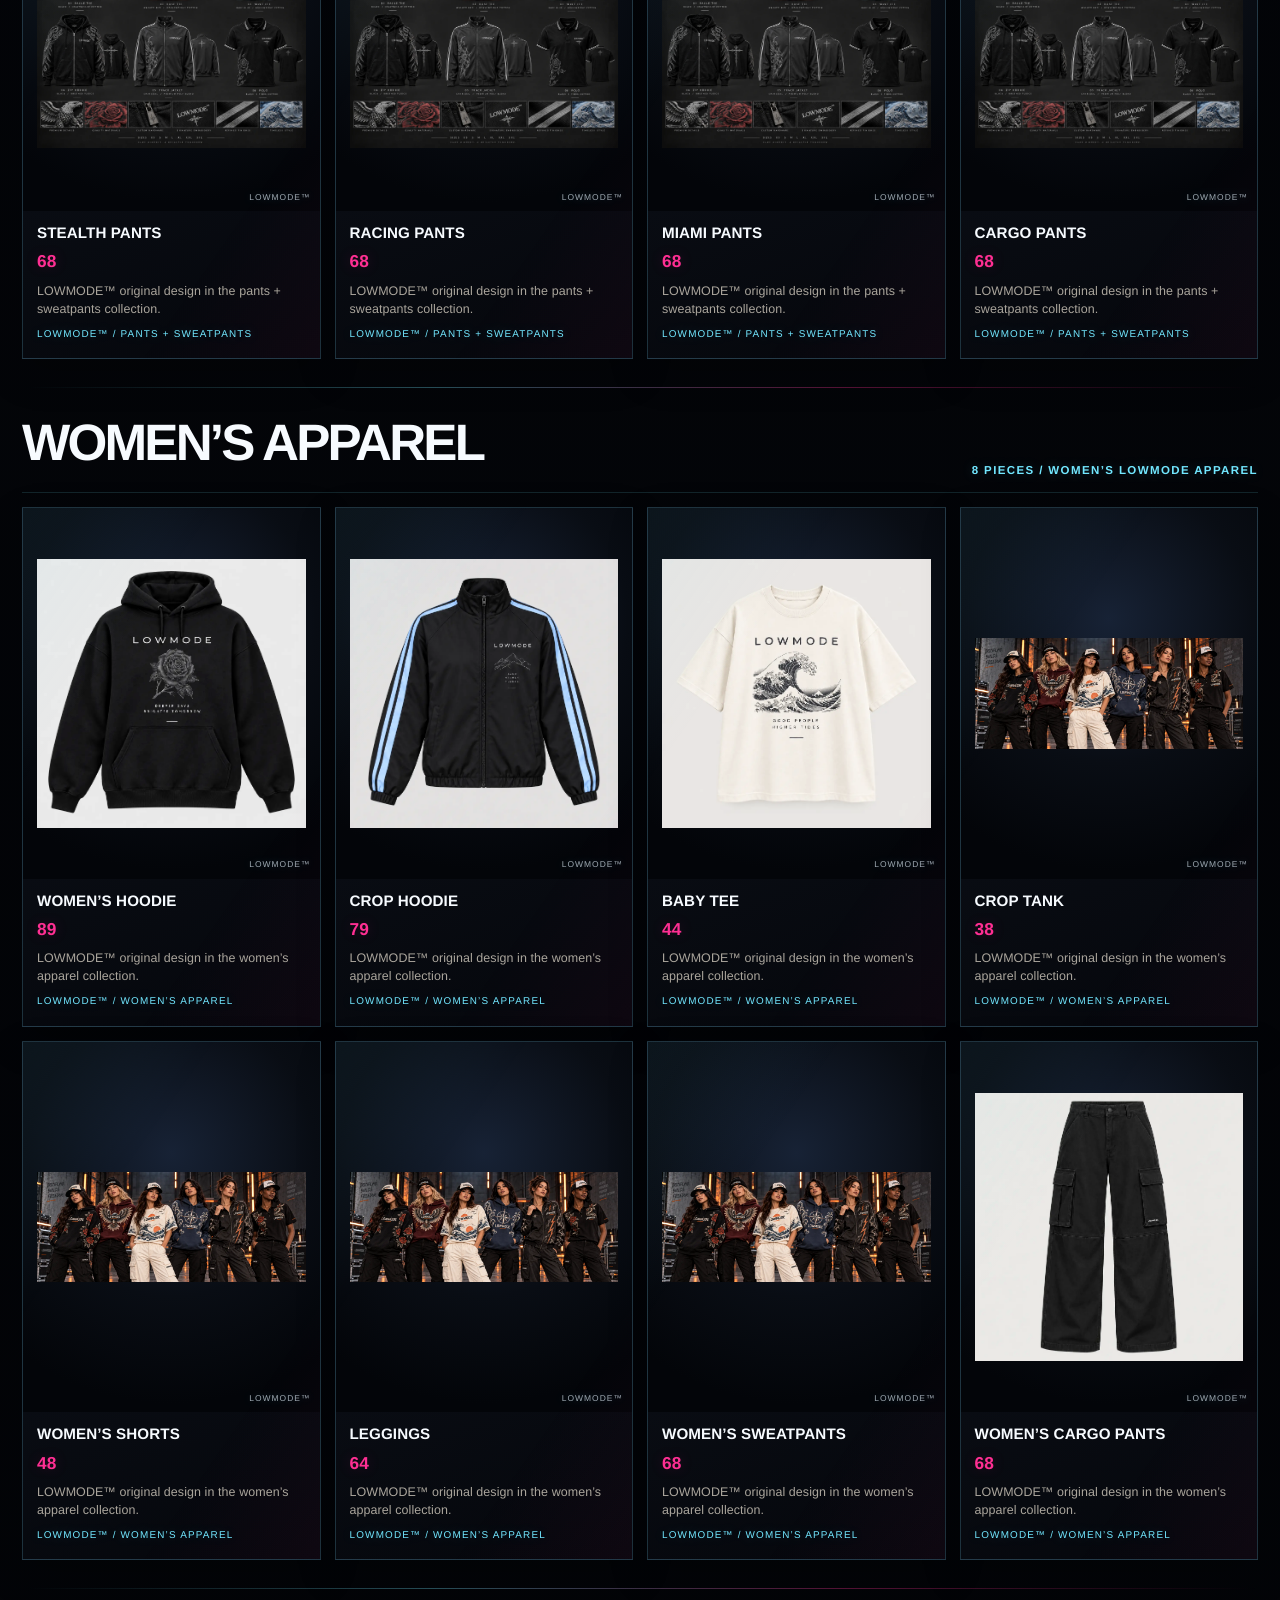
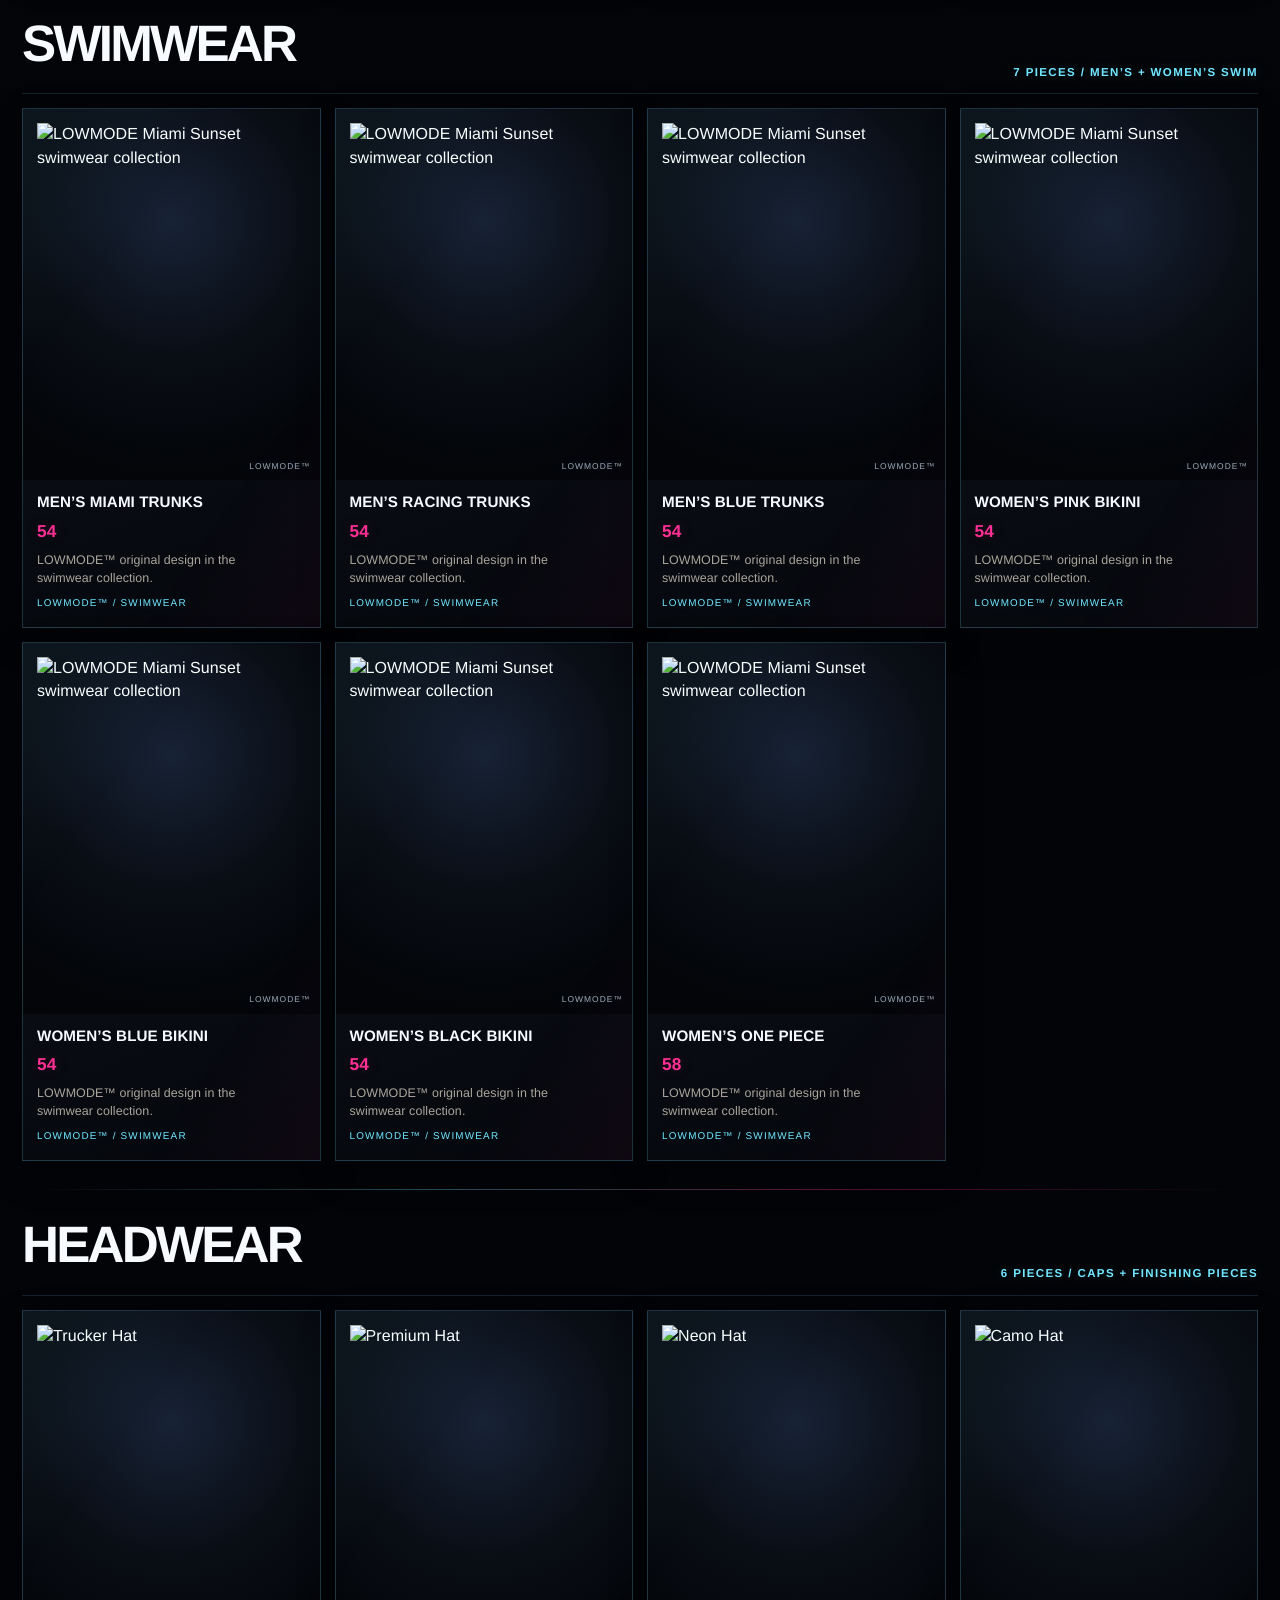
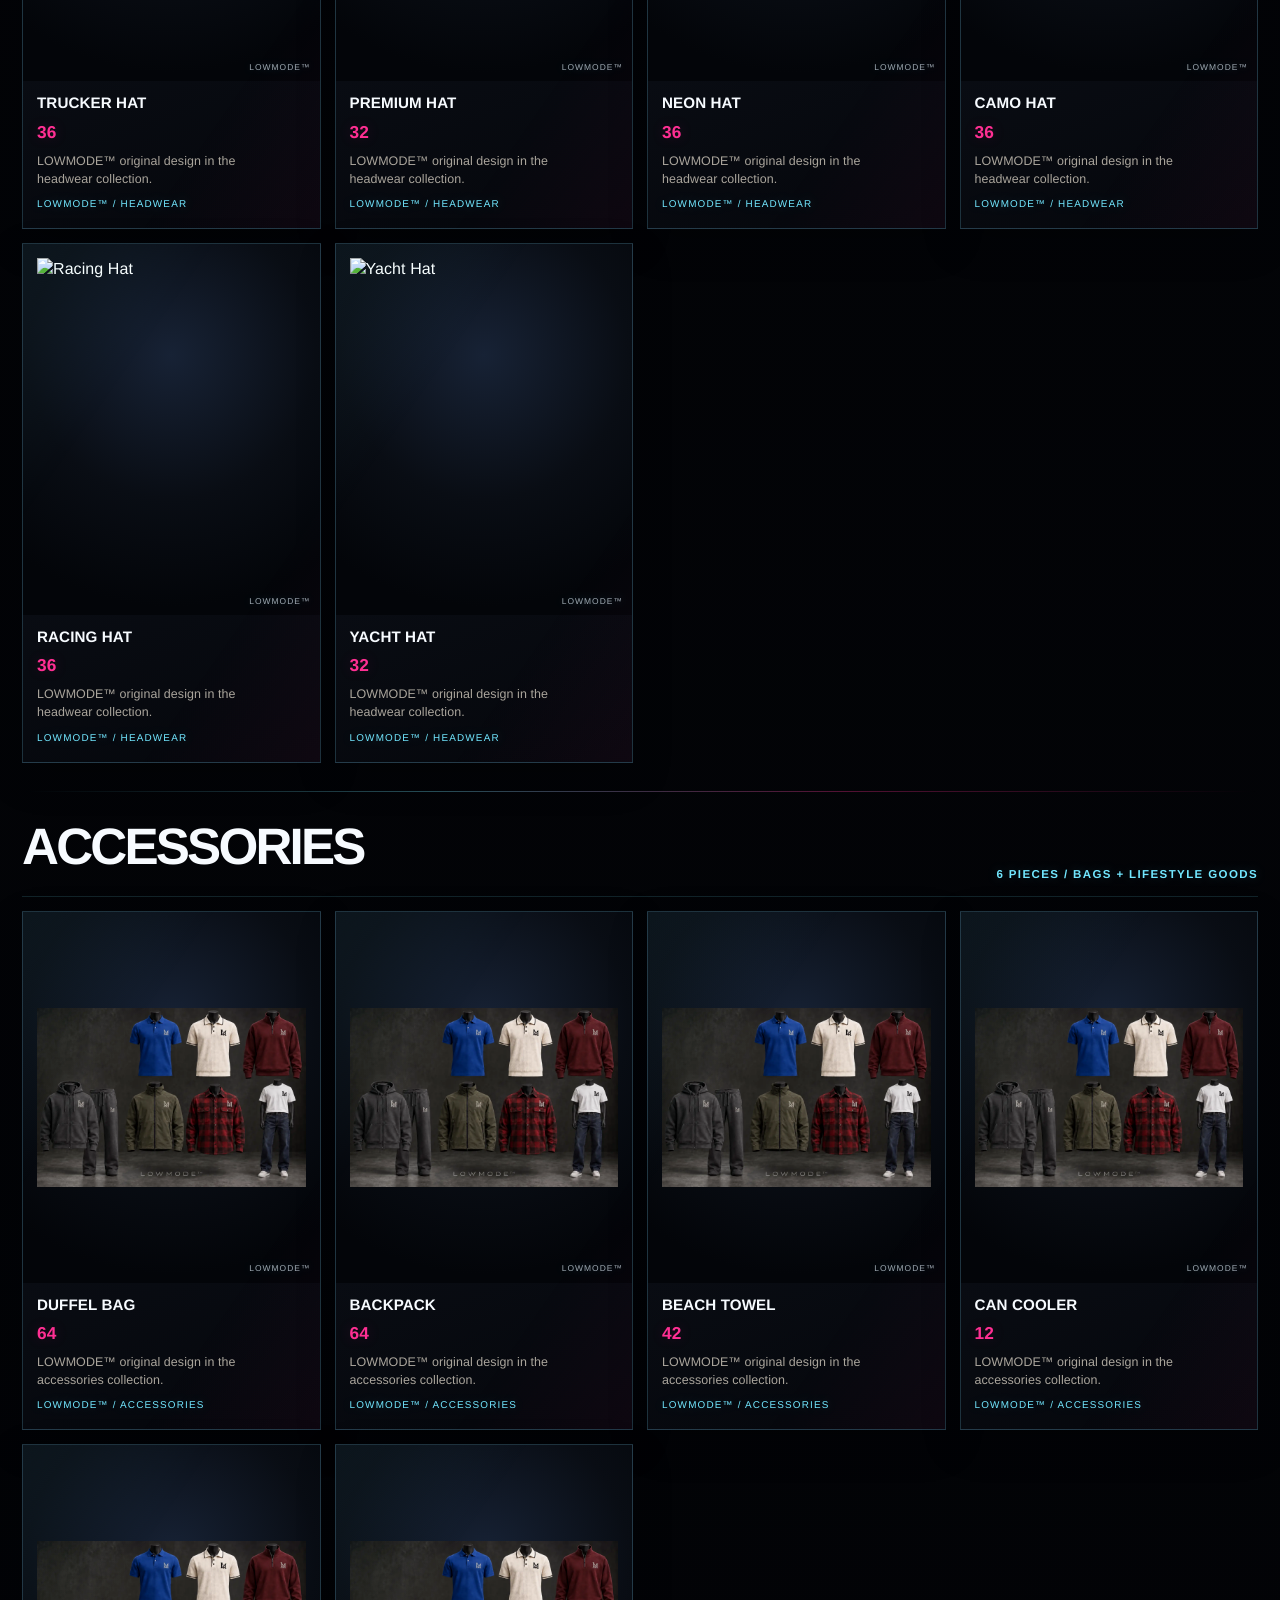
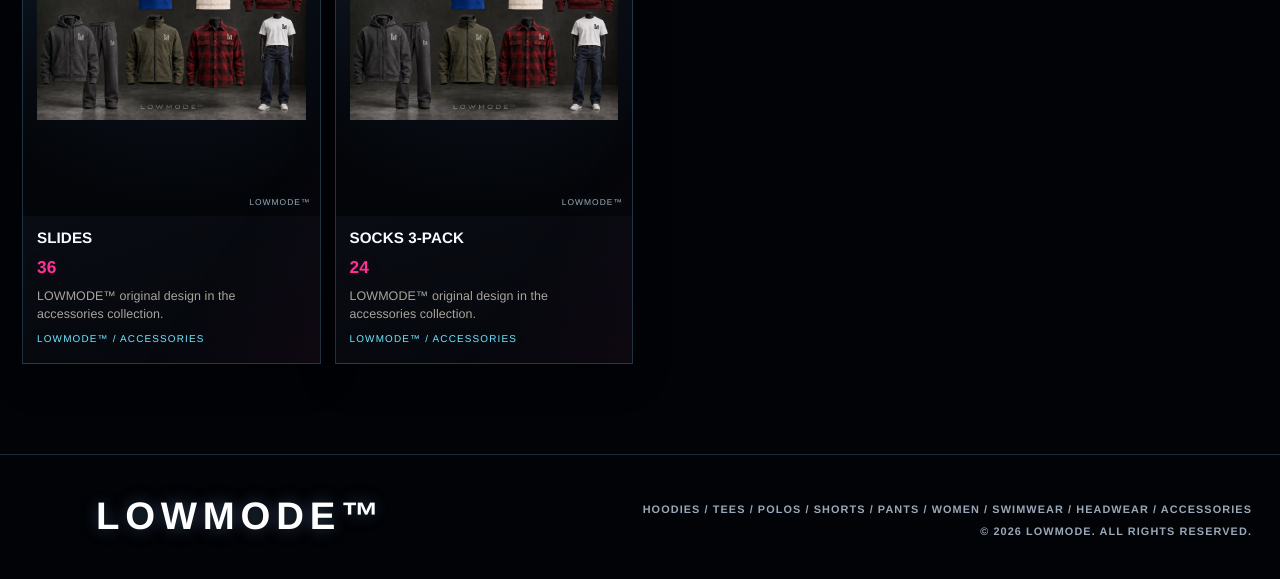
==== commit b66daa16: "Refresh storefront catalog presentation" ====
--- a/collection.html
+++ b/collection.html
@@ -14,7 +14,7 @@
 </head>
 <body>
 <div class="announcement">LOWMODE™ / Complete Catalog / Organized by Category</div>
-<header class="site-header"><nav class="nav" aria-label="Main navigation"><a class="wordmark" href="/"><img class="brand-emblem" src="/assets/lowmode-eagle-lm-emblem.webp" alt="LOWMODE emblem"><span>LOWMODE<sup>™</sup></span></a><div class="nav-links"><a href="/">Home</a><a href="#hoodies">Hoodies</a><a href="#tees">Tees</a><a href="#shorts">Shorts</a><a href="#women">Women</a><a href="#swimwear">Swim</a><a href="#headwear">Headwear</a><a href="/lookbook.html">Media</a></div><a class="nav-cta" href="#hoodies">Shop</a></nav></header>
+<header class="site-header"><nav class="nav" aria-label="Main navigation"><a class="wordmark" href="/"><img class="brand-emblem" src="/assets/lowmode-eagle-lm-emblem.webp" alt="LOWMODE emblem"><span>LOWMODE<sup>™</sup></span></a><div class="nav-links"><a href="/">Home</a><a href="#hoodies">Hoodies</a><a href="#tees">Tees</a><a href="#polos">Polos</a><a href="#shorts">Shorts</a><a href="#pants">Pants</a><a href="#women">Women</a><a href="#swimwear">Swim</a><a href="#headwear">Headwear</a><a href="#accessories">Accessories</a><a href="/lookbook.html">Media</a></div><a class="nav-cta" href="#hoodies">Shop</a></nav></header>
 <main>
 <section class="shop-hero"><p class="eyebrow">LOWMODE™ / Modern Design Company</p><h1>Everything.<br>In the right place.</h1><p>Every LOWMODE piece is grouped by product type so the storefront is fast to browse, visually consistent and easy to shop.</p></section>
 <section class="hero-strip"><img src="/assets/lowmode-signature-collection-2026.webp" alt="LOWMODE signature collection"></section>
@@ -51,10 +51,11 @@
 'Angel Energy Tee':'/assets/believe-tee-front-back-v3.jpg',
 'Mindset Tee':'/assets/proof-of-the-grind-tee.jpg'
 };
-const categoryImage={hoodies:'/assets/lowmode-trending-capsule.webp',tees:'/assets/lowmode-tattoo-art-collection.webp',polos:'/assets/lowmode-premium-polo-collection.webp',shorts:'/assets/lowmode-mens-modern.webp',pants:'/assets/lowmode-signature-collection-2026.webp',women:'/assets/lowmode-womens-complete.webp',swimwear:'/assets/lowmode-swim-reference.jpg',headwear:'/assets/lowmode-sunset-cap.webp',accessories:'/assets/lowmode-trending-capsule.webp'};
+const categoryImage={hoodies:'/assets/lowmode-trending-capsule.webp',tees:'/assets/lowmode-tattoo-art-collection.webp',polos:'/assets/lowmode-premium-polo-collection.webp',shorts:'/assets/lowmode-mens-modern.webp',pants:'/assets/lowmode-signature-collection-2026.webp',women:'/assets/lowmode-womens-complete.webp',swimwear:'/assets/lowmode-miami-sunset-swimwear.webp',headwear:'/assets/lowmode-sunset-cap.webp',accessories:'/assets/lowmode-trending-capsule.webp'};
 const descriptions={hoodies:'Statement outerwear',tees:'Graphic heavyweight tees',polos:'Clean premium polos',shorts:'Street + performance shorts',pants:'Sweatpants + cargos',women:'Women’s LOWMODE apparel',swimwear:'Men’s + women’s swim',headwear:'Caps + finishing pieces',accessories:'Bags + lifestyle goods'};
 const catalog=document.getElementById('catalog');
-categories.forEach(([id,label,items])=>{const s=document.createElement('section');s.className='cat';s.id=id;s.innerHTML=`<div class="cat-head"><h2>${label}</h2><span>${items.length} pieces / ${descriptions[id]}</span></div><div class="grid">${items.map(([name,price])=>{const img=imageMap[name]||categoryImage[id];return `<article class="card"><div class="media"><img src="${img}" alt="${name}" loading="lazy"></div><div class="meta"><h3>${name}</h3><span class="price">$${price}</span><p>LOWMODE™ original design in the ${label.toLowerCase()} collection.</p><span class="tag">LOWMODE™ / ${label}</span></div></article>`}).join('')}</div>`;catalog.appendChild(s)});
+const swimCrop={'Men’s Miami Trunks':'5% 50%','Men’s Racing Trunks':'24% 50%','Men’s Blue Trunks':'40% 50%','Women’s Pink Bikini':'60% 50%','Women’s Blue Bikini':'74% 50%','Women’s Black Bikini':'86% 50%','Women’s One Piece':'96% 50%'};
+categories.forEach(([id,label,items])=>{const s=document.createElement('section');s.className='cat';s.id=id;s.innerHTML=`<div class="cat-head"><h2>${label}</h2><span>${items.length} pieces / ${descriptions[id]}</span></div><div class="grid">${items.map(([name,price])=>{const img=imageMap[name]||categoryImage[id];const swim=id==='swimwear';const focal=swimCrop[name]||'50% 50%';return `<article class="card"><div class="media${swim?' media-swim':''}"><img src="${img}" alt="${swim?'LOWMODE Miami Sunset swimwear collection':name}" style="${swim?'object-position:'+focal:''}" loading="lazy"></div><div class="meta"><h3>${name}</h3><span class="price">${price}</span><p>LOWMODE™ original design in the ${label.toLowerCase()} collection.</p><span class="tag">LOWMODE™ / ${label}</span></div></article>`}).join('')}</div>`;catalog.appendChild(s)});
 </script>
 </body>
 </html>
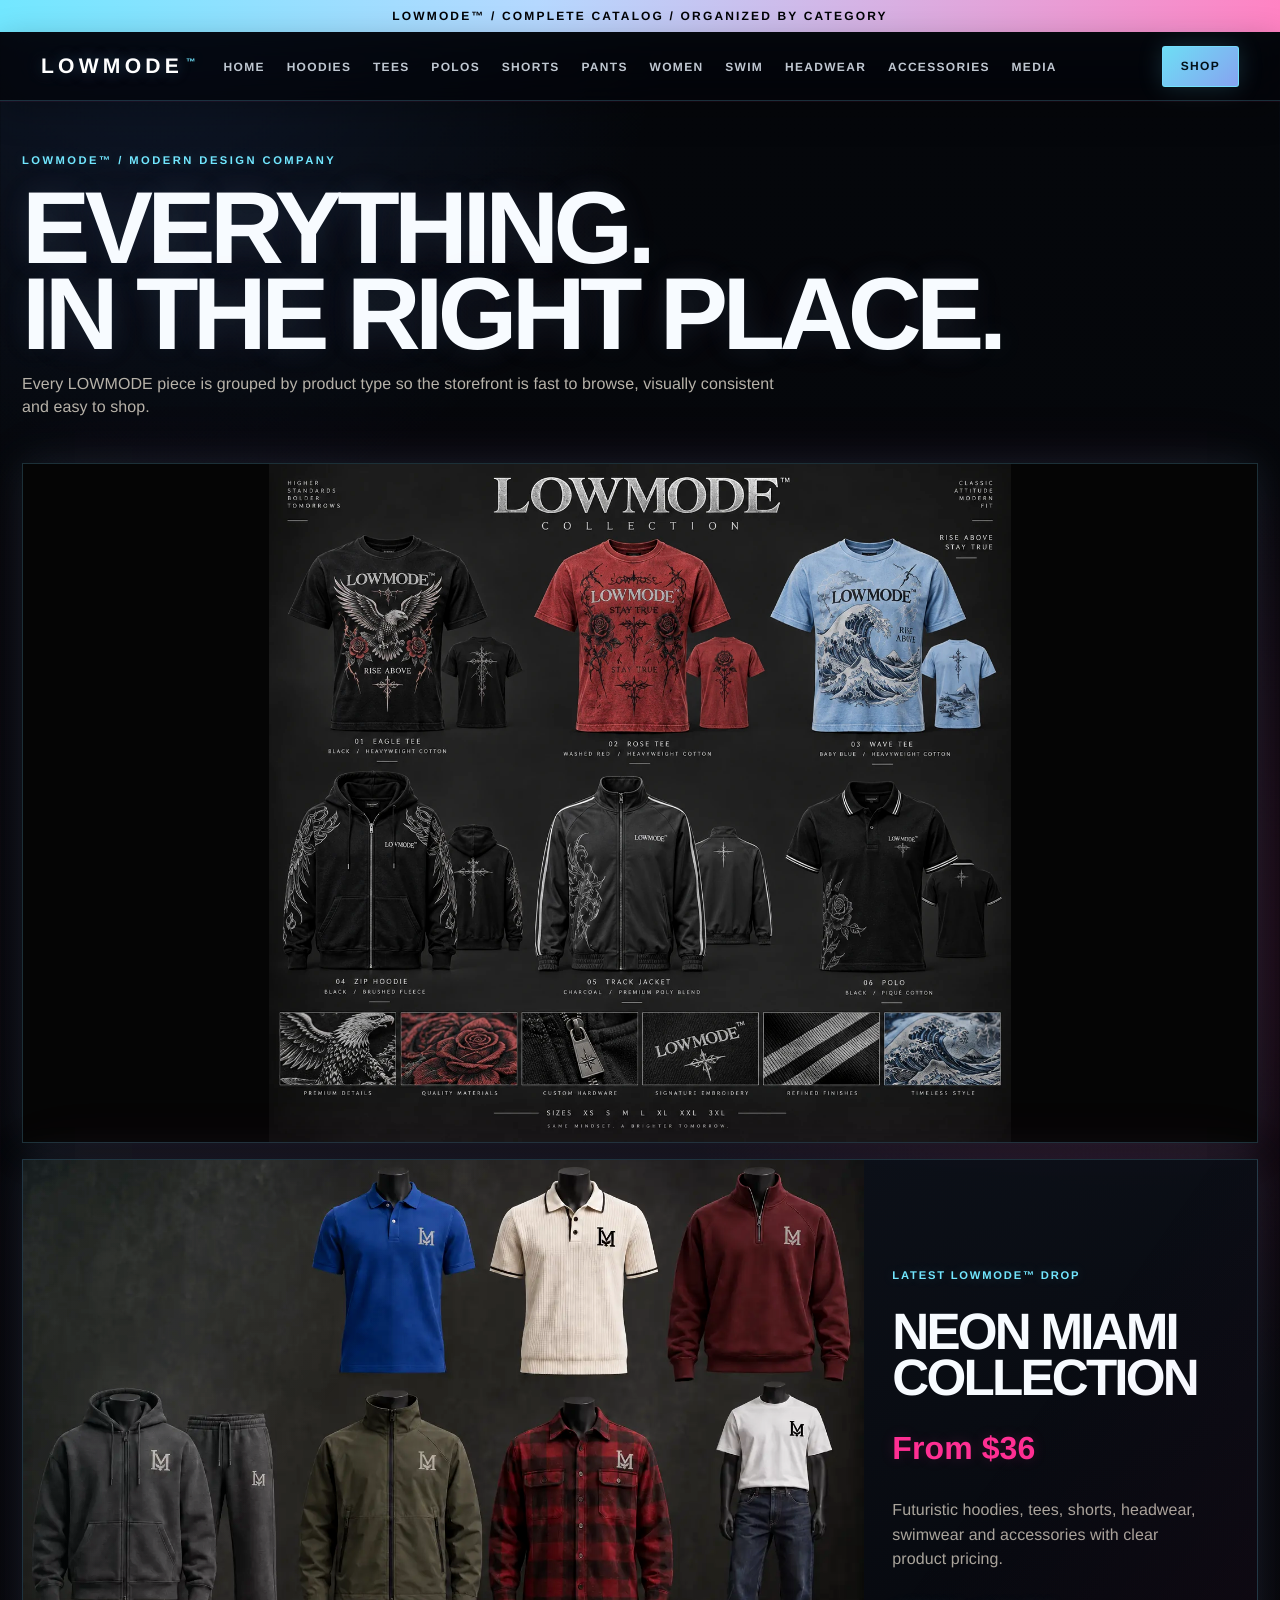
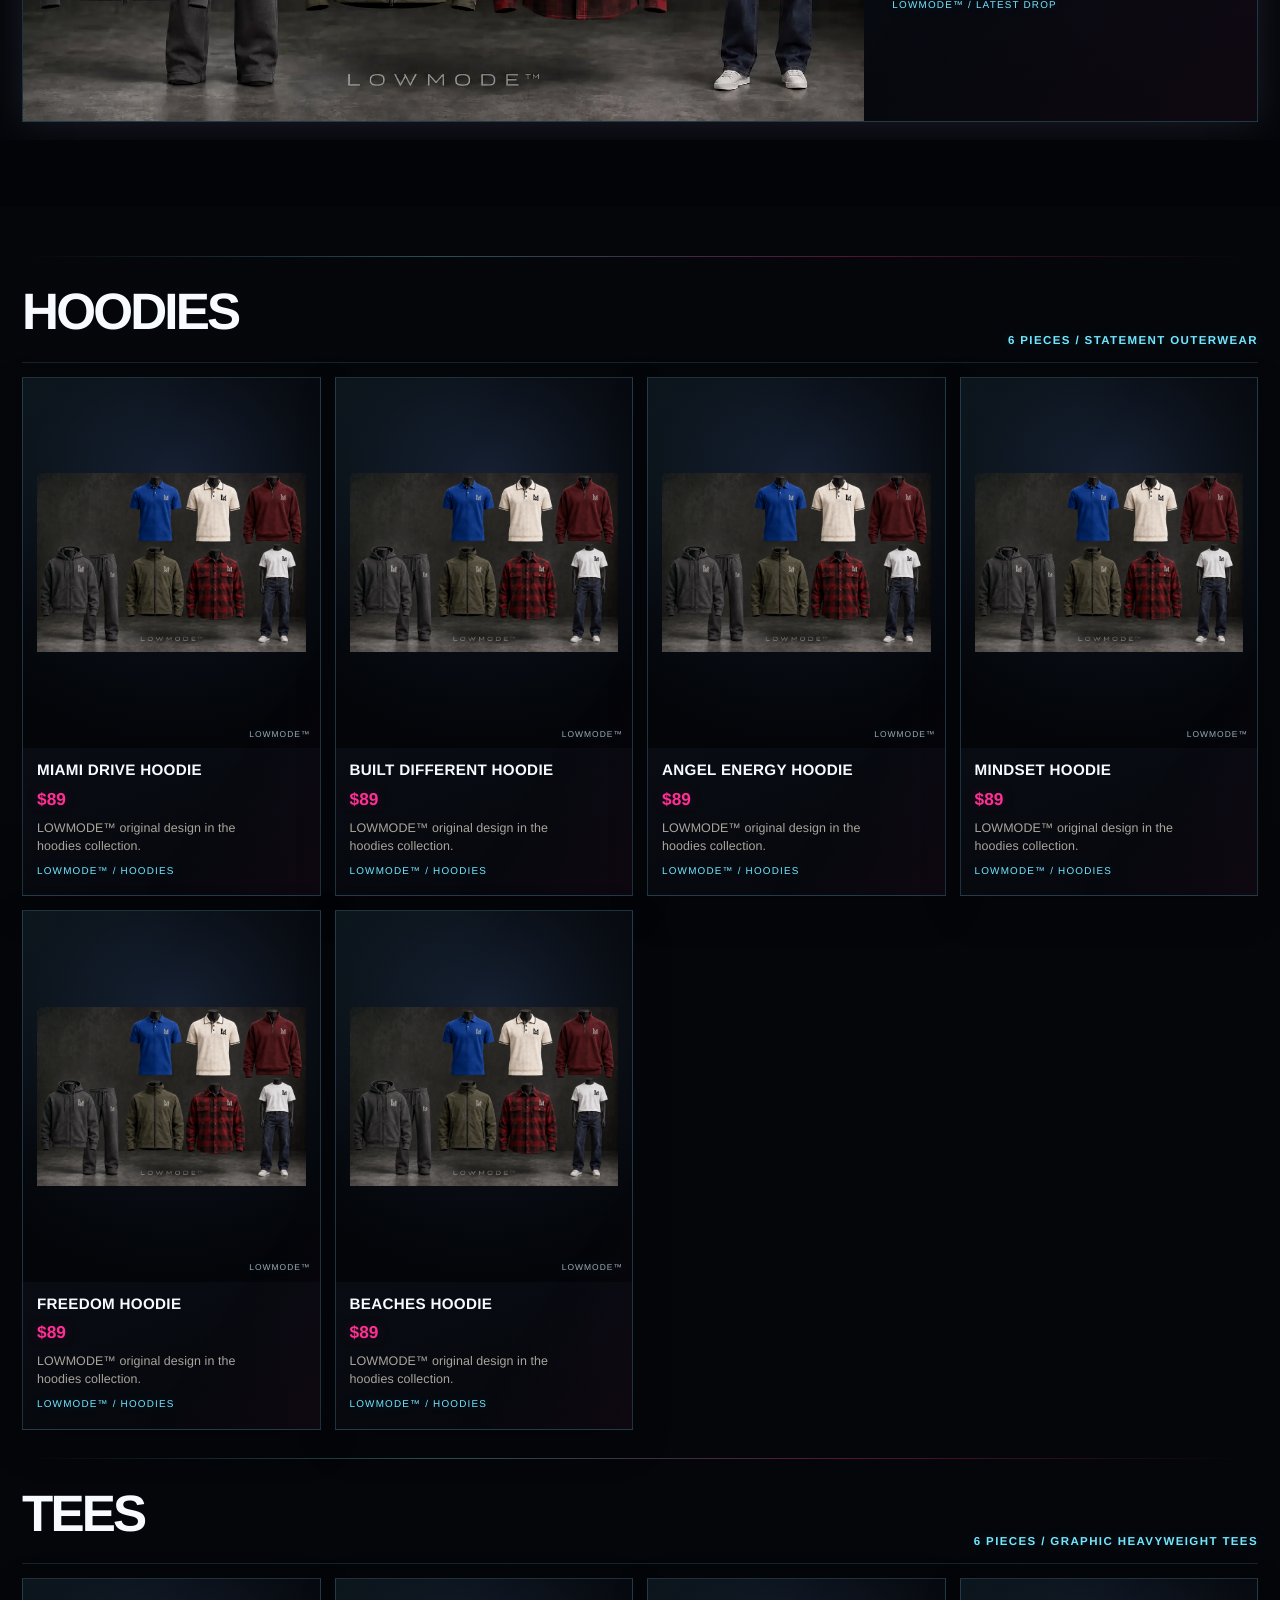
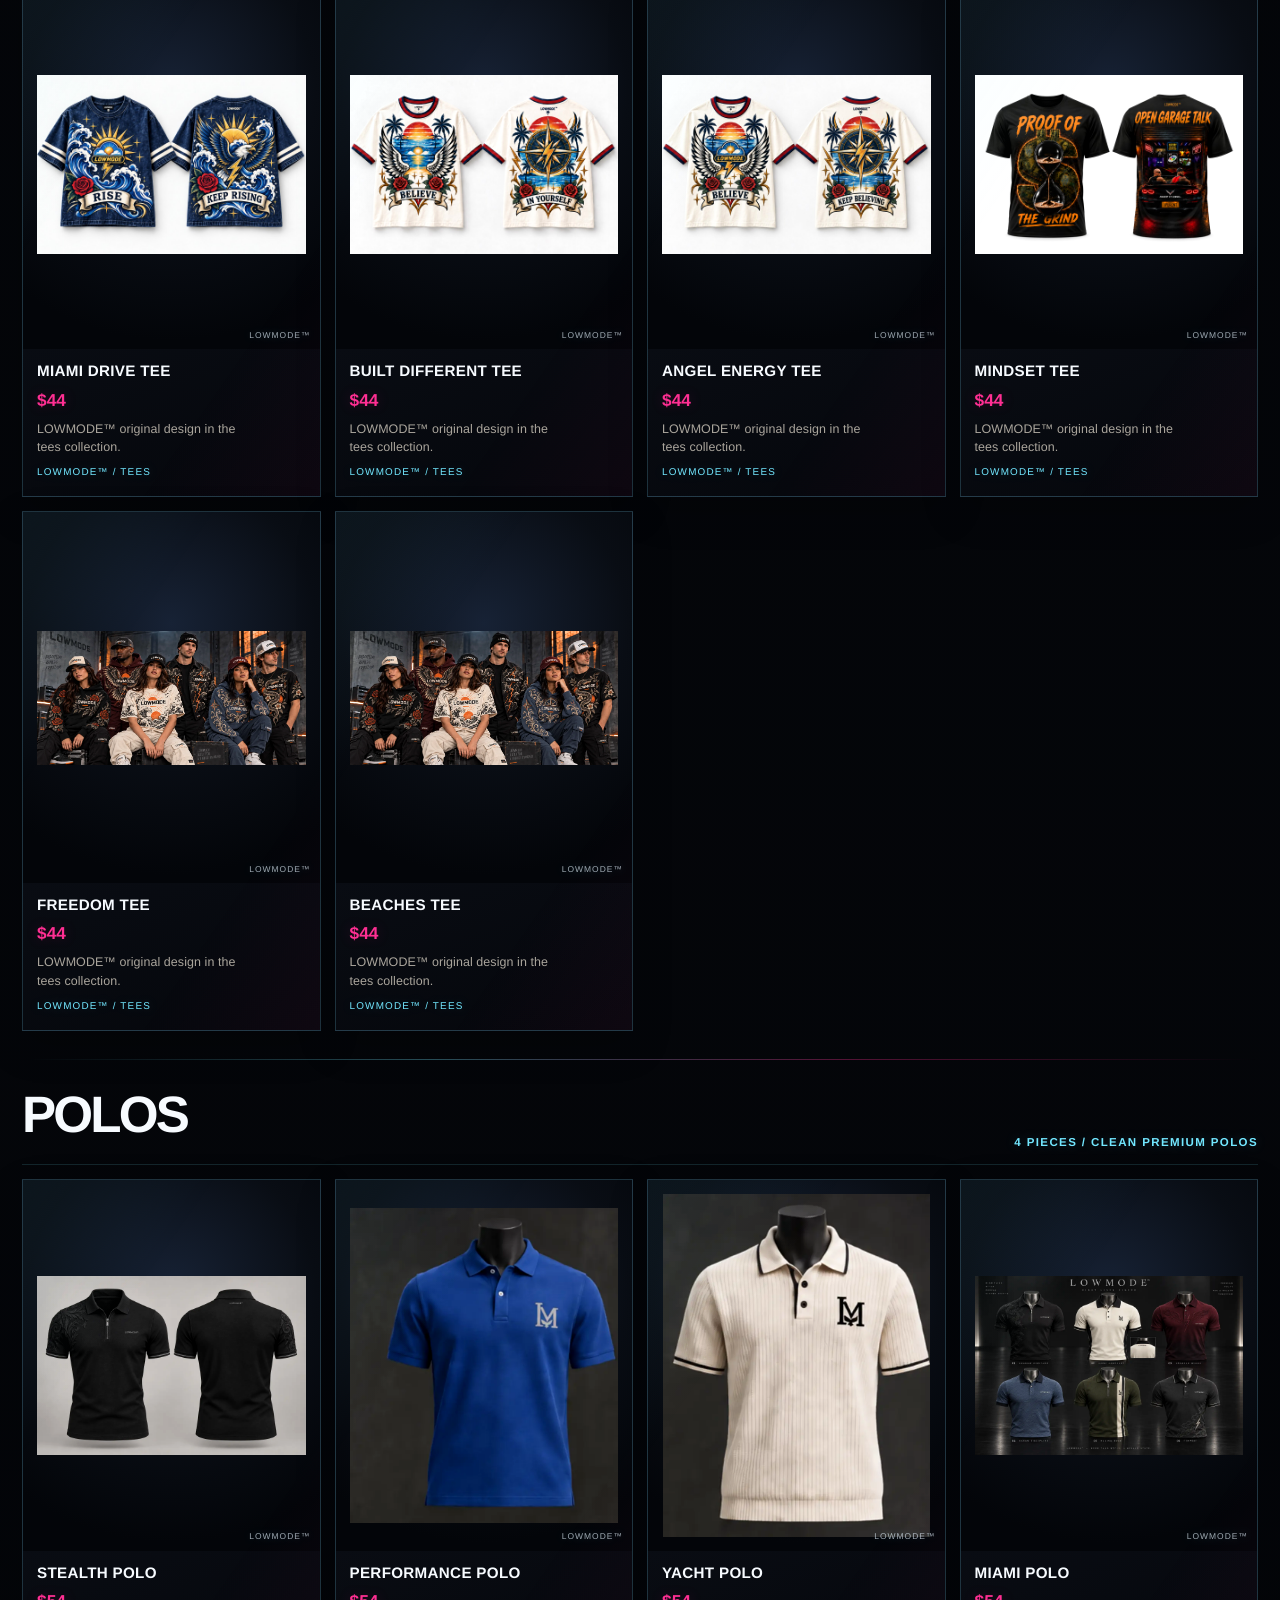
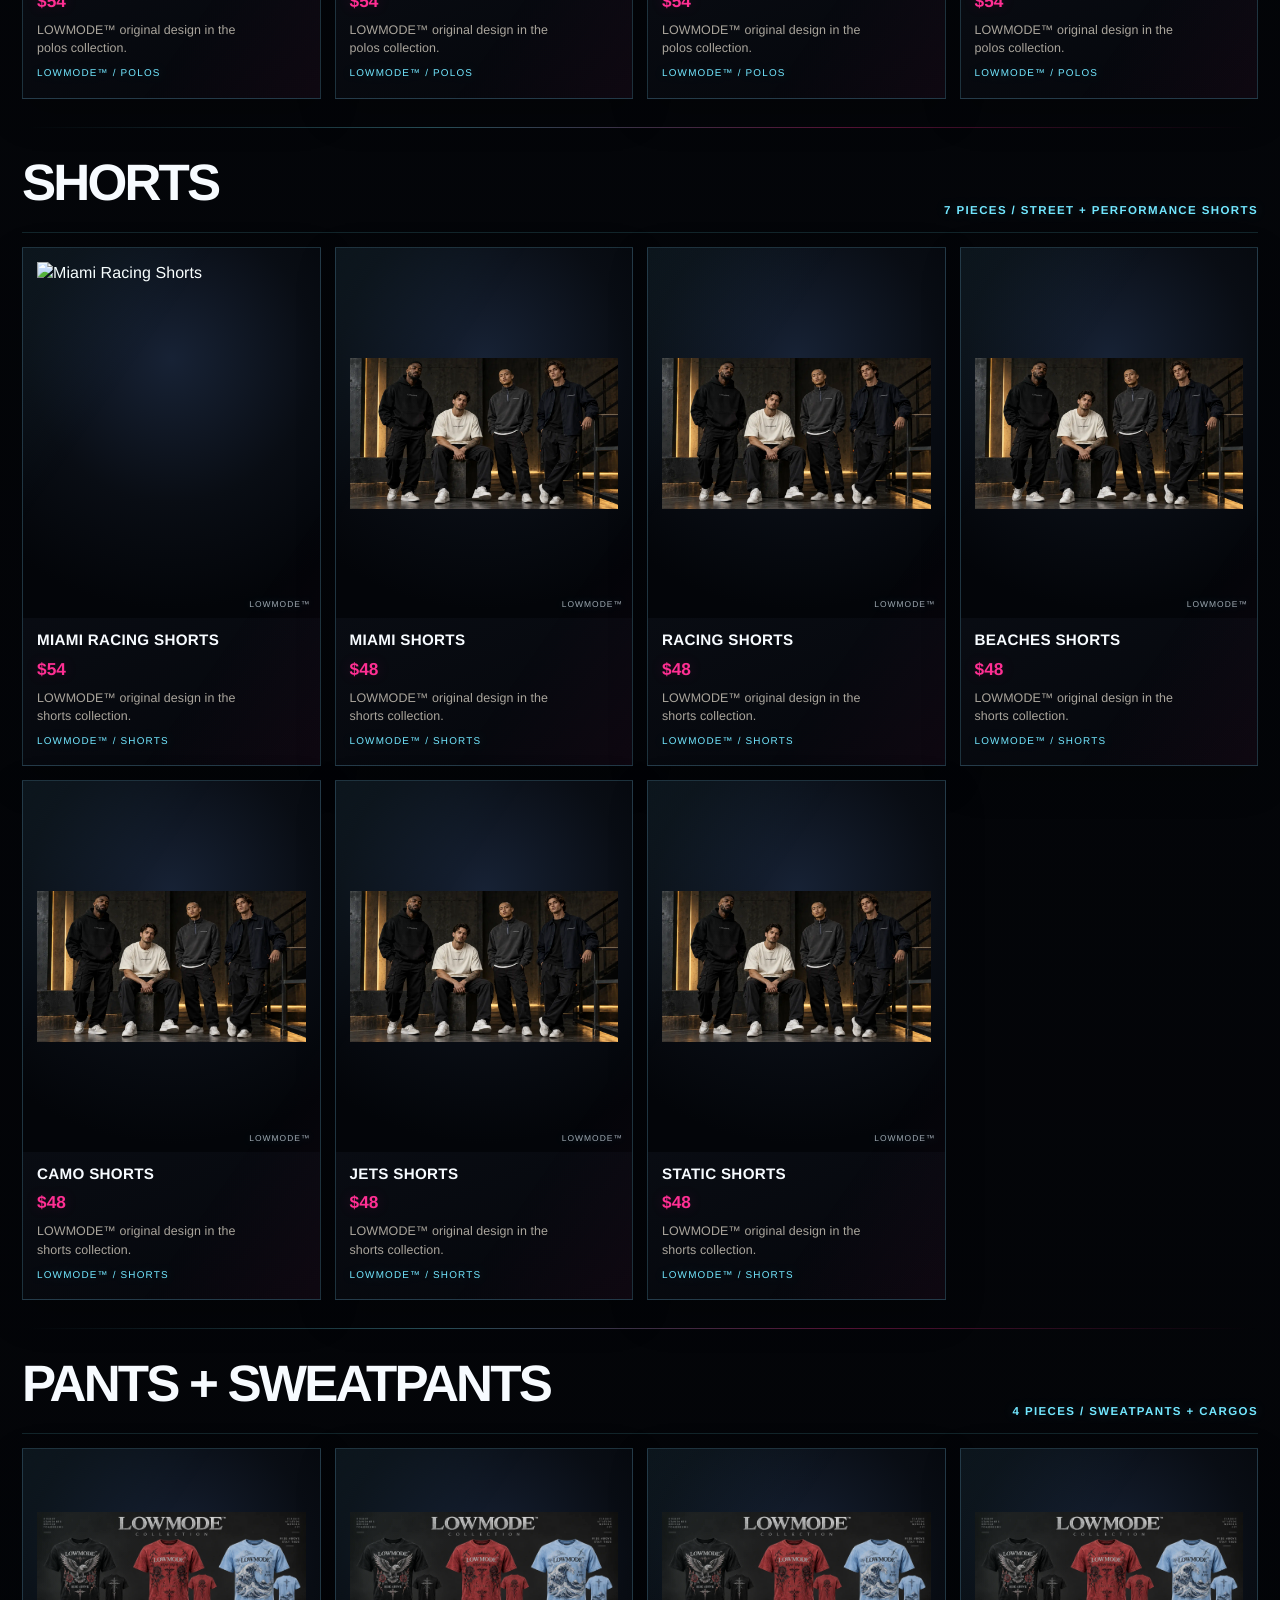
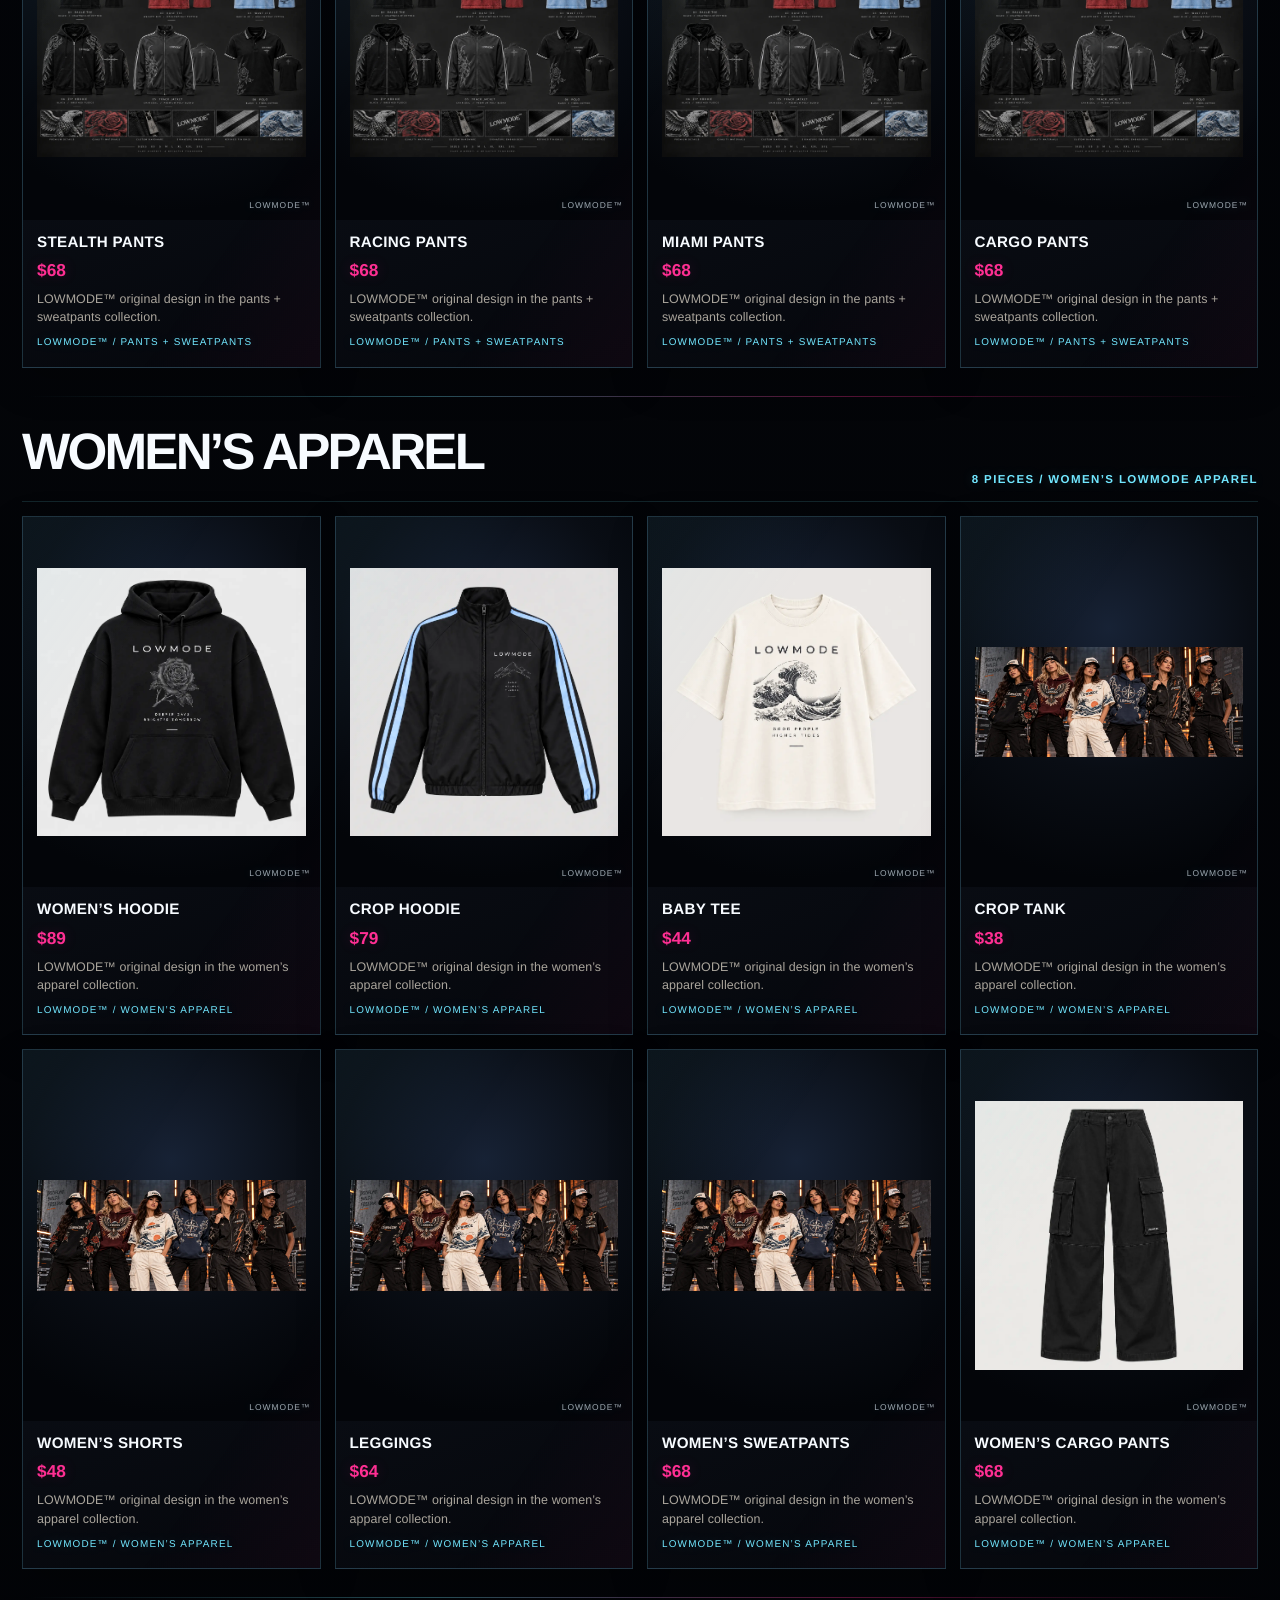
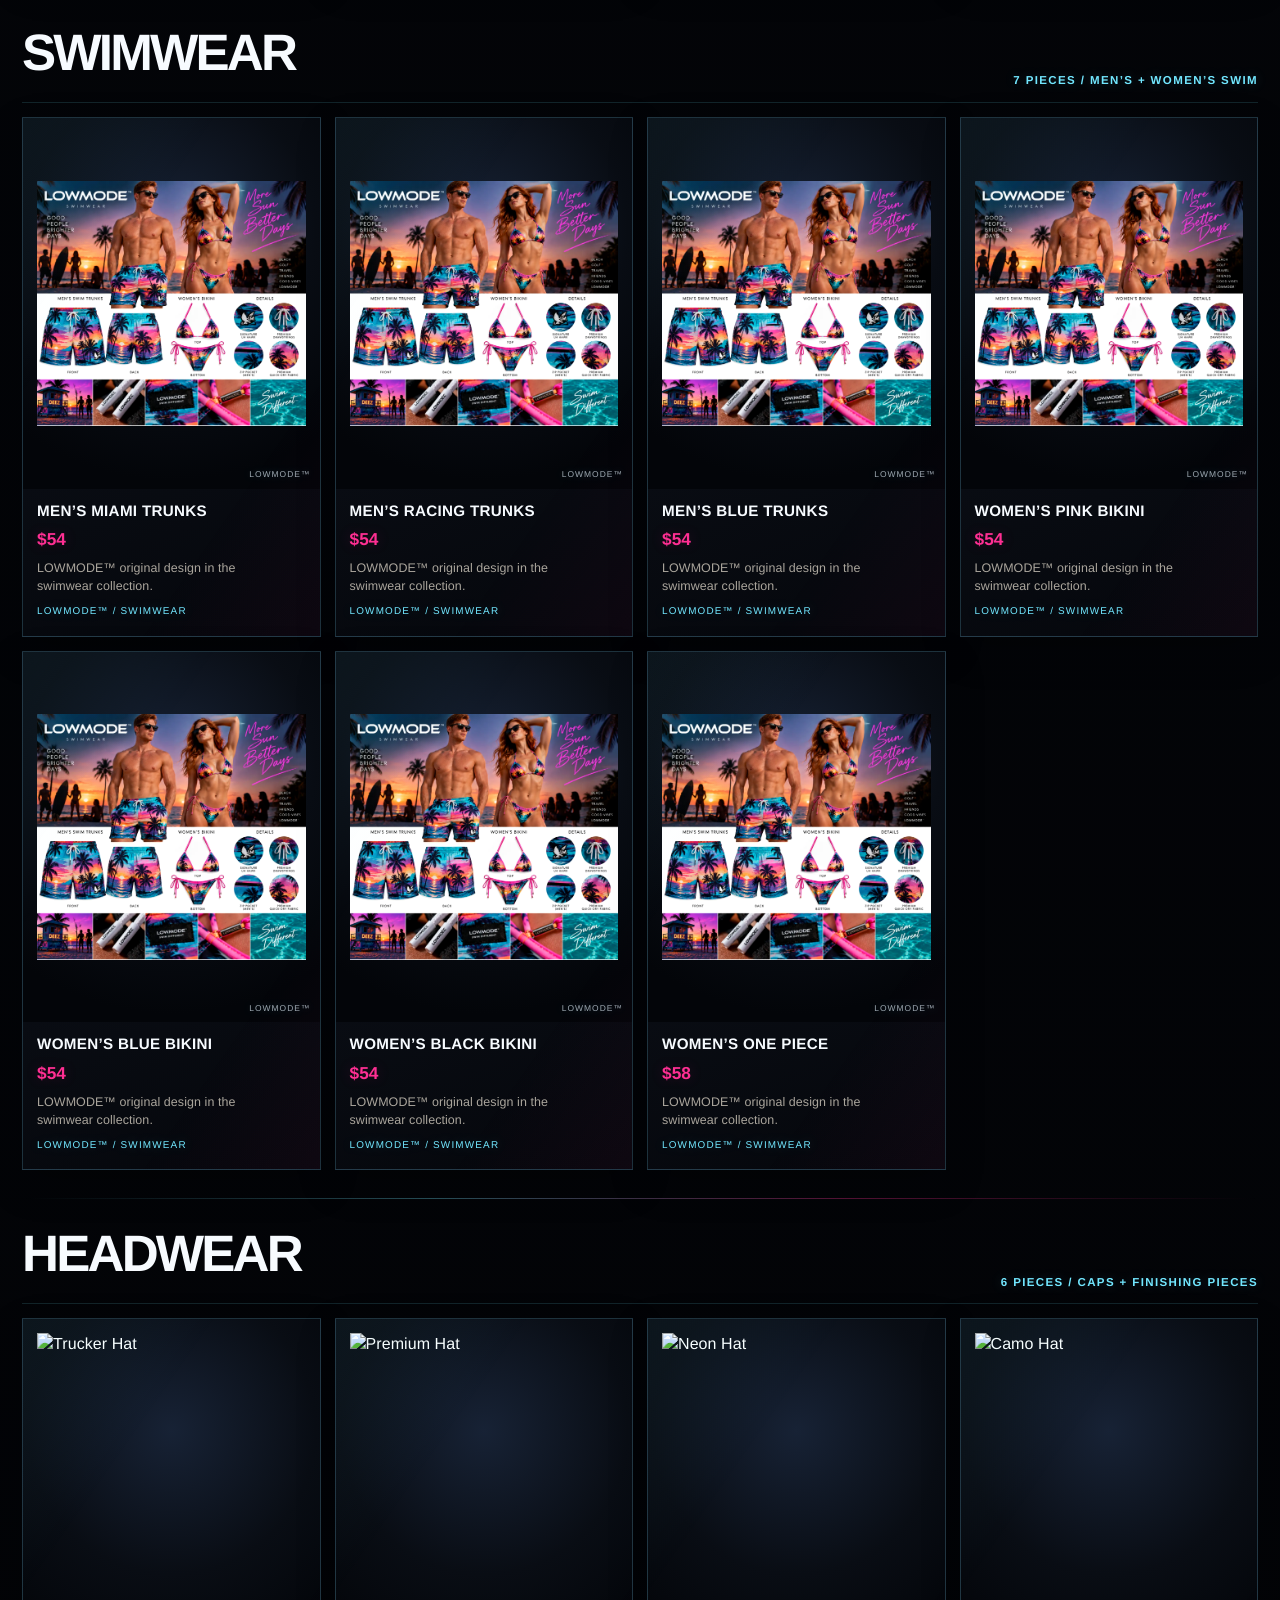
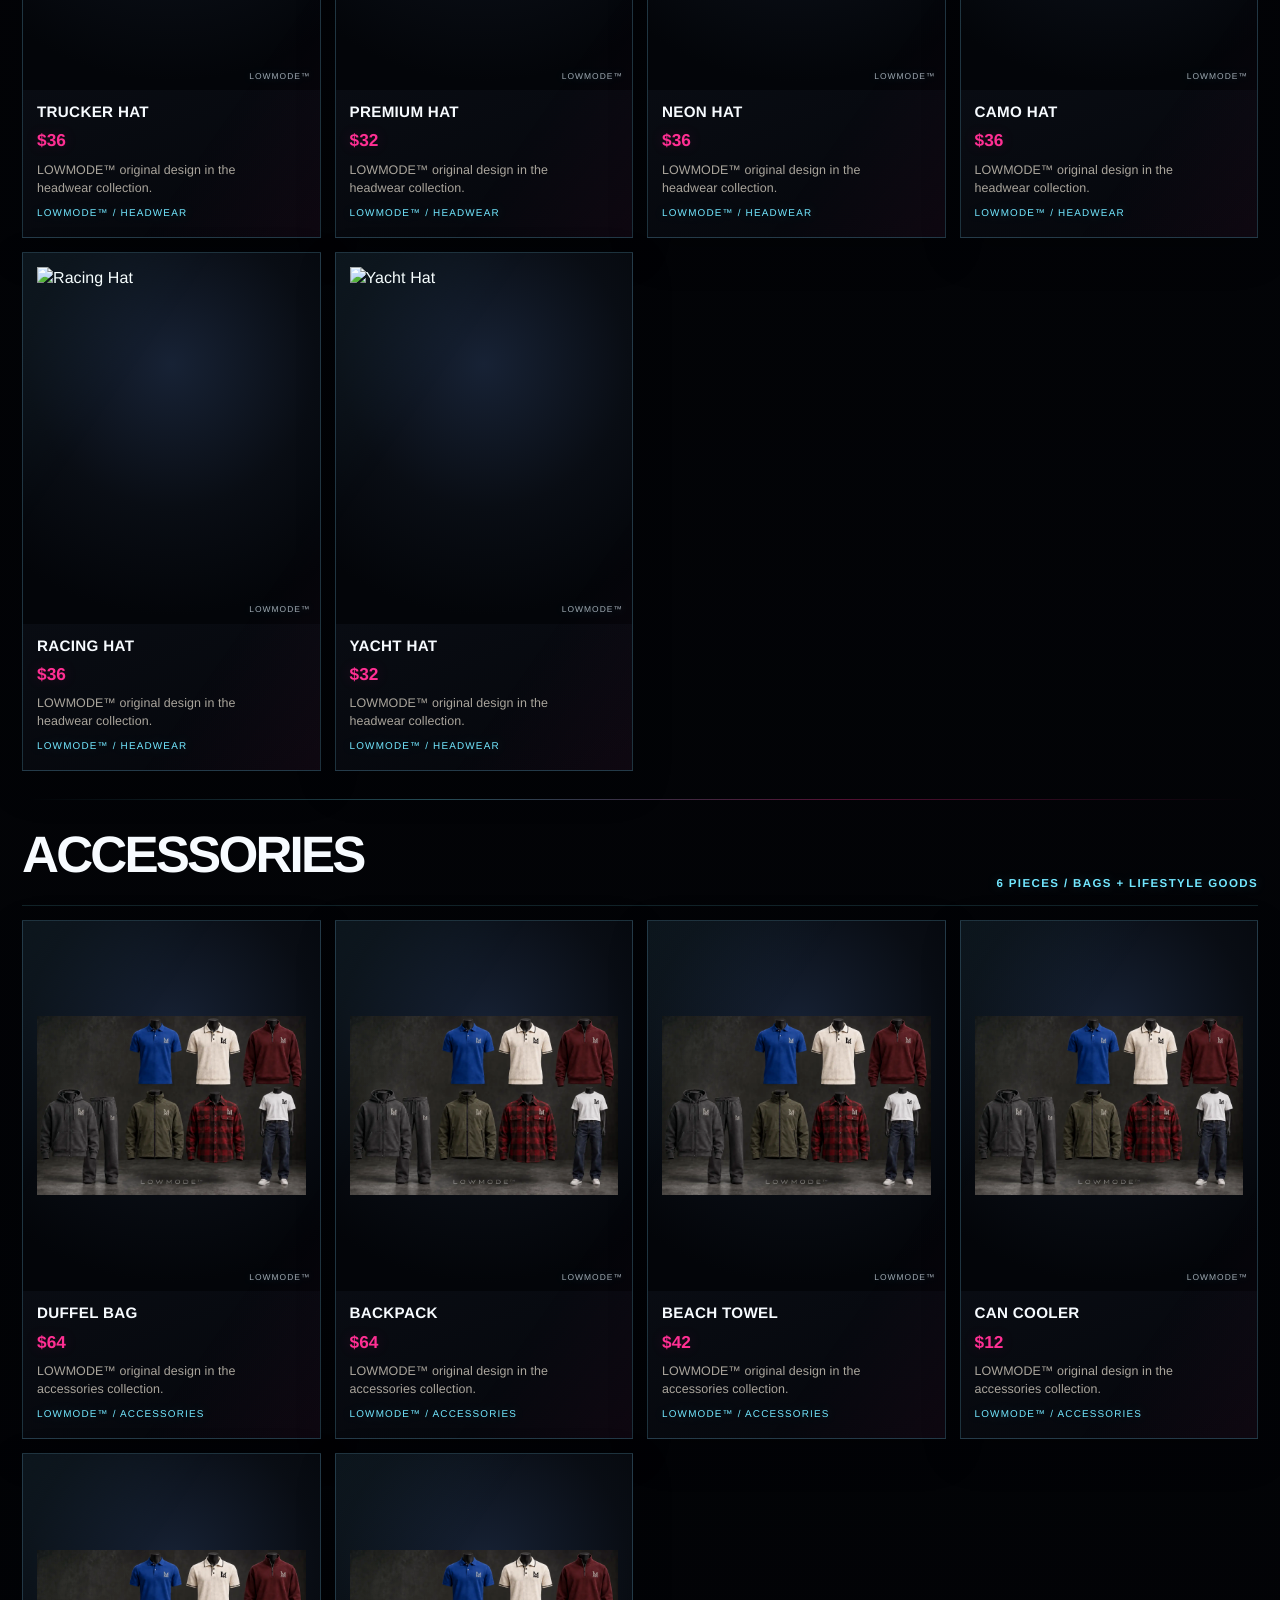
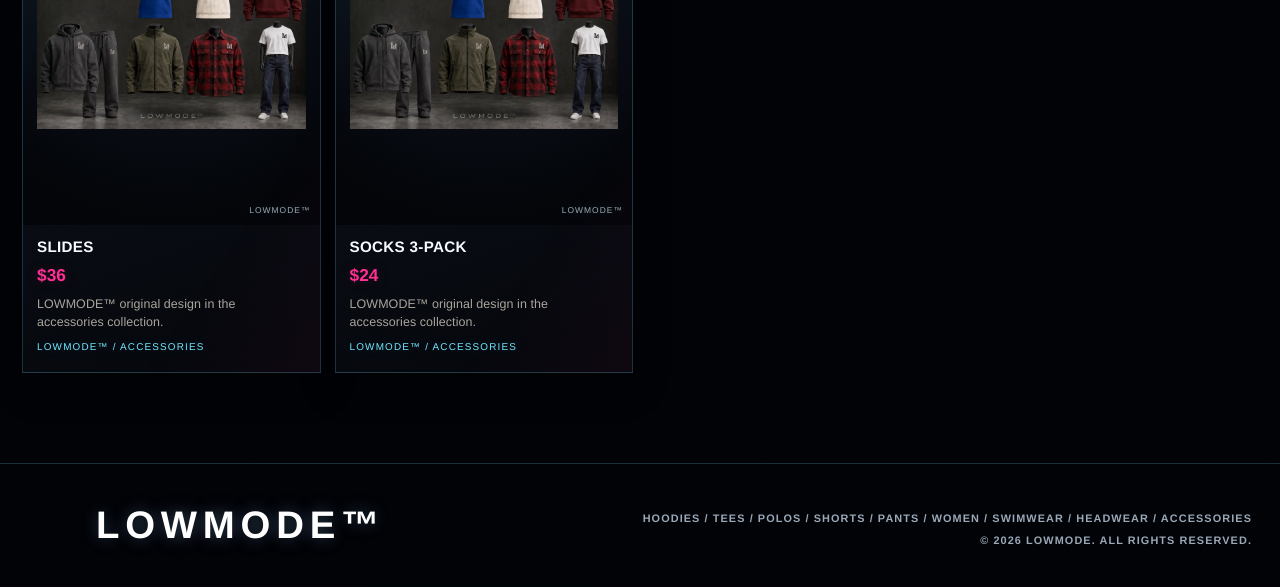
==== commit db3a77e5: "Preserve dollar signs on catalog prices" ====
--- a/collection.html
+++ b/collection.html
@@ -55,7 +55,7 @@
 const descriptions={hoodies:'Statement outerwear',tees:'Graphic heavyweight tees',polos:'Clean premium polos',shorts:'Street + performance shorts',pants:'Sweatpants + cargos',women:'Women’s LOWMODE apparel',swimwear:'Men’s + women’s swim',headwear:'Caps + finishing pieces',accessories:'Bags + lifestyle goods'};
 const catalog=document.getElementById('catalog');
 const swimCrop={'Men’s Miami Trunks':'5% 50%','Men’s Racing Trunks':'24% 50%','Men’s Blue Trunks':'40% 50%','Women’s Pink Bikini':'60% 50%','Women’s Blue Bikini':'74% 50%','Women’s Black Bikini':'86% 50%','Women’s One Piece':'96% 50%'};
-categories.forEach(([id,label,items])=>{const s=document.createElement('section');s.className='cat';s.id=id;s.innerHTML=`<div class="cat-head"><h2>${label}</h2><span>${items.length} pieces / ${descriptions[id]}</span></div><div class="grid">${items.map(([name,price])=>{const img=imageMap[name]||categoryImage[id];const swim=id==='swimwear';const focal=swimCrop[name]||'50% 50%';return `<article class="card"><div class="media${swim?' media-swim':''}"><img src="${img}" alt="${swim?'LOWMODE Miami Sunset swimwear collection':name}" style="${swim?'object-position:'+focal:''}" loading="lazy"></div><div class="meta"><h3>${name}</h3><span class="price">${price}</span><p>LOWMODE™ original design in the ${label.toLowerCase()} collection.</p><span class="tag">LOWMODE™ / ${label}</span></div></article>`}).join('')}</div>`;catalog.appendChild(s)});
+categories.forEach(([id,label,items])=>{const s=document.createElement('section');s.className='cat';s.id=id;s.innerHTML=`<div class="cat-head"><h2>${label}</h2><span>${items.length} pieces / ${descriptions[id]}</span></div><div class="grid">${items.map(([name,price])=>{const img=imageMap[name]||categoryImage[id];const swim=id==='swimwear';const focal=swimCrop[name]||'50% 50%';return `<article class="card"><div class="media${swim?' media-swim':''}"><img src="${img}" alt="${swim?'LOWMODE Miami Sunset swimwear collection':name}" style="${swim?'object-position:'+focal:''}" loading="lazy"></div><div class="meta"><h3>${name}</h3><span class="price">$${price}</span><p>LOWMODE™ original design in the ${label.toLowerCase()} collection.</p><span class="tag">LOWMODE™ / ${label}</span></div></article>`}).join('')}</div>`;catalog.appendChild(s)});
 </script>
 </body>
 </html>
--- a/future.css
+++ b/future.css
@@ -155,3 +155,24 @@
   .hero-copy{padding-bottom:54px!important}
 }
 @media(prefers-reduced-motion:reduce){*{scroll-behavior:auto!important;transition:none!important;animation:none!important}}
+
+/* Crisp storefront finish */
+.brand-emblem{display:none!important}
+.nav-links{min-width:0;max-width:100%;overflow-x:auto;white-space:nowrap;scrollbar-width:thin;gap:clamp(12px,1.7vw,24px)}
+.nav-links a,.nav-cta{font-size:.75rem;letter-spacing:.11em}
+.jump-inner{gap:10px}
+.jump a{display:inline-flex;min-height:42px;align-items:center;padding:9px 13px;font-size:.72rem;letter-spacing:.1em}
+.grid{gap:18px}
+.card{border-color:rgba(185,220,255,.18);transition:transform .2s ease,border-color .2s ease,box-shadow .2s ease}
+.card:hover{transform:translateY(-3px);border-color:rgba(185,220,255,.55);box-shadow:0 18px 38px rgba(0,0,0,.32)}
+.media{background:radial-gradient(circle at 50% 30%,#172c43 0,#0a1019 56%,#07090c 100%);padding:12px}
+.media-swim{padding:0;background:#07121d}
+.media-swim img{width:100%;height:100%;object-fit:cover;transition:transform .25s ease}
+.card:hover .media-swim img{transform:scale(1.025)}
+.meta{padding:16px}
+.meta h3{font-size:1rem;letter-spacing:.02em;line-height:1.25}
+.price{font-size:1.2rem}
+.meta p{font-size:.875rem;line-height:1.5;color:#c0c2c6}
+.tag{font-size:.7rem;color:#a9e7ff}
+@media(max-width:760px){.nav-links{gap:14px}.nav-links a,.nav-cta{font-size:.68rem}.grid{gap:12px}.media{padding:8px}.media-swim{padding:0}.meta{padding:14px}.meta p{font-size:.875rem}}
+@media(prefers-reduced-motion:reduce){.card,.media-swim img,.nav-cta{transition:none!important}.card:hover{transform:none}}
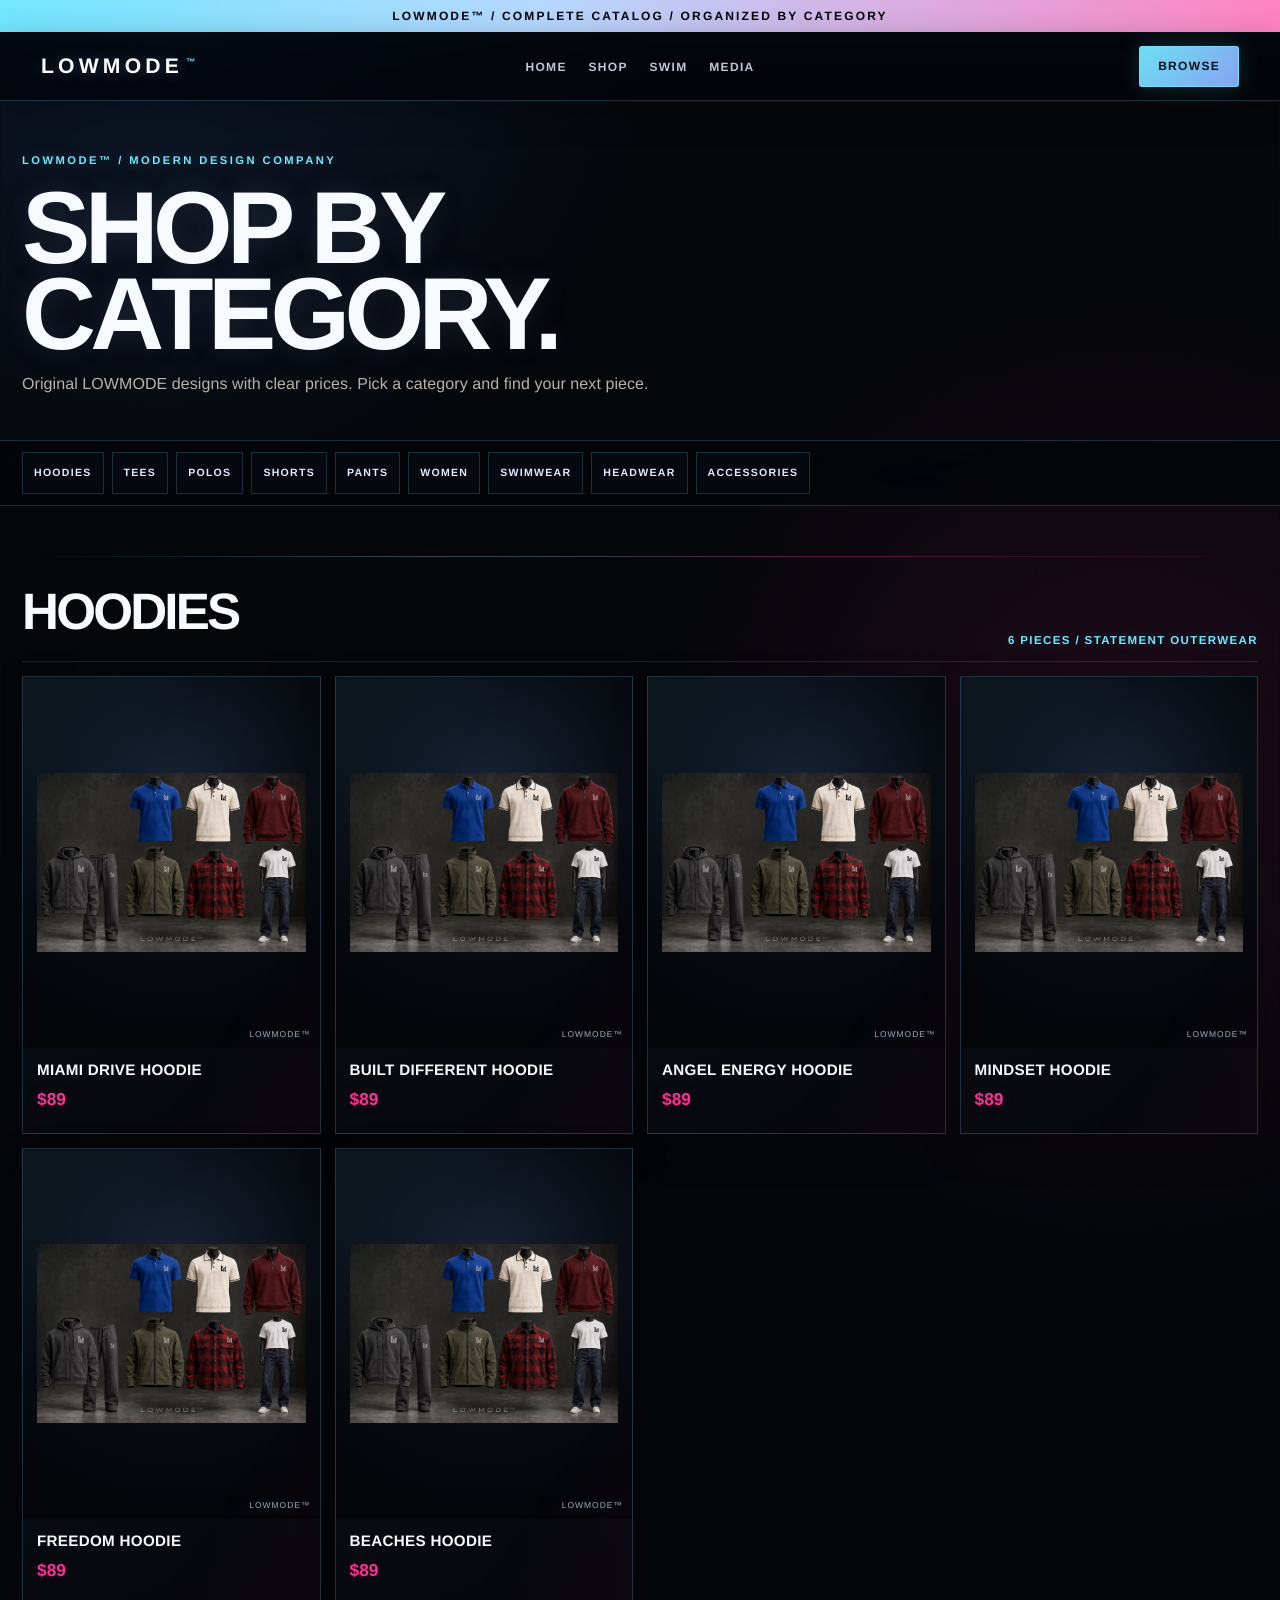
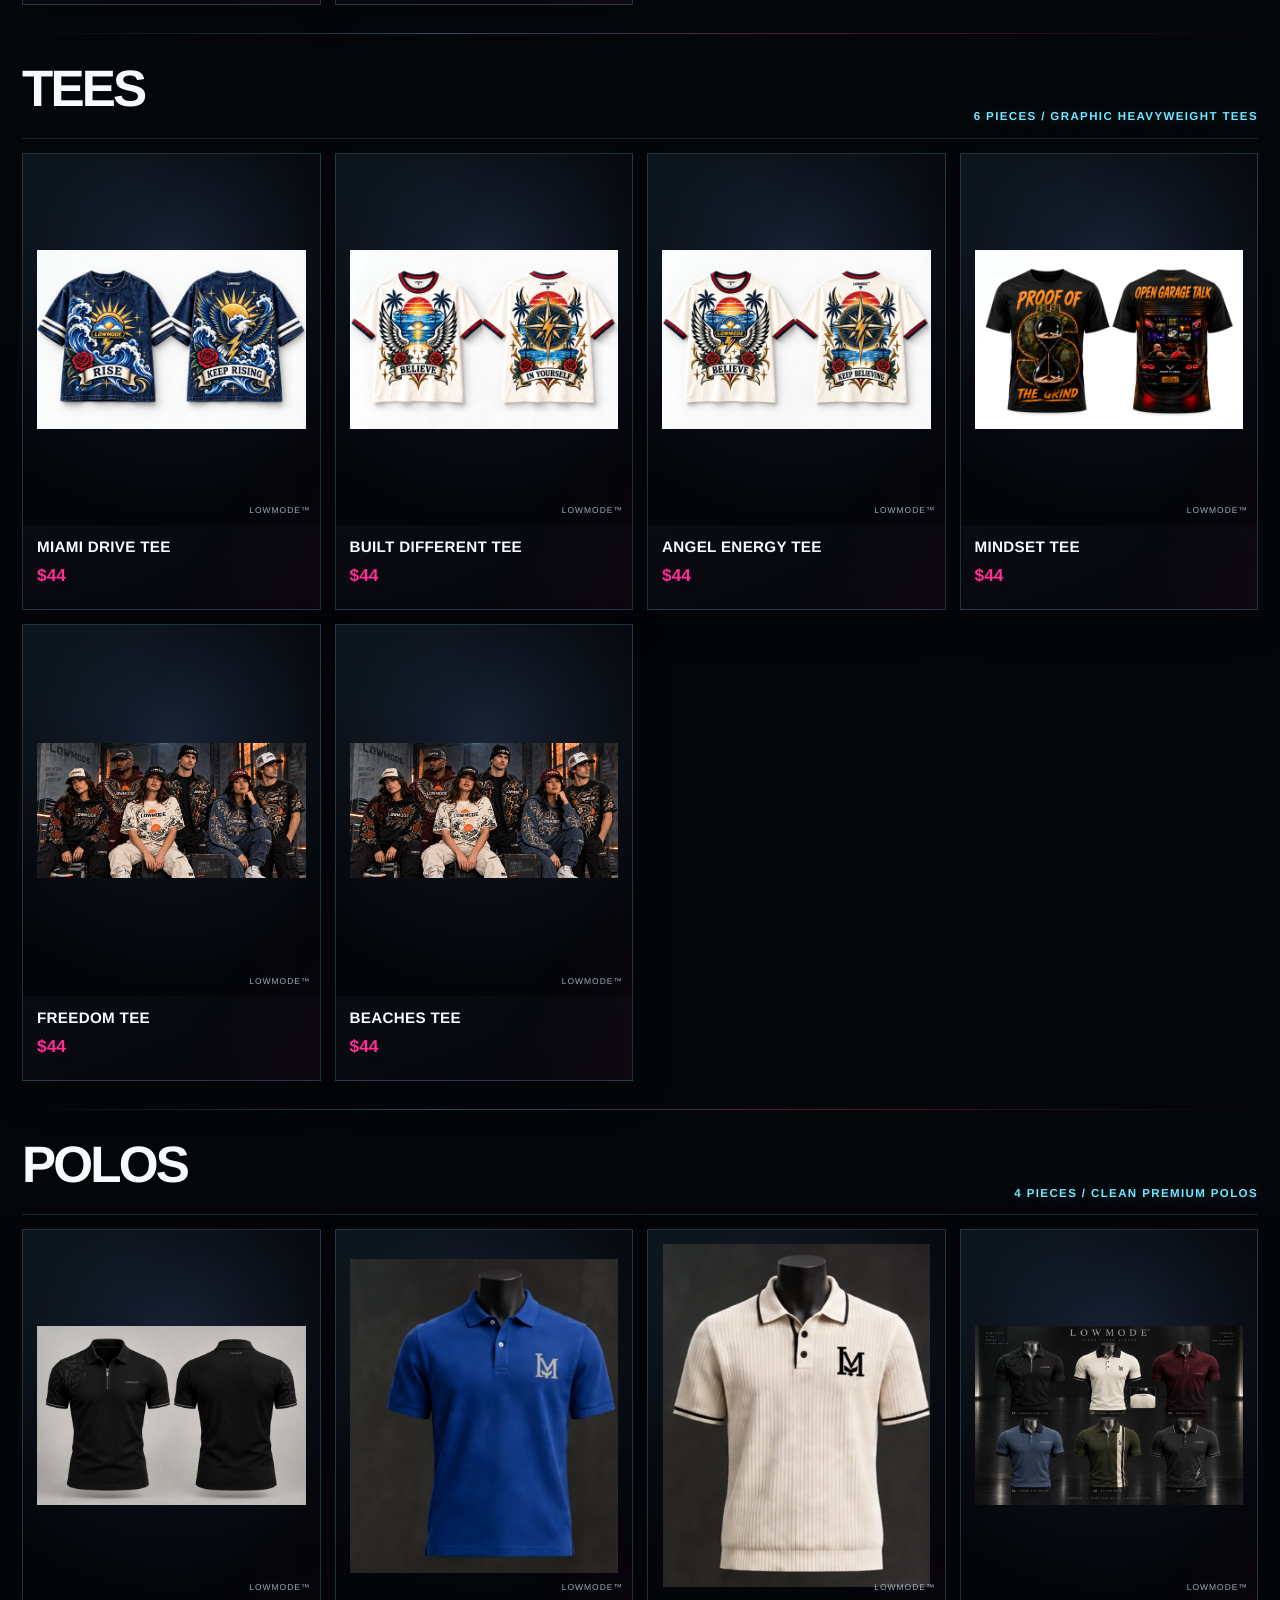
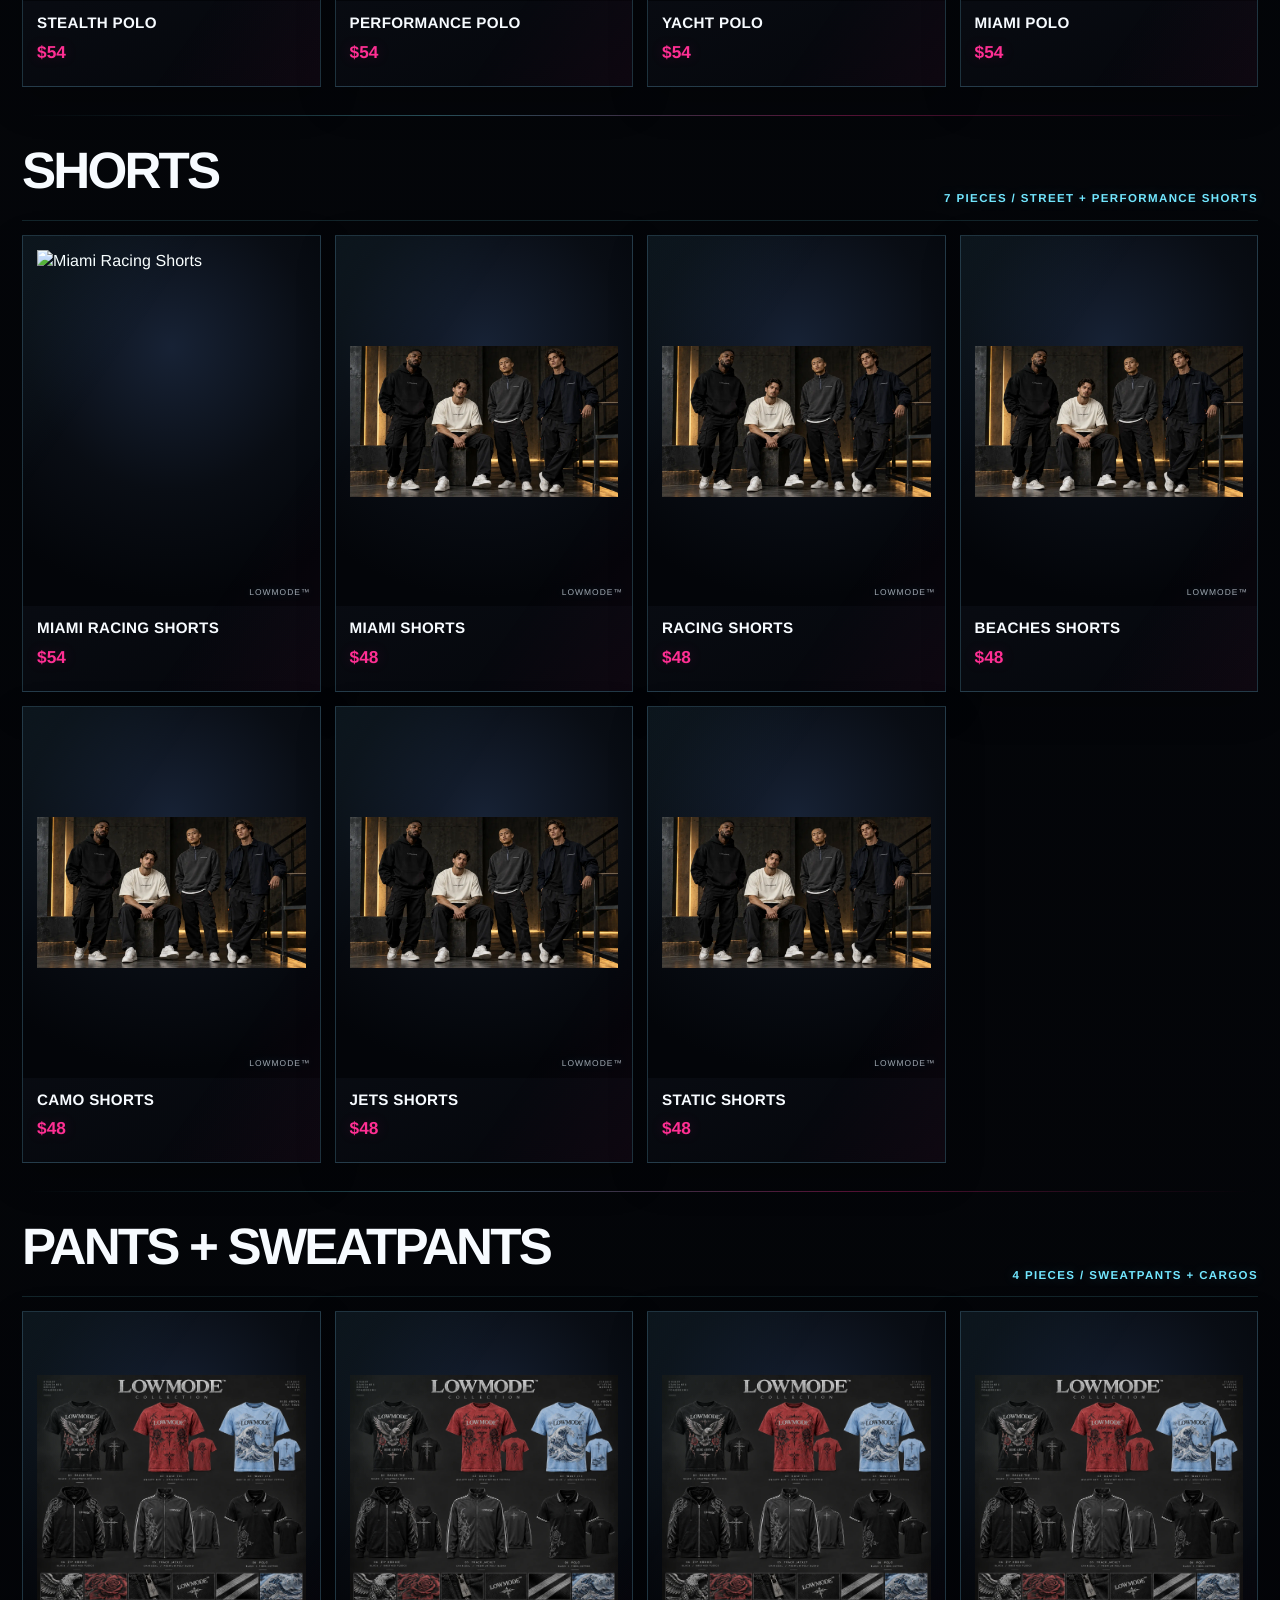
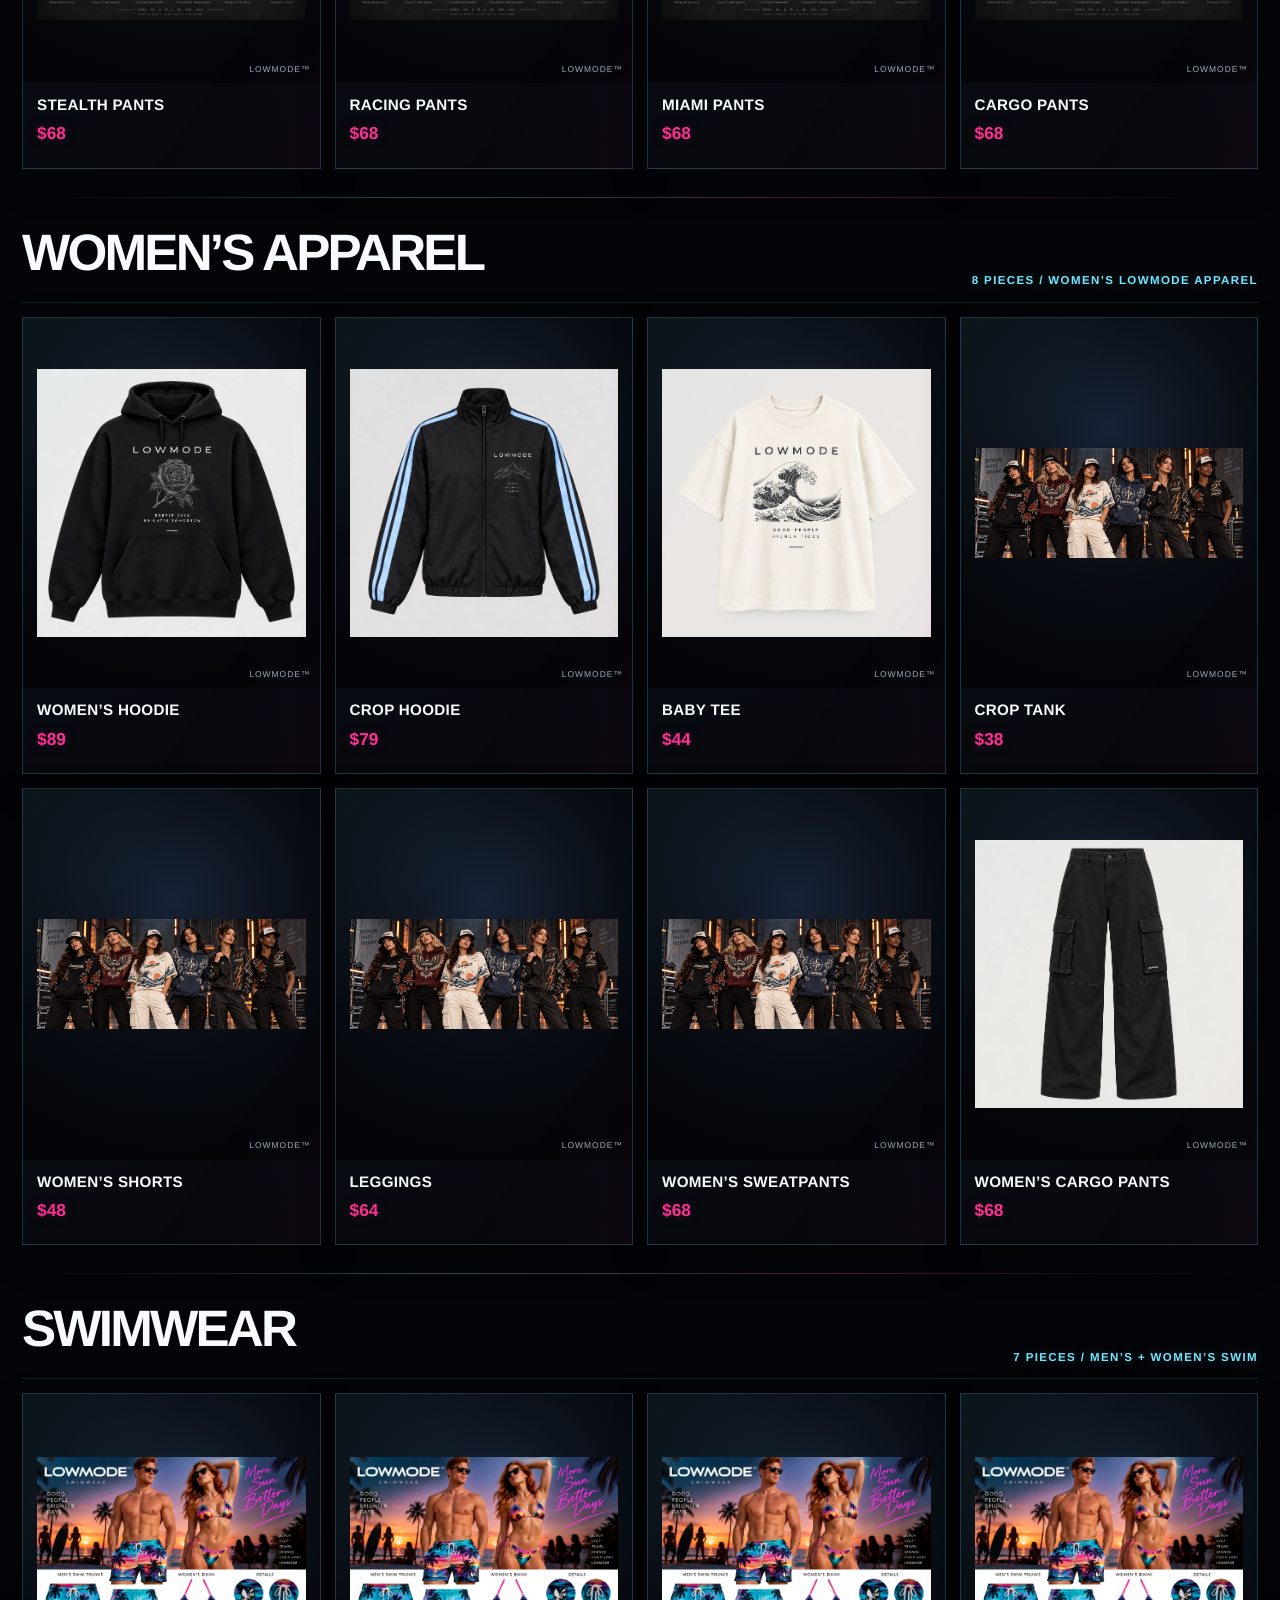
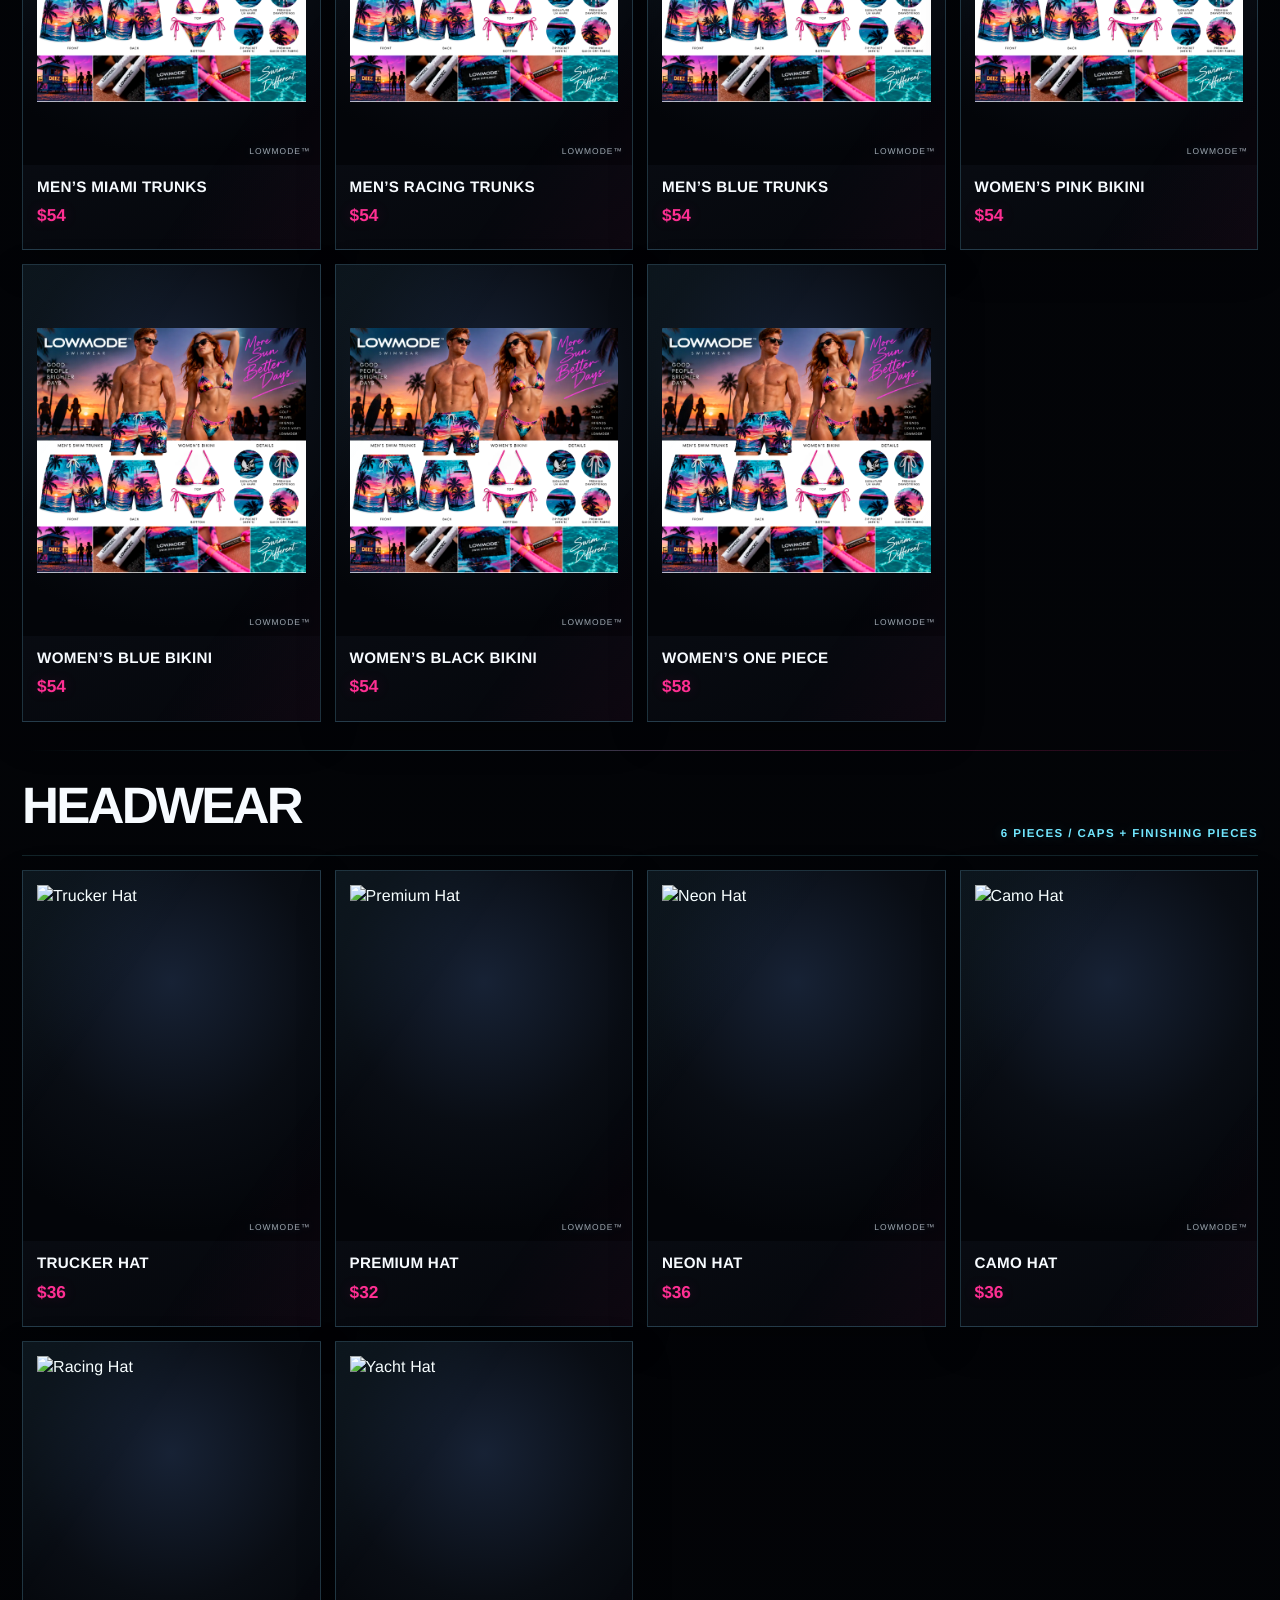
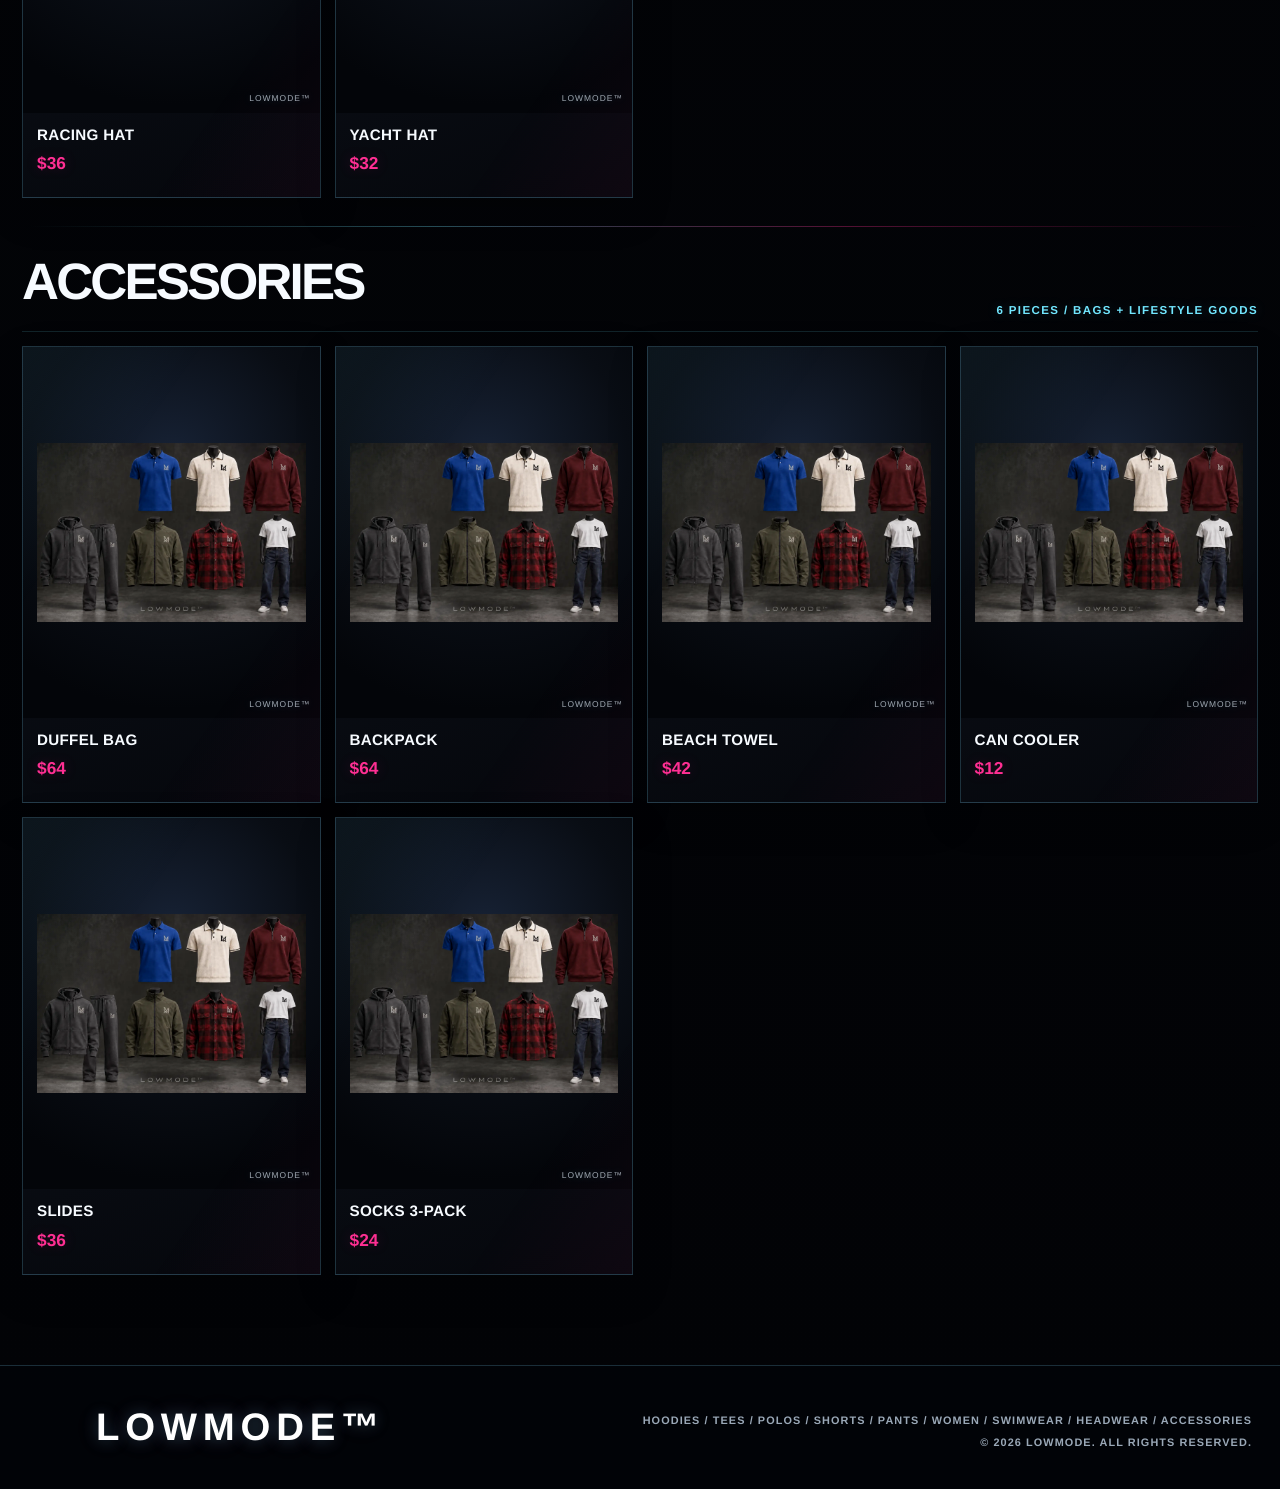
==== commit 37f4df3f: "Simplify catalog and remove repeated filler" ====
--- a/collection.html
+++ b/collection.html
@@ -14,11 +14,9 @@
 </head>
 <body>
 <div class="announcement">LOWMODE™ / Complete Catalog / Organized by Category</div>
-<header class="site-header"><nav class="nav" aria-label="Main navigation"><a class="wordmark" href="/"><img class="brand-emblem" src="/assets/lowmode-eagle-lm-emblem.webp" alt="LOWMODE emblem"><span>LOWMODE<sup>™</sup></span></a><div class="nav-links"><a href="/">Home</a><a href="#hoodies">Hoodies</a><a href="#tees">Tees</a><a href="#polos">Polos</a><a href="#shorts">Shorts</a><a href="#pants">Pants</a><a href="#women">Women</a><a href="#swimwear">Swim</a><a href="#headwear">Headwear</a><a href="#accessories">Accessories</a><a href="/lookbook.html">Media</a></div><a class="nav-cta" href="#hoodies">Shop</a></nav></header>
+<header class="site-header"><nav class="nav" aria-label="Main navigation"><a class="wordmark" href="/"><img class="brand-emblem" src="/assets/lowmode-eagle-lm-emblem.webp" alt=""><span>LOWMODE<sup>™</sup></span></a><div class="nav-links"><a href="/">Home</a><a href="#catalog">Shop</a><a href="#swimwear">Swim</a><a href="/lookbook.html">Media</a></div><a class="nav-cta" href="#catalog">Browse</a></nav></header>
 <main>
-<section class="shop-hero"><p class="eyebrow">LOWMODE™ / Modern Design Company</p><h1>Everything.<br>In the right place.</h1><p>Every LOWMODE piece is grouped by product type so the storefront is fast to browse, visually consistent and easy to shop.</p></section>
-<section class="hero-strip"><img src="/assets/lowmode-signature-collection-2026.webp" alt="LOWMODE signature collection"></section>
-<section class="featured" id="featured"><div class="featured-card"><div class="featured-media"><img src="/assets/lowmode-trending-capsule.webp" alt="LOWMODE latest apparel collection"></div><div class="featured-copy"><span class="eyebrow">Latest LOWMODE™ Drop</span><h2>Neon Miami Collection</h2><div class="featured-price">From $36</div><p>Futuristic hoodies, tees, shorts, headwear, swimwear and accessories with clear product pricing.</p><span class="tag">LOWMODE™ / Latest Drop</span></div></div></section>
+<section class="shop-hero"><p class="eyebrow">LOWMODE™ / Modern Design Company</p><h1>Shop by<br>category.</h1><p>Original LOWMODE designs with clear prices. Pick a category and find your next piece.</p></section>
 <nav class="jump" aria-label="Shop categories"><div class="jump-inner"><a href="#hoodies">Hoodies</a><a href="#tees">Tees</a><a href="#polos">Polos</a><a href="#shorts">Shorts</a><a href="#pants">Pants</a><a href="#women">Women</a><a href="#swimwear">Swimwear</a><a href="#headwear">Headwear</a><a href="#accessories">Accessories</a></div></nav>
 <div class="catalog" id="catalog"></div>
 </main>
@@ -55,7 +53,7 @@
 const descriptions={hoodies:'Statement outerwear',tees:'Graphic heavyweight tees',polos:'Clean premium polos',shorts:'Street + performance shorts',pants:'Sweatpants + cargos',women:'Women’s LOWMODE apparel',swimwear:'Men’s + women’s swim',headwear:'Caps + finishing pieces',accessories:'Bags + lifestyle goods'};
 const catalog=document.getElementById('catalog');
 const swimCrop={'Men’s Miami Trunks':'5% 50%','Men’s Racing Trunks':'24% 50%','Men’s Blue Trunks':'40% 50%','Women’s Pink Bikini':'60% 50%','Women’s Blue Bikini':'74% 50%','Women’s Black Bikini':'86% 50%','Women’s One Piece':'96% 50%'};
-categories.forEach(([id,label,items])=>{const s=document.createElement('section');s.className='cat';s.id=id;s.innerHTML=`<div class="cat-head"><h2>${label}</h2><span>${items.length} pieces / ${descriptions[id]}</span></div><div class="grid">${items.map(([name,price])=>{const img=imageMap[name]||categoryImage[id];const swim=id==='swimwear';const focal=swimCrop[name]||'50% 50%';return `<article class="card"><div class="media${swim?' media-swim':''}"><img src="${img}" alt="${swim?'LOWMODE Miami Sunset swimwear collection':name}" style="${swim?'object-position:'+focal:''}" loading="lazy"></div><div class="meta"><h3>${name}</h3><span class="price">$${price}</span><p>LOWMODE™ original design in the ${label.toLowerCase()} collection.</p><span class="tag">LOWMODE™ / ${label}</span></div></article>`}).join('')}</div>`;catalog.appendChild(s)});
+categories.forEach(([id,label,items])=>{const s=document.createElement('section');s.className='cat';s.id=id;s.innerHTML=`<div class="cat-head"><h2>${label}</h2><span>${items.length} pieces / ${descriptions[id]}</span></div><div class="grid">${items.map(([name,price])=>{const img=imageMap[name]||categoryImage[id];const swim=id==='swimwear';const focal=swimCrop[name]||'50% 50%';return `<article class="card"><div class="media${swim?' media-swim':''}"><img src="${img}" alt="${swim?'LOWMODE Miami Sunset swimwear collection':name}" style="${swim?'object-position:'+focal:''}" loading="lazy"></div><div class="meta"><h3>${name}</h3><span class="price">$${price}</span></div></article>`}).join('')}</div>`;catalog.appendChild(s)});
 </script>
 </body>
 </html>
